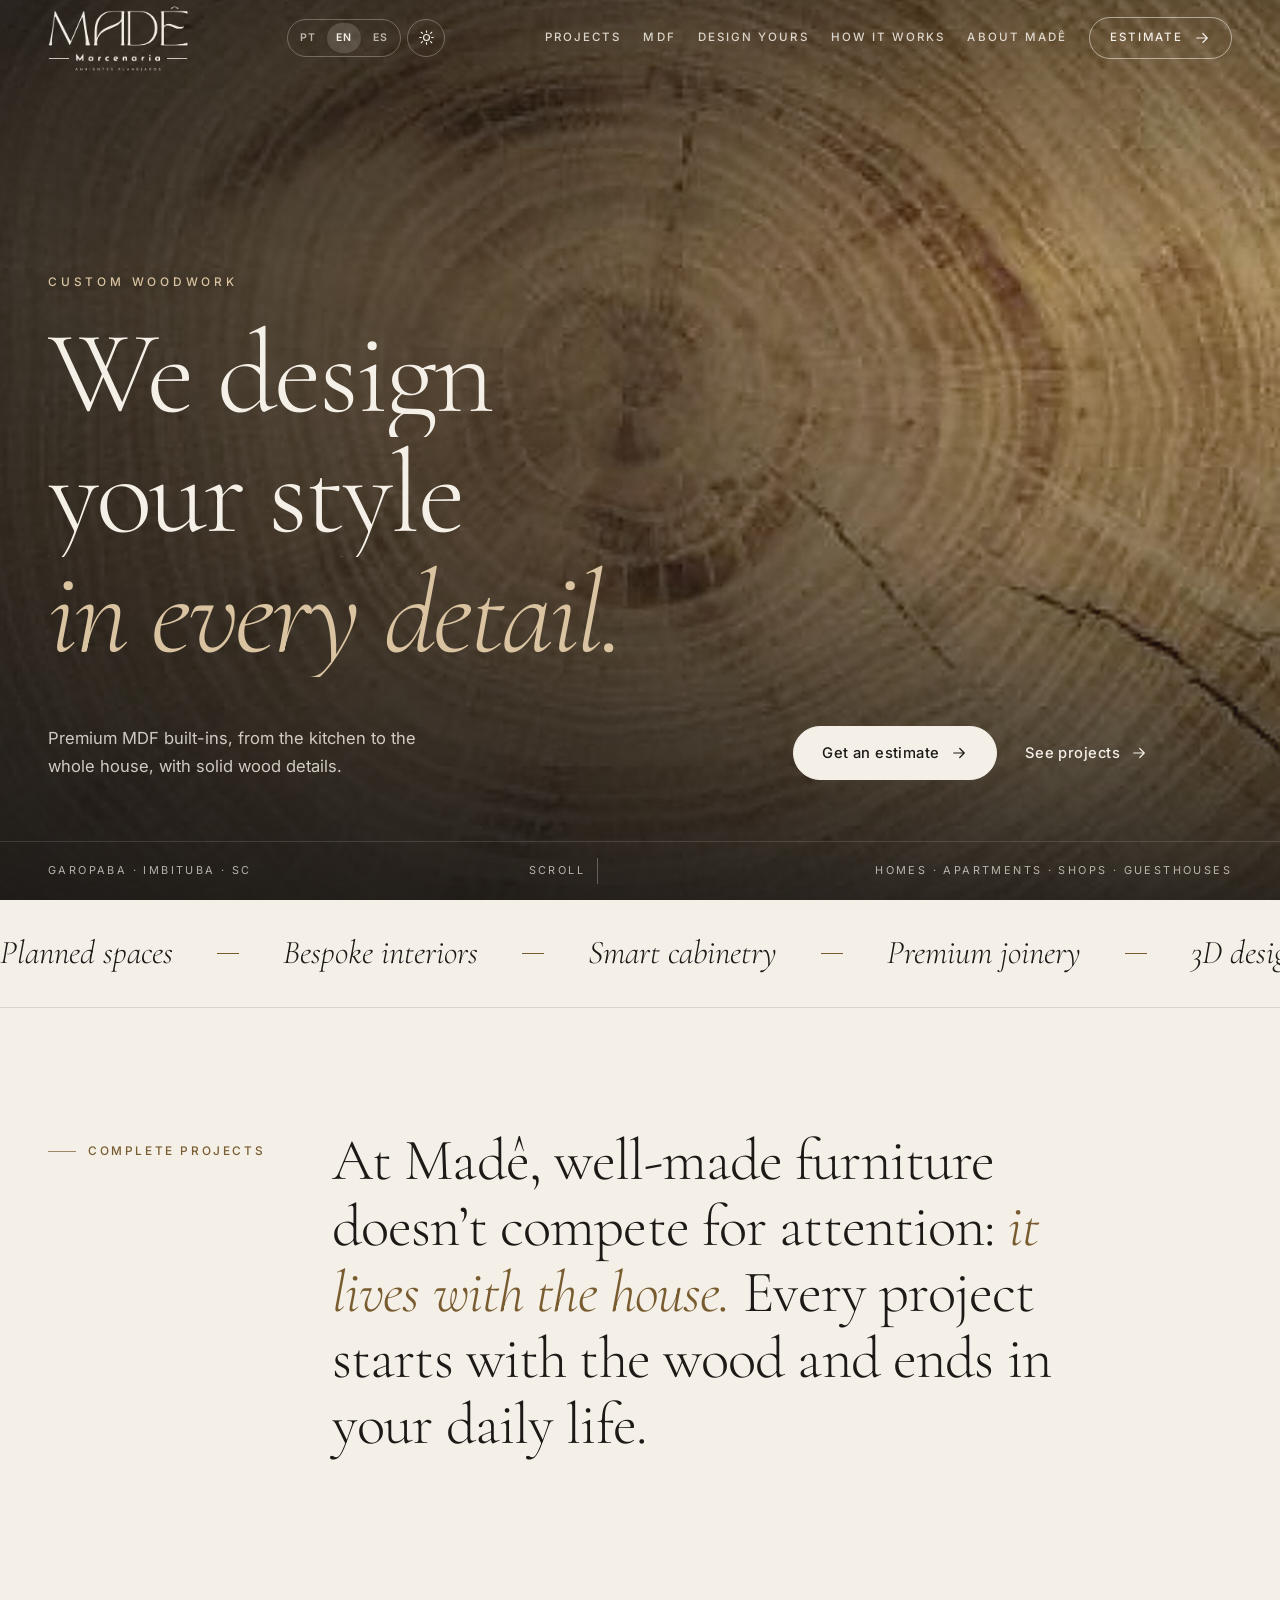
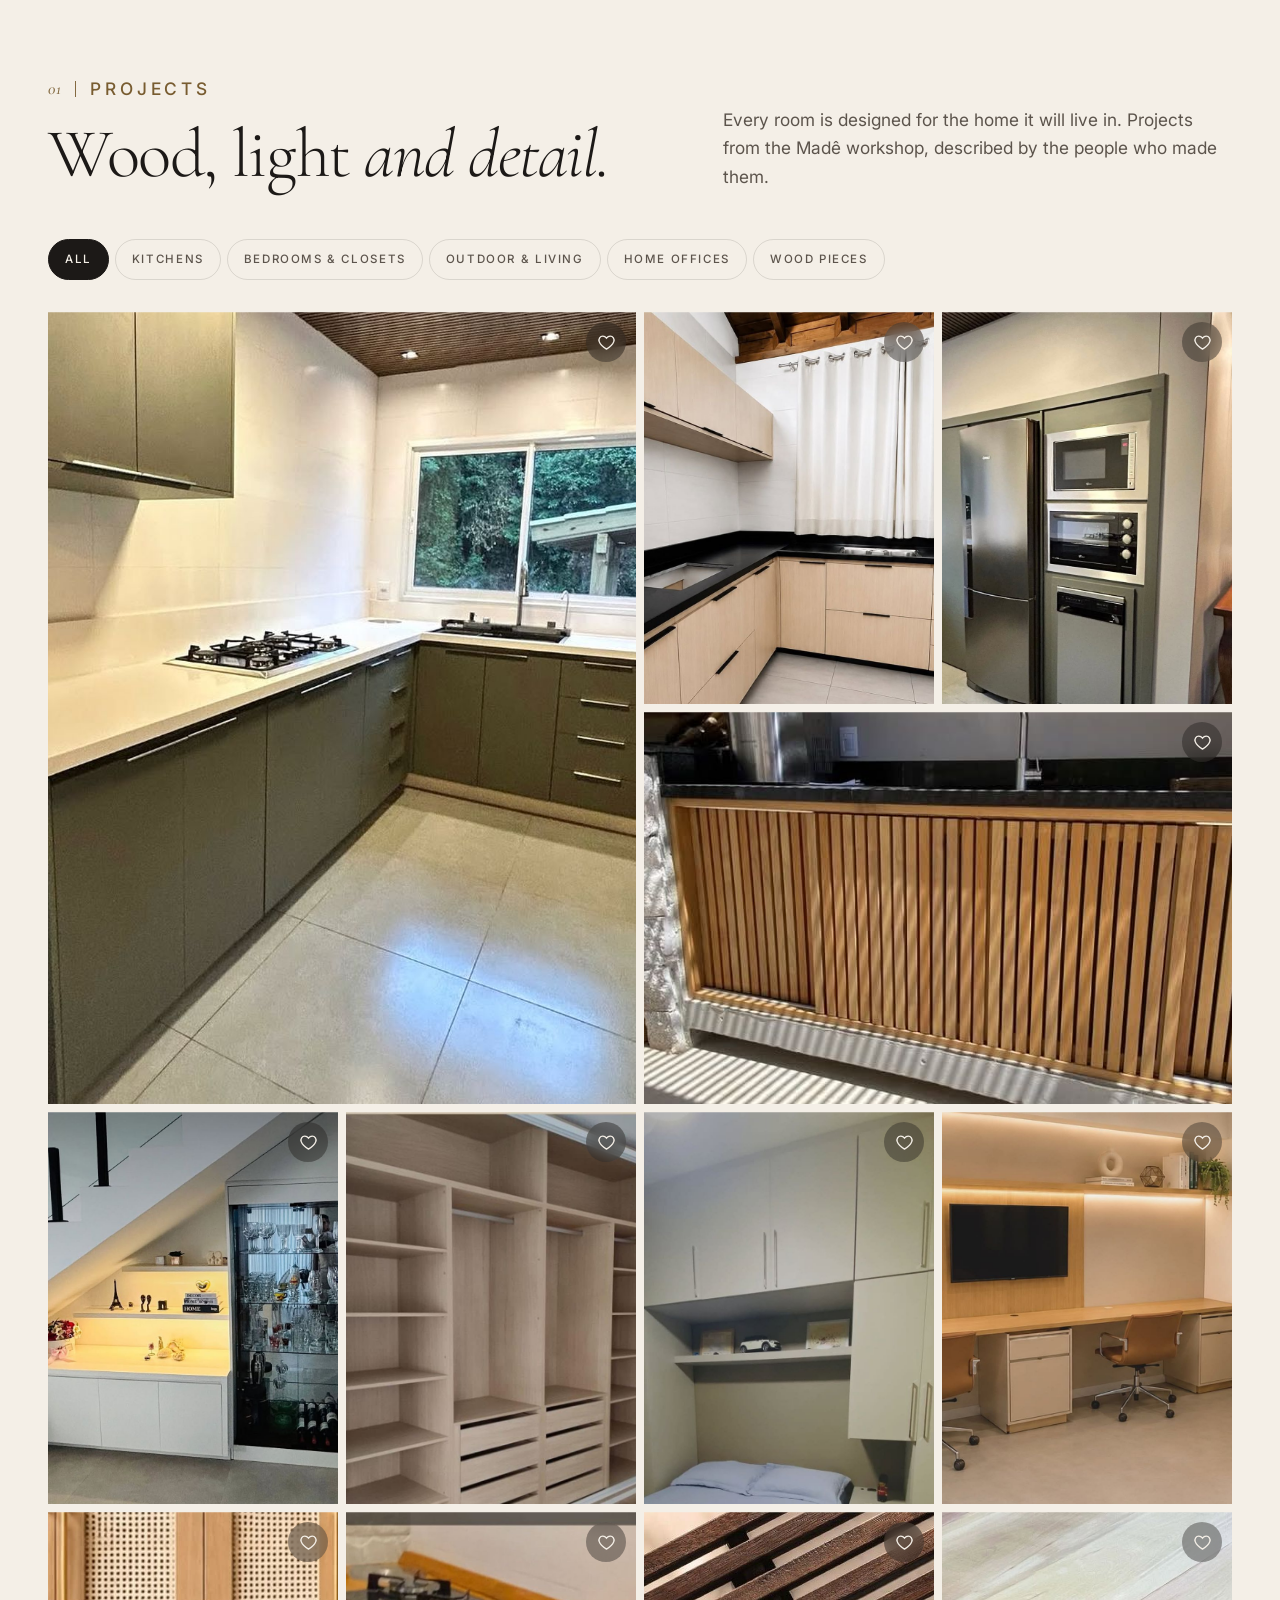
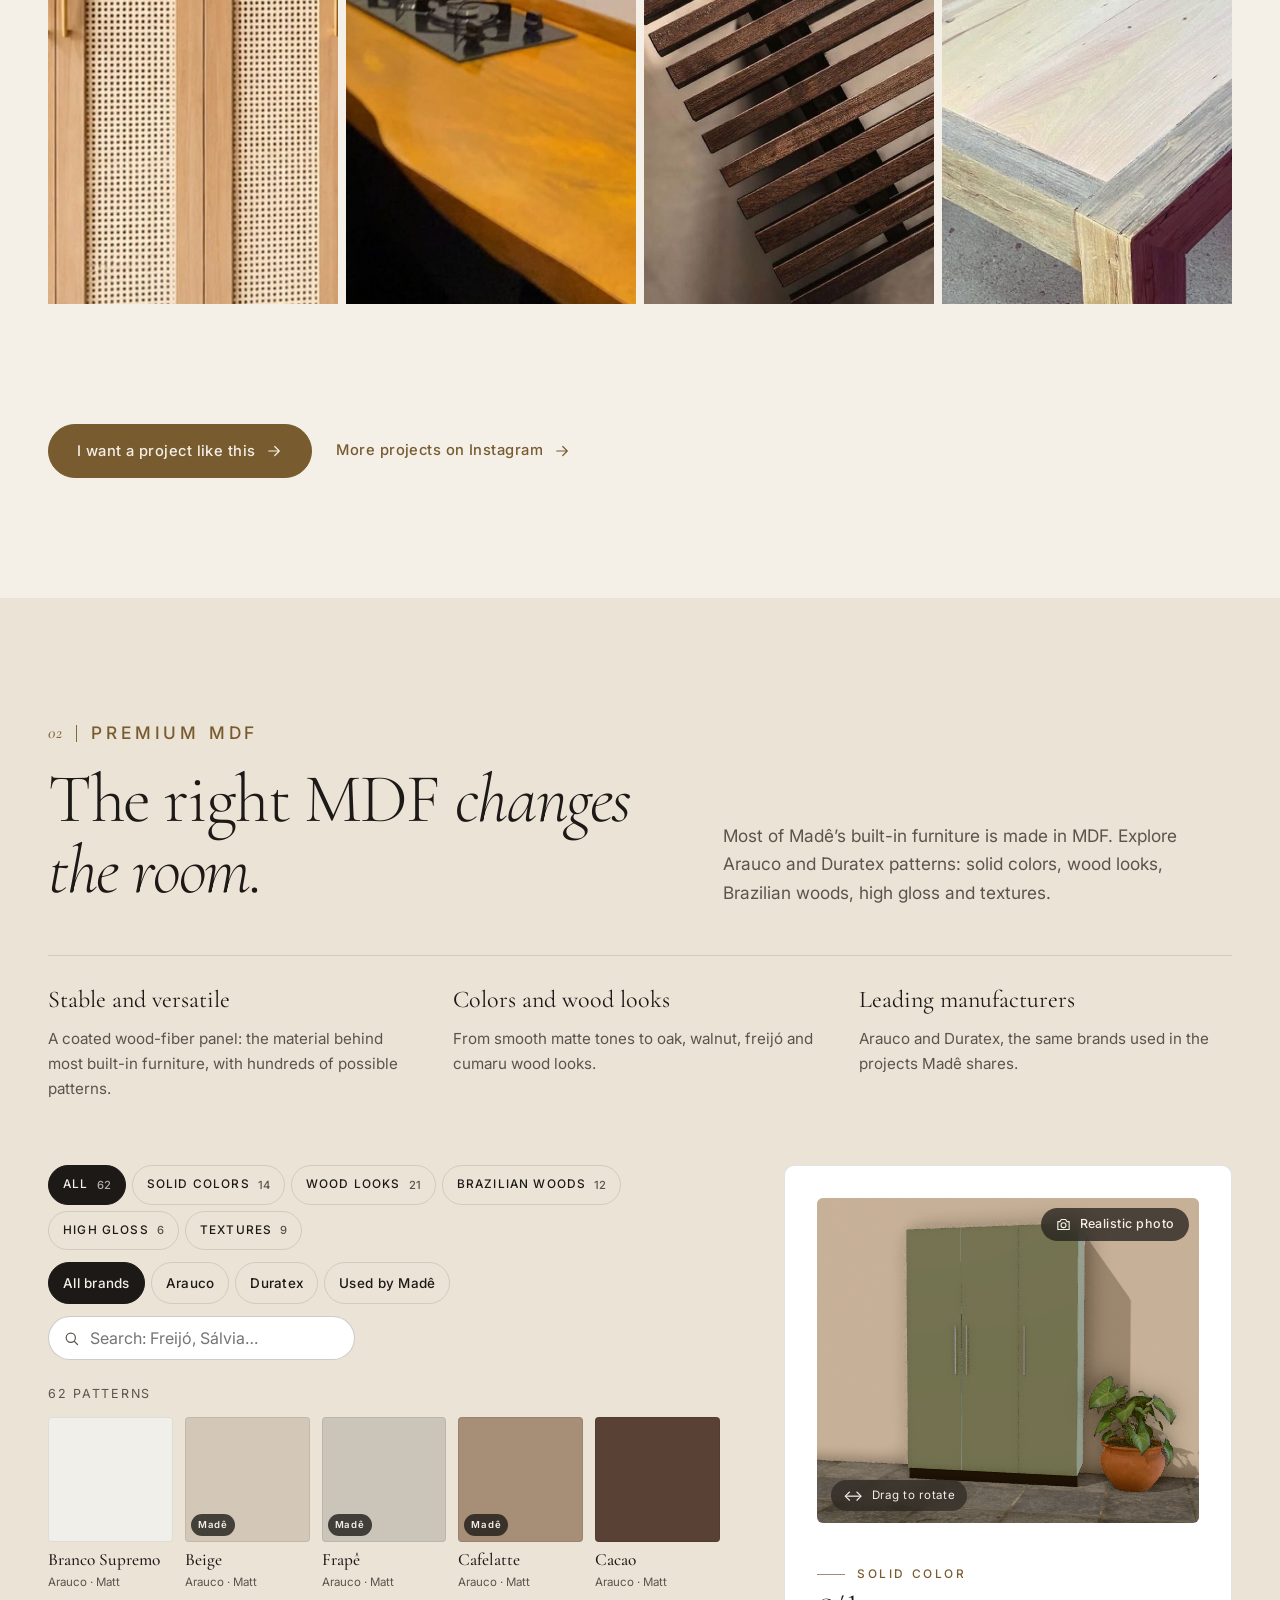
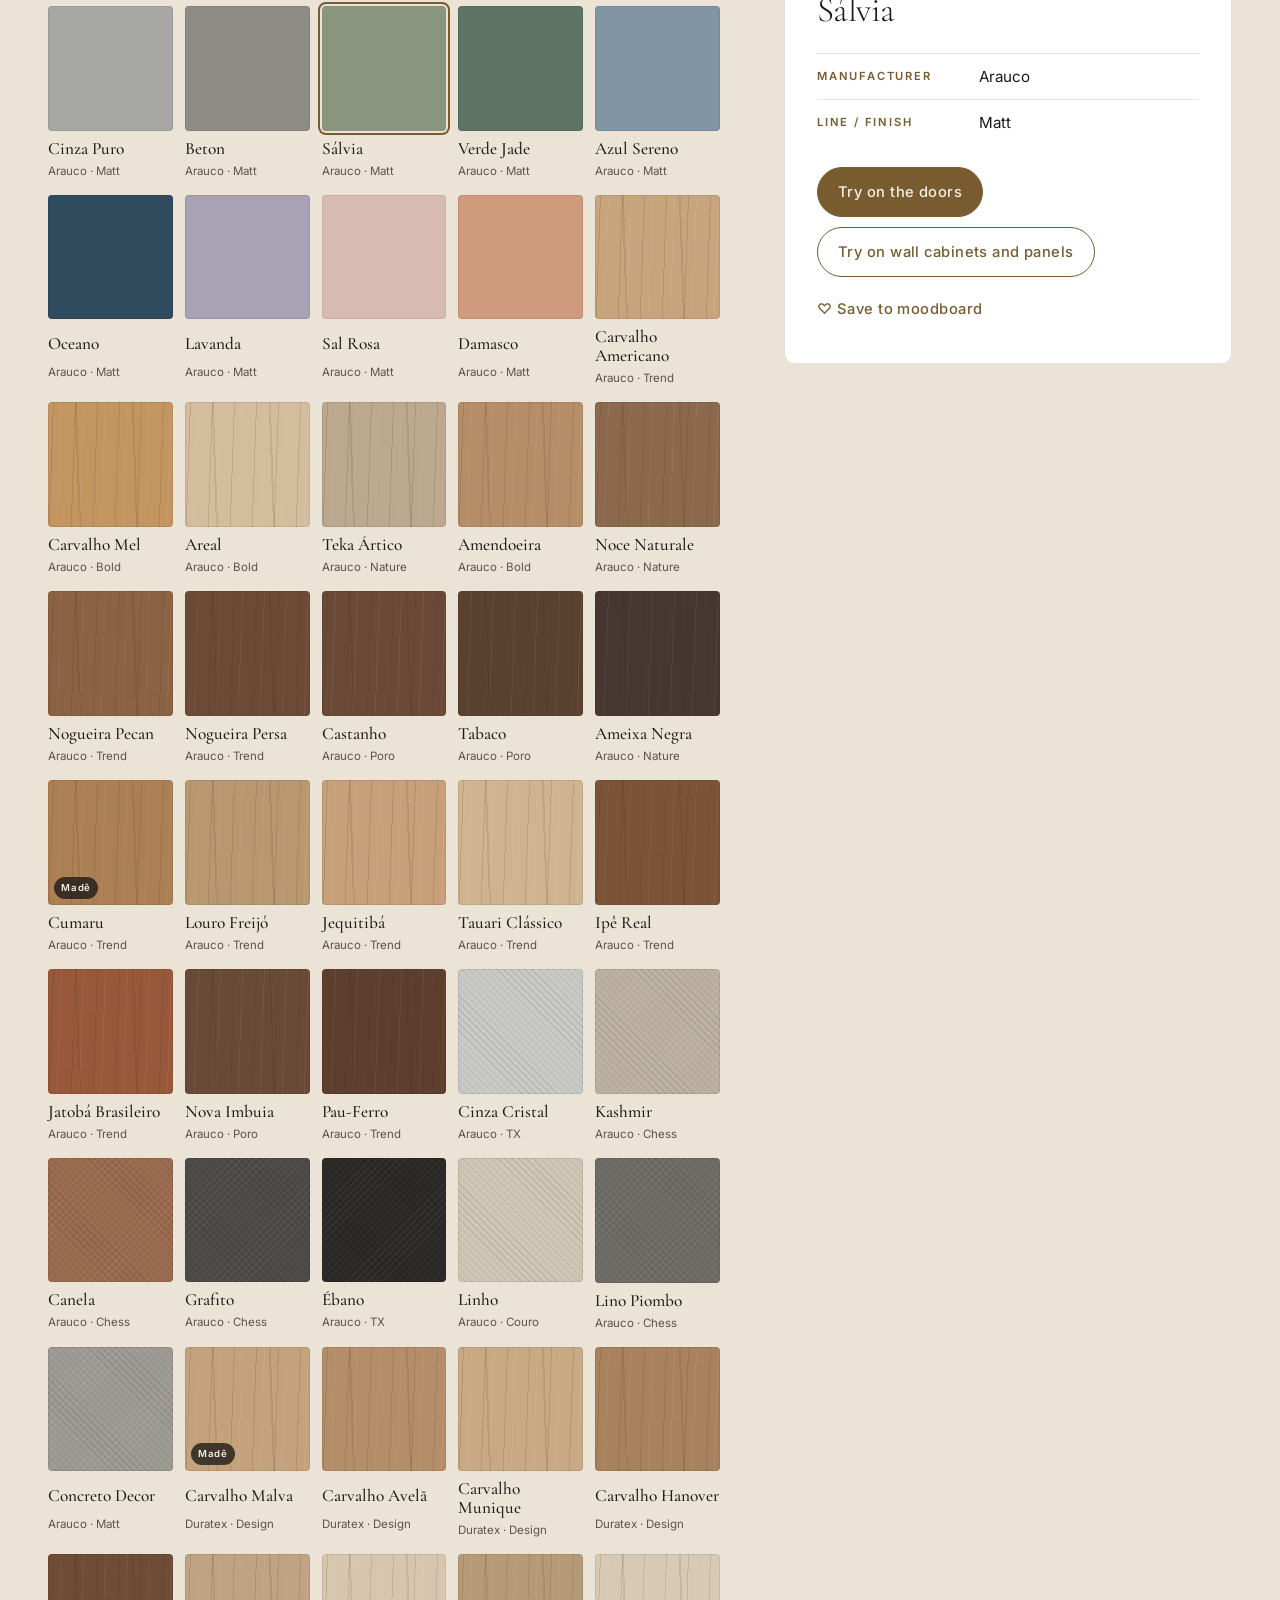
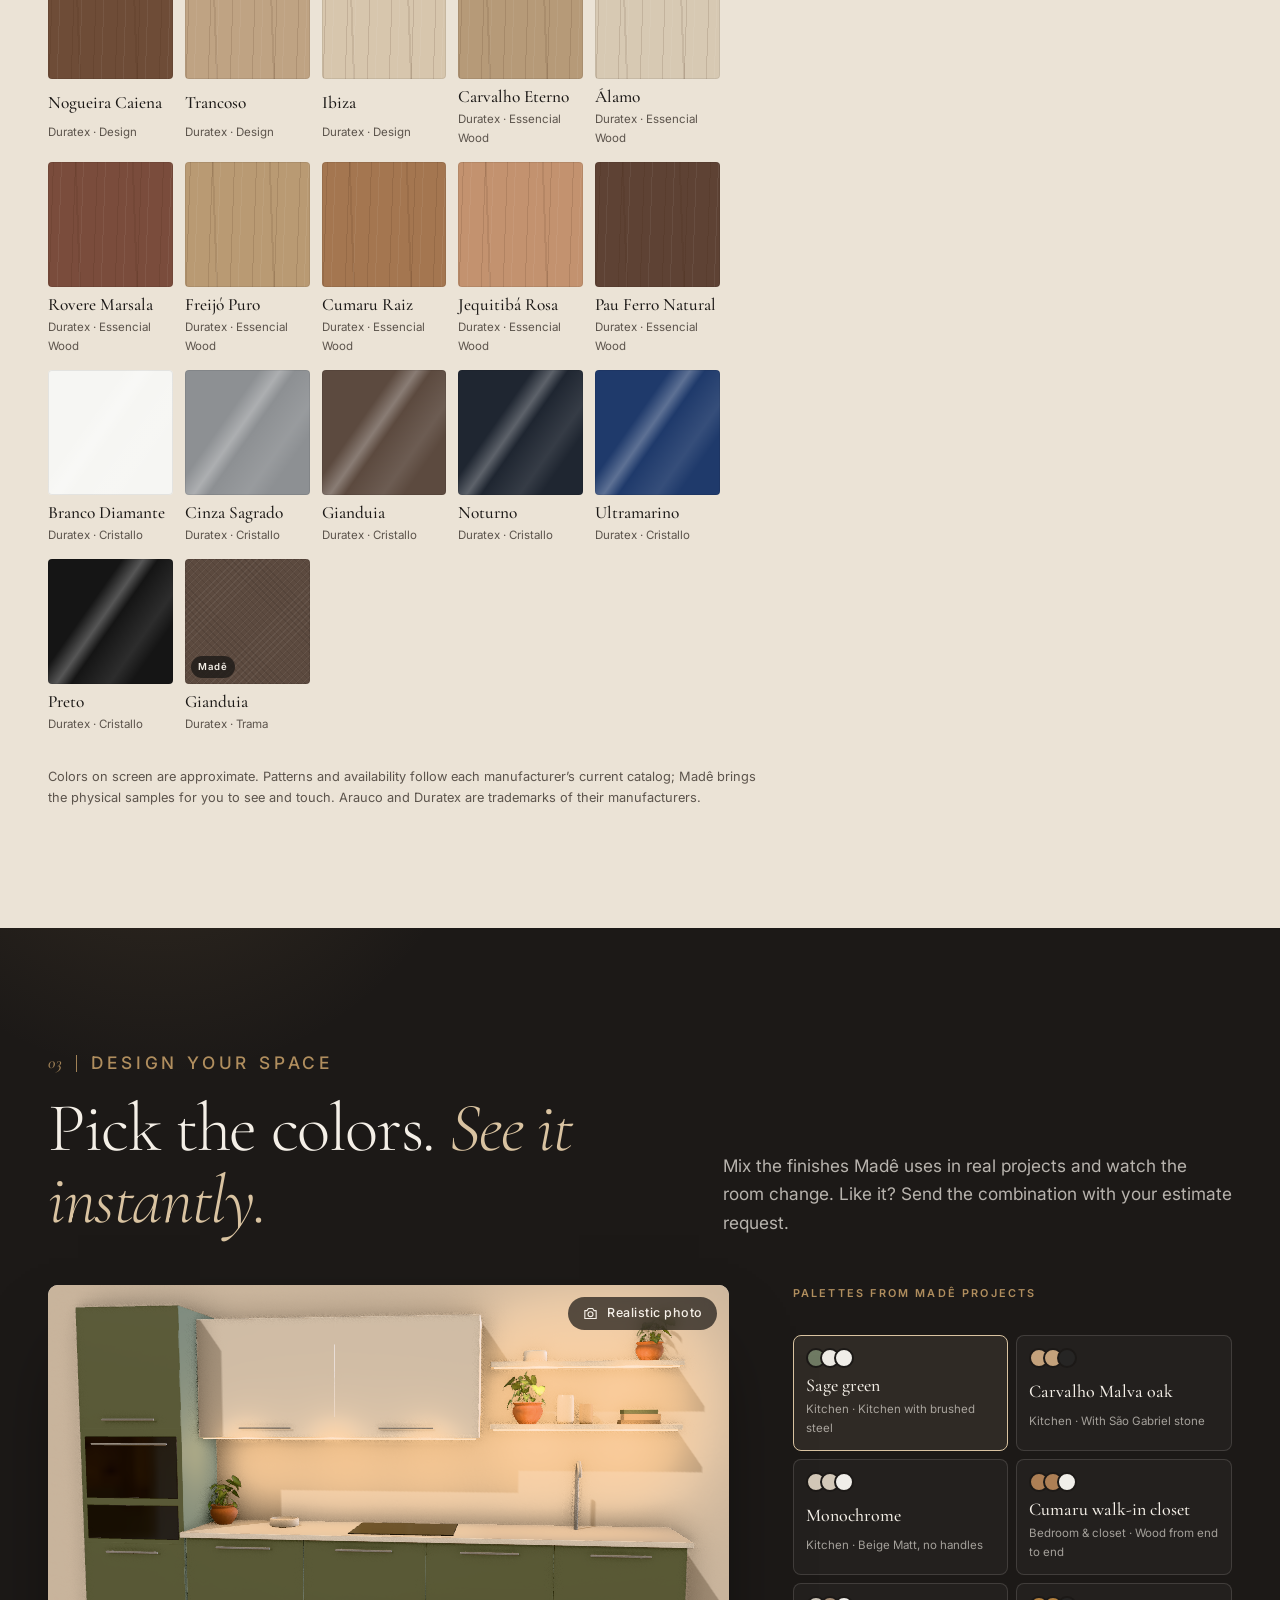
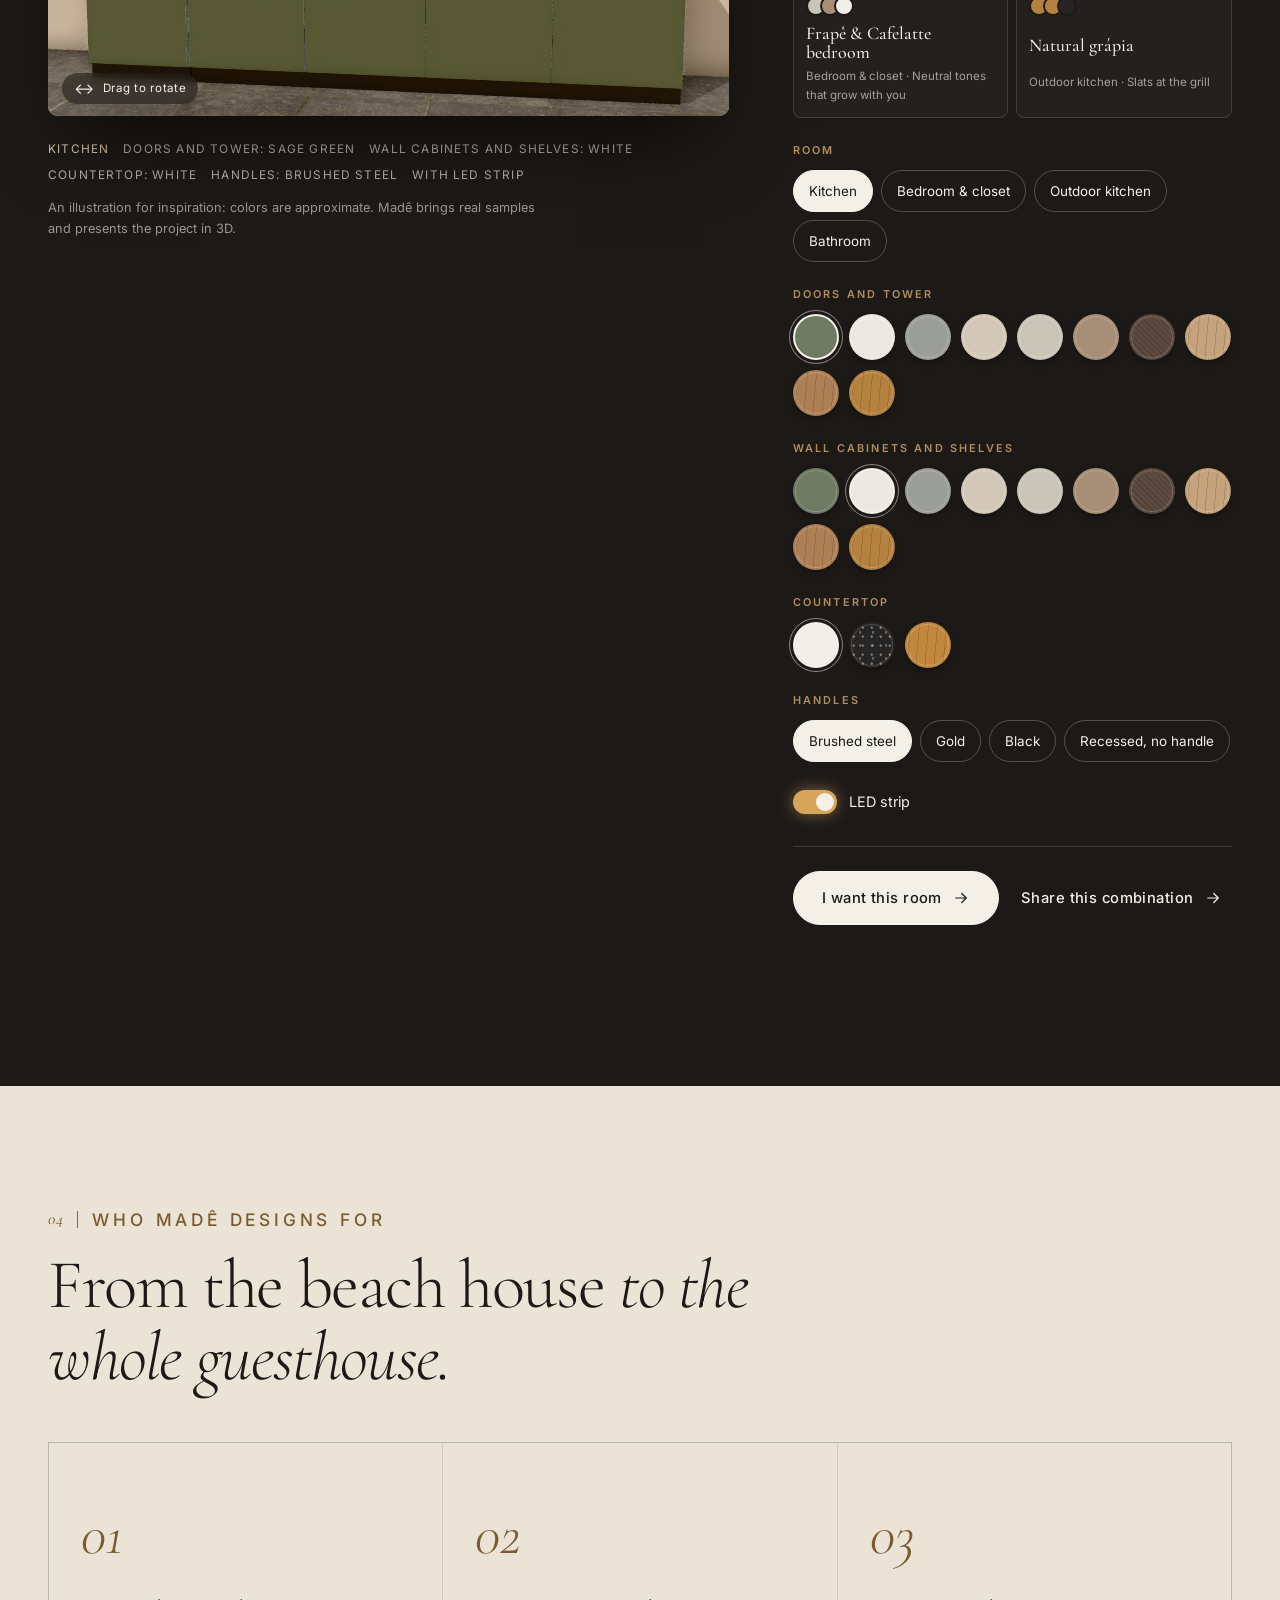
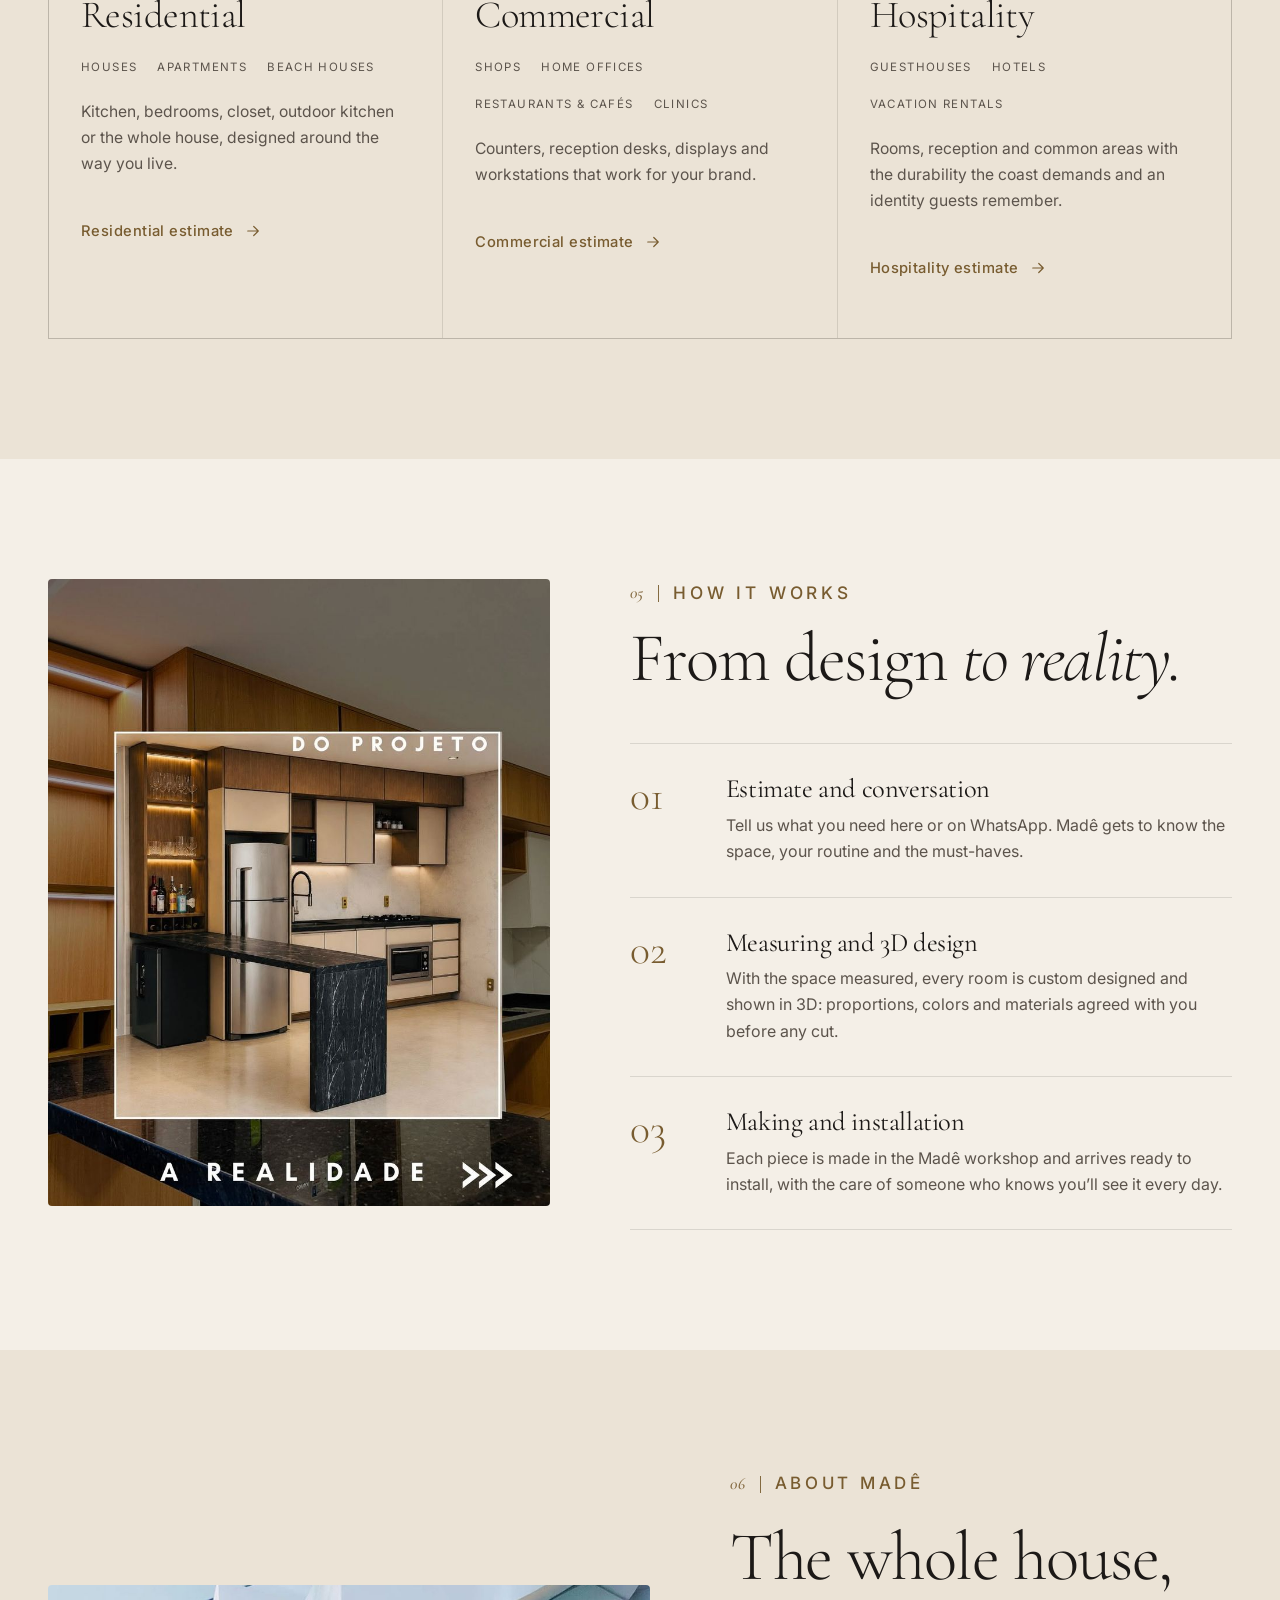
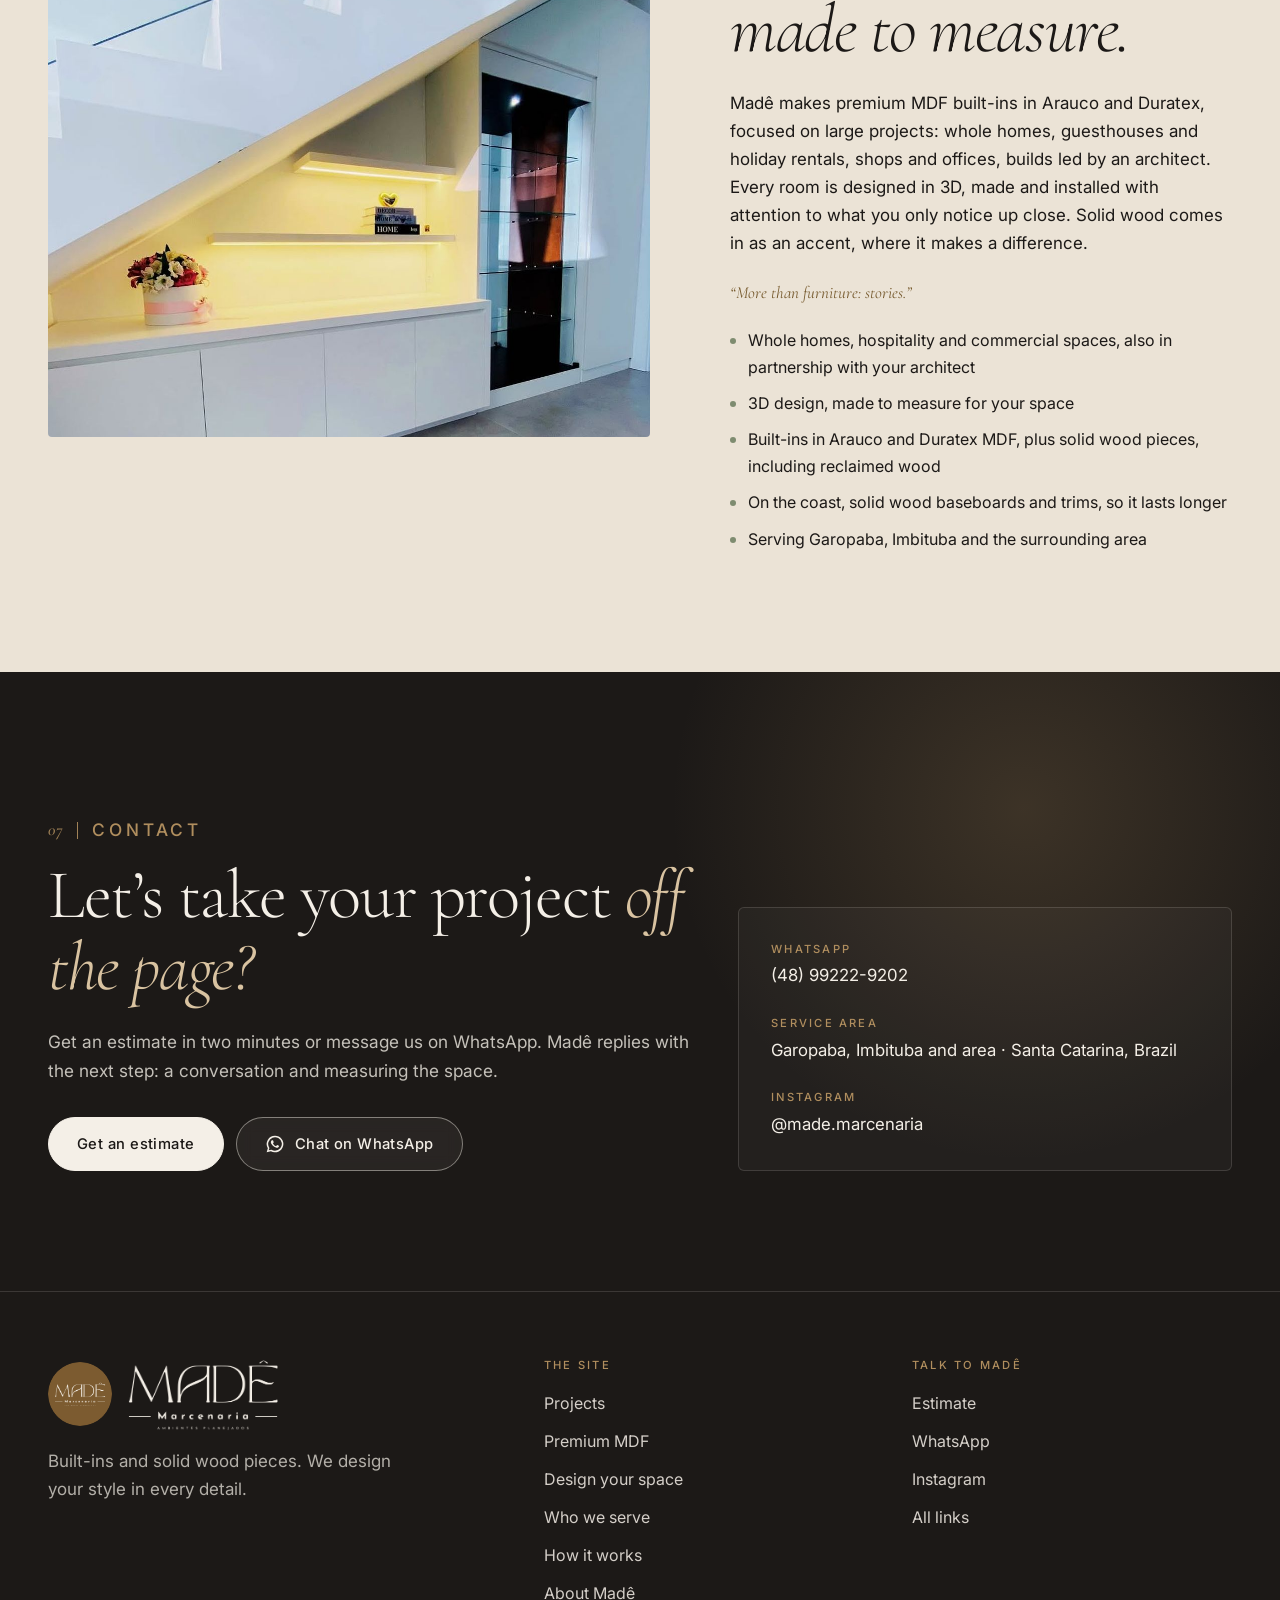
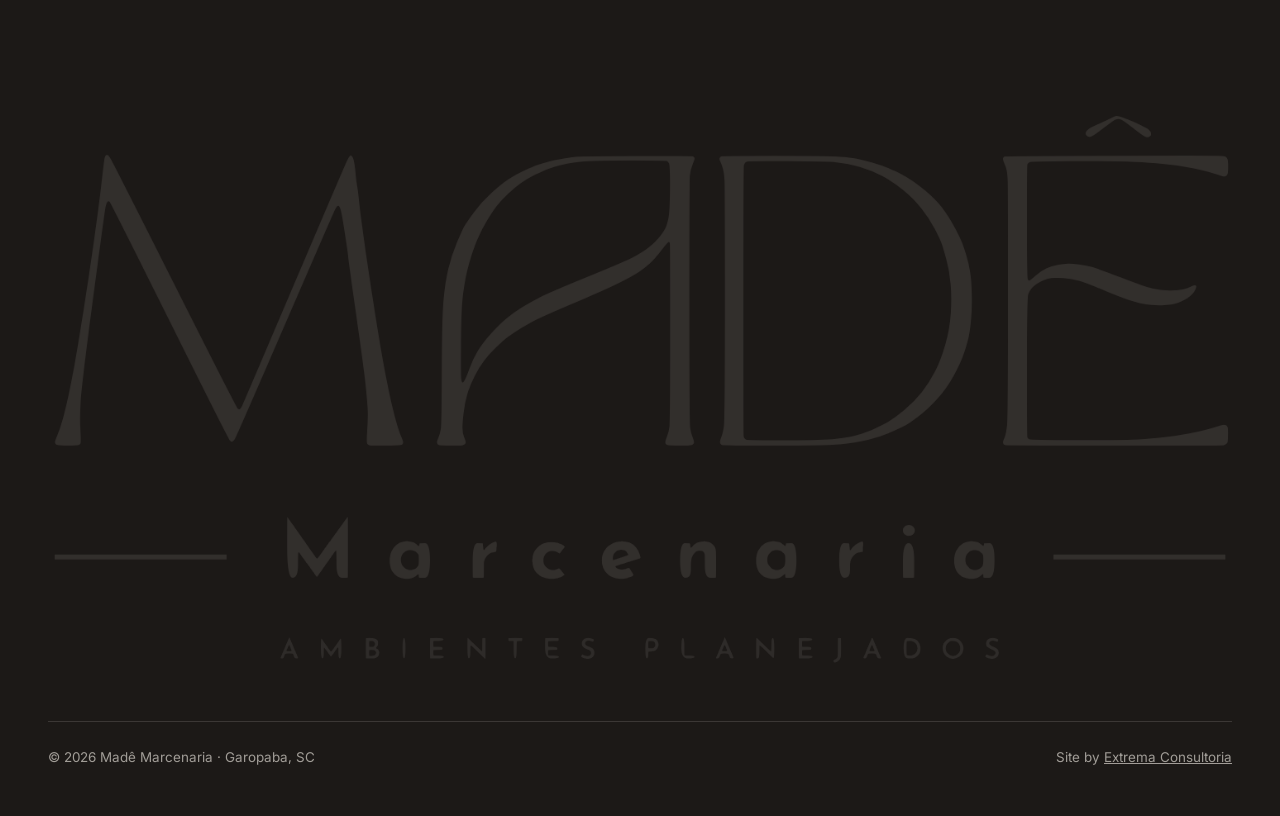
==== index.html @ 018f72f8 "Faixa do herói: conceitos premium no lugar dos nomes de madeira Co-Authored-By: Claude Opus 5.5 <nor" ====
<!doctype html>
<html lang="pt-BR">
<head>
<meta charset="utf-8">
<meta name="viewport" content="width=device-width, initial-scale=1">
<title>Madê Marcenaria — marcenaria sob medida em Garopaba e Imbituba</title>
<meta name="description" content="Marcenaria sob medida em Garopaba e Imbituba: móveis planejados em MDF Arauco e Duratex — cozinhas, quartos, closets e áreas gourmet para casas, apartamentos, comércios e pousadas — e peças em madeira maciça. Faça seu pré-orçamento.">
<!-- TODO: confirmar com a dona — domínio final (canonical, OG e JSON-LD usam mademarcenaria.com.br por enquanto). -->
<link rel="canonical" href="https://www.mademarcenaria.com.br/">
<meta property="og:type" content="website">
<meta property="og:site_name" content="Madê Marcenaria">
<meta property="og:locale" content="pt_BR">
<meta property="og:title" content="Madê Marcenaria — marcenaria sob medida em Garopaba e Imbituba">
<meta property="og:description" content="Ambientes planejados em MDF premium, da cozinha à casa inteira. Projetamos seu estilo em cada detalhe.">
<meta property="og:url" content="https://www.mademarcenaria.com.br/">
<meta property="og:image" content="https://www.mademarcenaria.com.br/assets/og-image-1200x630.jpg">
<meta name="twitter:card" content="summary_large_image">
<meta name="theme-color" content="#1C1917">
<link rel="icon" href="assets/favicon-32.png" sizes="32x32">
<link rel="apple-touch-icon" href="assets/favicon-180.png">
<link rel="preload" as="image" href="assets/fotos/capa-tronco.jpg" fetchpriority="high">
<link rel="preconnect" href="https://fonts.googleapis.com">
<link rel="preconnect" href="https://fonts.gstatic.com" crossorigin>
<link rel="stylesheet" href="https://fonts.googleapis.com/css2?family=Cormorant+Garamond:ital,wght@0,300;0,400;0,500;1,300;1,400&family=Inter:wght@400;500;600&display=swap">
<link rel="stylesheet" href="assets/styles.css">
<!-- 3D (assets/cena3d.js): Three.js hospedado no próprio site (assets/vendor/three, MIT).
     O mapa diz ao navegador onde "three" mora; nada é baixado até a pessoa chegar
     perto do MDF ou do "Monte seu ambiente". -->
<script type="importmap">{ "imports": {
  "three": "./assets/vendor/three/three.module.min.js",
  "three/addons/": "./assets/vendor/three/examples/jsm/",
  "three/examples/jsm/": "./assets/vendor/three/examples/jsm/",
  "three-mesh-bvh": "./assets/vendor/three-mesh-bvh/index.module.js",
  "three-gpu-pathtracer": "./assets/vendor/three-gpu-pathtracer/index.module.js"
} }</script>
<script>
  /* Tema antes de pintar a página (sem "piscar" claro → escuro).
     Escolha guardada no botão do topo; sem escolha, segue o sistema (CSS). */
  try { var t = localStorage.getItem('made:tema'); if (t === 'escuro' || t === 'claro') document.documentElement.setAttribute('data-tema', t); } catch (e) {}
  if (/\.github\.io$/.test(location.hostname)) { var mr = document.createElement('meta'); mr.name = 'robots'; mr.content = 'noindex, nofollow'; document.head.appendChild(mr); }
</script>


<!-- Ficha da casa para o Google. Só entra o que é confirmado (perfil e
     legendas do Instagram, 17/10/2026). Endereço e horário: quando a dona mandar. -->
<script type="application/ld+json">
{
  "@context": "https://schema.org",
  "@type": "HomeAndConstructionBusiness",
  "name": "Madê Marcenaria",
  "description": "Marcenaria de ambientes planejados em MDF premium para casas inteiras, apartamentos, hospedagem e comércio, também em parceria com arquitetos, com detalhes em madeira maciça. Garopaba, Imbituba e região (SC).",
  "url": "https://www.mademarcenaria.com.br/",
  "image": "https://www.mademarcenaria.com.br/assets/og-image-1200x630.jpg",
  "logo": "https://www.mademarcenaria.com.br/assets/logo.png",
  "telephone": "+55 48 99222-9202",
  "areaServed": [
    { "@type": "City", "name": "Garopaba" },
    { "@type": "City", "name": "Imbituba" }
  ],
  "address": { "@type": "PostalAddress", "addressRegion": "SC", "addressCountry": "BR" },
  "sameAs": ["https://www.instagram.com/made.marcenaria/"]
}
</script>
</head>

<!-- Dado da casa num lugar só. data-zap vazio desliga todo botão de WhatsApp. -->
<body id="inicio" data-zap="5548992229202" data-insta="made.marcenaria">

<header class="topo">
  <div class="container">
    <!-- Letreiro oficial da Madê: o MADÊ da arte vetorizado + "Marcenaria" (assets/logo-letreiro.png, scripts/logo-2026/). -->
    <a class="marca" href="#inicio" aria-label="Madê Marcenaria — início">
      <span class="marca__letreiro" aria-hidden="true"></span>
    </a>
    <div class="ferramentas">
      <div class="idiomas" role="group" aria-label="Idioma" data-sem-traducao>
        <button type="button" data-idioma="pt" aria-pressed="true" lang="pt-BR" title="Português">PT</button>
        <button type="button" data-idioma="en" aria-pressed="false" lang="en" title="English">EN</button>
        <button type="button" data-idioma="es" aria-pressed="false" lang="es" title="Español">ES</button>
      </div>
      <button class="tema-btn" type="button" data-tema-botao aria-label="Mudar para tema escuro">
        <svg class="sol" viewBox="0 0 24 24" fill="none" stroke="currentColor" stroke-width="1.6" stroke-linecap="round" aria-hidden="true"><circle cx="12" cy="12" r="4.2"/><path d="M12 2.5v2.2M12 19.3v2.2M4.6 4.6l1.6 1.6M17.8 17.8l1.6 1.6M2.5 12h2.2M19.3 12h2.2M4.6 19.4l1.6-1.6M17.8 6.2l1.6-1.6"/></svg>
        <svg class="lua" viewBox="0 0 24 24" fill="none" stroke="currentColor" stroke-width="1.6" stroke-linecap="round" stroke-linejoin="round" aria-hidden="true"><path d="M20 14.5A8 8 0 0 1 9.5 4a8 8 0 1 0 10.5 10.5z"/></svg>
      </button>
    </div>
    <button class="menu-btn" type="button" aria-expanded="false" aria-controls="menu" aria-label="Abrir menu"><span></span></button>
    <nav class="menu" id="menu" aria-label="Seções do site">
      <a href="#projetos">Projetos</a>
      <a href="#mdf">MDF</a>
      <a href="#monte">Monte o seu</a>
      <a href="#processo">Como funciona</a>
      <a href="#a-made">A Madê</a>
      <a class="menu__zap" href="falar/?de=topo">WhatsApp</a>
      <button class="btn btn--topo" type="button" data-orcamento>Pré-orçamento <svg class="seta" viewBox="0 0 24 24" fill="none" stroke="currentColor" stroke-width="1.6" stroke-linecap="round" stroke-linejoin="round" aria-hidden="true"><path d="M5 12h14M13 6l6 6-6 6"/></svg></button>
    </nav>
  </div>
</header>

<main>

  <!-- ===================== HERÓI ===================== -->
  <section class="heroi" aria-labelledby="titulo-heroi">
    <div id="inicio-sentinela" aria-hidden="true"></div>
    <div class="heroi__fundo">
      <!-- Corte de tronco com os anéis da madeira — a primeira foto de madeira do
           Instagram (post fixado /p/DFGRiScRxeQ/), escolha do Lucas em 17/10/2026. -->
      <img src="assets/fotos/capa-tronco.jpg" alt="" width="1800" height="1800" fetchpriority="high">
    </div>
    <div class="heroi__veu" aria-hidden="true"></div>
    <div class="heroi__luz" aria-hidden="true"></div>
    <div class="container">
      <div class="heroi__texto">
        <p class="sobrelinha entra entra--1">Marcenaria sob medida</p>
        <h1 id="titulo-heroi">
          <span class="linha"><span class="entra entra--2">Projetamos</span></span>
          <span class="linha"><span class="entra entra--3">seu estilo</span></span>
          <span class="linha"><em class="entra entra--4">em cada detalhe.</em></span>
        </h1>
        <div class="heroi__base entra entra--5">
          <p>Ambientes planejados em MDF premium, da cozinha à casa inteira, com detalhes em madeira maciça.</p>
          <div class="heroi__acoes">
            <button class="btn btn--creme" type="button" data-orcamento>Fazer pré-orçamento <svg class="seta" viewBox="0 0 24 24" fill="none" stroke="currentColor" stroke-width="1.6" stroke-linecap="round" stroke-linejoin="round" aria-hidden="true"><path d="M5 12h14M13 6l6 6-6 6"/></svg></button>
            <a class="link-seta link-seta--claro" href="#projetos">Ver projetos <svg class="seta" viewBox="0 0 24 24" fill="none" stroke="currentColor" stroke-width="1.6" stroke-linecap="round" stroke-linejoin="round" aria-hidden="true"><path d="M5 12h14M13 6l6 6-6 6"/></svg></a>
          </div>
        </div>
      </div>
    </div>
    <div class="heroi__rodape entra entra--6" aria-hidden="true">
      <div class="container">
        <span>Garopaba · Imbituba · SC</span>
        <span class="heroi__rolar">Role <i></i></span>
        <span>Casas · Apartamentos · Comércios · Pousadas</span>
      </div>
    </div>
    <div id="fim-do-heroi" aria-hidden="true"></div>
  </section>

  <!-- Faixa de conceitos (pedido do Lucas, 19/10/2026): português + termos em inglês para o ar premium.
       Os em inglês levam lang="en" e data-sem-traducao: ficam iguais nos três idiomas. -->
  <div class="faixa" aria-label="O que a Madê faz">
    <div class="faixa__trilho">
      <div class="faixa__grupo">
        <span>Ambientes planejados</span><i></i><span lang="en" data-sem-traducao>Bespoke interiors</span><i></i><span>Marcenaria inteligente</span><i></i><span lang="en" data-sem-traducao>Premium joinery</span><i></i><span>Projeto em 3D</span><i></i><span lang="en" data-sem-traducao>Tailor-made living</span><i></i><span>Acabamento premium</span><i></i><span lang="en" data-sem-traducao>Smart storage</span><i></i><span>Design sob medida</span><i></i><span lang="en" data-sem-traducao>Crafted to fit</span><i></i>
      </div>
      <div class="faixa__grupo" aria-hidden="true">
        <span>Ambientes planejados</span><i></i><span lang="en" data-sem-traducao>Bespoke interiors</span><i></i><span>Marcenaria inteligente</span><i></i><span lang="en" data-sem-traducao>Premium joinery</span><i></i><span>Projeto em 3D</span><i></i><span lang="en" data-sem-traducao>Tailor-made living</span><i></i><span>Acabamento premium</span><i></i><span lang="en" data-sem-traducao>Smart storage</span><i></i><span>Design sob medida</span><i></i><span lang="en" data-sem-traducao>Crafted to fit</span><i></i>
      </div>
    </div>
  </div>

  <!-- ===================== MANIFESTO ===================== -->
  <section class="manifesto" aria-label="A ideia da Madê">
    <div class="container">
      <p class="kicker">Projetos completos</p>
      <p class="manifesto__texto sobe">Para a Madê, um móvel bem feito não disputa atenção: <em>ele acompanha a casa.</em> Cada projeto começa na madeira e termina na sua rotina.</p>
    </div>
  </section>

  <!-- ===================== PROJETOS ===================== -->
  <section class="secao" id="projetos" aria-labelledby="titulo-projetos">
    <div class="container">
      <div class="secao__cabeca secao__cabeca--linha sobe">
        <div>
          <p class="kicker"><span class="kicker__num">01</span>Projetos</p>
          <h2 id="titulo-projetos" style="margin-top: 16px">Madeira, luz <em>e detalhe.</em></h2>
        </div>
        <p class="suave">Cada ambiente é desenhado para a casa onde vai morar. Projetos que saíram da oficina da Madê, com as palavras de quem fez.</p>
      </div>

      <div class="filtros sobe" role="group" aria-label="Filtrar por ambiente">
        <button class="filtro" type="button" data-filtro="todos" aria-pressed="true">Todos</button>
        <button class="filtro" type="button" data-filtro="cozinha" aria-pressed="false">Cozinhas</button>
        <button class="filtro" type="button" data-filtro="quarto" aria-pressed="false">Quartos e closets</button>
        <button class="filtro" type="button" data-filtro="gourmet" aria-pressed="false">Gourmet e salas</button>
        <button class="filtro" type="button" data-filtro="escritorio" aria-pressed="false">Escritórios</button>
        <button class="filtro" type="button" data-filtro="peca" aria-pressed="false">Peças em madeira</button>
      </div>

      <!-- Fotos dos posts do @made.marcenaria (baixadas em 17/10/2026, recortadas sem os
           textos das artes; brutos em marca/instagram-bruto/). Títulos das legendas da dona.
           TODO: confirmar com a dona — trocar pelos originais em alta quando ela mandar. -->
      <!-- 12 fotos: destaque (2x4) + largo (2x2) + 10 normais — conta fechada para a grade de 4 colunas não deixar buraco. -->
      <div class="mosaico">
        <div class="peca peca--destaque sobe sobe--img" data-ambiente="cozinha">
          <button class="projeto" type="button">
          <img src="assets/fotos/cozinha-salvia.jpg" alt="Cozinha planejada em verde-sálvia com bancada branca e janela" width="864" height="1080" loading="lazy">
          <figcaption><span class="kicker">Cozinha</span><b>Verde-sálvia</b><small>Branco, cinza e aço escovado</small></figcaption>
        </button>
        </div>
        <div class="peca sobe sobe--img sobe--2" data-ambiente="cozinha">
          <button class="projeto" type="button">
          <img src="assets/fotos/cozinha-carvalho.jpg" alt="Cozinha em Carvalho Malva com pedra preta escovada" width="864" height="1080" loading="lazy">
          <figcaption><span class="kicker">Cozinha</span><b>Carvalho Malva</b><small>Com pedra São Gabriel escovada</small></figcaption>
        </button>
        </div>
        <div class="peca sobe sobe--img sobe--3" data-ambiente="cozinha">
          <button class="projeto" type="button">
          <img src="assets/fotos/cozinha-paineis.jpg" alt="Torre de eletros em verde-sálvia com painéis cinza" width="864" height="1080" loading="lazy">
          <figcaption><span class="kicker">Cozinha</span><b>Torre de eletros</b><small>Painéis em tom cinza</small></figcaption>
        </button>
        </div>
        <div class="peca peca--largo sobe sobe--img" data-ambiente="gourmet">
          <button class="projeto" type="button">
          <img src="assets/fotos/gourmet-grapia.jpg" alt="Churrasqueira com portas ripadas em madeira grápia e parede de pedra" width="1080" height="430" loading="lazy">
          <figcaption><span class="kicker">Área gourmet</span><b>Portas ripadas em grápia</b><small>Pedra e madeira na churrasqueira</small></figcaption>
        </button>
        </div>
        <div class="peca sobe sobe--img sobe--2" data-ambiente="gourmet">
          <button class="projeto" type="button">
          <img src="assets/fotos/escada-adega.jpg" alt="Armário, adega e cristaleira embaixo da escada" width="864" height="1080" loading="lazy">
          <figcaption><span class="kicker">Sala</span><b>Embaixo da escada</b><small>Armário, adega e bar</small></figcaption>
        </button>
        </div>
        <div class="peca sobe sobe--img sobe--3" data-ambiente="quarto">
          <button class="projeto" type="button">
          <img src="assets/fotos/closet.jpg" alt="Closet planejado em MDF Cumaru" width="710" height="888" loading="lazy">
          <figcaption><span class="kicker">Closet</span><b>Ele e ela</b><small>Espaços iguais em 2,80 m</small></figcaption>
        </button>
        </div>
        <div class="peca sobe sobe--img" data-ambiente="quarto">
          <button class="projeto" type="button">
          <img src="assets/fotos/quarto-miguel.jpg" alt="Quarto infantil com guarda-roupa e cabeceira integrados" width="752" height="940" loading="lazy">
          <figcaption><span class="kicker">Quarto</span><b>Guarda-roupa com cabeceira</b><small>Tons neutros para crescer junto</small></figcaption>
        </button>
        </div>
        <div class="peca sobe sobe--img sobe--2" data-ambiente="escritorio">
          <button class="projeto" type="button">
          <img src="assets/fotos/escritorio.jpg" alt="Escritório planejado com bancada dupla e painel ripado" width="800" height="1000" loading="lazy">
          <figcaption><span class="kicker">Escritório</span><b>Para organizar o dia</b><small>Design, conforto e função</small></figcaption>
        </button>
        </div>
        <div class="peca sobe sobe--img" data-ambiente="gourmet">
          <button class="projeto" type="button">
          <img src="assets/fotos/palha.jpg" alt="Portas em madeira com palha natural e puxadores dourados" width="520" height="650" loading="lazy">
          <figcaption><span class="kicker">Sala</span><b>Madeira e palha</b><small>Beleza que respira</small></figcaption>
        </button>
        </div>
        <div class="peca sobe sobe--img sobe--2" data-ambiente="peca">
          <button class="projeto" type="button">
          <img src="assets/fotos/borda-organica.jpg" alt="Bancada em madeira maciça com borda orgânica e cooktop" width="690" height="863" loading="lazy">
          <figcaption><span class="kicker">Peça</span><b>Borda orgânica</b><small>Curvas da própria madeira</small></figcaption>
        </button>
        </div>
        <div class="peca sobe sobe--img sobe--3" data-ambiente="peca">
          <button class="projeto" type="button">
          <img src="assets/fotos/banco-ripado.jpg" alt="Banco ripado em madeira maciça" width="570" height="712" loading="lazy">
          <figcaption><span class="kicker">Peça</span><b>Banco ripado</b><small>Guarapari, acabamento Imbuia</small></figcaption>
        </button>
        </div>
        <div class="peca sobe sobe--img" data-ambiente="peca">
          <button class="projeto" type="button">
          <img src="assets/fotos/demolicao.jpg" alt="Mesa em madeira de demolição" width="680" height="850" loading="lazy">
          <figcaption><span class="kicker">Peça</span><b>Madeira de demolição</b><small>Ranhuras que contam história</small></figcaption>
        </button>
        </div>
      </div>

      <p class="dica-moodboard sobe"><svg viewBox="0 0 24 24" aria-hidden="true"><path d="M12 20.3s-7.6-4.6-9.2-9.4C1.6 7.3 3.9 4 7.3 4c2 0 3.6 1.1 4.7 2.6C13.1 5.1 14.7 4 16.7 4c3.4 0 5.7 3.3 4.5 6.9-1.6 4.8-9.2 9.4-9.2 9.4z"/></svg>Toque no coração das fotos que você gostar: elas vão junto no seu pré-orçamento.</p>
      <div class="galeria__acao sobe">
        <button class="btn btn--bronze" type="button" data-orcamento>Quero um projeto assim <svg class="seta" viewBox="0 0 24 24" fill="none" stroke="currentColor" stroke-width="1.6" stroke-linecap="round" stroke-linejoin="round" aria-hidden="true"><path d="M5 12h14M13 6l6 6-6 6"/></svg></button>
        <a class="link-seta" data-insta-link href="https://www.instagram.com/made.marcenaria/" target="_blank" rel="noopener">Mais projetos no Instagram <svg class="seta" viewBox="0 0 24 24" fill="none" stroke="currentColor" stroke-width="1.6" stroke-linecap="round" stroke-linejoin="round" aria-hidden="true"><path d="M5 12h14M13 6l6 6-6 6"/></svg></a>
      </div>
    </div>
  </section>

  <!-- ===================== MDF (assets/mdf-catalogo.js + assets/mdf.js) ===================== -->
  <section class="secao secao--alt mdf" id="mdf" aria-labelledby="titulo-mdf">
    <div class="container">
      <div class="secao__cabeca secao__cabeca--linha sobe">
        <div>
          <p class="kicker"><span class="kicker__num">02</span>MDF premium</p>
          <h2 id="titulo-mdf" style="margin-top: 16px">O MDF certo <em>muda o ambiente.</em></h2>
        </div>
        <p class="suave">A maior parte dos planejados da Madê é feita em MDF. Explore os padrões da Arauco e da Duratex: cores sólidas, amadeirados, madeiras brasileiras, alto brilho e texturas.</p>
      </div>

      <div class="mdf__porques sobe">
        <div><b>Estável e versátil</b><p>Chapa de fibra de madeira revestida: o material da maioria dos móveis planejados, com centenas de padrões possíveis.</p></div>
        <div><b>Cores e amadeirados</b><p>Dos tons lisos e foscos aos amadeirados de carvalho, nogueira, freijó e cumaru.</p></div>
        <div><b>Fabricantes de referência</b><p>Arauco e Duratex, as mesmas marcas dos projetos que a Madê publica.</p></div>
      </div>

      <div class="mdf__explorador sobe">
        <div class="mdf__lista">
          <div class="mdf__familias" role="group" aria-label="Família de padrão" data-sem-traducao></div>
          <div class="mdf__linha2">
            <div class="mdf__marcas" role="group" aria-label="Marca" data-sem-traducao></div>
            <label class="mdf__busca" data-sem-traducao><svg viewBox="0 0 24 24" fill="none" stroke="currentColor" stroke-width="1.7" stroke-linecap="round" aria-hidden="true"><circle cx="11" cy="11" r="6.5"/><path d="M16 16l4.5 4.5"/></svg><input type="search" maxlength="40" autocomplete="off"></label>
          </div>
          <p class="mdf__contagem" aria-live="polite" data-sem-traducao></p>
          <div class="mdf__grade" data-sem-traducao></div>
        </div>
        <aside class="mdf__detalhe" aria-live="polite" data-sem-traducao></aside>
      </div>
      <p class="mdf__nota">Cores aproximadas na tela. Padrões e disponibilidade seguem o catálogo vigente de cada fabricante; a Madê leva o mostruário físico para você ver e tocar. Arauco e Duratex são marcas dos seus fabricantes.</p>
    </div>
  </section>

  <!-- ===================== MONTE SEU AMBIENTE (assets/monte.js) ===================== -->
  <section class="secao secao--escura escuro monte" id="monte" aria-labelledby="titulo-monte">
    <div class="container">
      <div class="secao__cabeca secao__cabeca--linha sobe">
        <div>
          <p class="kicker"><span class="kicker__num">03</span>Monte seu ambiente</p>
          <h2 id="titulo-monte" style="margin-top: 16px">Escolha as cores. <em>Veja na hora.</em></h2>
        </div>
        <p class="suave">Combine os acabamentos que a Madê usa nos projetos e veja o ambiente mudar. Gostou? Mande a combinação junto com o pré-orçamento.</p>
      </div>
      <div class="monte__grade">
        <div class="monte__visual sobe">
          <div class="monte__palco" aria-live="polite" data-sem-traducao></div>
          <div class="monte__resumo" aria-hidden="true" data-sem-traducao></div>
          <p class="monte__nota">Ilustração para inspirar: as cores são aproximadas. A Madê leva as amostras reais e apresenta o projeto em 3D.</p>
        </div>
        <div class="monte__painel sobe sobe--2">
          <p class="monte__rotulo">Paletas de projetos da Madê</p>
          <div class="monte__prontas" data-sem-traducao></div>
          <div class="monte__controles" data-sem-traducao></div>
          <div class="monte__acoes">
            <button class="btn btn--creme" type="button" data-monte="enviar">Quero este ambiente <svg class="seta" viewBox="0 0 24 24" fill="none" stroke="currentColor" stroke-width="1.6" stroke-linecap="round" stroke-linejoin="round" aria-hidden="true"><path d="M5 12h14M13 6l6 6-6 6"/></svg></button>
            <button class="link-seta link-seta--claro" type="button" data-monte="compartilhar">Compartilhar combinação <svg class="seta" viewBox="0 0 24 24" fill="none" stroke="currentColor" stroke-width="1.6" stroke-linecap="round" stroke-linejoin="round" aria-hidden="true"><path d="M5 12h14M13 6l6 6-6 6"/></svg></button>
          </div>
          <p class="monte__aviso" role="status" data-sem-traducao></p>
        </div>
      </div>
    </div>
  </section>

  <!-- ===================== PARA QUEM ===================== -->
  <section class="secao secao--alt" id="para-quem" aria-labelledby="titulo-para-quem">
    <div class="container">
      <div class="secao__cabeca sobe">
        <p class="kicker"><span class="kicker__num">04</span>Para quem a Madê projeta</p>
        <h2 id="titulo-para-quem">Da casa de praia <em>à pousada inteira.</em></h2>
      </div>
      <!-- TODO: confirmar com a dona — se já atendeu comércio e hospedagem, e exemplos para citar. -->
      <div class="segmentos">
        <article class="segmento sobe">
          <span class="segmento__num">01</span>
          <h3>Residencial</h3>
          <ul><li>Casas</li><li>Apartamentos</li><li>Casas de praia</li></ul>
          <p>Cozinha, quartos, closet, área gourmet ou a casa inteira, desenhados para a rotina de quem mora.</p>
          <button class="link-seta" type="button" data-orcamento="Residencial">Pré-orçamento residencial <svg class="seta" viewBox="0 0 24 24" fill="none" stroke="currentColor" stroke-width="1.6" stroke-linecap="round" stroke-linejoin="round" aria-hidden="true"><path d="M5 12h14M13 6l6 6-6 6"/></svg></button>
        </article>
        <article class="segmento sobe sobe--2">
          <span class="segmento__num">02</span>
          <h3>Comercial</h3>
          <ul><li>Lojas</li><li>Escritórios</li><li>Restaurantes e cafés</li><li>Clínicas</li></ul>
          <p>Balcões, recepções, expositores e estações de trabalho que trabalham pela sua marca.</p>
          <button class="link-seta" type="button" data-orcamento="Comercial">Pré-orçamento comercial <svg class="seta" viewBox="0 0 24 24" fill="none" stroke="currentColor" stroke-width="1.6" stroke-linecap="round" stroke-linejoin="round" aria-hidden="true"><path d="M5 12h14M13 6l6 6-6 6"/></svg></button>
        </article>
        <article class="segmento sobe sobe--3">
          <span class="segmento__num">03</span>
          <h3>Hospedagem</h3>
          <ul><li>Pousadas</li><li>Hotéis</li><li>Aluguel por temporada</li></ul>
          <p>Quartos, recepção e áreas comuns com a resistência que o litoral pede e a identidade que o hóspede lembra.</p>
          <button class="link-seta" type="button" data-orcamento="Hospedagem">Pré-orçamento hospedagem <svg class="seta" viewBox="0 0 24 24" fill="none" stroke="currentColor" stroke-width="1.6" stroke-linecap="round" stroke-linejoin="round" aria-hidden="true"><path d="M5 12h14M13 6l6 6-6 6"/></svg></button>
        </article>
      </div>
    </div>
  </section>

  <!-- ===================== PROCESSO ===================== -->
  <section class="secao" id="processo" aria-labelledby="titulo-processo">
    <div class="container">
      <div class="processo">
        <figure class="processo__img sobe sobe--img">
          <!-- Arte da dona: projeto em 3D ao lado do resultado (post /p/Db-9QnqkbrV/). -->
          <img src="assets/fotos/processo-3d.jpg" alt="Comparação entre o projeto em 3D e a cozinha pronta" width="864" height="1080" loading="lazy">
        </figure>
        <div>
          <div class="secao__cabeca sobe">
            <p class="kicker"><span class="kicker__num">05</span>Como funciona</p>
            <h2 id="titulo-processo">Do projeto <em>à realidade.</em></h2>
          </div>
          <!-- TODO: confirmar com a dona — passos em termos gerais; ajustar prazos e etapas reais. -->
          <ol class="passos" aria-label="Etapas do projeto">
            <li class="passo sobe">
              <span class="passo__num" aria-hidden="true">01</span>
              <div><h3>Pré-orçamento e conversa</h3><p>Você conta o que precisa aqui no site ou no WhatsApp. A Madê entende o espaço, a rotina e o que não pode faltar.</p></div>
            </li>
            <li class="passo sobe sobe--2">
              <span class="passo__num" aria-hidden="true">02</span>
              <div><h3>Medição e projeto em 3D</h3><p>Com as medidas do espaço, cada ambiente é desenhado sob medida e apresentado em 3D: proporções, cores e materiais ajustados com você antes de qualquer corte.</p></div>
            </li>
            <li class="passo sobe sobe--3">
              <span class="passo__num" aria-hidden="true">03</span>
              <div><h3>Produção e montagem</h3><p>A peça nasce na oficina da Madê e chega pronta para a montagem, com o cuidado de quem sabe que você vai ver o resultado todos os dias.</p></div>
            </li>
          </ol>
        </div>
      </div>
    </div>
  </section>

  <!-- ===================== A MADÊ ===================== -->
  <section class="secao secao--alt" id="a-made" aria-labelledby="titulo-made">
    <div class="container">
      <div class="sobre">
        <figure class="sobe sobe--img">
          <!-- Escada com adega e cristaleira (post /p/DNfsCqkxh2S/). TODO: confirmar com a dona — foto da oficina ou de quem faz. -->
          <img src="assets/fotos/oficina.jpg" alt="Armário sob medida embaixo da escada, com adega e cristaleira" width="1200" height="900" loading="lazy">
        </figure>
        <div class="sobre__texto sobe sobe--2">
          <p class="kicker"><span class="kicker__num">06</span>A Madê</p>
          <h2 id="titulo-made">A casa inteira, <em>planejada.</em></h2>
          <!-- TODO: confirmar com a dona — história, quem assina, desde quando, onde fica a oficina. -->
          <p>A Madê faz ambientes planejados em MDF premium, Arauco e Duratex, com foco em projetos grandes: a casa inteira, pousadas e hospedagens, lojas e escritórios, obras com arquiteto. Cada ambiente é desenhado em 3D, produzido e montado com atenção ao que só se nota de perto. A madeira maciça entra como detalhe, onde faz diferença.</p>
          <p class="sobre__frase">“Mais do que móveis, histórias.”</p>
          <ul class="lista-simples">
            <li>Casas inteiras, hospedagem e comércio, também em parceria com o seu arquiteto</li>
            <li>Projeto em 3D, sob medida para o seu espaço</li>
            <li>Planejados em MDF Arauco e Duratex, e peças em madeira maciça, inclusive de demolição</li>
            <li>No litoral, rodapés e molduras em madeira maciça, para durar mais</li>
            <li>Atendimento em Garopaba, Imbituba e região</li>
          </ul>
        </div>
      </div>
    </div>
  </section>

  <!-- ===================== DEPOIMENTOS (oculto até haver autorização expressa) ===================== -->
  <!-- TODO: confirmar com a dona — depoimentos só com autorização expressa; remover o `hidden` e preencher. -->
  <section class="secao" id="depoimentos" aria-labelledby="titulo-depoimentos" hidden>
    <div class="container"><div class="secao__cabeca"><p class="kicker">Quem já tem um projeto da Madê</p><h2 id="titulo-depoimentos">Em casa, todo dia.</h2></div></div>
  </section>

  <!-- ===================== CHAMADA FINAL / CONTATO ===================== -->
  <section class="chamada escuro" id="contato" aria-labelledby="titulo-contato">
    <div class="container">
      <div class="sobe">
        <p class="kicker"><span class="kicker__num">07</span>Contato</p>
        <h2 id="titulo-contato" style="margin-top: 16px">Vamos tirar o seu projeto <em>do papel?</em></h2>
        <p>Faça o pré-orçamento em dois minutos ou chame direto no WhatsApp. A Madê responde com o próximo passo: uma conversa e a medição do espaço.</p>
        <div class="chamada__acoes">
          <button class="btn btn--creme" type="button" data-orcamento>Fazer pré-orçamento</button>
          <a class="btn btn--linha-clara" href="falar/?de=contato">
            <svg viewBox="0 0 24 24" fill="currentColor" aria-hidden="true"><path d="M12 2a10 10 0 0 0-8.6 15.1L2 22l5.1-1.3A10 10 0 1 0 12 2zm0 18.2a8.2 8.2 0 0 1-4.2-1.2l-.3-.2-3 .8.8-2.9-.2-.3A8.2 8.2 0 1 1 12 20.2zm4.5-6.1c-.2-.1-1.5-.7-1.7-.8-.2-.1-.4-.1-.6.1-.2.2-.6.8-.8 1-.1.2-.3.2-.5.1-.7-.3-1.4-.7-2-1.3-.5-.5-1-1.1-1.3-1.7-.1-.2 0-.4.1-.5l.4-.5.3-.4v-.5l-.7-1.8c-.2-.5-.4-.4-.6-.4h-.5c-.2 0-.5.1-.7.3-.6.6-.9 1.3-.9 2.1 0 .9.4 1.8 1 2.6 1.1 1.6 2.6 2.9 4.4 3.6.5.2.9.3 1.3.4.5.1 1 .1 1.5 0 .6-.2 1.1-.6 1.4-1.1.1-.3.2-.7.1-1l-.4-.2z"/></svg>
            Falar no WhatsApp
          </a>
        </div>
      </div>
      <dl class="ficha sobe sobe--2">
        <div><dt>WhatsApp</dt><dd><a data-tel href="tel:+5548992229202">(48) 99222-9202</a></dd></div>
        <div><dt>Atendimento</dt><dd>Garopaba, Imbituba e região · SC</dd><!-- TODO: confirmar com a dona — horário e endereço, se for público. --></div>
        <div><dt>Instagram</dt><dd><a data-insta-link href="https://www.instagram.com/made.marcenaria/" target="_blank" rel="noopener">@made.marcenaria</a></dd></div>
      </dl>
    </div>
  </section>

</main>

<!-- ===================== RODAPÉ ===================== -->
<footer class="rodape">
  <div class="container">
    <div class="rodape__grade">
      <div>
        <a class="rodape__marca" href="#inicio" aria-label="Madê Marcenaria — início">
          <img class="marca__disco" src="assets/logo.png" alt="" width="64" height="64">
          <span class="marca marca__letreiro" aria-hidden="true"></span>
        </a>
        <p class="rodape__frase">Ambientes planejados e peças em madeira maciça. Projetamos seu estilo em cada detalhe.</p>
      </div>
      <div>
        <h4>O site</h4>
        <ul>
          <li><a href="#projetos">Projetos</a></li>
          <li><a href="#mdf">MDF premium</a></li>
          <li><a href="#monte">Monte seu ambiente</a></li>
          <li><a href="#para-quem">Para quem</a></li>
          <li><a href="#processo">Como funciona</a></li>
          <li><a href="#a-made">A Madê</a></li>
        </ul>
      </div>
      <div>
        <h4>Falar com a Madê</h4>
        <ul>
          <li><button type="button" data-orcamento>Pré-orçamento</button></li>
          <li><a href="falar/?de=rodape">WhatsApp</a></li>
          <li><a data-insta-link href="https://www.instagram.com/made.marcenaria/" target="_blank" rel="noopener">Instagram</a></li>
          <li><a href="links/">Todos os links</a></li>
        </ul>
      </div>
    </div>
    <div class="rodape__gigante" aria-hidden="true"><span class="marca__letreiro"></span></div>
    <div class="rodape__base">
      <span>© <span data-ano>2026</span> Madê Marcenaria · Garopaba, SC</span>
      <span>Site por <a href="https://extremaconsultoria.com.br" target="_blank" rel="noopener">Extrema Consultoria</a></span>
    </div>
  </div>
</footer>

<!-- Barra de ação no celular -->
<div class="barra-fixa">
  <button class="btn btn--bronze" type="button" data-orcamento>Fazer pré-orçamento</button>
  <a class="btn btn--linha btn--icone" href="falar/?de=barra" aria-label="Falar no WhatsApp">
    <svg viewBox="0 0 24 24" fill="currentColor" aria-hidden="true"><path d="M12 2a10 10 0 0 0-8.6 15.1L2 22l5.1-1.3A10 10 0 1 0 12 2zm0 18.2a8.2 8.2 0 0 1-4.2-1.2l-.3-.2-3 .8.8-2.9-.2-.3A8.2 8.2 0 1 1 12 20.2zm4.5-6.1c-.2-.1-1.5-.7-1.7-.8-.2-.1-.4-.1-.6.1-.2.2-.6.8-.8 1-.1.2-.3.2-.5.1-.7-.3-1.4-.7-2-1.3-.5-.5-1-1.1-1.3-1.7-.1-.2 0-.4.1-.5l.4-.5.3-.4v-.5l-.7-1.8c-.2-.5-.4-.4-.6-.4h-.5c-.2 0-.5.1-.7.3-.6.6-.9 1.3-.9 2.1 0 .9.4 1.8 1 2.6 1.1 1.6 2.6 2.9 4.4 3.6.5.2.9.3 1.3.4.5.1 1 .1 1.5 0 .6-.2 1.1-.6 1.4-1.1.1-.3.2-.7.1-1l-.4-.2z"/></svg>
  </a>
</div>

<!-- Lançador do assistente (desktop) -->
<button class="lancador" type="button" data-orcamento aria-label="Abrir o assistente de pré-orçamento">
  <img src="assets/logo.png" alt="" width="40" height="40">
  Pré-orçamento
</button>

<!-- Lightbox -->
<div class="lightbox" id="lightbox" role="dialog" aria-modal="true" aria-label="Foto do projeto" aria-hidden="true">
  <button class="lightbox__btn lightbox__fechar" type="button" aria-label="Fechar"><svg viewBox="0 0 24 24" fill="none" stroke="currentColor" stroke-width="1.8" stroke-linecap="round" aria-hidden="true"><path d="M6 6l12 12M18 6 6 18"/></svg></button>
  <button class="lightbox__btn lightbox__ant" type="button" aria-label="Projeto anterior"><svg viewBox="0 0 24 24" fill="none" stroke="currentColor" stroke-width="1.8" stroke-linecap="round" stroke-linejoin="round" aria-hidden="true"><path d="M15 5l-7 7 7 7"/></svg></button>
  <figure><img alt="" width="1080" height="1350"><figcaption></figcaption></figure>
  <button class="lightbox__btn lightbox__prox" type="button" aria-label="Próximo projeto"><svg viewBox="0 0 24 24" fill="none" stroke="currentColor" stroke-width="1.8" stroke-linecap="round" stroke-linejoin="round" aria-hidden="true"><path d="M9 5l7 7-7 7"/></svg></button>
</div>

<script src="assets/i18n.js" defer></script>
<script src="assets/site.js" defer></script>
<script src="assets/orcamento.js" defer></script>
<script src="assets/mdf-catalogo.js" defer></script>
<script src="assets/monte.js" defer></script>
<script src="assets/favoritos.js" defer></script>
<script src="assets/mdf.js" defer></script>
<script type="module" src="assets/cena3d.js"></script>
<script src="assets/medir.js" defer></script>
</body>
</html>
---- assets/styles.css ----
/* ============================================================
   Madê Marcenaria — Garopaba, Imbituba e região
   Design system do site. Esta folha é a fonte da verdade visual.

   Norte: "ateliê de marcenaria — madeira, luz e silêncio", com um toque
   contemporâneo: tipografia grande, mosaico de projetos, faixa de
   materiais em movimento lento, vidro fosco nos elementos flutuantes.
   Fundo claro; o escuro é o herói e o rodapé, onde o letreiro creme
   aparece como no Instagram.
   ============================================================ */

:root {
  /* As cores saem do logo e das fotos da casa. O bronze foi amostrado do
     disco do logo (arte oficial, post fixado do Instagram, 17/10/2026). */
  --creme: #F4EFE7;
  --creme-2: #EBE3D6;
  --grafite: #1C1917;
  --grafite-2: #2A2521;
  --texto: #1C1917;
  --texto-suave: #5C544C;    /* ≈ 6:1 sobre creme */
  --bronze: #785C30;         /* ação, kicker (≈ 5,5:1 sobre creme) */
  --bronze-escuro: #5E4724;
  --bronze-claro: #B08E5E;   /* só SOBRE O GRAFITE */
  --madeira: #D9C3A1;
  --salvia: #7E8C70;         /* decorativo — nunca texto */
  --linha: rgb(28 25 23 / .12);
  --linha-escura: rgb(244 239 231 / .14);

  --s1: 8px; --s2: 16px; --s3: 24px; --s4: 32px; --s5: 48px; --s6: 64px; --s7: 80px; --s8: 120px;
  --radius-btn: 999px;
  --radius-card: 6px;
  --radius-img: 4px;
  --maxw: 1280px;
  --gutter: 22px;
  --topo-altura: 76px;

  --fonte-titulo: "Cormorant Garamond", Georgia, "Times New Roman", serif;
  --fonte-corpo: Inter, "Segoe UI", system-ui, -apple-system, sans-serif;

  --sombra: 0 24px 60px -30px rgb(28 25 23 / .45);
  --sombra-flutuante: 0 18px 50px -12px rgb(28 25 23 / .35);
  --dur: 240ms;
  --ease: cubic-bezier(.2, .7, .2, 1);

  /* Papéis (o tema escuro troca só estes). As faixas que já são escuras
     (herói, Monte seu ambiente, chamada, rodapé) usam --grafite/--creme
     direto e ficam iguais nos dois temas. */
  --fundo: var(--creme);
  --fundo-2: var(--creme-2);
  --superficie: #FFFFFF;
  --acento: var(--bronze);               /* bronze como TEXTO */
  --invertido-fundo: var(--grafite);
  --invertido-texto: var(--creme);
  --vidro: rgb(244 239 231 / .86);
  --campo-borda: rgb(28 25 23 / .22);
  --dica-texto: #3F4836;
  color-scheme: light;
}

/* Tema escuro: escolha da pessoa (botão no topo) ou do sistema. */
:root[data-tema="escuro"] {
  --fundo: #15120F; --fundo-2: #1E1A16; --superficie: #27221D;
  --texto: #EDE6DB; --texto-suave: #B3A897; --acento: #CDA977;
  --linha: rgb(244 239 231 / .12);
  --invertido-fundo: var(--creme); --invertido-texto: var(--grafite);
  --vidro: rgb(21 18 15 / .82); --campo-borda: rgb(244 239 231 / .22); --dica-texto: #CBD5BD;
  --sombra-flutuante: 0 18px 50px -12px rgb(0 0 0 / .6);
  color-scheme: dark;
}
@media (prefers-color-scheme: dark) {
  :root:not([data-tema="claro"]) {
    --fundo: #15120F; --fundo-2: #1E1A16; --superficie: #27221D;
    --texto: #EDE6DB; --texto-suave: #B3A897; --acento: #CDA977;
    --linha: rgb(244 239 231 / .12);
    --invertido-fundo: var(--creme); --invertido-texto: var(--grafite);
    --vidro: rgb(21 18 15 / .82); --campo-borda: rgb(244 239 231 / .22); --dica-texto: #CBD5BD;
    --sombra-flutuante: 0 18px 50px -12px rgb(0 0 0 / .6);
    color-scheme: dark;
  }
}

*, *::before, *::after { box-sizing: border-box; }
* { margin: 0; }

html { scroll-behavior: smooth; scroll-padding-top: var(--topo-altura); }

body {
  background: var(--fundo);
  transition: background-color 400ms var(--ease), color 400ms var(--ease);
  color: var(--texto);
  font-family: var(--fonte-corpo);
  font-size: 17px;
  line-height: 1.65;
  -webkit-font-smoothing: antialiased;
  overflow-x: hidden;
}

/* ------------------------------------------------------------
   Movimento: um bloco só, e ele desliga tudo — revelação, parallax,
   faixa de materiais, digitação do assistente e rolagem suave.
   ------------------------------------------------------------ */
@media (prefers-reduced-motion: reduce) {
  html { scroll-behavior: auto; }
  *, *::before, *::after {
    animation-duration: .01ms !important;
    animation-iteration-count: 1 !important;
    transition-duration: .01ms !important;
    scroll-behavior: auto !important;
  }
  .sobe { opacity: 1 !important; transform: none !important; clip-path: none !important; }
  .heroi__fundo { transform: none !important; }
  .faixa__trilho { animation: none !important; transform: none !important; }
  .entra { opacity: 1 !important; transform: none !important; animation: none !important; }
  .heroi__fundo img { animation: none !important; }
}

img { display: block; max-width: 100%; height: auto; }
a { color: inherit; }
button { font: inherit; color: inherit; }
:focus-visible { outline: 2px solid var(--acento); outline-offset: 3px; }
.heroi :focus-visible, .rodape :focus-visible, .escuro :focus-visible { outline-color: var(--bronze-claro); }

.container { width: 100%; max-width: var(--maxw); margin: 0 auto; padding: 0 var(--gutter); }
@media (min-width: 900px) { :root { --gutter: 48px; } }

.visualmente-oculto { position: absolute; width: 1px; height: 1px; overflow: hidden; clip: rect(0 0 0 0); white-space: nowrap; }

/* ------------------------------------------------------------
   Tipografia
   ------------------------------------------------------------ */
h1, h2, h3, .display { font-family: var(--fonte-titulo); font-weight: 400; line-height: 1.04; letter-spacing: -.015em; }
h1 { font-size: clamp(3.2rem, 9.2vw, 8.4rem); font-weight: 300; line-height: .96; letter-spacing: -.025em; }
h2 { font-size: clamp(2.4rem, 5.4vw, 4.6rem); font-weight: 300; letter-spacing: -.02em; }
h3 { font-size: 1.65rem; }
h2 em, h1 em { font-style: italic; }
p { max-width: 62ch; }

.kicker {
  display: inline-flex; align-items: center; gap: 12px;
  font-size: .74rem; font-weight: 500; letter-spacing: .22em; text-transform: uppercase;
  color: var(--acento);
}
.kicker::before { content: ""; width: 28px; height: 1px; background: currentColor; opacity: .7; }
.kicker:has(.kicker__num)::before { display: none; }
.kicker__num { font-family: var(--fonte-titulo); font-size: 1.05rem; letter-spacing: .04em; font-style: italic; text-transform: none; padding-right: 14px; margin-right: 2px; border-right: 1px solid currentColor; line-height: 1; opacity: .9; }
.escuro .kicker { color: var(--bronze-claro); }
.heroi .kicker { color: var(--madeira); text-shadow: 0 1px 12px rgb(28 25 23 / .6); }
.suave { color: var(--texto-suave); }

/* ------------------------------------------------------------
   Botões — a cor do texto vem da variante, nunca do contexto.
   ------------------------------------------------------------ */
.btn {
  display: inline-flex; align-items: center; justify-content: center; gap: 10px;
  min-height: 52px; padding: 14px 28px;
  border-radius: var(--radius-btn); border: 1px solid transparent;
  font-weight: 500; font-size: .92rem; letter-spacing: .03em; text-decoration: none;
  cursor: pointer; white-space: nowrap;
  transition: background-color var(--dur) var(--ease), border-color var(--dur) var(--ease), transform var(--dur) var(--ease), box-shadow var(--dur) var(--ease);
}
.btn:hover { transform: translateY(-1px); }
.btn:active { transform: scale(.985); }
.btn svg { width: 20px; height: 20px; flex: none; }
.seta { width: 18px !important; height: 18px !important; transition: transform var(--dur) var(--ease); }
.btn:hover .seta, .link-seta:hover .seta { transform: translateX(4px); }

/* Link com seta — ação secundária, mais leve que um segundo botão. */
.link-seta {
  display: inline-flex; align-items: center; gap: 10px; min-height: 44px;
  background: none; border: 0; padding: 0; cursor: pointer;
  font: 500 .92rem/1 var(--fonte-corpo); letter-spacing: .03em; color: var(--acento); text-decoration: none;
  background-image: linear-gradient(currentColor, currentColor); background-size: 0 1px; background-repeat: no-repeat; background-position: 0 calc(100% - 10px);
  transition: background-size var(--dur) var(--ease);
}
.link-seta:hover { background-size: calc(100% - 28px) 1px; }
.link-seta--claro { color: var(--creme); }
.btn[aria-disabled="true"] { opacity: .45; pointer-events: none; }

.btn--bronze { background: var(--bronze); color: var(--creme); border-color: var(--bronze); }
.btn--bronze:hover { background: var(--bronze-escuro); border-color: var(--bronze-escuro); box-shadow: 0 10px 24px -12px rgb(94 71 36 / .7); }

.btn--creme { background: var(--creme); color: var(--grafite); border-color: var(--creme); }
.btn--creme:hover { background: #fff; border-color: #fff; }

.btn--linha { background: transparent; color: var(--acento); border-color: var(--acento); }
.btn--linha:hover { background: rgb(120 92 48 / .08); }

.btn--linha-clara { background: rgb(244 239 231 / .06); color: var(--creme); border-color: rgb(244 239 231 / .45); -webkit-backdrop-filter: blur(8px); backdrop-filter: blur(8px); }
.btn--linha-clara:hover { border-color: var(--creme); background: rgb(244 239 231 / .14); }

.btn--zap { background: var(--bronze); color: var(--creme); border-color: var(--bronze); }
.btn--zap:hover { background: var(--bronze-escuro); border-color: var(--bronze-escuro); }

/* ------------------------------------------------------------
   Logo. O letreiro é a arte oficial da casa recortada do fundo
   (assets/logo-letreiro.png: o MADÊ da arte vetorizado + "Marcenaria", ver scripts/logo-2026/) e usado como
   MÁSCARA: a cor vem de currentColor — creme sobre o herói, bronze no
   topo claro. Nada é redesenhado.
   ------------------------------------------------------------ */
.marca { display: inline-flex; align-items: center; text-decoration: none; color: inherit; }
.marca__letreiro {
  display: block; width: 140px; aspect-ratio: 358 / 177;
  background: currentColor;
  -webkit-mask: url("logo-letreiro.png") center / contain no-repeat;
          mask: url("logo-letreiro.png") center / contain no-repeat;
}
.marca__disco { width: 64px; height: 64px; border-radius: 50%; }

/* ------------------------------------------------------------
   Topo
   ------------------------------------------------------------ */
.topo {
  position: fixed; inset: 0 0 auto 0; z-index: 50;
  height: var(--topo-altura); display: flex; align-items: center;
  color: var(--creme);
  transition: background-color var(--dur) var(--ease), color var(--dur) var(--ease), box-shadow var(--dur) var(--ease);
}
.topo .container { display: flex; align-items: center; justify-content: space-between; gap: var(--s3); }
.topo.fixo {
  background: var(--vidro);
  -webkit-backdrop-filter: blur(14px) saturate(1.2); backdrop-filter: blur(14px) saturate(1.2);
  color: var(--texto); box-shadow: 0 1px 0 var(--linha);
}
.topo.fixo .marca { color: var(--acento); }

.menu { display: flex; align-items: center; gap: var(--s4); }
.menu a { text-decoration: none; font-size: .72rem; font-weight: 500; letter-spacing: .18em; text-transform: uppercase; opacity: .85; }
.menu a:hover { opacity: 1; }
.menu .btn { min-height: 42px; padding: 10px 20px; font-size: .72rem; letter-spacing: .16em; text-transform: uppercase; opacity: 1; }
/* O CTA do topo tem variante própria por estado; a cor NÃO vem de .menu a. */
.topo:not(.fixo) .menu .btn--topo { background: transparent; color: var(--creme); border-color: rgb(244 239 231 / .55); }
.topo:not(.fixo) .menu .btn--topo:hover { background: var(--creme); color: var(--grafite); border-color: var(--creme); }
.topo.fixo .menu .btn--topo { background: var(--bronze); color: var(--creme); border-color: var(--bronze); }
.topo.fixo .menu .btn--topo:hover { background: var(--bronze-escuro); border-color: var(--bronze-escuro); }

.menu-btn { display: none; appearance: none; background: transparent; border: 0; cursor: pointer; width: 44px; height: 44px; padding: 0; align-items: center; justify-content: center; }
.menu-btn span { display: block; width: 24px; height: 1.5px; background: currentColor; position: relative; }
.menu-btn span::before, .menu-btn span::after { content: ""; position: absolute; left: 0; width: 24px; height: 1.5px; background: currentColor; }
.menu-btn span::before { top: -7px; } .menu-btn span::after { top: 7px; }

@media (max-width: 979px) {
  .menu-btn { display: inline-flex; }
  .marca__letreiro { width: 112px; }
  .menu {
    position: fixed; inset: var(--topo-altura) 0 auto 0;
    flex-direction: column; align-items: stretch; gap: 0;
    background: var(--fundo); color: var(--texto);
    padding: var(--s2) var(--gutter) var(--s4);
    box-shadow: 0 30px 40px -30px rgb(28 25 23 / .4);
    transform: translateY(-8px); opacity: 0; pointer-events: none;
    transition: opacity var(--dur) var(--ease), transform var(--dur) var(--ease);
  }
  .menu.aberto { opacity: 1; transform: none; pointer-events: auto; }
  .menu a:not(.btn) { padding: 14px 0; border-bottom: 1px solid var(--linha); font-size: 1.05rem; }
  .menu .btn { margin-top: var(--s2); }
  .topo:not(.fixo) .menu .btn--topo, .topo.fixo .menu .btn--topo { background: var(--bronze); color: var(--creme); border-color: var(--bronze); }
}

/* ------------------------------------------------------------
   Herói — foto real de projeto, tipo grande, CTA de pré-orçamento.
   ------------------------------------------------------------ */
.heroi {
  position: relative; min-height: 100svh; min-height: 100vh;
  display: grid; align-items: end;
  background: var(--grafite); color: var(--creme);
  overflow: hidden;
  padding: calc(var(--topo-altura) + var(--s6)) 0 var(--s7);
}
.heroi__fundo { position: absolute; inset: -10% 0 0 0; z-index: 0; will-change: transform; }
.heroi__fundo img { width: 100%; height: 100%; object-fit: cover; object-position: 50% 50%; }
/* Grão de filme por cima da foto do tronco: a original tem só 526 px, e o grão
   disfarça a ampliação e combina com a textura da madeira. */
.heroi__fundo::after {
  content: ""; position: absolute; inset: 0; opacity: .22; mix-blend-mode: overlay; pointer-events: none;
  background-image: url("data:image/svg+xml,%3Csvg xmlns='http://www.w3.org/2000/svg' width='180' height='180'%3E%3Cfilter id='g'%3E%3CfeTurbulence type='fractalNoise' baseFrequency='.9' numOctaves='2' stitchTiles='stitch'/%3E%3CfeColorMatrix values='0 0 0 0 .5 0 0 0 0 .5 0 0 0 0 .5 0 0 0 .9 0'/%3E%3C/filter%3E%3Crect width='100%25' height='100%25' filter='url(%23g)'/%3E%3C/svg%3E");
}
.heroi__veu {
  position: absolute; inset: 0; z-index: 1;
  background:
    linear-gradient(180deg, rgb(28 25 23 / .5) 0%, rgb(28 25 23 / .12) 30%, rgb(28 25 23 / .3) 60%, rgb(28 25 23 / .9) 100%),
    linear-gradient(90deg, rgb(28 25 23 / .82) 0%, rgb(28 25 23 / .5) 45%, rgb(28 25 23 / .15) 80%);
}
.heroi .container { position: relative; z-index: 2; }
.heroi { padding-bottom: calc(var(--s7) + 40px); }
.heroi__texto { max-width: 1100px; }
.sobrelinha { font-size: .74rem; font-weight: 500; letter-spacing: .32em; text-transform: uppercase; color: var(--madeira); text-shadow: 0 1px 12px rgb(28 25 23 / .6); }
.heroi h1 { margin-top: var(--s3); }
.heroi h1 .linha { display: block; overflow: hidden; padding-bottom: .06em; }
.heroi h1 .linha > * { display: inline-block; }
.heroi h1 em { color: var(--madeira); font-weight: 300; }
.heroi__base { display: grid; gap: var(--s4); margin-top: var(--s5); align-items: end; }
@media (min-width: 900px) { .heroi__base { grid-template-columns: minmax(0, 38ch) auto; justify-content: space-between; gap: var(--s6); } }
.heroi__base p { font-size: 1.04rem; color: rgb(244 239 231 / .82); max-width: 38ch; }
.heroi__acoes { display: flex; flex-wrap: wrap; align-items: center; gap: 28px; }

/* Entrada ao carregar: as linhas do título sobem de dentro da própria linha. */
.entra { opacity: 0; transform: translateY(40%); animation: entra 1.1s var(--ease) forwards; }
.heroi h1 .entra { transform: translateY(105%); }
.entra--1 { animation-delay: .15s; } .entra--2 { animation-delay: .3s; } .entra--3 { animation-delay: .42s; }
.entra--4 { animation-delay: .54s; } .entra--5 { animation-delay: .8s; } .entra--6 { animation-delay: 1.05s; }
@keyframes entra { to { opacity: 1; transform: none; } }

/* Zoom bem lento no tronco — quase imperceptível, dá vida à capa. */
.heroi__fundo img { animation: respira 28s ease-in-out infinite alternate; transform-origin: 60% 50%; }
@keyframes respira { from { transform: scale(1); } to { transform: scale(1.08); } }

.heroi__rodape { position: absolute; left: 0; right: 0; bottom: 0; z-index: 2; border-top: 1px solid rgb(244 239 231 / .14); }
.heroi__rodape .container { display: flex; justify-content: space-between; align-items: center; gap: var(--s3); min-height: 58px; font-size: .68rem; letter-spacing: .22em; text-transform: uppercase; color: rgb(244 239 231 / .7); }
.heroi__rolar { display: inline-flex; align-items: center; gap: 12px; }
.heroi__rolar i { position: relative; width: 1px; height: 26px; background: rgb(244 239 231 / .3); overflow: hidden; }
.heroi__rolar i::after { content: ""; position: absolute; left: 0; top: -50%; width: 1px; height: 50%; background: var(--creme); animation: rolar2 2s var(--ease) infinite; }
@keyframes rolar2 { to { top: 100%; } }
@media (max-width: 899px) { .heroi__rodape .container > span:first-child, .heroi__rodape .container > span:last-child { display: none; } .heroi__rodape .container { justify-content: center; } }

/* Cartão de vidro com o convite ao pré-orçamento (desktop). */
.heroi__cartao {
  display: none; width: 320px; padding: var(--s3);
  background: rgb(28 25 23 / .38); border: 1px solid rgb(244 239 231 / .18); border-radius: 14px;
  -webkit-backdrop-filter: blur(16px); backdrop-filter: blur(16px);
}
@media (min-width: 1100px) { .heroi__cartao { display: grid; gap: 12px; } }
.heroi__cartao b { font-family: var(--fonte-titulo); font-weight: 400; font-size: 1.6rem; line-height: 1.1; }
.heroi__cartao p { margin: 0; font-size: .92rem; }
.heroi__cartao ul { list-style: none; padding: 0; display: flex; flex-wrap: wrap; gap: 6px; }
.heroi__cartao li { font-size: .74rem; letter-spacing: .06em; padding: 5px 10px; border-radius: 999px; border: 1px solid rgb(244 239 231 / .25); color: rgb(244 239 231 / .85); }

.rolar { position: absolute; left: 50%; bottom: 22px; z-index: 2; width: 1px; height: 46px; background: linear-gradient(rgb(244 239 231 / 0), rgb(244 239 231 / .7)); }
.rolar::after { content: ""; position: absolute; left: -2px; top: 0; width: 5px; height: 5px; border-radius: 50%; background: var(--creme); animation: rolar 2.2s var(--ease) infinite; }
@keyframes rolar { 0% { transform: translateY(0); opacity: 0; } 30% { opacity: 1; } 100% { transform: translateY(42px); opacity: 0; } }
#fim-do-heroi { position: absolute; left: 0; right: 0; bottom: 0; height: 1px; }
#inicio-sentinela { position: absolute; left: 0; right: 0; top: 0; height: calc(var(--topo-altura) + 24px); z-index: 0; pointer-events: none; }

/* ------------------------------------------------------------
   Faixa de materiais — os nomes vêm das legendas da dona.
   ------------------------------------------------------------ */
.faixa { background: var(--fundo); color: var(--texto); border-bottom: 1px solid var(--linha); overflow: hidden; padding: 26px 0; }
.faixa__trilho { display: flex; width: max-content; animation: faixa 70s linear infinite; }
.faixa__grupo { display: flex; align-items: center; gap: 44px; padding-right: 44px; }
.faixa__grupo span { font-family: var(--fonte-titulo); font-size: clamp(1.4rem, 2.6vw, 2.1rem); font-weight: 300; font-style: italic; white-space: nowrap; color: var(--texto); }
.faixa__grupo i { width: 22px; height: 1px; background: var(--bronze); flex: none; }
@keyframes faixa { to { transform: translateX(-50%); } }

/* ------------------------------------------------------------
   Manifesto — uma frase grande, muito respiro
   ------------------------------------------------------------ */
.manifesto { padding: var(--s8) 0 calc(var(--s8) - 24px); }
.manifesto .container { display: grid; gap: var(--s4); }
@media (min-width: 900px) { .manifesto .container { grid-template-columns: 220px 1fr; gap: var(--s6); align-items: start; } .manifesto .kicker { padding-top: 14px; } }
.manifesto__texto { max-width: 22ch; font-family: var(--fonte-titulo); font-weight: 300; font-size: clamp(2rem, 4.6vw, 3.9rem); line-height: 1.12; letter-spacing: -.015em; }
@media (min-width: 900px) { .manifesto__texto { max-width: 26ch; } }
.manifesto__texto em { color: var(--acento); }

/* ------------------------------------------------------------
   Barra de ação no celular
   ------------------------------------------------------------ */
.barra-fixa {
  position: fixed; left: 0; right: 0; bottom: 0; z-index: 40;
  display: none; gap: 10px; padding: 10px var(--gutter) calc(10px + env(safe-area-inset-bottom));
  background: var(--vidro); -webkit-backdrop-filter: blur(12px); backdrop-filter: blur(12px);
  border-top: 1px solid var(--linha);
  transform: translateY(100%); transition: transform var(--dur) var(--ease);
}
.barra-fixa.visivel { transform: none; }
.barra-fixa .btn { flex: 1; padding-left: 14px; padding-right: 14px; }
.barra-fixa .btn--icone { flex: none; width: 52px; padding: 0; }
@media (max-width: 899px) { .barra-fixa { display: flex; } }

/* ------------------------------------------------------------
   Seções
   ------------------------------------------------------------ */
.secao { padding: var(--s8) 0; }
.secao--alt { background: var(--fundo-2); }
.secao__cabeca { display: grid; gap: var(--s2); margin-bottom: var(--s5); max-width: 760px; }
.secao__cabeca p { font-size: 1.08rem; }
.secao__cabeca--linha { max-width: none; grid-template-columns: 1fr; align-items: end; }
@media (min-width: 900px) { .secao__cabeca--linha { grid-template-columns: 1.2fr 1fr; gap: var(--s6); } }

/* Revelação na rolagem — uma vez (site.js). Imagens entram com cortina. */
.sobe { opacity: 0; transform: translateY(22px); transition: opacity 700ms var(--ease), transform 700ms var(--ease), clip-path 900ms var(--ease); }
.sobe.visivel { opacity: 1; transform: none; }
.sobe--img { clip-path: inset(12% 0 0 0); }
.sobe--img.visivel { clip-path: inset(0 0 0 0); }
.sobe--2 { transition-delay: 90ms; } .sobe--3 { transition-delay: 180ms; } .sobe--4 { transition-delay: 270ms; }

/* ------------------------------------------------------------
   Projetos — mosaico (bento) por ambiente
   ------------------------------------------------------------ */
.filtros { display: flex; flex-wrap: wrap; gap: 8px; margin-bottom: var(--s4); }
.filtro {
  appearance: none; background: transparent; border: 1px solid var(--linha); border-radius: var(--radius-btn);
  padding: 9px 16px; font-size: .88rem; font-weight: 500; cursor: pointer; color: var(--texto-suave);
  transition: background-color var(--dur) var(--ease), color var(--dur) var(--ease), border-color var(--dur) var(--ease);
}
.filtro:hover { border-color: var(--acento); color: var(--acento); }
.filtro[aria-pressed="true"] { background: var(--invertido-fundo); color: var(--invertido-texto); border-color: var(--invertido-fundo); }
.filtros { gap: 6px; }
.filtro { font-size: .72rem; letter-spacing: .14em; text-transform: uppercase; padding: 10px 16px; }

.mosaico {
  display: grid; gap: 8px;
  grid-template-columns: repeat(4, 1fr);
  grid-auto-rows: clamp(150px, 15vw, 230px);
  grid-auto-flow: dense;
}
@media (max-width: 899px) { .mosaico { grid-template-columns: repeat(2, 1fr); grid-auto-rows: clamp(140px, 34vw, 220px); gap: 10px; } }

.peca { position: relative; grid-row: span 2; }
.peca[hidden] { display: none; }
.projeto {
  position: absolute; inset: 0; display: block; width: 100%; height: 100%;
  border: 0; padding: 0; margin: 0; background: var(--fundo-2); cursor: zoom-in;
  border-radius: 0; overflow: hidden; text-align: left; color: var(--creme);
}
@media (hover: hover) {
  .projeto figcaption { opacity: 0; transform: translateY(10px); transition: opacity var(--dur) var(--ease), transform 400ms var(--ease); }
  .projeto:hover figcaption, .projeto:focus-visible figcaption { opacity: 1; transform: none; }
  .projeto::after { content: "+"; position: absolute; top: 14px; left: 14px; width: 34px; height: 34px; border-radius: 50%; display: grid; place-items: center; font: 300 1.3rem/1 var(--fonte-corpo); color: var(--creme); background: rgb(28 25 23 / .35); -webkit-backdrop-filter: blur(6px); backdrop-filter: blur(6px); opacity: 0; transition: opacity var(--dur) var(--ease); }
  .projeto:hover::after { opacity: 1; }
  .projeto:hover img { filter: saturate(1.05) brightness(.92); }
}
/* Alturas sempre pares: com uma peça de 3 linhas a grade deixava buracos no fim. */
.peca--destaque { grid-column: span 2; grid-row: span 4; }
.peca--largo { grid-column: span 2; grid-row: span 2; }
@media (max-width: 899px) { .peca--destaque { grid-row: span 2; } }
.projeto img { width: 100%; height: 100%; object-fit: cover; transition: transform 900ms var(--ease), filter 600ms var(--ease); }
.projeto:hover img, .projeto:focus-visible img { transform: scale(1.045); }
.projeto figcaption {
  position: absolute; inset: auto 0 0 0; display: grid; gap: 2px;
  padding: 44px 16px 14px;
  background: linear-gradient(180deg, transparent, rgb(28 25 23 / .82));
}
.projeto .kicker { font-size: .64rem; color: var(--madeira); }
.projeto .kicker::before { width: 16px; }
.projeto b { font-family: var(--fonte-titulo); font-weight: 500; font-size: 1.3rem; line-height: 1.12; color: var(--creme); }
.projeto small { color: rgb(244 239 231 / .82); font-size: .82rem; }
@media (max-width: 559px) { .projeto b { font-size: 1.08rem; } .projeto small { display: none; } .projeto figcaption { padding: 34px 10px 10px; } }

.galeria__acao { display: flex; flex-wrap: wrap; align-items: center; gap: var(--s3); margin-top: var(--s5); }

/* Lightbox */
.lightbox { position: fixed; inset: 0; z-index: 100; display: none; align-items: center; justify-content: center; background: rgb(28 25 23 / .95); color: var(--creme); padding: var(--s3); }
.lightbox.aberto { display: flex; }
.lightbox img { max-width: min(92vw, 1100px); max-height: 82vh; width: auto; height: auto; object-fit: contain; border-radius: var(--radius-img); }
.lightbox figure { display: grid; gap: 12px; justify-items: center; }
.lightbox figcaption { font-size: .95rem; color: rgb(244 239 231 / .8); text-align: center; }
.lightbox__btn { position: absolute; appearance: none; background: rgb(244 239 231 / .08); border: 1px solid rgb(244 239 231 / .25); color: var(--creme); width: 48px; height: 48px; border-radius: 50%; cursor: pointer; display: inline-flex; align-items: center; justify-content: center; transition: background-color var(--dur) var(--ease); }
.lightbox__btn:hover { background: rgb(244 239 231 / .18); }
.lightbox__btn svg { width: 20px; height: 20px; }
.lightbox__fechar { top: var(--s3); right: var(--s3); }
.lightbox__ant { left: var(--s3); top: 50%; transform: translateY(-50%); }
.lightbox__prox { right: var(--s3); top: 50%; transform: translateY(-50%); }
@media (max-width: 599px) { .lightbox__ant, .lightbox__prox { top: auto; bottom: var(--s3); transform: none; } }

/* ------------------------------------------------------------
   Para quem — residencial, comercial, hospedagem
   ------------------------------------------------------------ */
.segmentos { display: grid; grid-template-columns: repeat(3, 1fr); gap: 1px; background: var(--linha); border: 1px solid var(--linha); overflow: hidden; }
@media (max-width: 899px) { .segmentos { grid-template-columns: 1fr; } }
.segmento { background: var(--fundo-2); padding: var(--s6) var(--s4) var(--s5); display: grid; gap: var(--s2); align-content: start; transition: background-color 400ms var(--ease); }
.segmento:hover { background: var(--fundo); }
.segmento__num { font-family: var(--fonte-titulo); font-size: 3.6rem; font-weight: 300; font-style: italic; line-height: 1; color: var(--acento); }
.segmento h3 { font-size: 2.4rem; font-weight: 300; margin-top: var(--s2); }
.segmento ul { list-style: none; padding: 0; display: flex; flex-wrap: wrap; gap: 6px; }
.segmento li { font-size: .72rem; letter-spacing: .12em; text-transform: uppercase; padding: 6px 0; margin-right: 14px; color: var(--texto-suave); }
.segmento p { color: var(--texto-suave); font-size: .98rem; }
.segmento .link-seta { justify-self: start; margin-top: var(--s2); }

/* ------------------------------------------------------------
   Processo — imagem fixa ao lado, passos rolando
   ------------------------------------------------------------ */
.processo { display: grid; grid-template-columns: 1fr; gap: var(--s5); }
@media (min-width: 900px) { .processo { grid-template-columns: 5fr 6fr; gap: var(--s7); align-items: start; } }
.processo__img { border-radius: var(--radius-img); overflow: hidden; background: var(--fundo); }
@media (min-width: 900px) { .processo__img { position: sticky; top: calc(var(--topo-altura) + 32px); } }
.processo__img img { width: 100%; height: auto; }
.passos { display: grid; gap: 0; list-style: none; padding: 0; }
.passo { padding: var(--s4) 0; border-top: 1px solid var(--linha); display: grid; grid-template-columns: 72px 1fr; gap: var(--s3); }
.passo:last-child { border-bottom: 1px solid var(--linha); }
.passo__num { font-family: var(--fonte-titulo); font-size: 2.6rem; font-weight: 300; line-height: 1; color: var(--acento); }
.passo p { margin-top: 8px; color: var(--texto-suave); font-size: 1rem; }

/* ------------------------------------------------------------
   A Madê
   ------------------------------------------------------------ */
.sobre { display: grid; grid-template-columns: 6fr 5fr; gap: var(--s7); align-items: center; }
@media (max-width: 899px) { .sobre { grid-template-columns: 1fr; gap: var(--s4); } }
.sobre figure { border-radius: var(--radius-img); overflow: hidden; aspect-ratio: 4 / 3; background: var(--fundo-2); }
.sobre figure img { width: 100%; height: 100%; object-fit: cover; }
.sobre__texto { display: grid; gap: var(--s3); }
.sobre__texto p { font-size: 1.06rem; }
.sobre__frase { font-family: var(--fonte-titulo); font-style: italic; font-size: 1.7rem; line-height: 1.25; color: var(--acento); max-width: 26ch; }
.lista-simples { display: grid; gap: 10px; padding: 0; list-style: none; font-size: 1rem; }
.lista-simples li { display: flex; gap: 12px; align-items: baseline; }
.lista-simples li::before { content: ""; flex: none; width: 6px; height: 6px; border-radius: 50%; background: var(--salvia); transform: translateY(-2px); }

/* ------------------------------------------------------------
   Chamada final (escura)
   ------------------------------------------------------------ */
.chamada { background: var(--grafite); color: var(--creme); padding: var(--s8) 0; position: relative; overflow: hidden; }
.chamada::before { content: ""; position: absolute; right: -10%; top: -40%; width: 60vw; height: 60vw; border-radius: 50%; background: radial-gradient(circle, rgb(176 142 94 / .22), transparent 65%); pointer-events: none; }
.chamada .container { position: relative; display: grid; gap: var(--s5); }
@media (min-width: 900px) { .chamada .container { grid-template-columns: 1.3fr 1fr; align-items: end; } }
.chamada h2 em { color: var(--madeira); }
.chamada p { color: rgb(244 239 231 / .78); margin-top: var(--s3); font-size: 1.08rem; }
.chamada__acoes { display: flex; flex-wrap: wrap; gap: 12px; margin-top: var(--s4); }
.ficha { display: grid; gap: var(--s3); padding: var(--s4); border: 1px solid var(--linha-escura); border-radius: var(--radius-card); background: rgb(244 239 231 / .03); }
.ficha dt { font-size: .7rem; letter-spacing: .2em; text-transform: uppercase; color: var(--bronze-claro); font-weight: 500; }
.ficha dd { margin-top: 4px; font-size: 1.05rem; }
.ficha a { text-decoration: none; }
.ficha a:hover { text-decoration: underline; }

/* ------------------------------------------------------------
   Rodapé
   ------------------------------------------------------------ */
.rodape { background: var(--grafite); color: var(--creme); padding: var(--s6) 0 var(--s5); border-top: 1px solid var(--linha-escura); }
.rodape__grade { display: grid; grid-template-columns: 1.4fr 1fr 1fr; gap: var(--s5); align-items: start; }
@media (max-width: 899px) { .rodape__grade { grid-template-columns: 1fr; gap: var(--s4); } }
.rodape__marca { display: flex; align-items: center; gap: 16px; }
.rodape__marca .marca__letreiro { width: 150px; color: var(--creme); }
.rodape__frase { margin-top: var(--s2); color: rgb(244 239 231 / .7); max-width: 32ch; }
.rodape h4 { font-size: .7rem; letter-spacing: .2em; text-transform: uppercase; color: var(--bronze-claro); font-weight: 500; margin-bottom: 14px; }
.rodape ul { list-style: none; padding: 0; display: grid; gap: 10px; }
.rodape ul a, .rodape ul button { text-decoration: none; color: rgb(244 239 231 / .85); background: none; border: 0; padding: 0; cursor: pointer; font-size: 1rem; }
.rodape ul a:hover, .rodape ul button:hover { color: var(--creme); text-decoration: underline; }
/* Marca d'água: a arte só tem 500 px; em tamanho de tela inteira ela fica discreta de propósito. */
.rodape__gigante { margin-top: var(--s7); color: var(--creme); opacity: .1; }
.rodape__gigante .marca__letreiro { width: 100%; }
.rodape__base { margin-top: var(--s5); padding-top: var(--s3); border-top: 1px solid var(--linha-escura); display: flex; flex-wrap: wrap; justify-content: space-between; gap: 12px; font-size: .84rem; color: rgb(244 239 231 / .62); }
.rodape__base a { color: inherit; }

/* ------------------------------------------------------------
   Páginas de passagem (404)
   ------------------------------------------------------------ */
.pagina-curta { min-height: 100svh; min-height: 100vh; display: grid; place-items: center; text-align: center; padding: var(--s6) var(--gutter); }
.pagina-curta .marca { color: var(--acento); }
.pagina-curta .marca__letreiro { width: 170px; margin: 0 auto; }
.pagina-curta h1 { font-size: clamp(2.4rem, 6vw, 4rem); margin-top: var(--s4); }
.pagina-curta p { margin: var(--s2) auto 0; }
.pagina-curta .btn { margin-top: var(--s4); }

/* ============================================================
   Assistente de pré-orçamento (assets/orcamento.js)
   Conversa guiada: botões de opção + campo de texto que entende
   palavras ("apto", "pousada"). Nada é salvo no site; o resumo vai
   pronto para o WhatsApp.
   ============================================================ */
.lancador {
  position: fixed; right: 24px; bottom: 24px; z-index: 45;
  display: none; align-items: center; gap: 12px;
  padding: 10px 20px 10px 10px; border-radius: 999px; border: 0; cursor: pointer;
  background: var(--grafite); color: var(--creme); box-shadow: var(--sombra-flutuante);
  font-weight: 500; font-size: .95rem;
  transform: translateY(16px); opacity: 0; transition: transform var(--dur) var(--ease), opacity var(--dur) var(--ease);
}
.lancador img { width: 40px; height: 40px; border-radius: 50%; }
.lancador.visivel { transform: none; opacity: 1; }
@media (min-width: 900px) { .lancador { display: inline-flex; } }
.lancador:hover { background: #2E2925; }

.orc-fundo { position: fixed; inset: 0; z-index: 90; background: rgb(28 25 23 / .45); opacity: 0; pointer-events: none; transition: opacity var(--dur) var(--ease); }
.orc-fundo.aberto { opacity: 1; pointer-events: auto; }

.orc {
  position: fixed; z-index: 95; right: 24px; bottom: 24px;
  width: min(420px, calc(100vw - 32px)); height: min(680px, calc(100vh - 48px));
  display: flex; flex-direction: column;
  background: var(--fundo); color: var(--texto); border-radius: 18px; overflow: hidden;
  box-shadow: 0 30px 80px -20px rgb(28 25 23 / .55);
  transform: translateY(24px) scale(.98); opacity: 0; pointer-events: none;
  transition: transform var(--dur) var(--ease), opacity var(--dur) var(--ease);
}
.orc.aberto { transform: none; opacity: 1; pointer-events: auto; }
@media (max-width: 599px) { .orc { inset: 0; width: 100%; height: 100%; border-radius: 0; } }

.orc__topo { display: flex; align-items: center; gap: 12px; padding: 14px 14px 14px 16px; background: var(--grafite); color: var(--creme); }
.orc__topo img { width: 40px; height: 40px; border-radius: 50%; }
.orc__topo div { flex: 1; min-width: 0; }
.orc__topo b { display: block; font-family: var(--fonte-titulo); font-weight: 500; font-size: 1.25rem; line-height: 1.1; }
.orc__topo small { display: block; font-size: .78rem; color: rgb(244 239 231 / .7); }
.orc__fechar, .orc__voltar { appearance: none; background: transparent; border: 1px solid rgb(244 239 231 / .2); color: var(--creme); width: 38px; height: 38px; border-radius: 50%; cursor: pointer; display: inline-flex; align-items: center; justify-content: center; flex: none; }
.orc__fechar:hover, .orc__voltar:hover { background: rgb(244 239 231 / .1); }
.orc__fechar svg, .orc__voltar svg { width: 18px; height: 18px; }
.orc__voltar[hidden] { display: none; }

.orc__progresso { height: 3px; background: var(--linha); }
.orc__progresso span { display: block; height: 100%; width: 0; background: var(--bronze); transition: width 400ms var(--ease); }

.orc__log { flex: 1; overflow-y: auto; padding: 18px 16px 8px; display: flex; flex-direction: column; gap: 10px; scroll-behavior: smooth; }
.msg { max-width: 86%; padding: 11px 14px; border-radius: 16px; font-size: .95rem; line-height: 1.5; animation: msg 260ms var(--ease) both; white-space: pre-line; }
@keyframes msg { from { opacity: 0; transform: translateY(6px); } }
.msg--bot { align-self: flex-start; background: var(--superficie); border: 1px solid var(--linha); border-bottom-left-radius: 4px; }
.msg--eu { align-self: flex-end; background: var(--bronze); color: var(--creme); border-bottom-right-radius: 4px; }
.msg--dica { align-self: flex-start; background: rgb(126 140 112 / .14); border: 1px solid rgb(126 140 112 / .3); font-size: .88rem; color: var(--dica-texto); }
.msg--dica::before { content: var(--rotulo-dica, "Dica · "); font-weight: 600; }
.digitando { align-self: flex-start; display: inline-flex; gap: 4px; padding: 14px 16px; background: var(--superficie); border: 1px solid var(--linha); border-radius: 16px; border-bottom-left-radius: 4px; }
.digitando i { width: 6px; height: 6px; border-radius: 50%; background: var(--texto-suave); animation: pisca 1s infinite; }
.digitando i:nth-child(2) { animation-delay: .15s; } .digitando i:nth-child(3) { animation-delay: .3s; }
@keyframes pisca { 0%, 100% { opacity: .25; } 50% { opacity: 1; } }

.orc__resumo { align-self: stretch; background: var(--superficie); border: 1px solid var(--linha); border-radius: 14px; padding: 14px 16px; display: grid; gap: 2px; animation: msg 260ms var(--ease) both; }
.orc__resumo h4 { font-family: var(--fonte-titulo); font-size: 1.35rem; font-weight: 500; margin-bottom: 6px; }
.orc__resumo dl { display: grid; gap: 0; }
.orc__resumo .linha-r { display: grid; grid-template-columns: 1fr auto; gap: 8px; align-items: start; padding: 8px 0; border-top: 1px solid var(--linha); }
.orc__resumo dt { font-size: .68rem; letter-spacing: .16em; text-transform: uppercase; color: var(--acento); font-weight: 600; }
.orc__resumo dd { font-size: .92rem; margin-top: 2px; }
.orc__resumo .corrigir { appearance: none; background: none; border: 0; padding: 4px 0; font-size: .8rem; color: var(--acento); text-decoration: underline; cursor: pointer; }

.orc__rodape { padding: 10px 14px 14px; border-top: 1px solid var(--linha); background: var(--fundo); display: grid; gap: 10px; }
.orc__opcoes { display: flex; flex-wrap: wrap; gap: 8px; max-height: 40vh; overflow-y: auto; }
.opcao {
  appearance: none; cursor: pointer; text-align: left;
  border: 1.5px solid var(--acento); background: transparent; color: var(--acento);
  border-radius: 999px; padding: 9px 15px; font-size: .9rem; font-weight: 500; line-height: 1.2;
  transition: background-color var(--dur) var(--ease), color var(--dur) var(--ease);
}
@media (hover: hover) { .opcao:hover { background: rgb(120 92 48 / .08); } }
.opcao[aria-pressed="true"] { background: var(--bronze); color: var(--creme); }
.opcao--secundaria { border-color: var(--linha); color: var(--texto-suave); }
.opcao--secundaria:hover { border-color: var(--texto-suave); background: transparent; }
.orc__form { display: flex; gap: 8px; }
.orc__form[hidden], .orc__opcoes:empty { display: none; }
.orc__form input {
  flex: 1; min-width: 0; min-height: 46px; padding: 10px 14px; border-radius: 999px;
  border: 1px solid var(--campo-borda); background: var(--superficie); color: var(--texto); font: inherit; font-size: 16px;
}
.orc__form input:focus { outline: 2px solid var(--acento); outline-offset: 1px; border-color: transparent; }
.orc__form button { appearance: none; border: 0; cursor: pointer; width: 46px; height: 46px; border-radius: 50%; background: var(--bronze); color: var(--creme); display: inline-flex; align-items: center; justify-content: center; flex: none; }
.orc__form button svg { width: 18px; height: 18px; }
.orc__acoes { display: grid; gap: 8px; }
.orc__acoes .btn { width: 100%; }
.orc__aviso { font-size: .74rem; color: var(--texto-suave); text-align: center; }

/* ============================================================
   Topo: idioma e tema
   ============================================================ */
.ferramentas { display: inline-flex; align-items: center; gap: 6px; }
.idiomas { display: inline-flex; gap: 2px; padding: 3px; border-radius: 999px; border: 1px solid color-mix(in srgb, currentColor 30%, transparent); }
.idiomas button { appearance: none; border: 0; background: transparent; cursor: pointer; min-width: 34px; height: 30px; border-radius: 999px; font-size: .66rem; font-weight: 600; letter-spacing: .12em; opacity: .7; }
.idiomas button:hover { opacity: 1; }
.idiomas button[aria-pressed="true"] { opacity: 1; background: color-mix(in srgb, currentColor 16%, transparent); }
.tema-btn { appearance: none; border: 1px solid color-mix(in srgb, currentColor 30%, transparent); background: transparent; cursor: pointer; width: 38px; height: 38px; border-radius: 50%; display: inline-grid; place-items: center; }
.tema-btn:hover { background: color-mix(in srgb, currentColor 10%, transparent); }
.tema-btn svg { width: 17px; height: 17px; }
.tema-btn .lua { display: none; }
:root[data-tema="escuro"] .tema-btn .sol { display: none; }
:root[data-tema="escuro"] .tema-btn .lua { display: block; }
@media (max-width: 979px) { .ferramentas { margin-left: auto; margin-right: 8px; } .idiomas button { min-width: 30px; } }
@media (max-width: 420px) { .idiomas button { min-width: 27px; font-size: .62rem; } .tema-btn { width: 34px; height: 34px; } }

/* ============================================================
   Luz que segue o mouse na capa (site.js)
   ============================================================ */
.heroi__luz { position: absolute; inset: 0; z-index: 1; pointer-events: none; opacity: 0; transition: opacity 600ms var(--ease);
  background: radial-gradient(520px circle at var(--x, 60%) var(--y, 40%), rgb(255 214 150 / .2), transparent 60%); mix-blend-mode: soft-light; }
.heroi__luz.ativa { opacity: 1; }

/* ============================================================
   Moodboard (favoritos.js)
   ============================================================ */
.curtir {
  position: absolute; top: 10px; right: 10px; z-index: 3;
  width: 40px; height: 40px; border-radius: 50%; border: 0; cursor: pointer;
  display: grid; place-items: center;
  background: rgb(28 25 23 / .38); color: var(--creme);
  -webkit-backdrop-filter: blur(8px); backdrop-filter: blur(8px);
  transition: transform var(--dur) var(--ease), background-color var(--dur) var(--ease);
}
.curtir svg { width: 19px; height: 19px; fill: none; stroke: currentColor; stroke-width: 1.7; transition: fill var(--dur) var(--ease); }
.curtir:hover { transform: scale(1.08); background: rgb(28 25 23 / .55); }
.curtir[aria-pressed="true"] { background: var(--creme); color: #B2443A; }
.curtir[aria-pressed="true"] svg { fill: currentColor; stroke: currentColor; animation: bate 420ms var(--ease); }
@keyframes bate { 30% { transform: scale(1.3); } 60% { transform: scale(.92); } }

.dica-moodboard { display: flex; align-items: center; gap: 10px; margin-top: var(--s3); font-size: .9rem; color: var(--texto-suave); }
.dica-moodboard svg { width: 18px; height: 18px; flex: none; fill: none; stroke: #B2443A; stroke-width: 1.8; }

.moodboard {
  position: fixed; left: 24px; bottom: 24px; z-index: 44;
  display: inline-flex; align-items: center; gap: 10px;
  padding: 12px 18px; border-radius: 999px; border: 0; cursor: pointer;
  background: var(--superficie); color: var(--texto); box-shadow: var(--sombra-flutuante);
  font-size: .86rem; font-weight: 500;
  transform: translateY(20px); opacity: 0; pointer-events: none; transition: transform var(--dur) var(--ease), opacity var(--dur) var(--ease);
}
.moodboard svg { width: 18px; height: 18px; fill: #B2443A; }
.moodboard.visivel { transform: none; opacity: 1; pointer-events: auto; }
.moodboard.pulsa { animation: pulsa 500ms var(--ease); }
@keyframes pulsa { 40% { scale: 1.06; } }
@media (max-width: 899px) { .moodboard { left: 50%; bottom: calc(84px + env(safe-area-inset-bottom)); transform: translate(-50%, 20px); } .moodboard.visivel { transform: translate(-50%, 0); } }

/* ============================================================
   Monte seu ambiente (monte.js) — faixa escura nos dois temas
   ============================================================ */
.monte { background: var(--grafite); color: var(--creme); position: relative; overflow: hidden; }
.monte::before { content: ""; position: absolute; left: -15%; top: -30%; width: 55vw; height: 55vw; border-radius: 50%; background: radial-gradient(circle, rgb(176 142 94 / .16), transparent 65%); pointer-events: none; }
.monte .container { position: relative; }
.monte .suave { color: rgb(244 239 231 / .72); }
.monte h2 em { color: var(--madeira); }
.monte .kicker { color: var(--bronze-claro); }
.monte__grade { display: grid; gap: var(--s5); grid-template-columns: 1fr; align-items: start; }
@media (min-width: 1000px) { .monte__grade { grid-template-columns: 1.55fr 1fr; gap: var(--s6); } .monte__visual { position: sticky; top: calc(var(--topo-altura) + 24px); } }
.monte__palco { position: relative; aspect-ratio: 1200 / 760; border-radius: 10px; overflow: hidden; background: #E9E2D7; box-shadow: 0 40px 80px -30px rgb(0 0 0 / .7); }
.monte__palco svg { display: block; width: 100%; height: 100%; }
.monte__palco.troca svg { animation: troca 420ms var(--ease); }
@keyframes troca { from { filter: brightness(1.12) saturate(.85); opacity: .75; } }
.monte__resumo { display: flex; flex-wrap: wrap; gap: 6px 14px; margin-top: var(--s3); font-size: .74rem; letter-spacing: .1em; text-transform: uppercase; color: rgb(244 239 231 / .7); }
.monte__resumo-amb { color: var(--madeira); }
.monte__nota { margin-top: 12px; font-size: .8rem; color: rgb(244 239 231 / .58); }
.monte__painel { display: grid; gap: var(--s3); }
.monte__rotulo { font-size: .68rem; font-weight: 600; letter-spacing: .2em; text-transform: uppercase; color: var(--bronze-claro); margin-bottom: 10px; }
.monte__controles { display: grid; gap: var(--s3); }
.monte__opcoes { display: flex; flex-wrap: wrap; gap: 8px; }
.monte__opcoes--amostras { gap: 10px; }
.monte__pilula { appearance: none; cursor: pointer; border: 1px solid rgb(244 239 231 / .25); background: transparent; color: var(--creme); border-radius: 999px; padding: 9px 15px; font-size: .84rem; transition: background-color var(--dur) var(--ease), border-color var(--dur) var(--ease); }
.monte__pilula:hover { border-color: rgb(244 239 231 / .6); }
.monte__pilula[aria-checked="true"] { background: var(--creme); color: var(--grafite); border-color: var(--creme); }

.amostra { appearance: none; cursor: pointer; position: relative; width: 46px; height: 46px; border-radius: 50%; border: 2px solid transparent; padding: 0; background: var(--cor);
  box-shadow: inset 0 0 0 1px rgb(255 255 255 / .18), 0 4px 10px -4px rgb(0 0 0 / .6); transition: transform var(--dur) var(--ease); }
.amostra--madeira { background-image: repeating-linear-gradient(95deg, rgb(0 0 0 / 0) 0 3px, rgb(60 30 10 / .18) 3px 4px, rgb(0 0 0 / 0) 4px 9px), linear-gradient(var(--cor), var(--cor)); }
.amostra--pedra { background-image: radial-gradient(circle at 30% 40%, rgb(255 255 255 / .35) 0 1px, transparent 1.5px), radial-gradient(circle at 70% 65%, rgb(255 255 255 / .3) 0 1px, transparent 1.5px), linear-gradient(var(--cor), var(--cor)); background-size: 9px 9px, 13px 13px, auto; }
.amostra--trama { background-image: repeating-linear-gradient(45deg, rgb(0 0 0 / .14) 0 1px, transparent 1px 4px), linear-gradient(var(--cor), var(--cor)); }
.amostra:hover { transform: scale(1.08); }
.amostra[aria-checked="true"] { border-color: var(--creme); box-shadow: 0 0 0 3px var(--grafite), 0 0 0 4px rgb(244 239 231 / .5); }
.amostra__nome { position: absolute; left: 50%; top: calc(100% + 8px); transform: translateX(-50%); white-space: nowrap; font-size: .68rem; color: var(--creme); background: rgb(0 0 0 / .75); padding: 4px 8px; border-radius: 6px; opacity: 0; pointer-events: none; transition: opacity var(--dur) var(--ease); z-index: 2; }
.amostra:hover .amostra__nome, .amostra:focus-visible .amostra__nome { opacity: 1; }

.monte__prontas { display: grid; grid-template-columns: repeat(2, 1fr); gap: 8px; margin-top: -2px; }
.pronta { appearance: none; cursor: pointer; text-align: left; display: grid; gap: 4px; padding: 12px; border-radius: 8px; border: 1px solid rgb(244 239 231 / .14); background: rgb(244 239 231 / .03); color: var(--creme); transition: border-color var(--dur) var(--ease), background-color var(--dur) var(--ease); }
.pronta:hover { border-color: rgb(244 239 231 / .4); }
.pronta[aria-pressed="true"] { border-color: var(--madeira); background: rgb(217 195 161 / .1); }
.pronta__cores { display: flex; margin-bottom: 4px; }
.pronta__cores i { width: 20px; height: 20px; border-radius: 50%; border: 2px solid var(--grafite); margin-right: -6px; }
.pronta b { font-family: var(--fonte-titulo); font-weight: 500; font-size: 1.12rem; line-height: 1.1; }
.pronta small { font-size: .72rem; color: rgb(244 239 231 / .62); }

.interruptor { appearance: none; cursor: pointer; display: inline-flex; align-items: center; gap: 12px; background: none; border: 0; color: var(--creme); padding: 4px 0; font-size: .9rem; }
.interruptor__trilho { width: 44px; height: 24px; border-radius: 999px; background: rgb(244 239 231 / .2); position: relative; transition: background-color var(--dur) var(--ease); }
.interruptor__trilho span { position: absolute; top: 3px; left: 3px; width: 18px; height: 18px; border-radius: 50%; background: var(--creme); transition: transform var(--dur) var(--ease); }
.interruptor[aria-checked="true"] .interruptor__trilho { background: #D8A65A; box-shadow: 0 0 16px rgb(255 200 120 / .45); }
.interruptor[aria-checked="true"] .interruptor__trilho span { transform: translateX(20px); }

.monte__acoes { display: flex; flex-wrap: wrap; align-items: center; gap: 22px; padding-top: var(--s3); border-top: 1px solid var(--linha-escura); }
.monte__aviso { min-height: 1.2em; font-size: .84rem; color: var(--madeira); opacity: 0; transition: opacity var(--dur) var(--ease); }
.monte__aviso.visivel { opacity: 1; }

/* Menu sem quebra de linha: com idioma e tema no topo, o link de WhatsApp
   do menu sai em telas médias (o WhatsApp segue no rodapé, no contato e no assistente). */
.menu a { white-space: nowrap; }
@media (min-width: 980px) and (max-width: 1440px) { .menu { gap: 22px; } .menu .menu__zap { display: none; } }
@media (min-width: 980px) and (max-width: 1180px) { .menu { gap: 16px; } .menu a { letter-spacing: .12em; } .idiomas button { min-width: 28px; } }

/* ============================================================
   MDF premium (mdf.js) — explorador do catálogo
   ============================================================ */
.mdf__porques { display: grid; grid-template-columns: repeat(3, 1fr); gap: var(--s4); margin-bottom: var(--s6); padding-top: var(--s3); border-top: 1px solid var(--linha); }
@media (max-width: 899px) { .mdf__porques { grid-template-columns: 1fr; gap: var(--s3); } }
.mdf__porques b { font-family: var(--fonte-titulo); font-weight: 400; font-size: 1.5rem; }
.mdf__porques p { margin-top: 6px; font-size: .95rem; color: var(--texto-suave); }

.mdf__explorador { display: grid; grid-template-columns: 1fr; gap: var(--s5); align-items: start; }
@media (min-width: 1000px) { .mdf__explorador { grid-template-columns: 1.5fr 1fr; gap: var(--s6); } .mdf__detalhe { position: sticky; top: calc(var(--topo-altura) + 24px); } }

.mdf__familias, .mdf__marcas { display: flex; flex-wrap: wrap; gap: 6px; }
.mdf__linha2 { display: flex; flex-wrap: wrap; align-items: center; justify-content: space-between; gap: 12px; margin-top: 12px; }
.mdf__chip {
  appearance: none; cursor: pointer; display: inline-flex; align-items: center; gap: 8px;
  border: 1px solid var(--linha); background: transparent; color: var(--texto); border-radius: 999px;
  padding: 9px 14px; font-size: .74rem; font-weight: 500; letter-spacing: .1em; text-transform: uppercase;
  transition: background-color var(--dur) var(--ease), border-color var(--dur) var(--ease), color var(--dur) var(--ease);
}
.mdf__chip small { font-size: .7rem; letter-spacing: 0; color: var(--texto-suave); }
.mdf__chip:hover { border-color: var(--acento); }
.mdf__chip[aria-pressed="true"] { background: var(--invertido-fundo); color: var(--invertido-texto); border-color: var(--invertido-fundo); }
.mdf__chip[aria-pressed="true"] small { color: inherit; opacity: .7; }
.mdf__chip--leve { text-transform: none; letter-spacing: .02em; font-size: .84rem; }
.mdf__busca { display: inline-flex; align-items: center; gap: 8px; min-width: min(100%, 280px); padding: 0 14px; border: 1px solid var(--campo-borda); border-radius: 999px; background: var(--superficie); color: var(--texto-suave); }
.mdf__busca svg { width: 17px; height: 17px; flex: none; }
.mdf__busca input { flex: 1; min-width: 0; min-height: 42px; border: 0; background: transparent; color: var(--texto); font: inherit; font-size: 16px; outline: none; }
.mdf__busca:focus-within { outline: 2px solid var(--acento); outline-offset: 2px; }
.mdf__contagem { margin: var(--s3) 0 12px; font-size: .78rem; letter-spacing: .14em; text-transform: uppercase; color: var(--texto-suave); }

.mdf__grade { display: grid; grid-template-columns: repeat(auto-fill, minmax(118px, 1fr)); gap: 14px 12px; }
@media (max-width: 559px) { .mdf__grade { grid-template-columns: repeat(3, 1fr); gap: 12px 8px; } }
.mdf__item { appearance: none; cursor: pointer; text-align: left; background: none; border: 0; padding: 0; color: var(--texto); display: grid; gap: 4px; }
.mdf__item .amostra-mdf { display: block; position: relative; aspect-ratio: 1; border-radius: 4px; box-shadow: inset 0 0 0 1px rgb(0 0 0 / .08); transition: transform var(--dur) var(--ease), box-shadow var(--dur) var(--ease); }
.mdf__item:hover .amostra-mdf { transform: translateY(-2px); box-shadow: 0 10px 20px -12px rgb(0 0 0 / .45); }
.mdf__item[aria-pressed="true"] .amostra-mdf { box-shadow: 0 0 0 2px var(--fundo-2), 0 0 0 4px var(--acento); }
.mdf__item b { font-family: var(--fonte-titulo); font-weight: 500; font-size: 1.08rem; line-height: 1.1; margin-top: 4px; }
.mdf__item small { font-size: .72rem; color: var(--texto-suave); }
.mdf__selo { position: absolute; left: 6px; bottom: 6px; font-style: normal; font-size: .6rem; font-weight: 600; letter-spacing: .08em; padding: 3px 7px; border-radius: 999px; background: rgb(28 25 23 / .78); color: var(--creme); }
.mdf__vazio { grid-column: 1 / -1; color: var(--texto-suave); padding: var(--s4) 0; }

/* Superfície das amostras por família (mesma linguagem do configurador) */
.amostra-mdf { background-color: var(--cor); }
.amostra-mdf--madeira, .amostra-mdf--brasileira {
  background-image:
    repeating-linear-gradient(92deg, rgb(0 0 0 / 0) 0 5px, rgb(60 30 10 / .13) 5px 6px, rgb(0 0 0 / 0) 6px 13px, rgb(255 255 255 / .06) 13px 14px, rgb(0 0 0 / 0) 14px 22px),
    repeating-linear-gradient(88deg, rgb(0 0 0 / 0) 0 31px, rgb(60 30 10 / .1) 31px 33px, rgb(0 0 0 / 0) 33px 57px);
}
.amostra-mdf--textura { background-image: repeating-linear-gradient(45deg, rgb(0 0 0 / .09) 0 1px, transparent 1px 5px), repeating-linear-gradient(-45deg, rgb(255 255 255 / .06) 0 1px, transparent 1px 5px); }
.amostra-mdf--brilho { background-image: linear-gradient(125deg, rgb(255 255 255 / 0) 35%, rgb(255 255 255 / .28) 45%, rgb(255 255 255 / 0) 52%, rgb(255 255 255 / .1) 70%, rgb(255 255 255 / 0) 80%); }
.amostra--brilho { background-image: linear-gradient(125deg, rgb(255 255 255 / 0) 35%, rgb(255 255 255 / .35) 48%, rgb(255 255 255 / 0) 58%), linear-gradient(var(--cor), var(--cor)); }

/* Detalhe: duas portas com o padrão */
.mdf__detalhe { display: grid; gap: var(--s4); padding: var(--s4); background: var(--superficie); border: 1px solid var(--linha); border-radius: 10px; }
.mdf__previa { display: grid; grid-template-columns: 1fr 1fr; gap: 3px; aspect-ratio: 4 / 3.4; padding: 18px; border-radius: 6px; background: linear-gradient(180deg, #EFEAE2, #E2D9CC); }
.mdf__porta { position: relative; border-radius: 2px; box-shadow: inset 0 0 0 1px rgb(0 0 0 / .12), 0 18px 30px -18px rgb(0 0 0 / .5); }
.mdf__porta i { position: absolute; top: 50%; width: 6px; height: 34%; transform: translateY(-50%); border-radius: 3px; background: linear-gradient(90deg, #E2E3E4, #9A9C9E); }
.mdf__porta:first-child i { right: 12px; }
.mdf__porta:last-child i { left: 12px; }
.mdf__info h3 { font-size: 2.2rem; font-weight: 300; margin-top: 8px; }
.mdf__info dl { display: grid; gap: 10px; margin-top: var(--s3); }
.mdf__info dl div { display: grid; grid-template-columns: 150px 1fr; gap: 12px; padding-top: 10px; border-top: 1px solid var(--linha); }
.mdf__info dt { font-size: .7rem; letter-spacing: .16em; text-transform: uppercase; color: var(--acento); font-weight: 600; padding-top: 3px; }
.mdf__info dd { font-size: .95rem; }
.mdf__acoes { display: flex; flex-wrap: wrap; align-items: center; gap: 10px 14px; margin-top: var(--s4); }
.mdf__acoes .btn { min-height: 46px; padding: 12px 20px; }
.mdf__curtir[aria-pressed="true"] { color: #B2443A; }
.mdf__nota { margin-top: var(--s4); font-size: .8rem; color: var(--texto-suave); max-width: 90ch; }

.orc__numero { font-size: .72rem; letter-spacing: .14em; text-transform: uppercase; color: var(--texto-suave); margin: -4px 0 8px; font-variant-numeric: tabular-nums; }

/* ============================================================
   3D (cena3d.js): canvas no lugar da ilustração; o SVG fica de reserva
   (sem WebGL) e para leitor de tela (o aria-label descreve a cena).
   ============================================================ */
.tem-3d { position: relative; cursor: grab; touch-action: pan-y; }
.tem-3d:active { cursor: grabbing; }
.tem-3d > svg { position: absolute; inset: 0; opacity: 0; pointer-events: none; }
.palco3d { display: block; width: 100% !important; height: 100% !important; }
/* Sem a grade de duas colunas das portas em CSS: o canvas ocupa a prévia inteira. */
.mdf__previa.tem-3d { display: block; padding: 0; background: #E9E2D7; overflow: hidden; }
.tem-3d > .palco3d { position: absolute; inset: 0; }
.giro-dica {
  position: absolute; left: 14px; bottom: 12px; z-index: 2; pointer-events: none;
  display: inline-flex; align-items: center; gap: 8px; padding: 6px 12px; border-radius: 999px;
  background: rgb(28 25 23 / .55); color: #F4EFE7; font-size: .72rem; letter-spacing: .06em;
  -webkit-backdrop-filter: blur(6px); backdrop-filter: blur(6px); transition: opacity 500ms var(--ease);
}
.giro-dica::before { content: "↔"; font-size: .95rem; line-height: 1; }
.girou .giro-dica { opacity: 0; }

/* ---------- Foto realista (traçado de raios, cena3d.js) ---------- */
.foto3d__botao {
  position: absolute; right: 12px; top: 12px; z-index: 3;
  display: inline-flex; align-items: center; gap: 8px; padding: 8px 14px; border: 0; border-radius: 999px; cursor: pointer;
  background: rgb(28 25 23 / .72); color: #F4EFE7; font: 500 .78rem/1 var(--fonte-corpo); letter-spacing: .04em;
  -webkit-backdrop-filter: blur(8px); backdrop-filter: blur(8px); transition: background-color var(--dur) var(--ease);
}
.foto3d__botao:hover { background: rgb(28 25 23 / .88); }
.foto3d__botao svg { width: 17px; height: 17px; }
.fotografando .foto3d__botao, .fotografando .giro-dica { opacity: 0; pointer-events: none; }
.foto3d__painel {
  position: absolute; left: 12px; right: 12px; bottom: 12px; z-index: 3;
  display: grid; gap: 10px; padding: 12px 14px; border-radius: 10px;
  background: rgb(28 25 23 / .78); color: #F4EFE7; -webkit-backdrop-filter: blur(10px); backdrop-filter: blur(10px);
}
.foto3d__painel[hidden] { display: none; }
.foto3d__texto { margin: 0; font-size: .84rem; }
.foto3d__barra { height: 3px; border-radius: 2px; background: rgb(244 239 231 / .2); overflow: hidden; }
.foto3d__barra span { display: block; height: 100%; width: 0; background: #D9C3A1; transition: width 200ms linear; }
.foto3d__acoes { display: flex; flex-wrap: wrap; gap: 8px; }
.foto3d__acao { appearance: none; cursor: pointer; border: 1px solid rgb(244 239 231 / .4); background: transparent; color: #F4EFE7; border-radius: 999px; padding: 8px 14px; font: 500 .8rem/1 var(--fonte-corpo); }
.foto3d__acao--principal { background: #F4EFE7; color: #1C1917; border-color: #F4EFE7; }
.mdf__previa .foto3d__botao { top: 10px; right: 10px; }
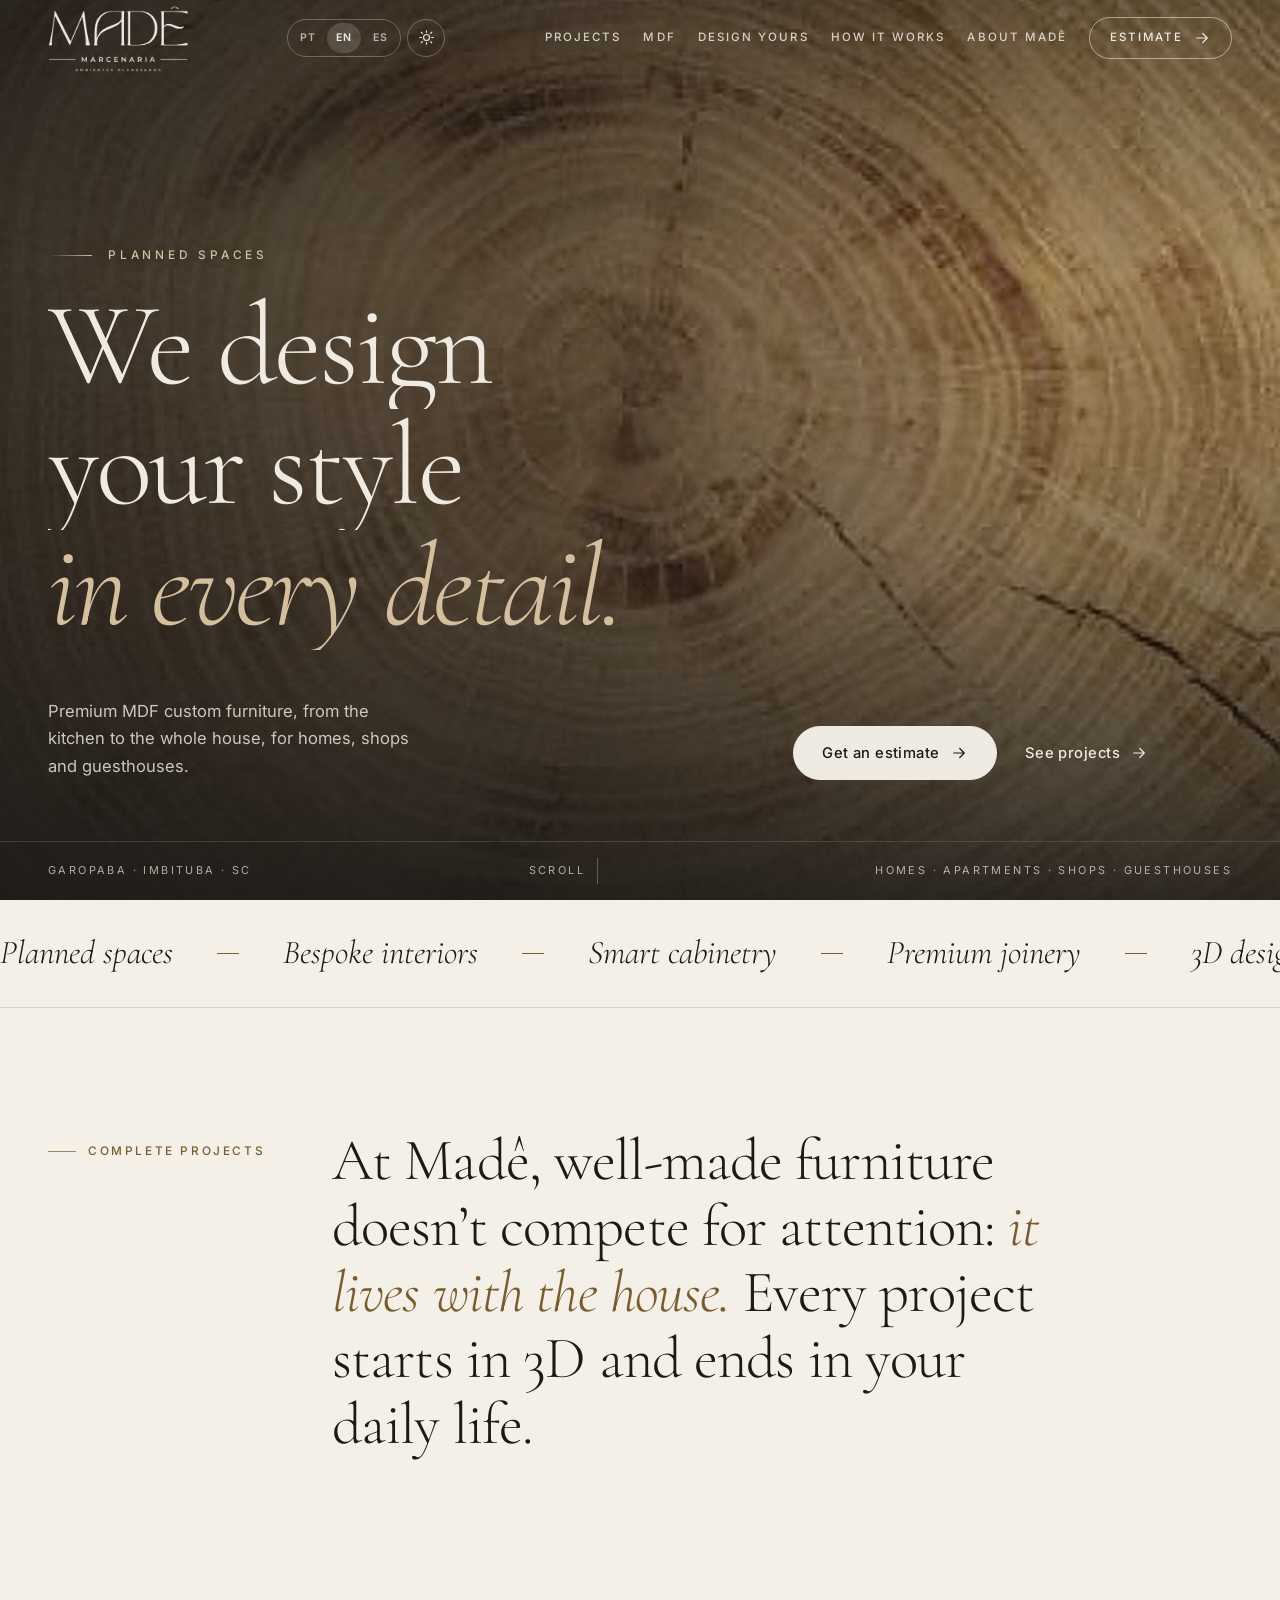
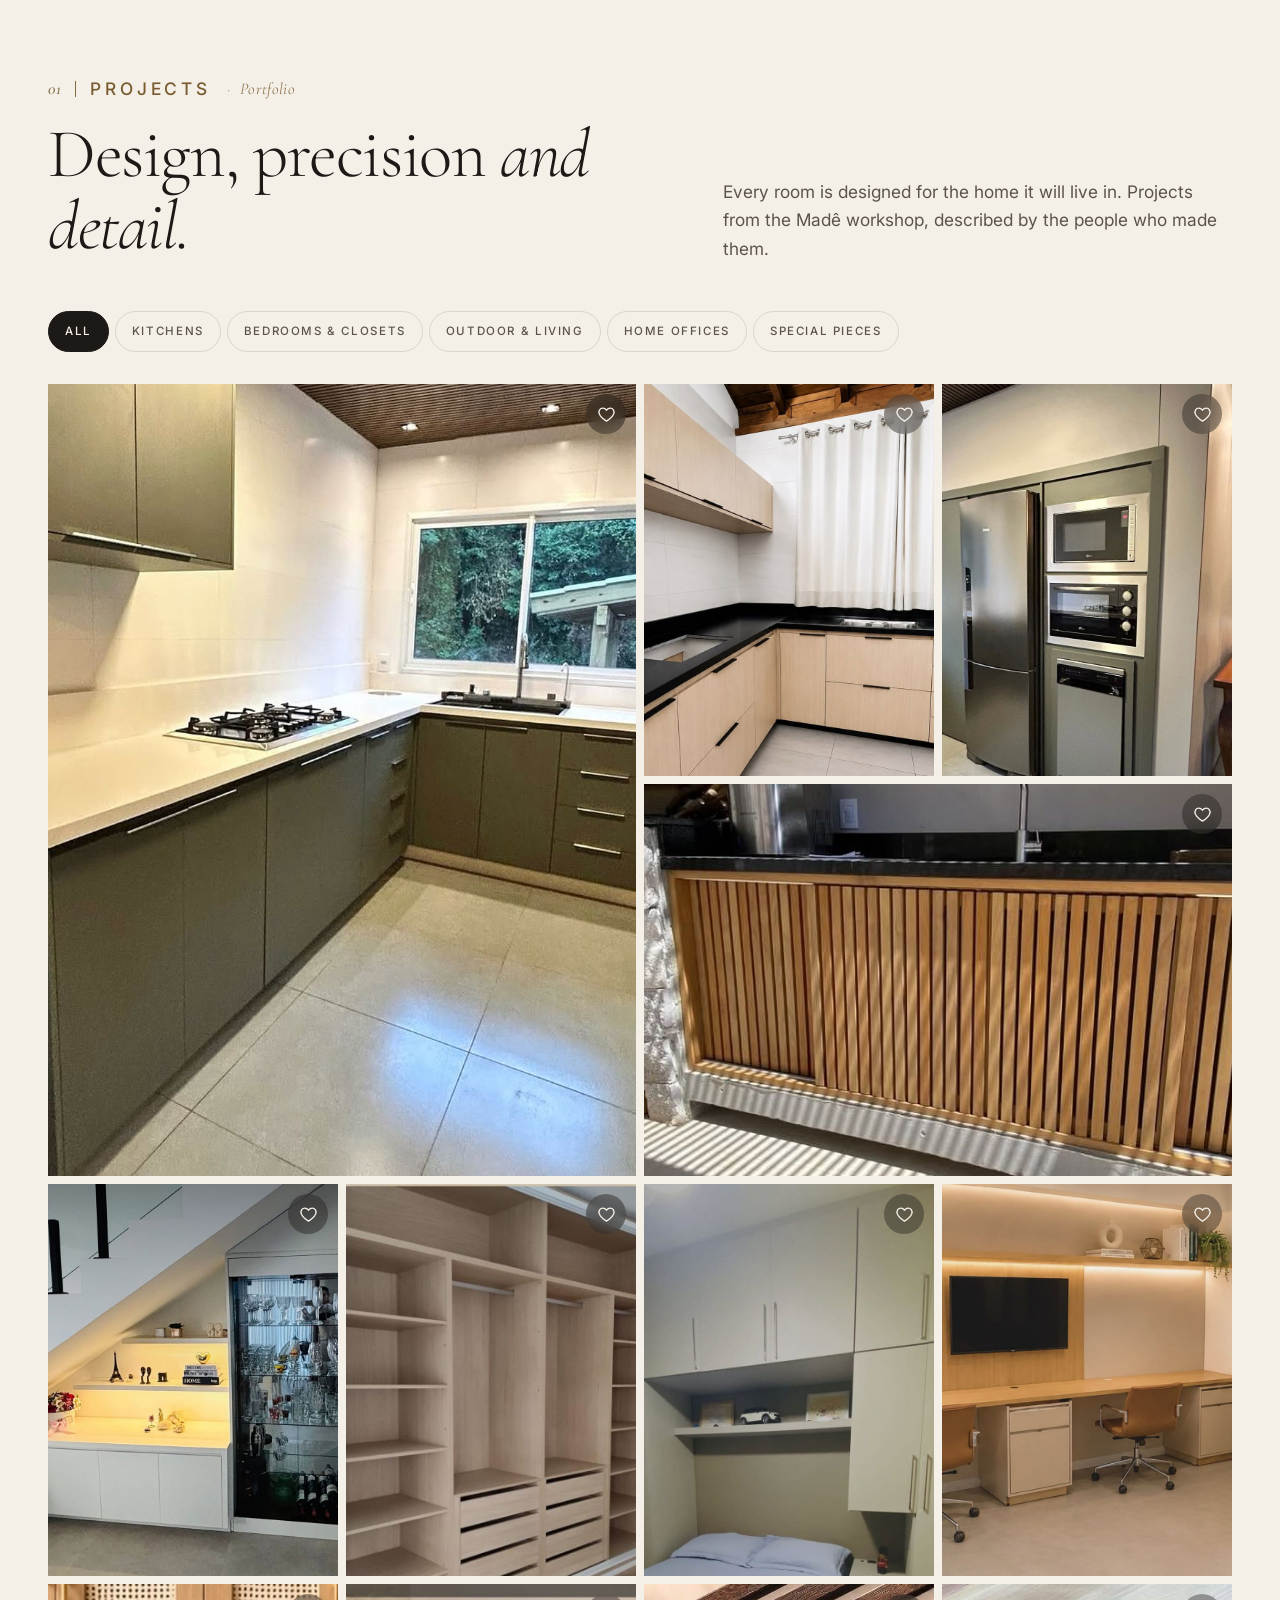
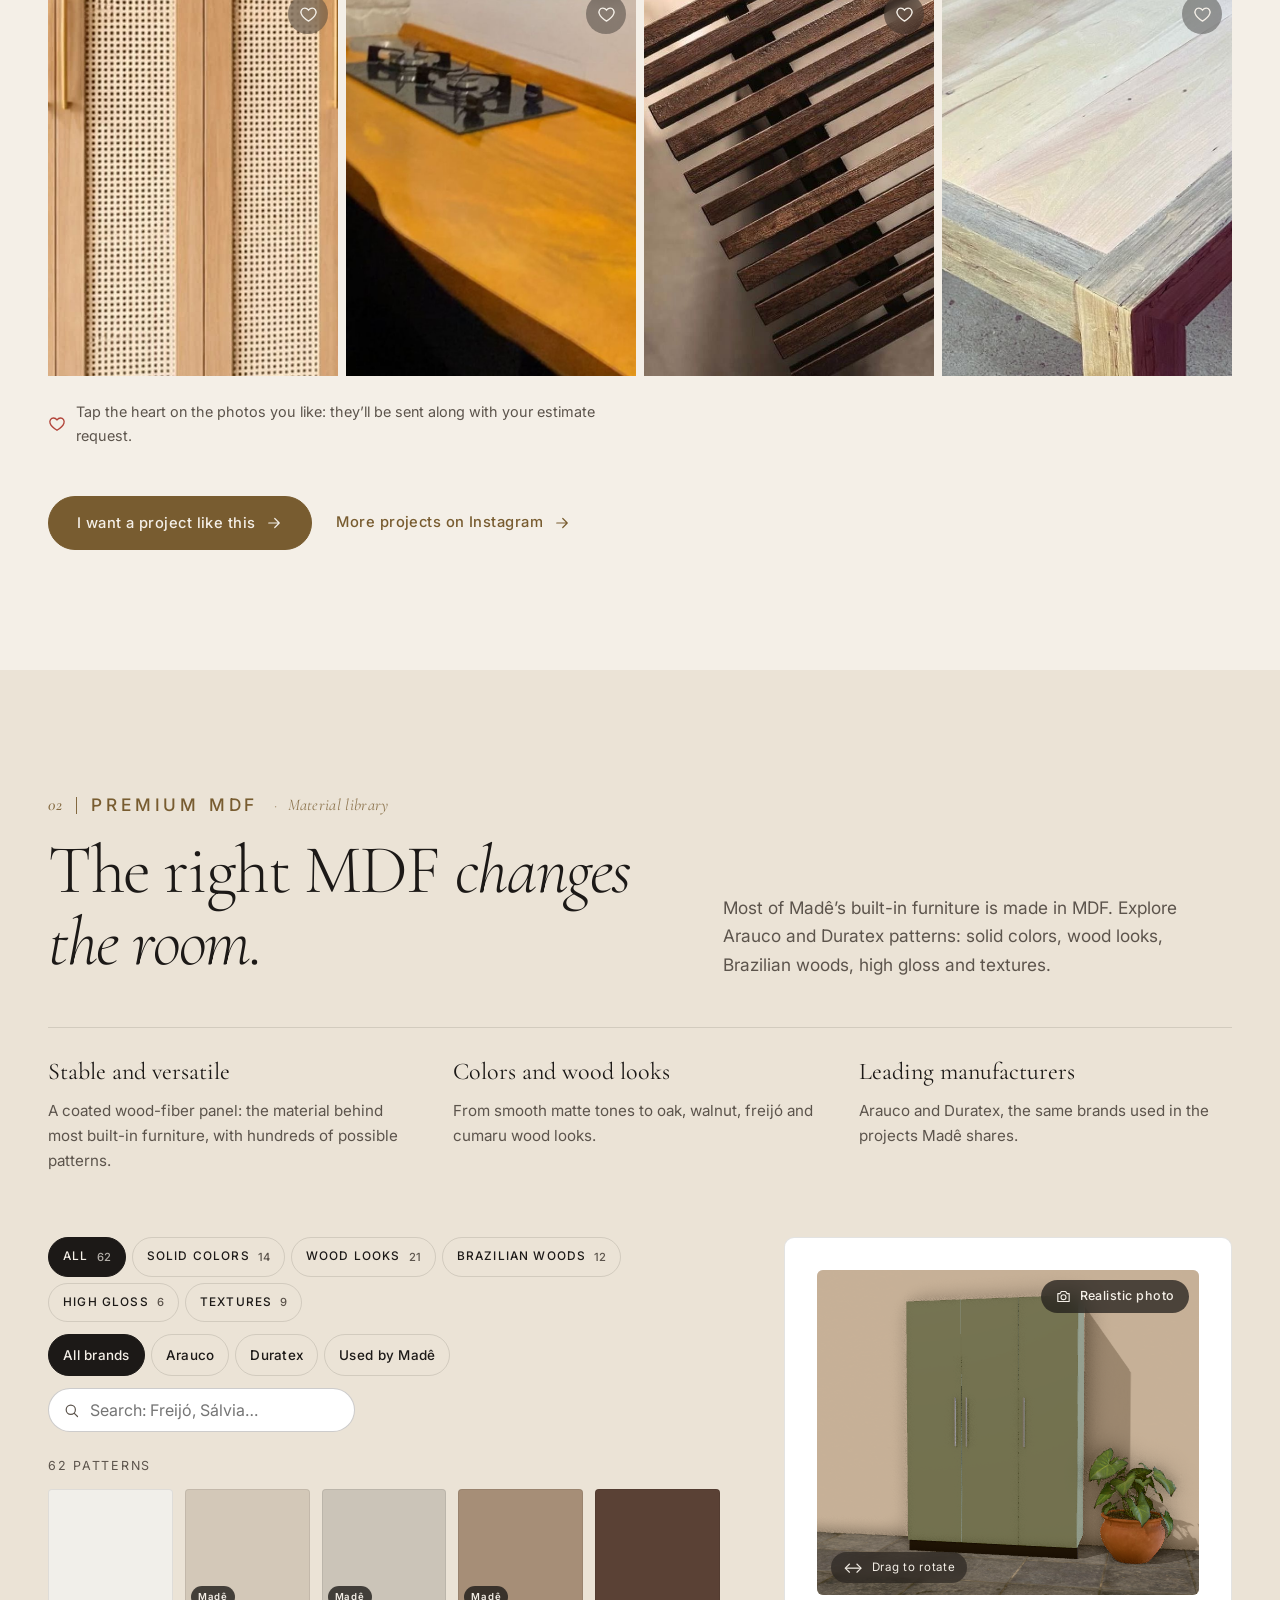
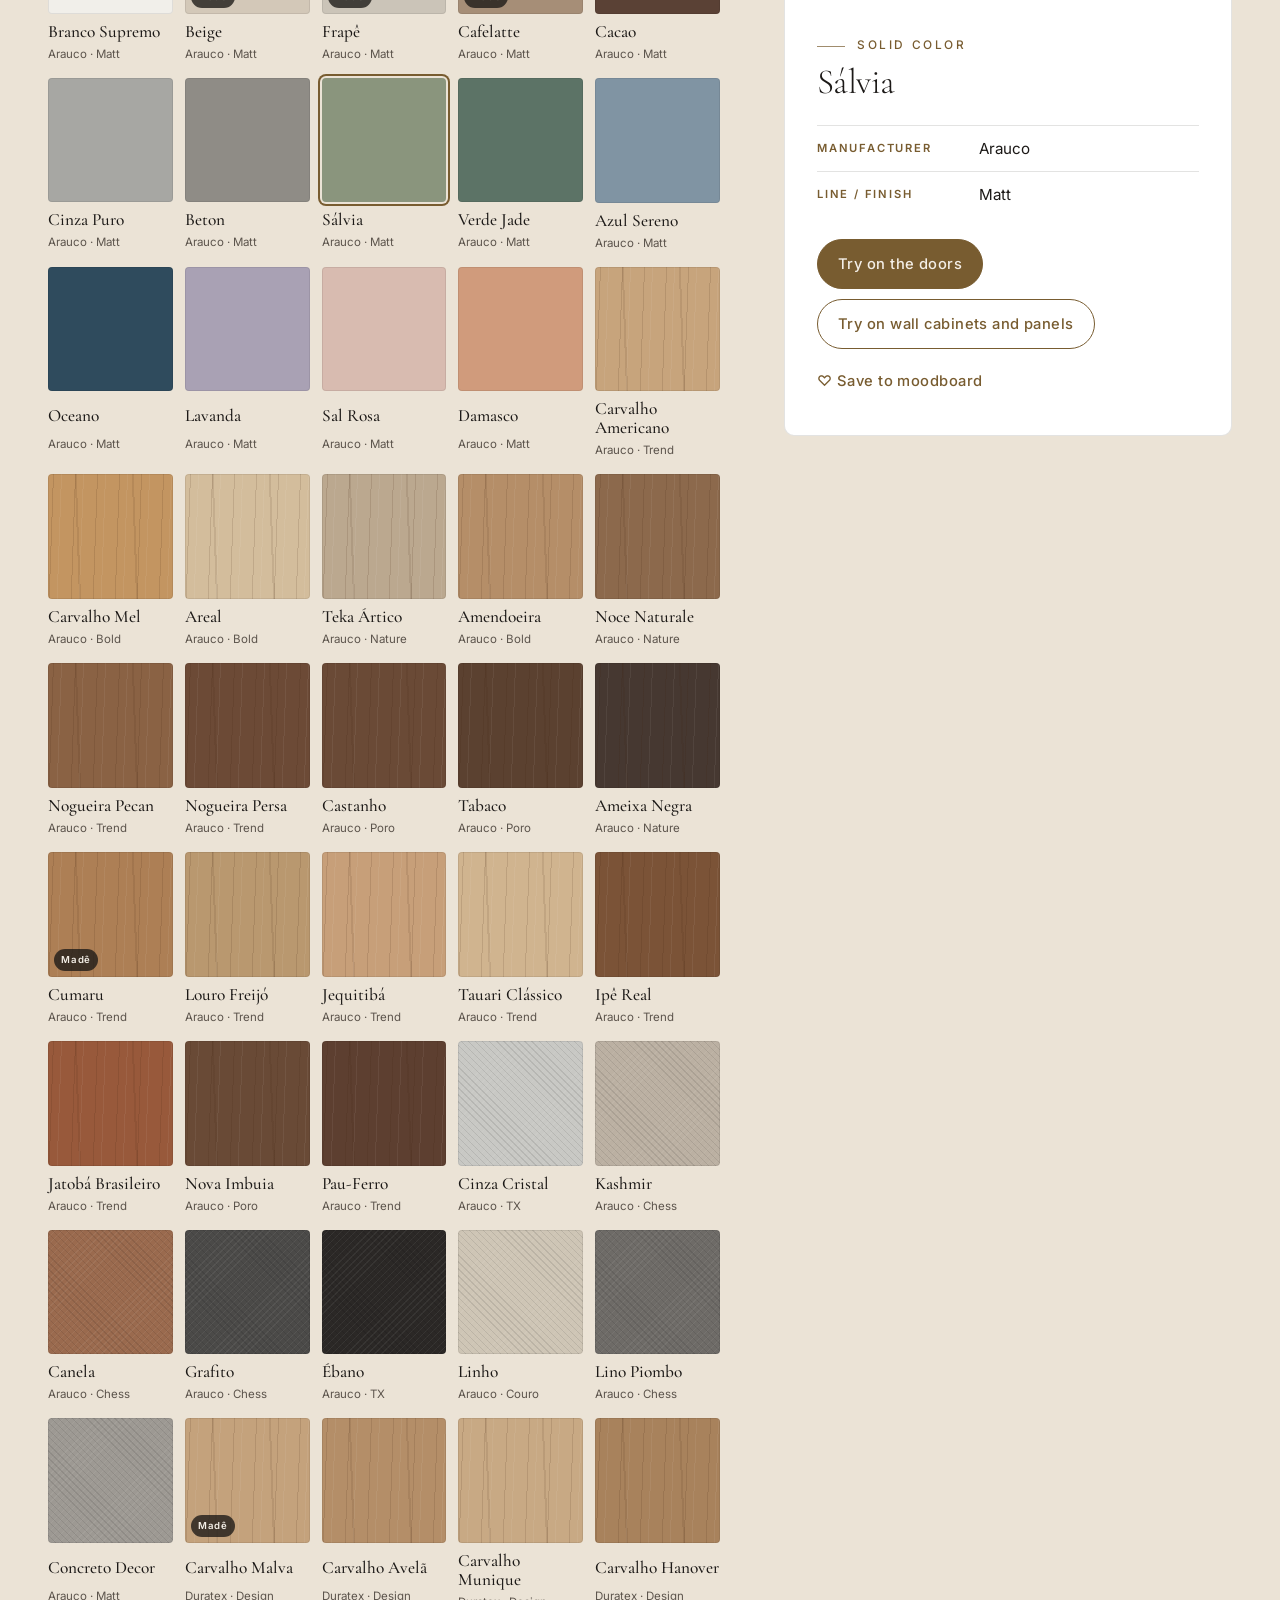
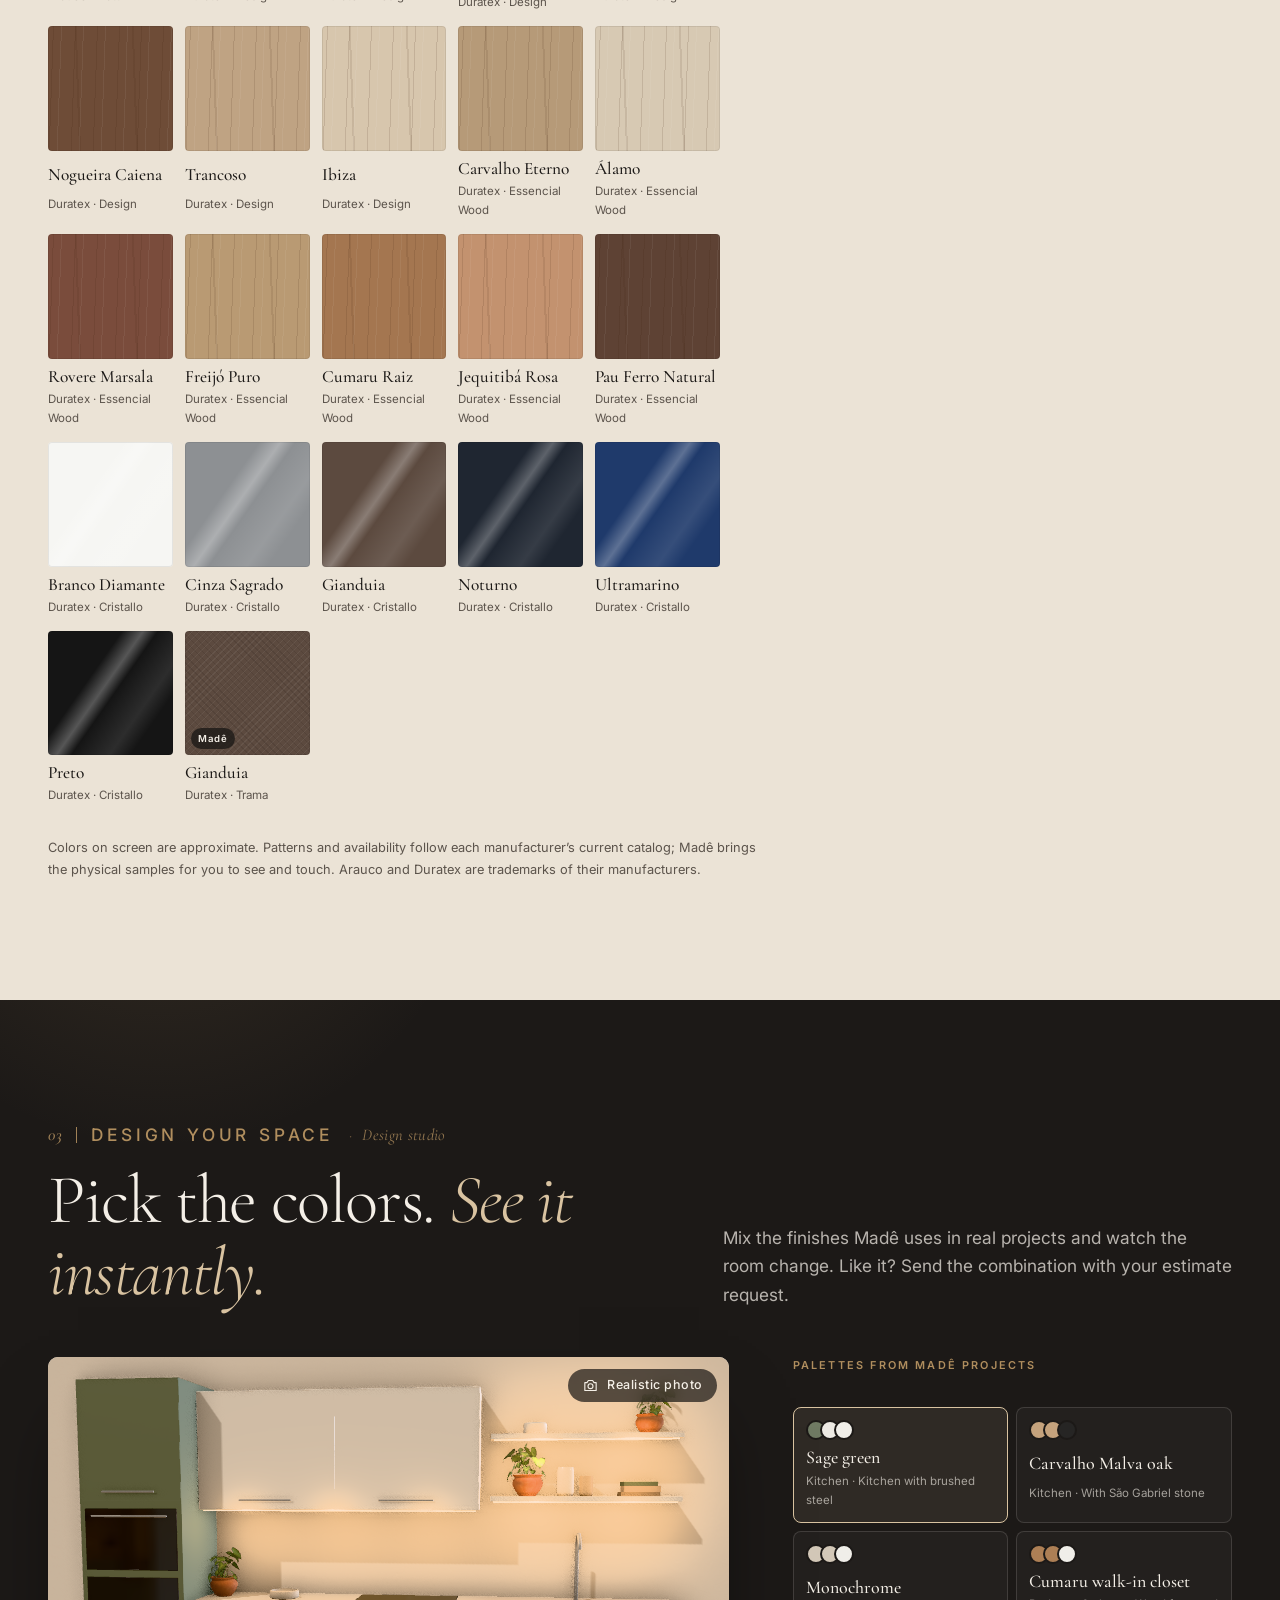
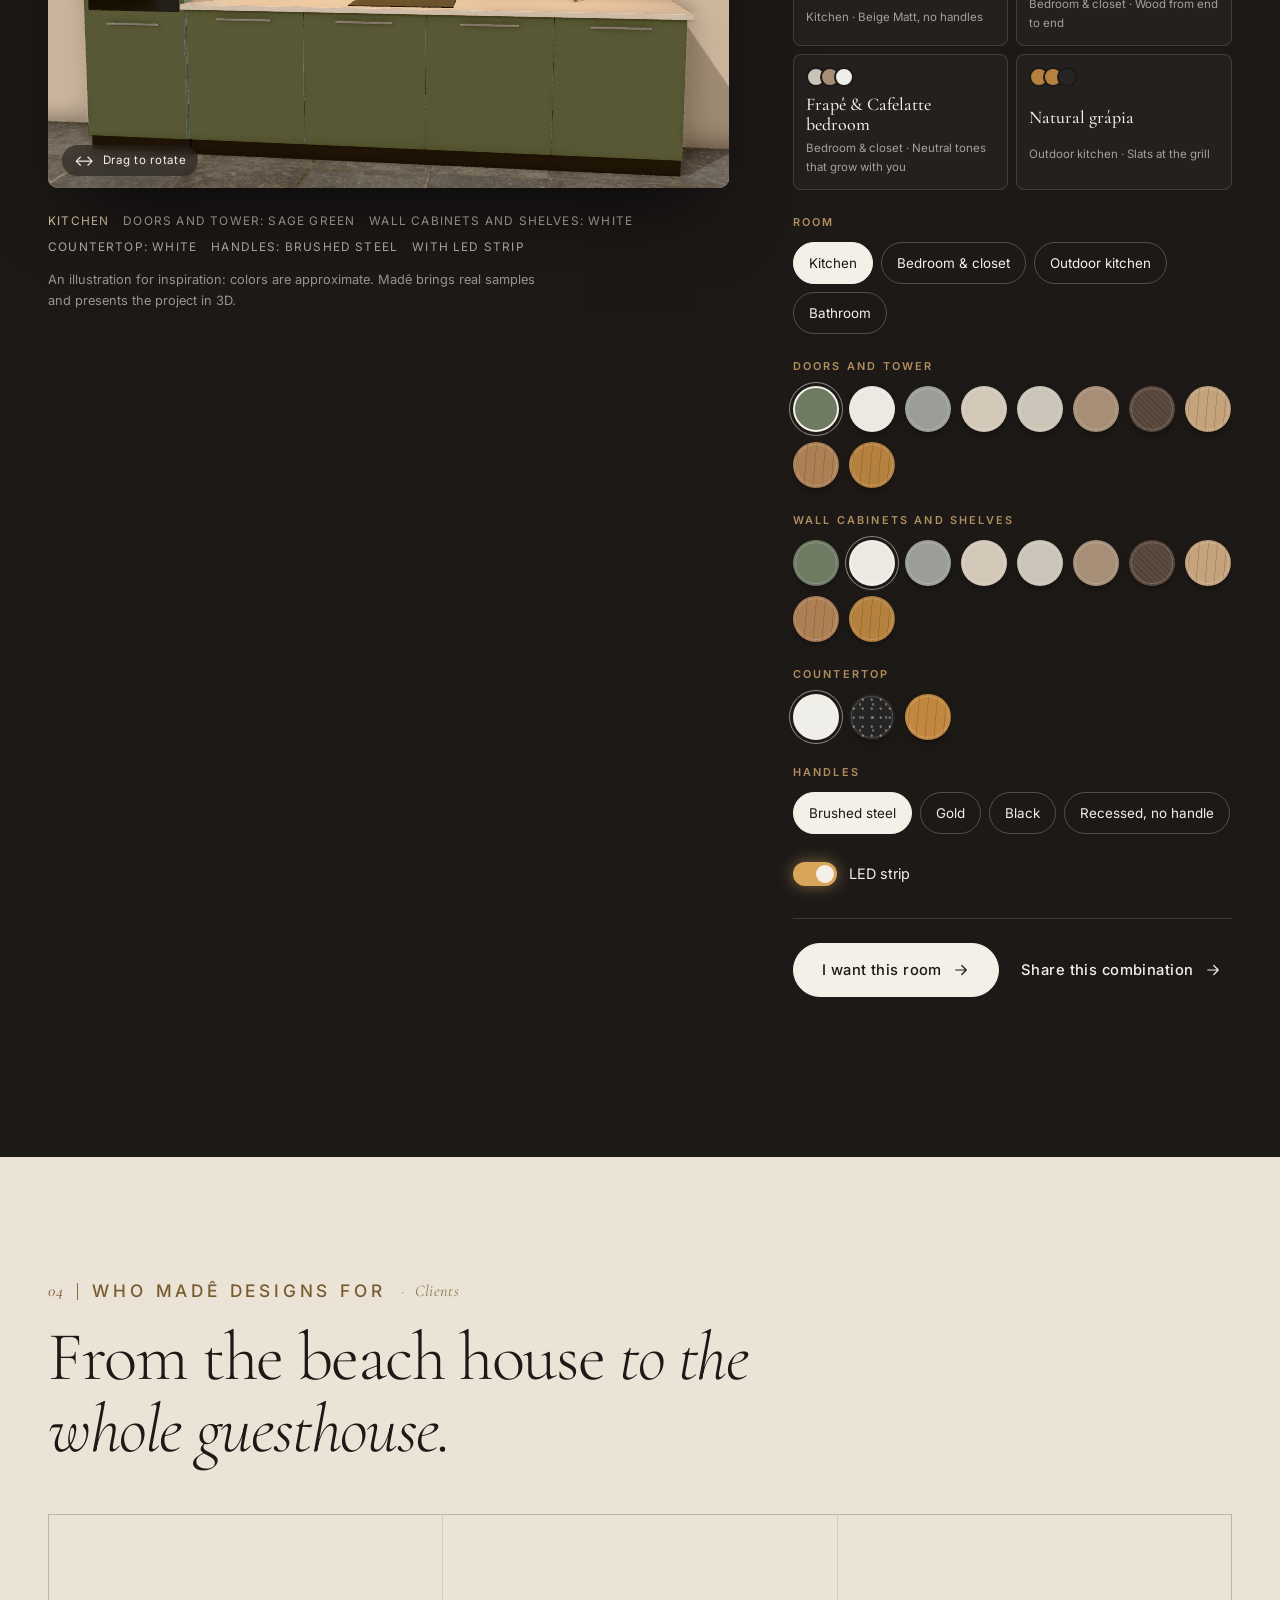
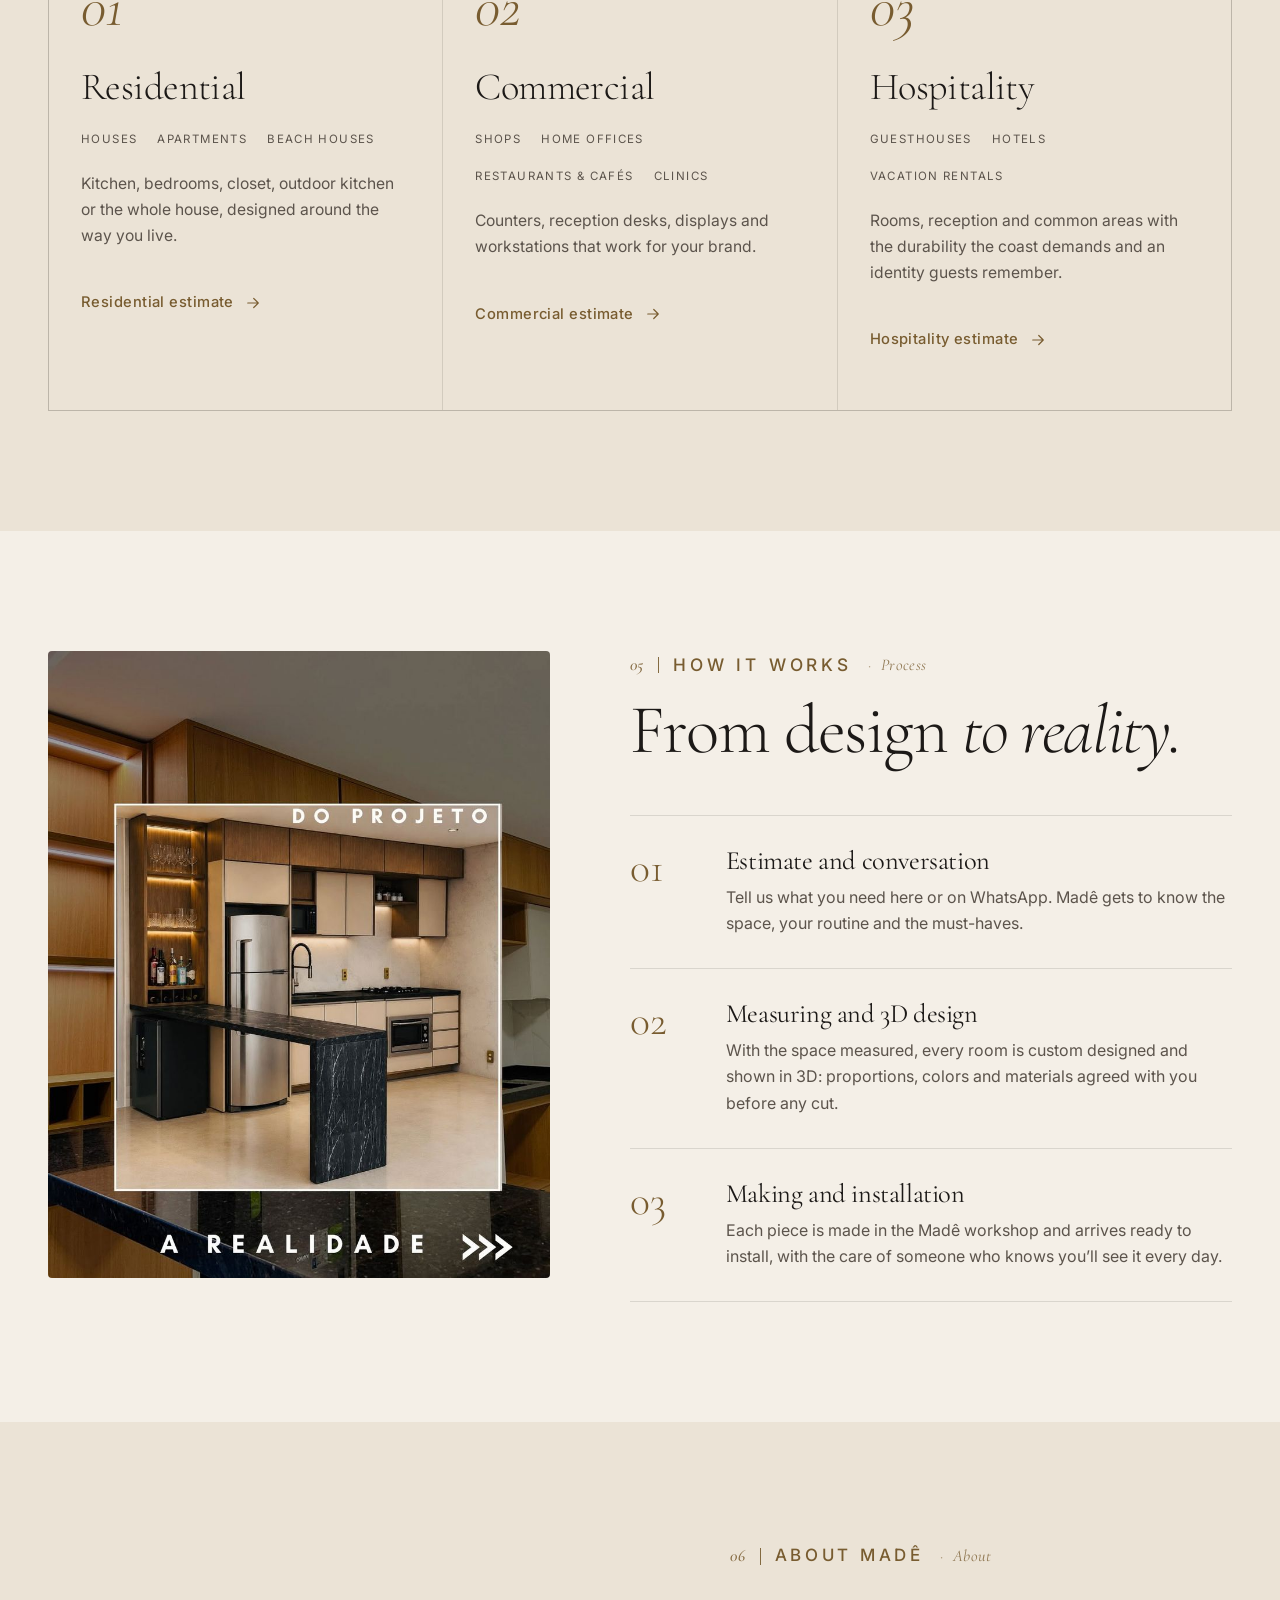
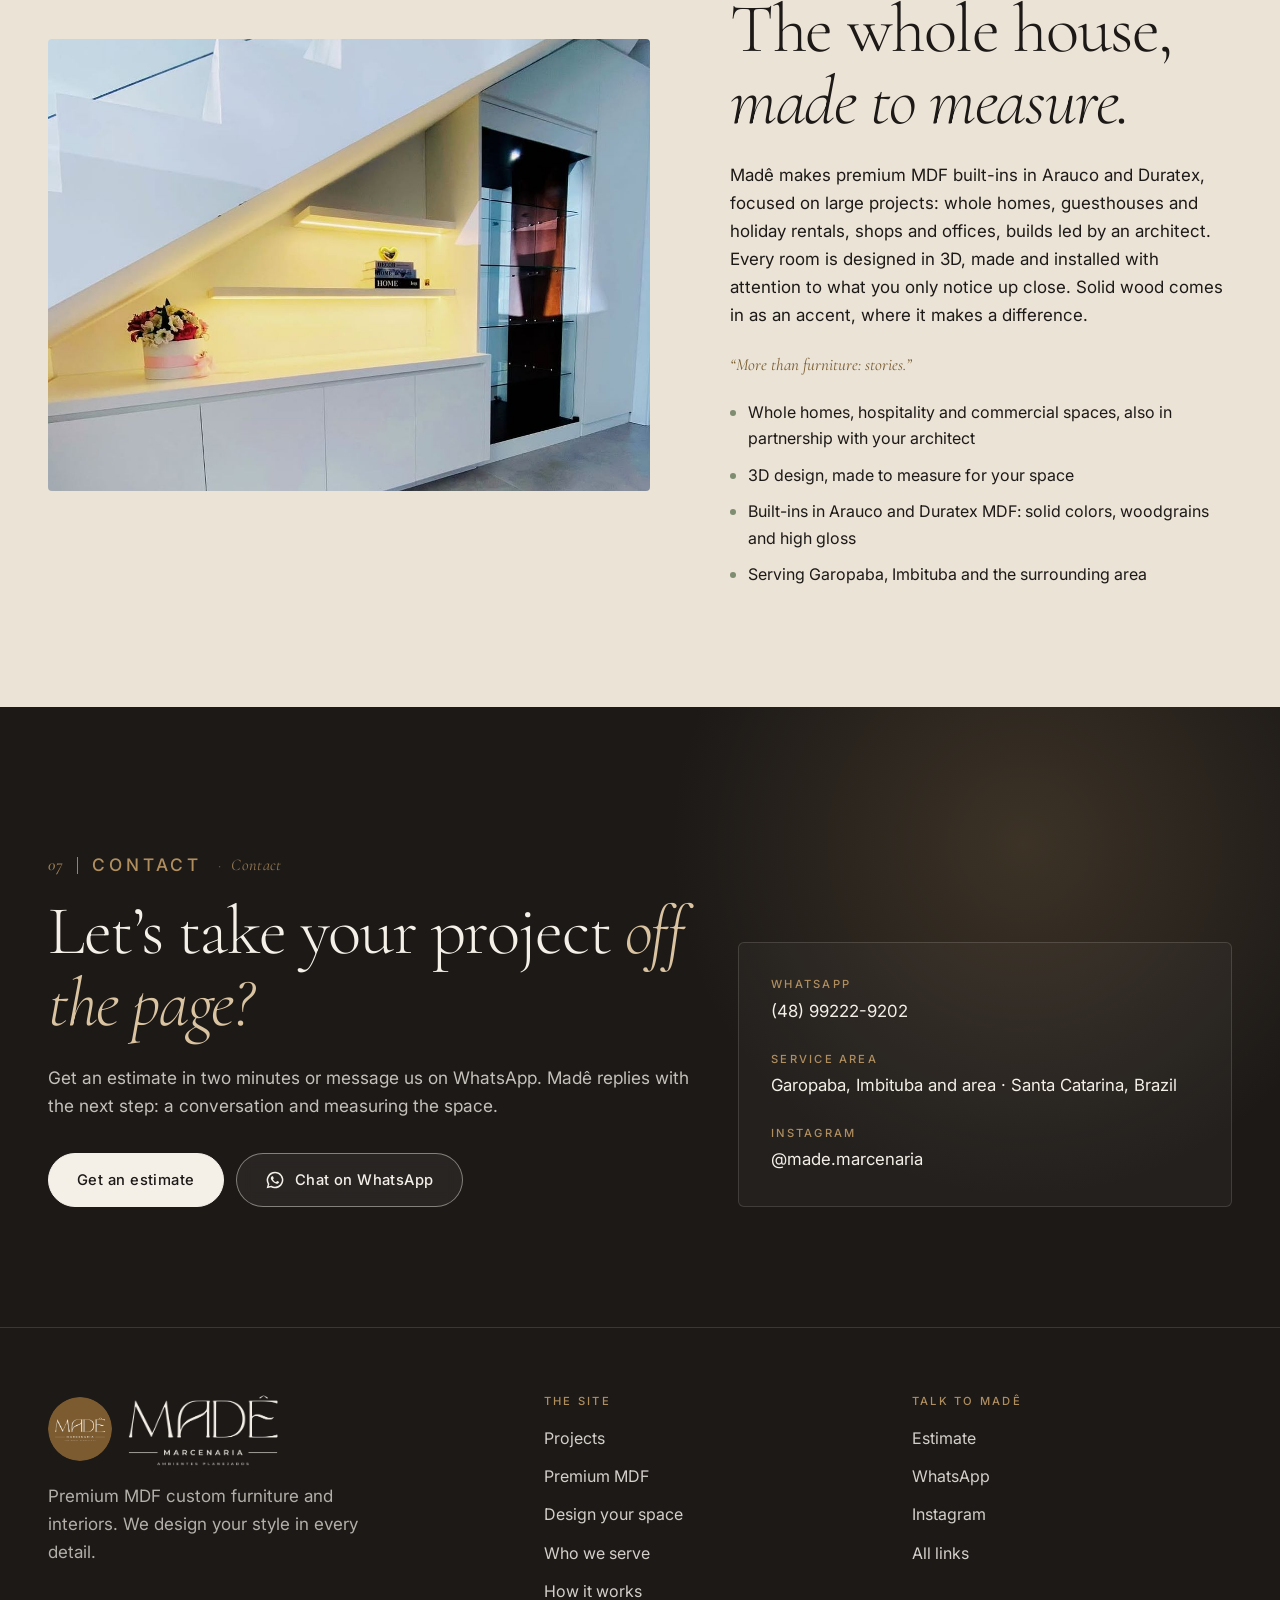
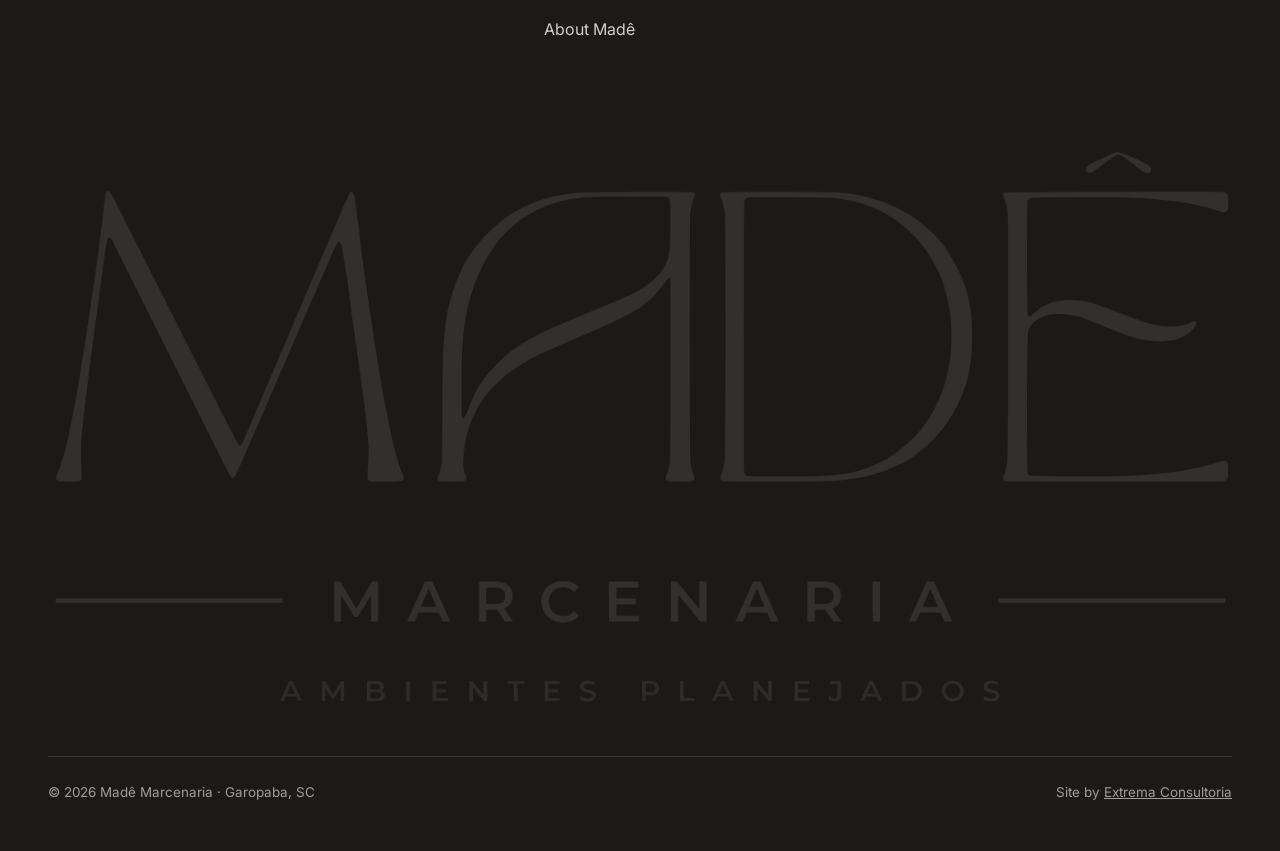
==== commit 77a9548c: "Assinatura do logo em Montserrat, textos de móveis planejados e acabamento premium Co-Authored-By: C" ====
--- a/index.html
+++ b/index.html
@@ -3,14 +3,14 @@
 <head>
 <meta charset="utf-8">
 <meta name="viewport" content="width=device-width, initial-scale=1">
-<title>Madê Marcenaria — marcenaria sob medida em Garopaba e Imbituba</title>
-<meta name="description" content="Marcenaria sob medida em Garopaba e Imbituba: móveis planejados em MDF Arauco e Duratex — cozinhas, quartos, closets e áreas gourmet para casas, apartamentos, comércios e pousadas — e peças em madeira maciça. Faça seu pré-orçamento.">
+<title>Madê Marcenaria — ambientes planejados em Garopaba e Imbituba</title>
+<meta name="description" content="Ambientes e móveis planejados em MDF premium, Arauco e Duratex, em Garopaba e Imbituba: cozinhas, quartos, closets e áreas gourmet para casas, apartamentos, comércios e pousadas. Faça seu pré-orçamento.">
 <!-- TODO: confirmar com a dona — domínio final (canonical, OG e JSON-LD usam mademarcenaria.com.br por enquanto). -->
 <link rel="canonical" href="https://www.mademarcenaria.com.br/">
 <meta property="og:type" content="website">
 <meta property="og:site_name" content="Madê Marcenaria">
 <meta property="og:locale" content="pt_BR">
-<meta property="og:title" content="Madê Marcenaria — marcenaria sob medida em Garopaba e Imbituba">
+<meta property="og:title" content="Madê Marcenaria — ambientes planejados em Garopaba e Imbituba">
 <meta property="og:description" content="Ambientes planejados em MDF premium, da cozinha à casa inteira. Projetamos seu estilo em cada detalhe.">
 <meta property="og:url" content="https://www.mademarcenaria.com.br/">
 <meta property="og:image" content="https://www.mademarcenaria.com.br/assets/og-image-1200x630.jpg">
@@ -48,7 +48,7 @@
   "@context": "https://schema.org",
   "@type": "HomeAndConstructionBusiness",
   "name": "Madê Marcenaria",
-  "description": "Marcenaria de ambientes planejados em MDF premium para casas inteiras, apartamentos, hospedagem e comércio, também em parceria com arquitetos, com detalhes em madeira maciça. Garopaba, Imbituba e região (SC).",
+  "description": "Marcenaria de ambientes planejados em MDF premium para casas inteiras, apartamentos, hospedagem e comércio, também em parceria com arquitetos. Garopaba, Imbituba e região (SC).",
   "url": "https://www.mademarcenaria.com.br/",
   "image": "https://www.mademarcenaria.com.br/assets/og-image-1200x630.jpg",
   "logo": "https://www.mademarcenaria.com.br/assets/logo.png",
@@ -110,14 +110,14 @@
     <div class="heroi__luz" aria-hidden="true"></div>
     <div class="container">
       <div class="heroi__texto">
-        <p class="sobrelinha entra entra--1">Marcenaria sob medida</p>
+        <p class="sobrelinha entra entra--1">Ambientes planejados</p>
         <h1 id="titulo-heroi">
           <span class="linha"><span class="entra entra--2">Projetamos</span></span>
           <span class="linha"><span class="entra entra--3">seu estilo</span></span>
           <span class="linha"><em class="entra entra--4">em cada detalhe.</em></span>
         </h1>
         <div class="heroi__base entra entra--5">
-          <p>Ambientes planejados em MDF premium, da cozinha à casa inteira, com detalhes em madeira maciça.</p>
+          <p>Móveis planejados em MDF premium, da cozinha à casa inteira, para residências, comércios e pousadas.</p>
           <div class="heroi__acoes">
             <button class="btn btn--creme" type="button" data-orcamento>Fazer pré-orçamento <svg class="seta" viewBox="0 0 24 24" fill="none" stroke="currentColor" stroke-width="1.6" stroke-linecap="round" stroke-linejoin="round" aria-hidden="true"><path d="M5 12h14M13 6l6 6-6 6"/></svg></button>
             <a class="link-seta link-seta--claro" href="#projetos">Ver projetos <svg class="seta" viewBox="0 0 24 24" fill="none" stroke="currentColor" stroke-width="1.6" stroke-linecap="round" stroke-linejoin="round" aria-hidden="true"><path d="M5 12h14M13 6l6 6-6 6"/></svg></a>
@@ -152,7 +152,7 @@
   <section class="manifesto" aria-label="A ideia da Madê">
     <div class="container">
       <p class="kicker">Projetos completos</p>
-      <p class="manifesto__texto sobe">Para a Madê, um móvel bem feito não disputa atenção: <em>ele acompanha a casa.</em> Cada projeto começa na madeira e termina na sua rotina.</p>
+      <p class="manifesto__texto sobe">Para a Madê, um móvel bem feito não disputa atenção: <em>ele acompanha a casa.</em> Cada projeto começa no 3D e termina na sua rotina.</p>
     </div>
   </section>
 
@@ -161,8 +161,8 @@
     <div class="container">
       <div class="secao__cabeca secao__cabeca--linha sobe">
         <div>
-          <p class="kicker"><span class="kicker__num">01</span>Projetos</p>
-          <h2 id="titulo-projetos" style="margin-top: 16px">Madeira, luz <em>e detalhe.</em></h2>
+          <p class="kicker"><span class="kicker__num">01</span>Projetos<span class="kicker__en" lang="en" data-sem-traducao>Portfolio</span></p>
+          <h2 id="titulo-projetos" style="margin-top: 16px">Projeto, precisão <em>e detalhe.</em></h2>
         </div>
         <p class="suave">Cada ambiente é desenhado para a casa onde vai morar. Projetos que saíram da oficina da Madê, com as palavras de quem fez.</p>
       </div>
@@ -173,7 +173,7 @@
         <button class="filtro" type="button" data-filtro="quarto" aria-pressed="false">Quartos e closets</button>
         <button class="filtro" type="button" data-filtro="gourmet" aria-pressed="false">Gourmet e salas</button>
         <button class="filtro" type="button" data-filtro="escritorio" aria-pressed="false">Escritórios</button>
-        <button class="filtro" type="button" data-filtro="peca" aria-pressed="false">Peças em madeira</button>
+        <button class="filtro" type="button" data-filtro="peca" aria-pressed="false">Peças especiais</button>
       </div>
 
       <!-- Fotos dos posts do @made.marcenaria (baixadas em 17/10/2026, recortadas sem os
@@ -268,7 +268,7 @@
     <div class="container">
       <div class="secao__cabeca secao__cabeca--linha sobe">
         <div>
-          <p class="kicker"><span class="kicker__num">02</span>MDF premium</p>
+          <p class="kicker"><span class="kicker__num">02</span>MDF premium<span class="kicker__en" lang="en" data-sem-traducao>Material library</span></p>
           <h2 id="titulo-mdf" style="margin-top: 16px">O MDF certo <em>muda o ambiente.</em></h2>
         </div>
         <p class="suave">A maior parte dos planejados da Madê é feita em MDF. Explore os padrões da Arauco e da Duratex: cores sólidas, amadeirados, madeiras brasileiras, alto brilho e texturas.</p>
@@ -301,7 +301,7 @@
     <div class="container">
       <div class="secao__cabeca secao__cabeca--linha sobe">
         <div>
-          <p class="kicker"><span class="kicker__num">03</span>Monte seu ambiente</p>
+          <p class="kicker"><span class="kicker__num">03</span>Monte seu ambiente<span class="kicker__en" lang="en" data-sem-traducao>Design studio</span></p>
           <h2 id="titulo-monte" style="margin-top: 16px">Escolha as cores. <em>Veja na hora.</em></h2>
         </div>
         <p class="suave">Combine os acabamentos que a Madê usa nos projetos e veja o ambiente mudar. Gostou? Mande a combinação junto com o pré-orçamento.</p>
@@ -330,7 +330,7 @@
   <section class="secao secao--alt" id="para-quem" aria-labelledby="titulo-para-quem">
     <div class="container">
       <div class="secao__cabeca sobe">
-        <p class="kicker"><span class="kicker__num">04</span>Para quem a Madê projeta</p>
+        <p class="kicker"><span class="kicker__num">04</span>Para quem a Madê projeta<span class="kicker__en" lang="en" data-sem-traducao>Clients</span></p>
         <h2 id="titulo-para-quem">Da casa de praia <em>à pousada inteira.</em></h2>
       </div>
       <!-- TODO: confirmar com a dona — se já atendeu comércio e hospedagem, e exemplos para citar. -->
@@ -370,7 +370,7 @@
         </figure>
         <div>
           <div class="secao__cabeca sobe">
-            <p class="kicker"><span class="kicker__num">05</span>Como funciona</p>
+            <p class="kicker"><span class="kicker__num">05</span>Como funciona<span class="kicker__en" lang="en" data-sem-traducao>Process</span></p>
             <h2 id="titulo-processo">Do projeto <em>à realidade.</em></h2>
           </div>
           <!-- TODO: confirmar com a dona — passos em termos gerais; ajustar prazos e etapas reais. -->
@@ -402,7 +402,7 @@
           <img src="assets/fotos/oficina.jpg" alt="Armário sob medida embaixo da escada, com adega e cristaleira" width="1200" height="900" loading="lazy">
         </figure>
         <div class="sobre__texto sobe sobe--2">
-          <p class="kicker"><span class="kicker__num">06</span>A Madê</p>
+          <p class="kicker"><span class="kicker__num">06</span>A Madê<span class="kicker__en" lang="en" data-sem-traducao>About</span></p>
           <h2 id="titulo-made">A casa inteira, <em>planejada.</em></h2>
           <!-- TODO: confirmar com a dona — história, quem assina, desde quando, onde fica a oficina. -->
           <p>A Madê faz ambientes planejados em MDF premium, Arauco e Duratex, com foco em projetos grandes: a casa inteira, pousadas e hospedagens, lojas e escritórios, obras com arquiteto. Cada ambiente é desenhado em 3D, produzido e montado com atenção ao que só se nota de perto. A madeira maciça entra como detalhe, onde faz diferença.</p>
@@ -410,8 +410,7 @@
           <ul class="lista-simples">
             <li>Casas inteiras, hospedagem e comércio, também em parceria com o seu arquiteto</li>
             <li>Projeto em 3D, sob medida para o seu espaço</li>
-            <li>Planejados em MDF Arauco e Duratex, e peças em madeira maciça, inclusive de demolição</li>
-            <li>No litoral, rodapés e molduras em madeira maciça, para durar mais</li>
+            <li>Planejados em MDF Arauco e Duratex: cores sólidas, amadeirados e alto brilho</li>
             <li>Atendimento em Garopaba, Imbituba e região</li>
           </ul>
         </div>
@@ -429,7 +428,7 @@
   <section class="chamada escuro" id="contato" aria-labelledby="titulo-contato">
     <div class="container">
       <div class="sobe">
-        <p class="kicker"><span class="kicker__num">07</span>Contato</p>
+        <p class="kicker"><span class="kicker__num">07</span>Contato<span class="kicker__en" lang="en" data-sem-traducao>Contact</span></p>
         <h2 id="titulo-contato" style="margin-top: 16px">Vamos tirar o seu projeto <em>do papel?</em></h2>
         <p>Faça o pré-orçamento em dois minutos ou chame direto no WhatsApp. A Madê responde com o próximo passo: uma conversa e a medição do espaço.</p>
         <div class="chamada__acoes">
@@ -459,7 +458,7 @@
           <img class="marca__disco" src="assets/logo.png" alt="" width="64" height="64">
           <span class="marca marca__letreiro" aria-hidden="true"></span>
         </a>
-        <p class="rodape__frase">Ambientes planejados e peças em madeira maciça. Projetamos seu estilo em cada detalhe.</p>
+        <p class="rodape__frase">Móveis e ambientes planejados em MDF premium. Projetamos seu estilo em cada detalhe.</p>
       </div>
       <div>
         <h4>O site</h4>
@@ -500,7 +499,7 @@
 
 <!-- Lançador do assistente (desktop) -->
 <button class="lancador" type="button" data-orcamento aria-label="Abrir o assistente de pré-orçamento">
-  <img src="assets/logo.png" alt="" width="40" height="40">
+  <span class="lancador__icone" aria-hidden="true"><svg viewBox="0 0 24 24" width="18" height="18" fill="none" stroke="currentColor" stroke-width="1.6" stroke-linecap="round" stroke-linejoin="round"><path d="M4 5h16v11H9l-5 4z"/><path d="M8 9.5h8M8 12.5h5"/></svg></span>
   Pré-orçamento
 </button>
 
--- a/assets/styles.css
+++ b/assets/styles.css
@@ -864,3 +864,24 @@
 .foto3d__acao { appearance: none; cursor: pointer; border: 1px solid rgb(244 239 231 / .4); background: transparent; color: #F4EFE7; border-radius: 999px; padding: 8px 14px; font: 500 .8rem/1 var(--fonte-corpo); }
 .foto3d__acao--principal { background: #F4EFE7; color: #1C1917; border-color: #F4EFE7; }
 .mdf__previa .foto3d__botao { top: 10px; right: 10px; }
+
+/* ------------------------------------------------------------
+   Acabamento premium (19/10/2026)
+   ------------------------------------------------------------ */
+/* Rótulo em inglês ao lado do kicker numerado: mesmo idioma nos três (data-sem-traducao) */
+.kicker__en {
+  font-family: var(--fonte-titulo); font-style: italic; font-weight: 400; font-size: 1.02rem;
+  letter-spacing: .02em; text-transform: none; opacity: .8; margin-left: 4px;
+}
+.kicker__en::before { content: "·"; margin-right: 10px; font-style: normal; opacity: .7; }
+@media (max-width: 560px) { .kicker__en { display: none; } }
+/* Herói: filete dourado antes da sobrelinha */
+.sobrelinha { display: inline-flex; align-items: center; gap: 16px; }
+.sobrelinha::before { content: ""; width: 44px; height: 1px; background: linear-gradient(90deg, transparent, var(--madeira)); }
+/* Lançador: ícone em disco bronze no lugar do logo miniatura */
+.lancador__icone { width: 40px; height: 40px; border-radius: 50%; display: grid; place-items: center; background: var(--bronze); color: var(--creme); flex: none; }
+/* Grão de papel muito leve sobre a página inteira: tira o "chapado" digital dos fundos claros */
+body::after {
+  content: ""; position: fixed; inset: 0; z-index: 999; pointer-events: none; opacity: .045; mix-blend-mode: multiply;
+  background-image: url("data:image/svg+xml,%3Csvg xmlns='http://www.w3.org/2000/svg' width='160' height='160'%3E%3Cfilter id='g'%3E%3CfeTurbulence type='fractalNoise' baseFrequency='.9' numOctaves='2' stitchTiles='stitch'/%3E%3CfeColorMatrix values='0 0 0 0 0 0 0 0 0 0 0 0 0 0 0 0 0 0 .9 0'/%3E%3C/filter%3E%3Crect width='160' height='160' filter='url(%23g)'/%3E%3C/svg%3E");
+}
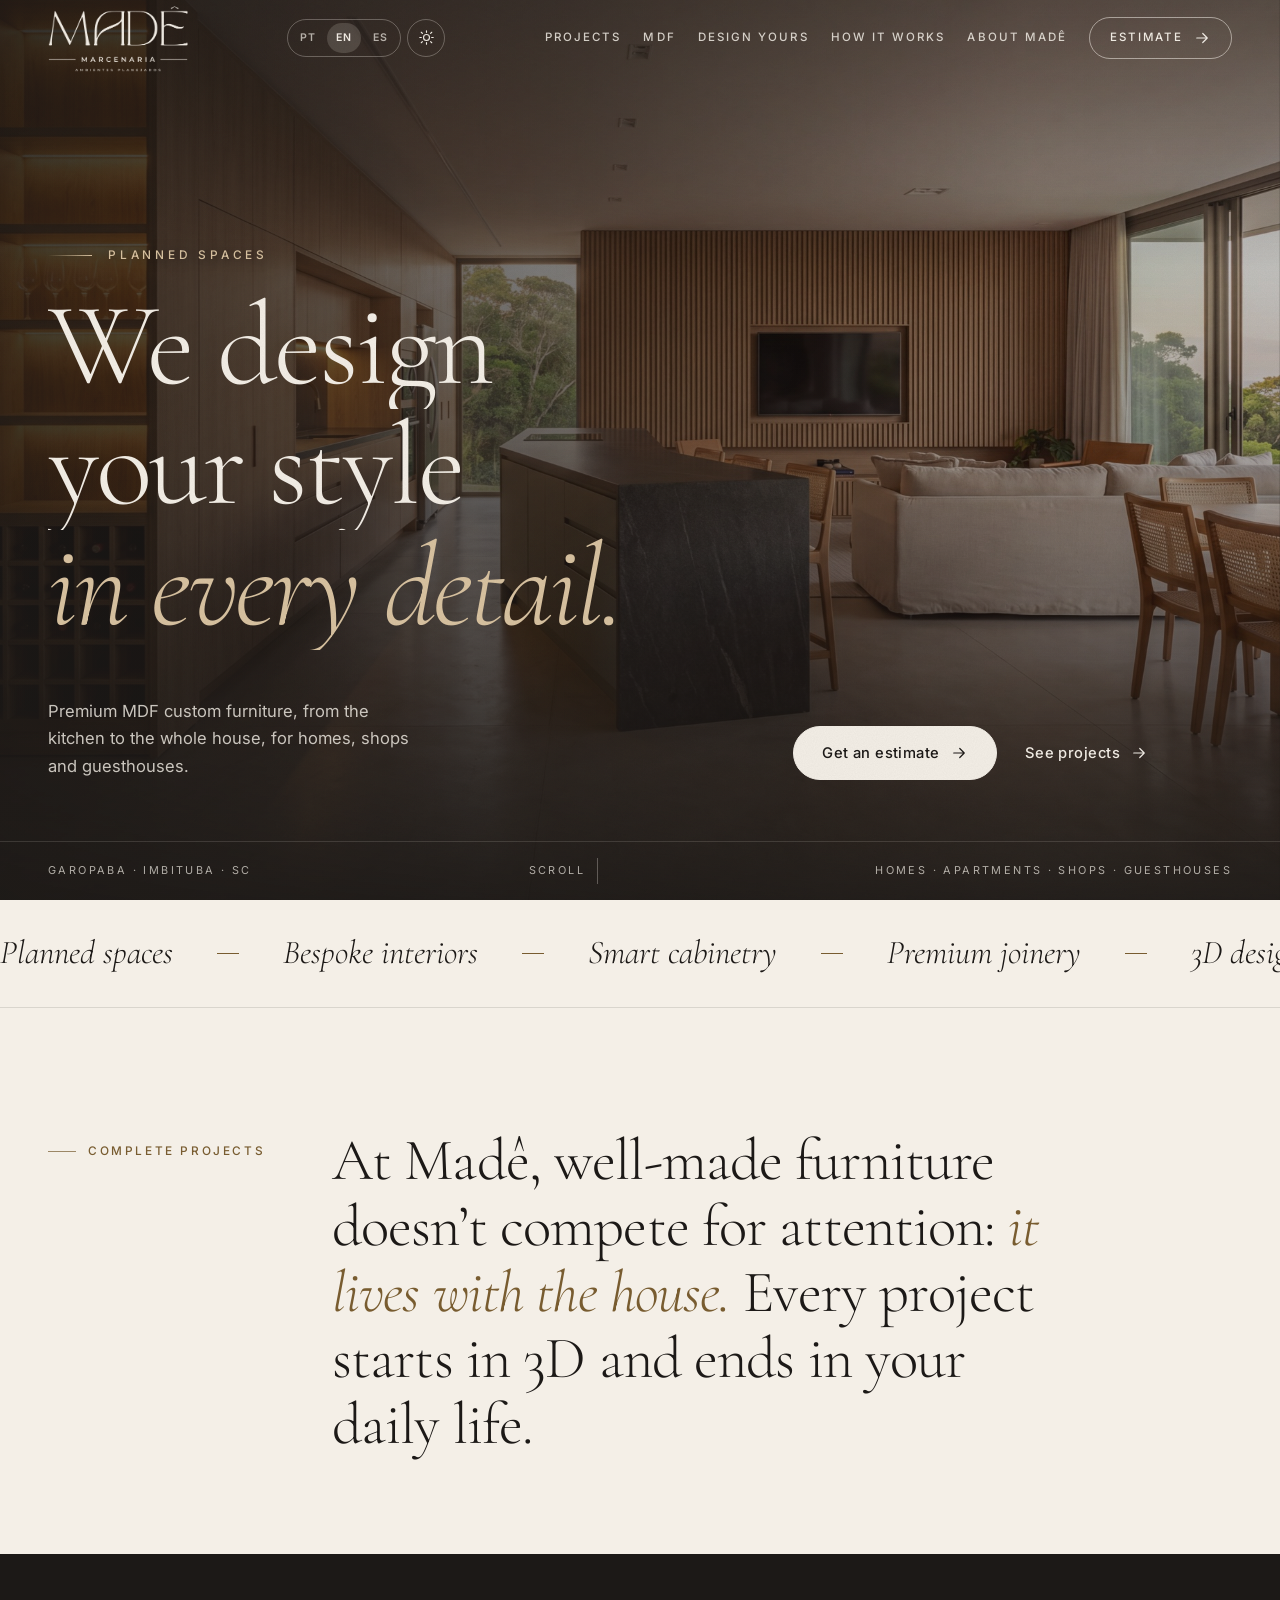
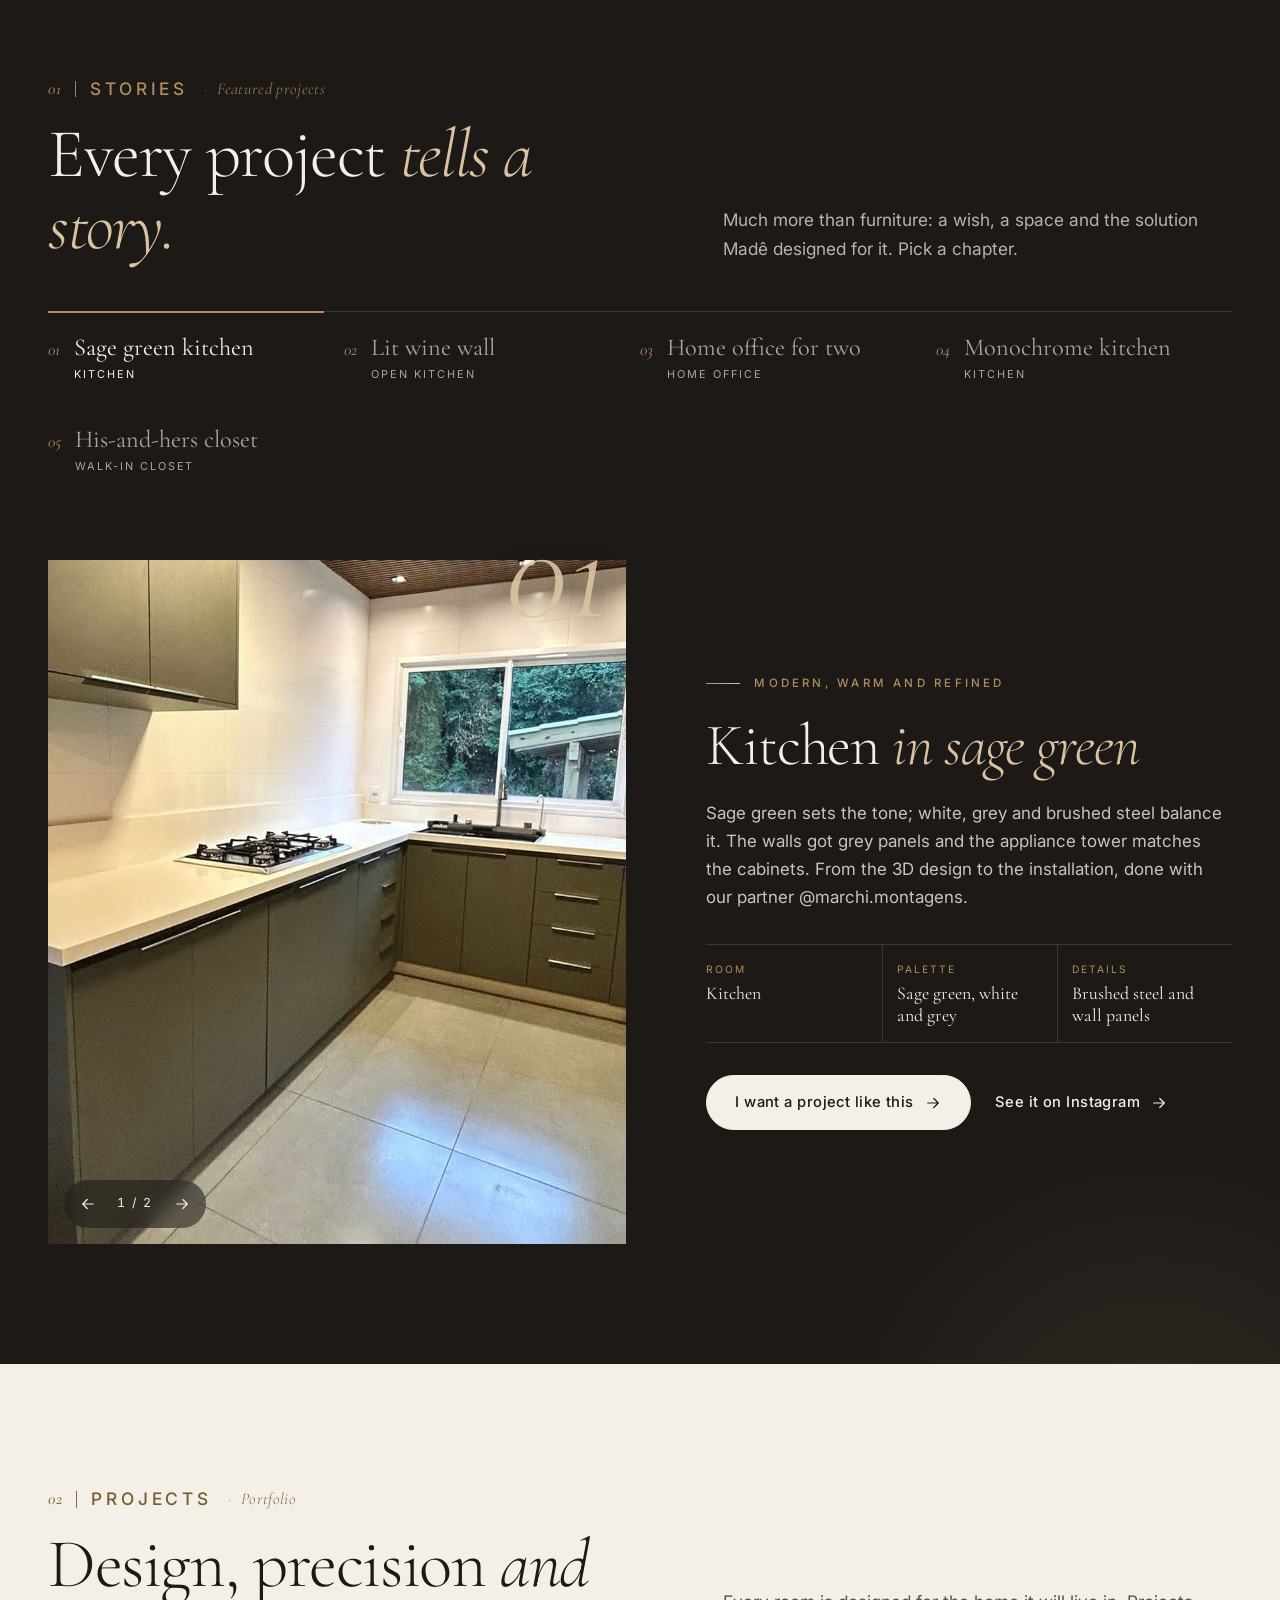
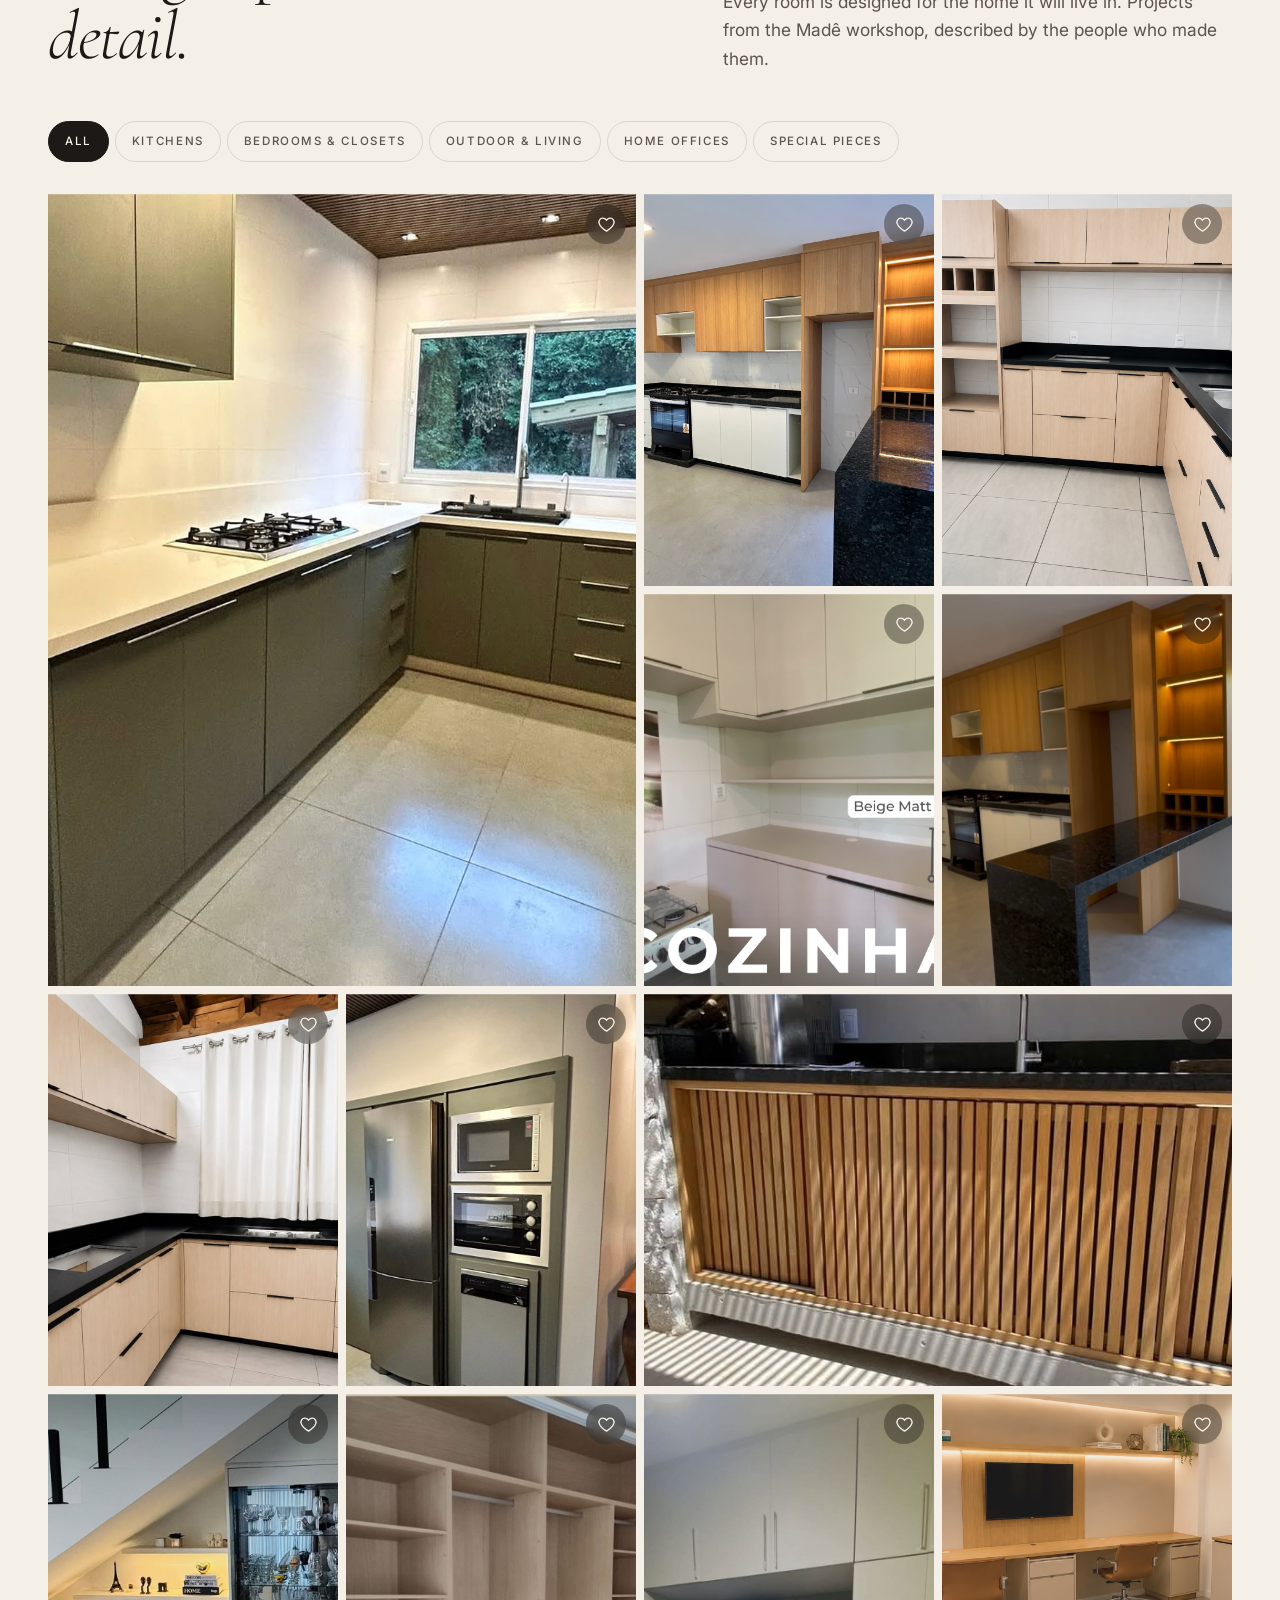
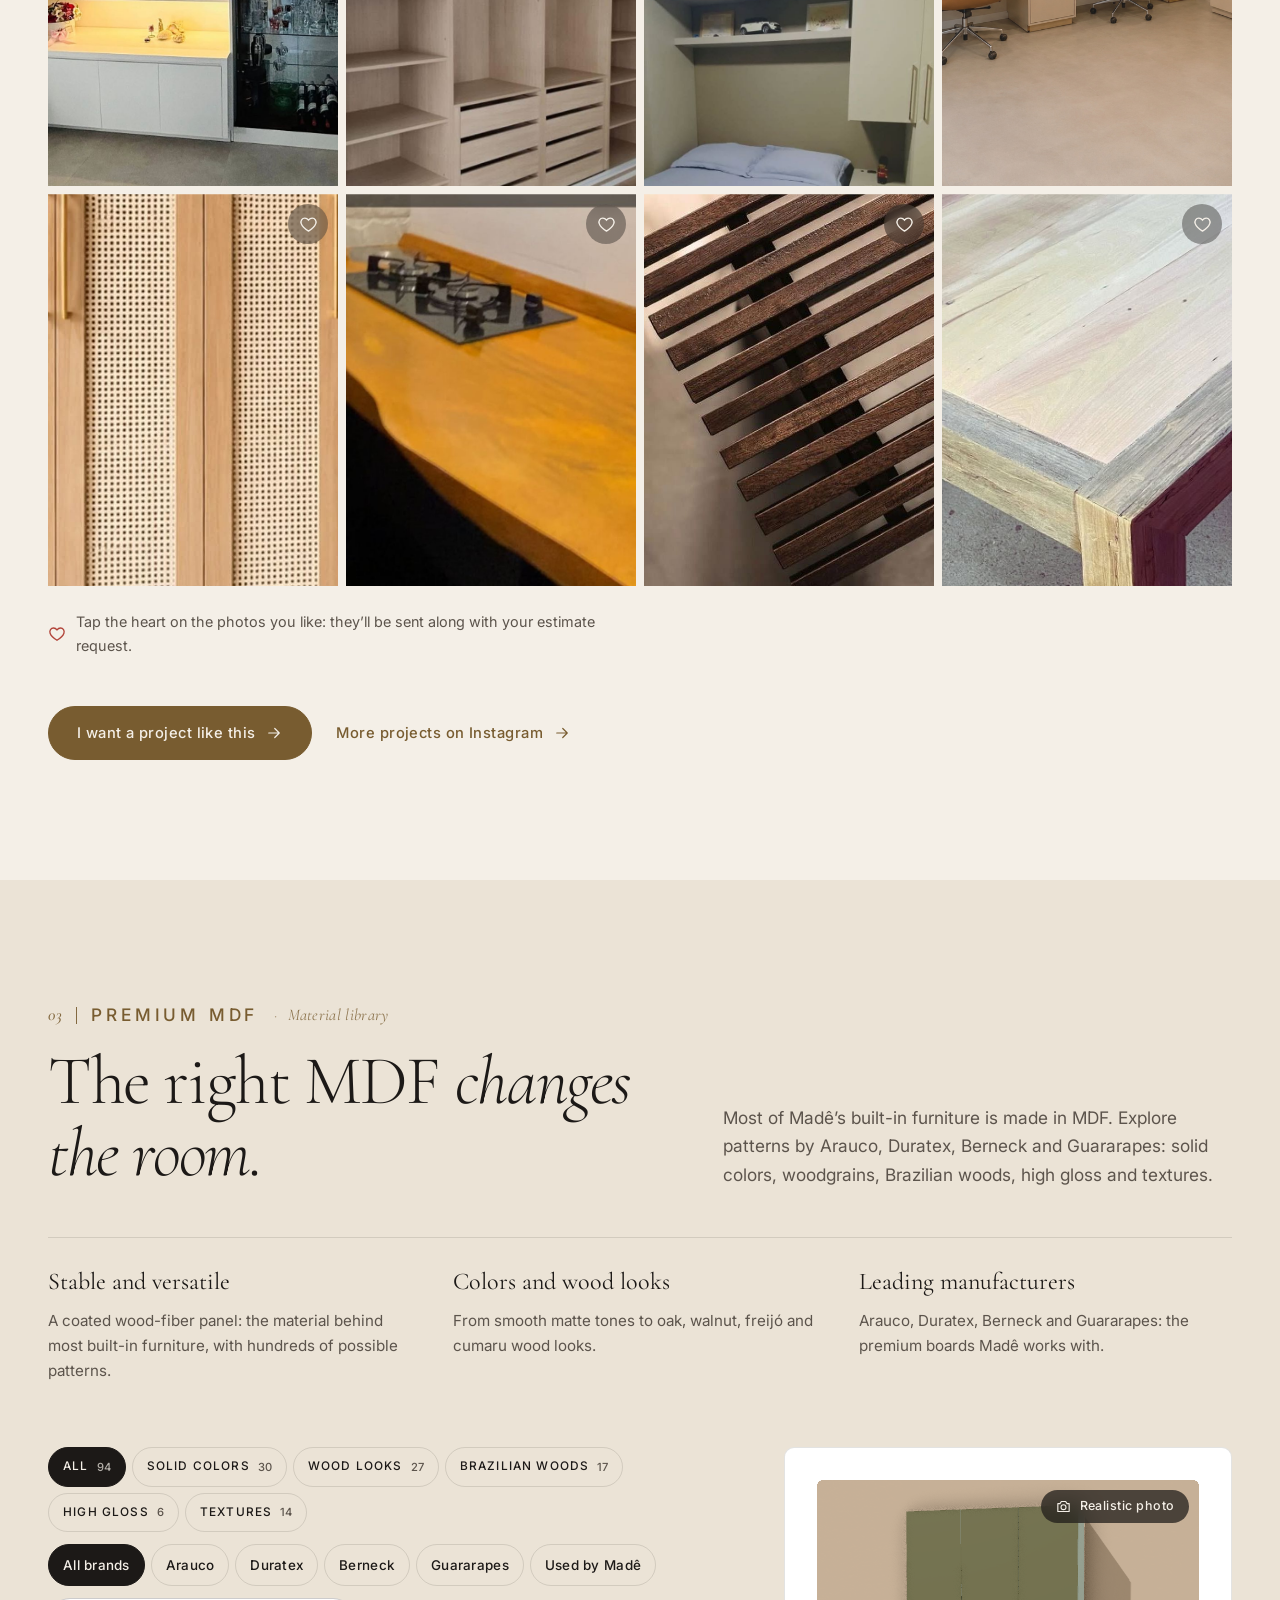
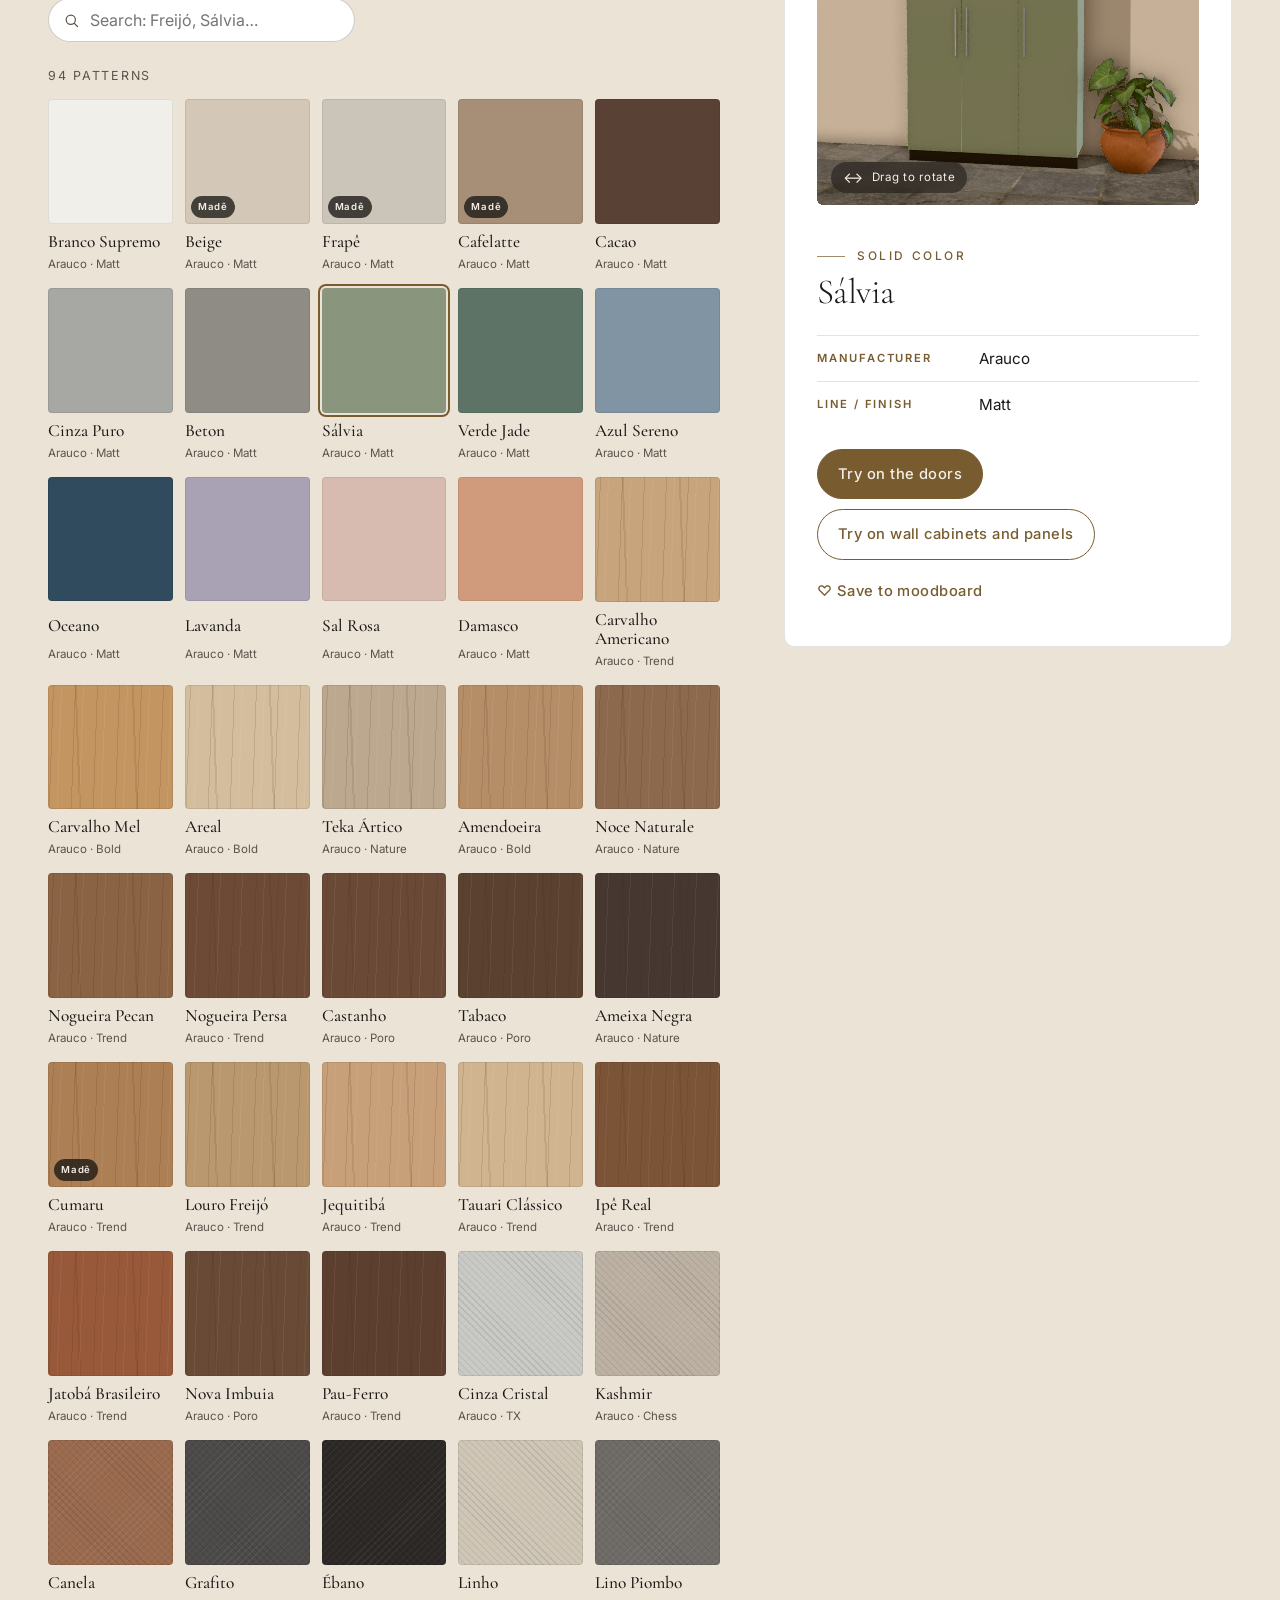
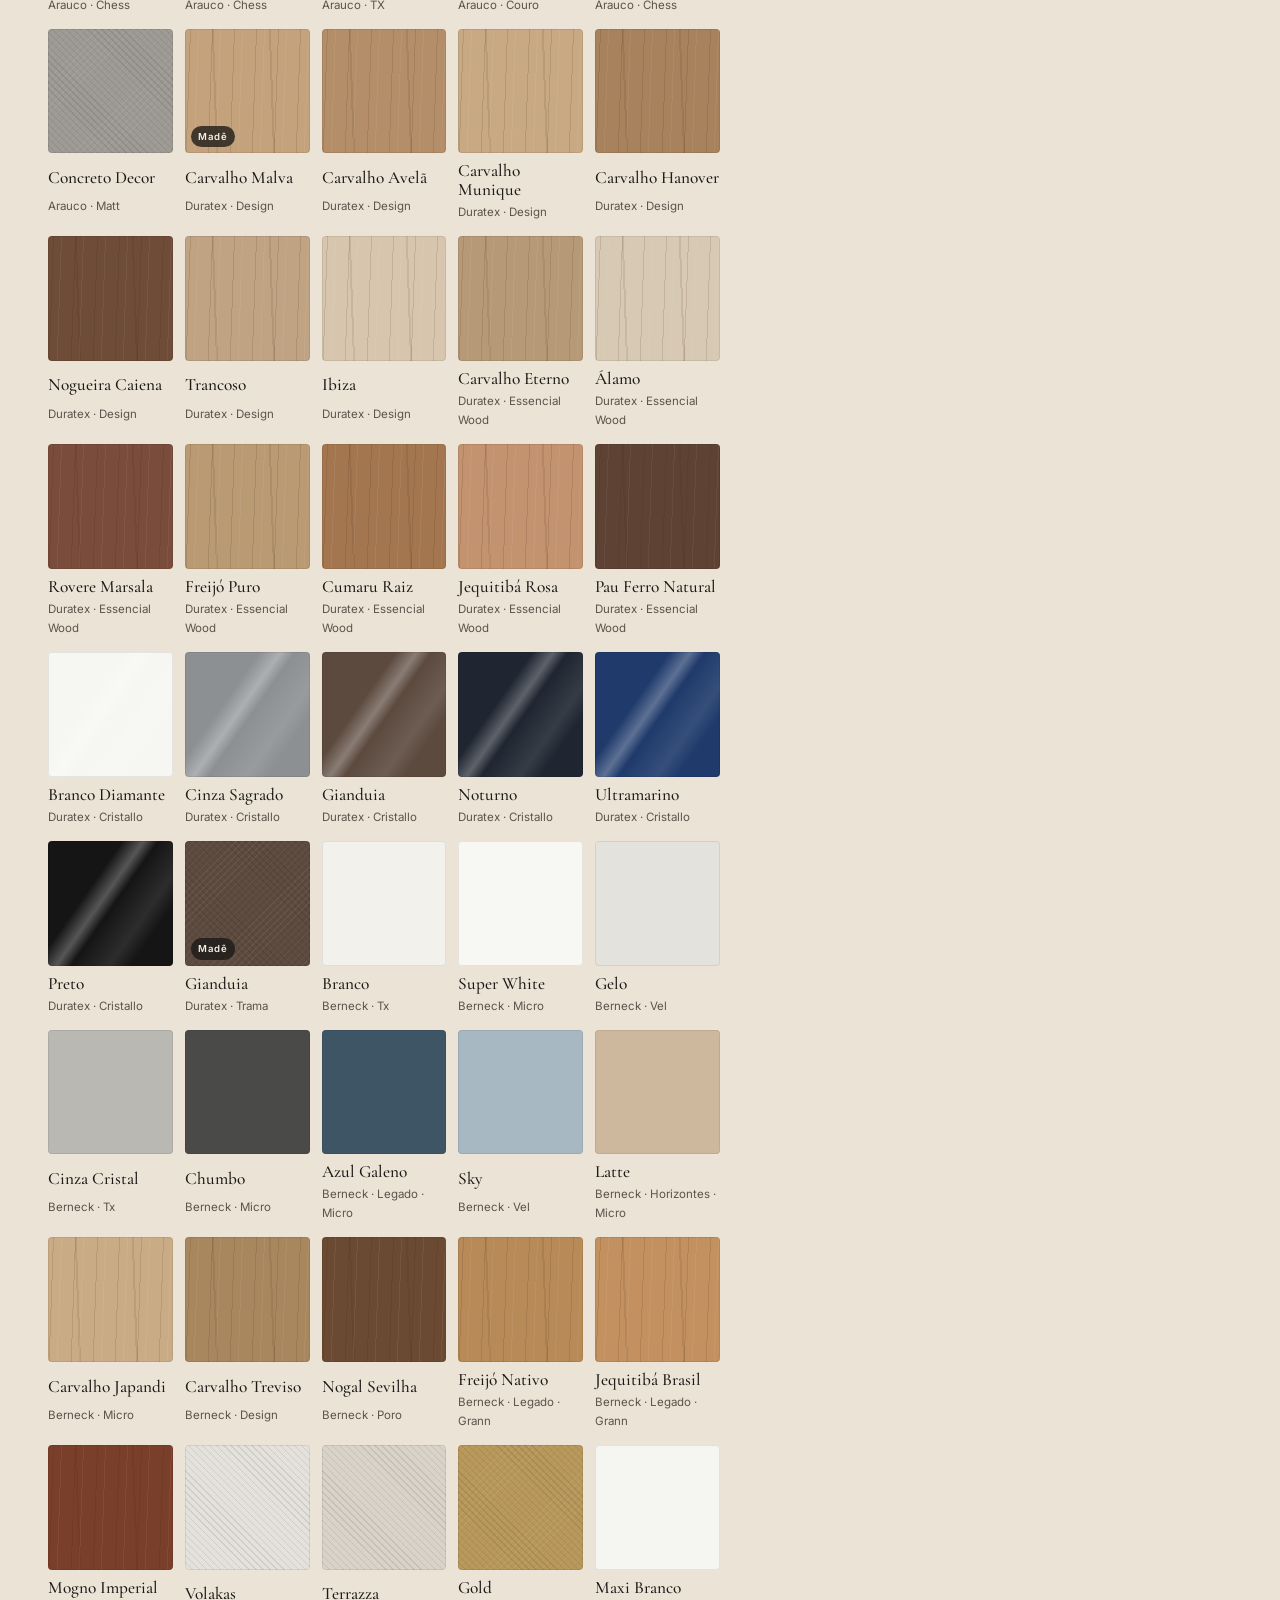
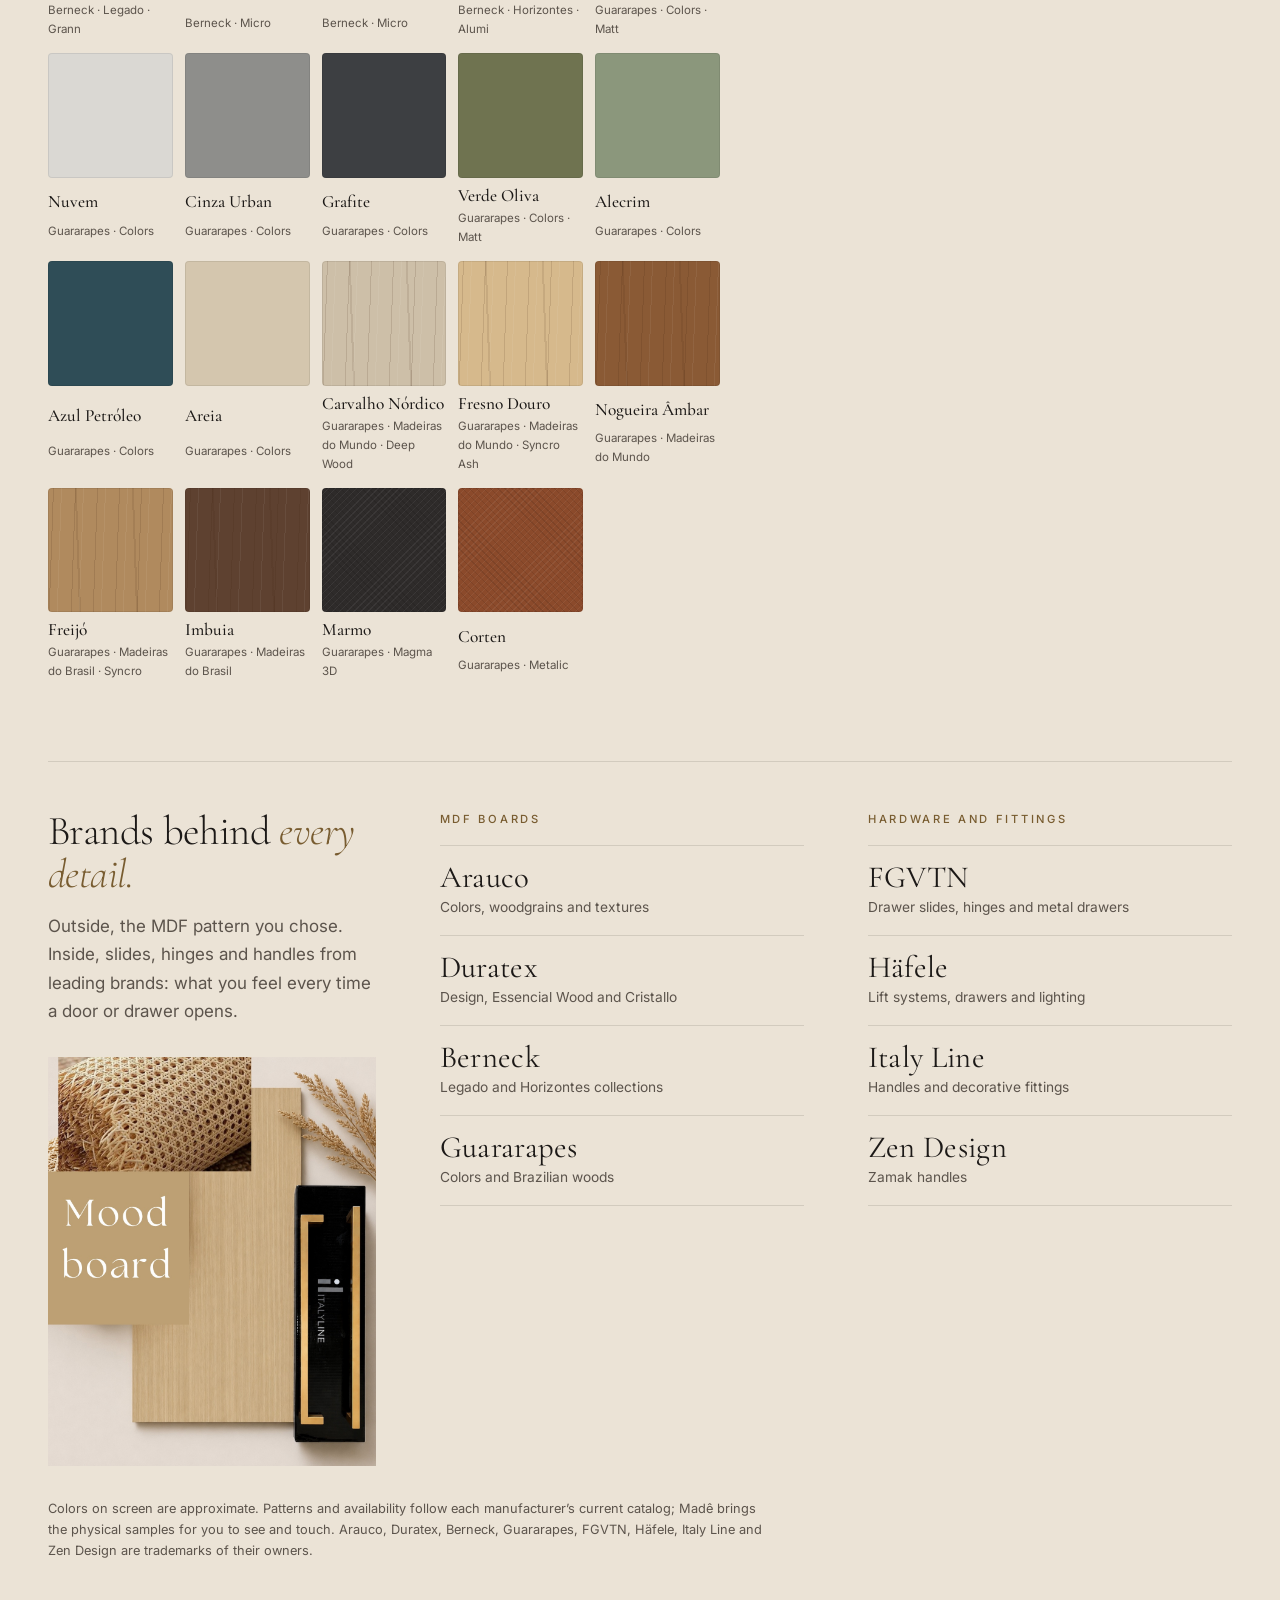
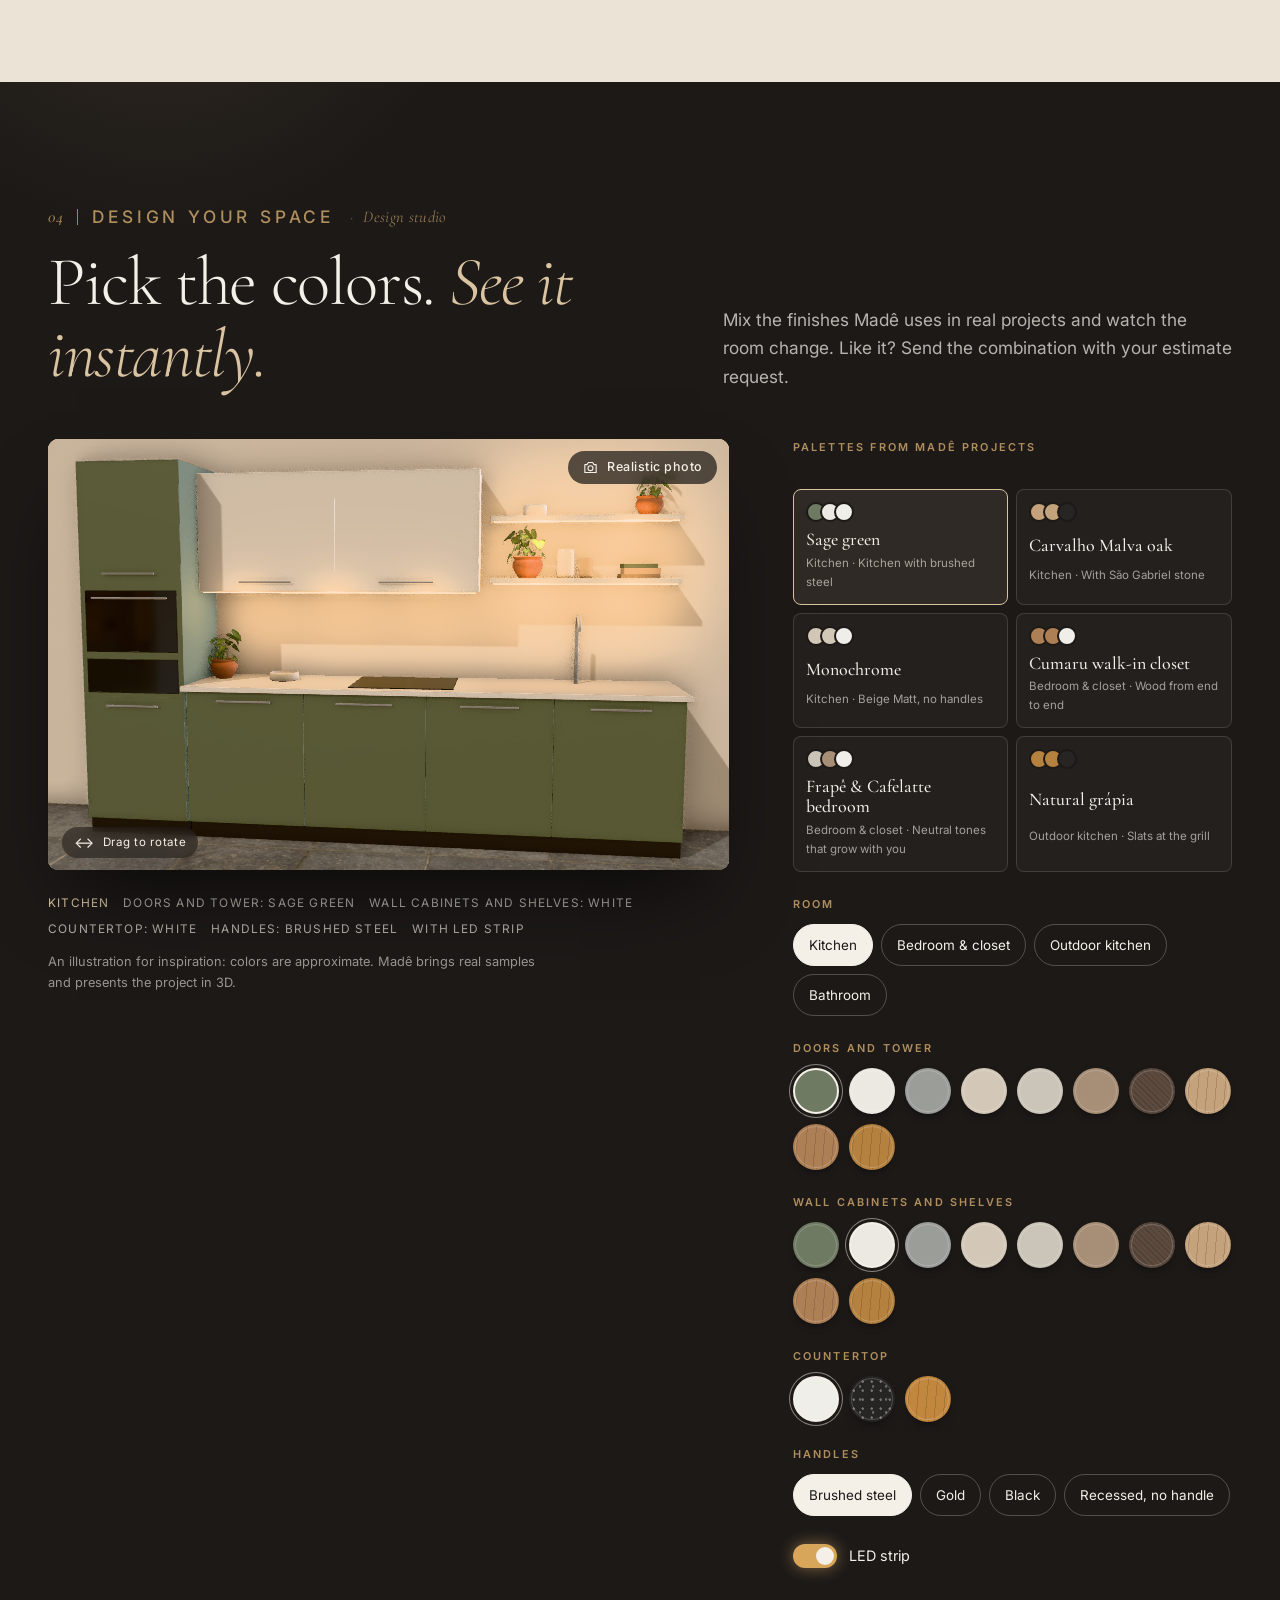
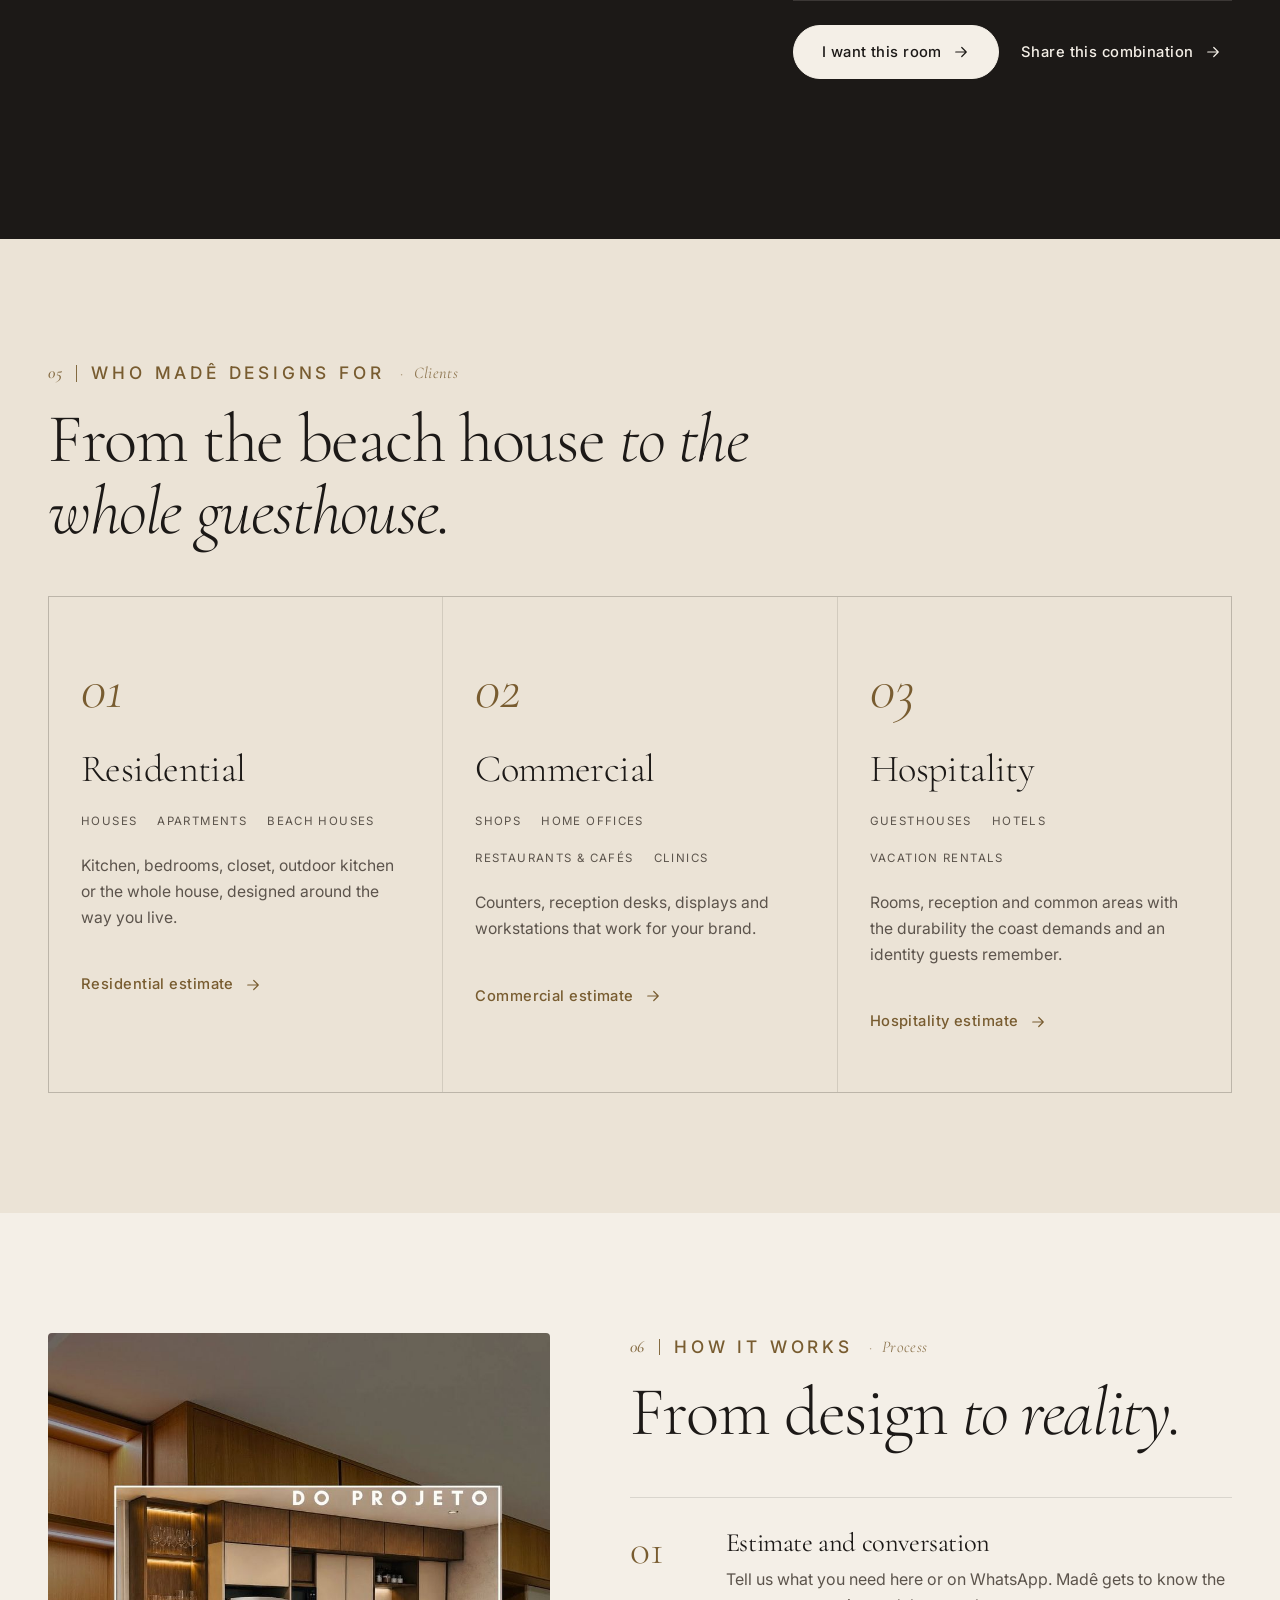
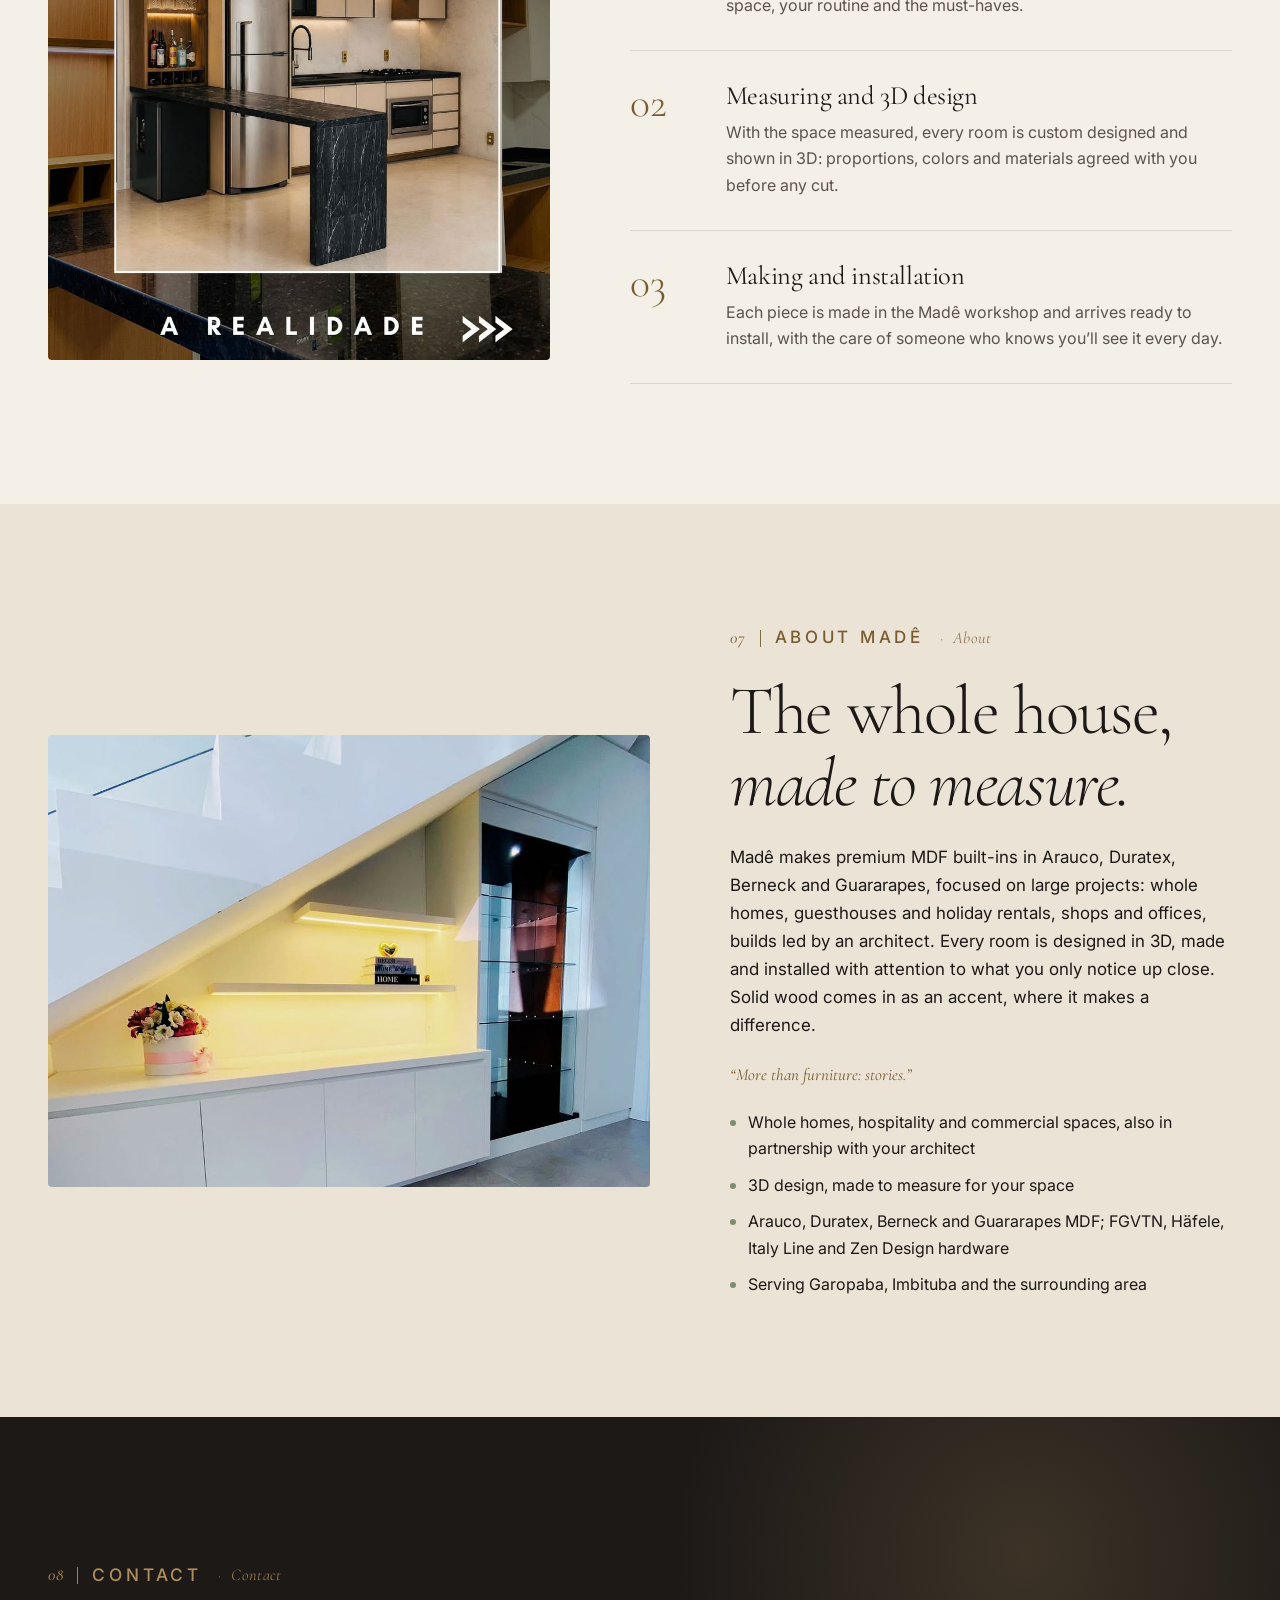
==== commit 4c700dde: "Histórias dos projetos, marcas de MDF e ferragens, fotos em alta e capa nova - Seção "01 Histórias":" ====
--- a/index.html
+++ b/index.html
@@ -4,7 +4,7 @@
 <meta charset="utf-8">
 <meta name="viewport" content="width=device-width, initial-scale=1">
 <title>Madê Marcenaria — ambientes planejados em Garopaba e Imbituba</title>
-<meta name="description" content="Ambientes e móveis planejados em MDF premium, Arauco e Duratex, em Garopaba e Imbituba: cozinhas, quartos, closets e áreas gourmet para casas, apartamentos, comércios e pousadas. Faça seu pré-orçamento.">
+<meta name="description" content="Ambientes e móveis planejados em MDF premium Arauco, Duratex, Berneck e Guararapes, com ferragens Häfele e FGVTN, em Garopaba e Imbituba: cozinhas, quartos, closets e áreas gourmet para casas, apartamentos, comércios e pousadas. Faça seu pré-orçamento.">
 <!-- TODO: confirmar com a dona — domínio final (canonical, OG e JSON-LD usam mademarcenaria.com.br por enquanto). -->
 <link rel="canonical" href="https://www.mademarcenaria.com.br/">
 <meta property="og:type" content="website">
@@ -18,7 +18,7 @@
 <meta name="theme-color" content="#1C1917">
 <link rel="icon" href="assets/favicon-32.png" sizes="32x32">
 <link rel="apple-touch-icon" href="assets/favicon-180.png">
-<link rel="preload" as="image" href="assets/fotos/capa-tronco.jpg" fetchpriority="high">
+<link rel="preload" as="image" href="assets/fotos/capa-ambiente.jpg" fetchpriority="high">
 <link rel="preconnect" href="https://fonts.googleapis.com">
 <link rel="preconnect" href="https://fonts.gstatic.com" crossorigin>
 <link rel="stylesheet" href="https://fonts.googleapis.com/css2?family=Cormorant+Garamond:ital,wght@0,300;0,400;0,500;1,300;1,400&family=Inter:wght@400;500;600&display=swap">
@@ -85,7 +85,7 @@
     </div>
     <button class="menu-btn" type="button" aria-expanded="false" aria-controls="menu" aria-label="Abrir menu"><span></span></button>
     <nav class="menu" id="menu" aria-label="Seções do site">
-      <a href="#projetos">Projetos</a>
+      <a href="#historias">Projetos</a>
       <a href="#mdf">MDF</a>
       <a href="#monte">Monte o seu</a>
       <a href="#processo">Como funciona</a>
@@ -102,9 +102,11 @@
   <section class="heroi" aria-labelledby="titulo-heroi">
     <div id="inicio-sentinela" aria-hidden="true"></div>
     <div class="heroi__fundo">
-      <!-- Corte de tronco com os anéis da madeira — a primeira foto de madeira do
-           Instagram (post fixado /p/DFGRiScRxeQ/), escolha do Lucas em 17/10/2026. -->
-      <img src="assets/fotos/capa-tronco.jpg" alt="" width="1800" height="1800" fetchpriority="high">
+      <!-- Capa nova (pedido do Lucas, 21/10/2026): dois grandes ambientes planejados GERADOS POR IA
+           (originais 5504 px em marca/capa-ia-2026-10-21/). Não são obras entregues pela Madê
+           (o Lucas tirou o selo "Imagem ilustrativa": é o tipo de projeto que ela faz) — nunca usar no portfólio. A capa antiga (corte do tronco) continua em capa-tronco.jpg. -->
+      <img src="assets/fotos/capa-ambiente.jpg" alt="" width="2560" height="1429" fetchpriority="high">
+      <img class="heroi__alt" src="assets/fotos/capa-ambiente-2.jpg" alt="" width="2560" height="1429" decoding="async" fetchpriority="low">
     </div>
     <div class="heroi__veu" aria-hidden="true"></div>
     <div class="heroi__luz" aria-hidden="true"></div>
@@ -120,7 +122,7 @@
           <p>Móveis planejados em MDF premium, da cozinha à casa inteira, para residências, comércios e pousadas.</p>
           <div class="heroi__acoes">
             <button class="btn btn--creme" type="button" data-orcamento>Fazer pré-orçamento <svg class="seta" viewBox="0 0 24 24" fill="none" stroke="currentColor" stroke-width="1.6" stroke-linecap="round" stroke-linejoin="round" aria-hidden="true"><path d="M5 12h14M13 6l6 6-6 6"/></svg></button>
-            <a class="link-seta link-seta--claro" href="#projetos">Ver projetos <svg class="seta" viewBox="0 0 24 24" fill="none" stroke="currentColor" stroke-width="1.6" stroke-linecap="round" stroke-linejoin="round" aria-hidden="true"><path d="M5 12h14M13 6l6 6-6 6"/></svg></a>
+            <a class="link-seta link-seta--claro" href="#historias">Ver projetos <svg class="seta" viewBox="0 0 24 24" fill="none" stroke="currentColor" stroke-width="1.6" stroke-linecap="round" stroke-linejoin="round" aria-hidden="true"><path d="M5 12h14M13 6l6 6-6 6"/></svg></a>
           </div>
         </div>
       </div>
@@ -156,12 +158,164 @@
     </div>
   </section>
 
+  <!-- ===================== HISTÓRIAS (projetos em destaque) =====================
+       Pedido do Lucas (21/10/2026), com a Thonet Interiores e a Mobliares como referência:
+       cada projeto em destaque conta a sua história. Abas em site.js; sem JS, tudo aparece em sequência.
+       TODO: confirmar com a dona — fotos originais em alta e se quer outros projetos aqui. -->
+  <section class="historias escuro" id="historias" aria-labelledby="titulo-historias">
+    <div class="container">
+      <div class="secao__cabeca secao__cabeca--linha sobe">
+        <div>
+          <p class="kicker"><span class="kicker__num">01</span>Histórias<span class="kicker__en" lang="en" data-sem-traducao>Featured projects</span></p>
+          <h2 id="titulo-historias" style="margin-top: 16px">Cada projeto <em>conta uma história.</em></h2>
+        </div>
+        <p class="suave">Muito mais que móveis: um pedido, um espaço e a solução que a Madê desenhou para ele. Escolha um capítulo.</p>
+      </div>
+
+      <div class="historias__abas sobe" role="tablist" aria-label="Projetos em destaque">
+        <button class="historias__aba" type="button" role="tab" id="aba-salvia" aria-controls="historia-salvia" aria-selected="true"><span class="historias__num">01</span><span class="historias__nome">Cozinha verde-sálvia</span><small>Cozinha</small></button>
+        <button class="historias__aba" type="button" role="tab" id="aba-adega" aria-controls="historia-adega" aria-selected="false" tabindex="-1"><span class="historias__num">02</span><span class="historias__nome">Adega iluminada</span><small>Cozinha integrada</small></button>
+        <button class="historias__aba" type="button" role="tab" id="aba-escritorio" aria-controls="historia-escritorio" aria-selected="false" tabindex="-1"><span class="historias__num">03</span><span class="historias__nome">Escritório para dois</span><small>Escritório</small></button>
+        <button class="historias__aba" type="button" role="tab" id="aba-mono" aria-controls="historia-mono" aria-selected="false" tabindex="-1"><span class="historias__num">04</span><span class="historias__nome">Cozinha monocromática</span><small>Cozinha</small></button>
+        <button class="historias__aba" type="button" role="tab" id="aba-closet" aria-controls="historia-closet" aria-selected="false" tabindex="-1"><span class="historias__num">05</span><span class="historias__nome">Closet ele e ela</span><small>Closet</small></button>
+      </div>
+
+      <!-- Post /p/DcrjEx3xTH5/ — texto só com o que a dona escreveu na legenda. -->
+      <article class="historia" id="historia-salvia" role="tabpanel" aria-labelledby="aba-salvia">
+        <div class="historia__fotos">
+          <figure>
+              <img src="assets/fotos/cozinha-salvia.jpg" alt="Cozinha planejada em verde-sálvia com bancada branca e janela" width="864" height="1080" loading="lazy">
+              <img src="assets/fotos/cozinha-paineis.jpg" alt="Torre de eletros em verde-sálvia com painéis cinza nas paredes" width="864" height="1080" loading="lazy" hidden>
+          </figure>
+            <div class="historia__nav" data-sem-traducao>
+              <button type="button" class="historia__seta" data-passo="-1" aria-label="Foto anterior"><svg viewBox="0 0 24 24" fill="none" stroke="currentColor" stroke-width="1.6" stroke-linecap="round" stroke-linejoin="round" aria-hidden="true"><path d="M19 12H5M11 6l-6 6 6 6"/></svg></button>
+              <span class="historia__conta" aria-live="polite">1 / 2</span>
+              <button type="button" class="historia__seta" data-passo="1" aria-label="Próxima foto"><svg viewBox="0 0 24 24" fill="none" stroke="currentColor" stroke-width="1.6" stroke-linecap="round" stroke-linejoin="round" aria-hidden="true"><path d="M5 12h14M13 6l6 6-6 6"/></svg></button>
+            </div>
+          <span class="historia__marca" aria-hidden="true">01</span>
+        </div>
+        <div class="historia__texto">
+          <p class="historia__olho">Moderna, acolhedora e sofisticada</p>
+          <h3>Cozinha <em>verde-sálvia</em></h3>
+          <p>O verde-sálvia dá o tom; o branco, o cinza e o aço escovado equilibram. As paredes ganharam painéis em cinza e a torre de eletros veio na mesma cor dos armários. Do projeto em 3D à montagem, feita em parceria com a @marchi.montagens.</p>
+          <dl class="historia__ficha">
+              <div><dt>Ambiente</dt><dd>Cozinha</dd></div>
+              <div><dt>Paleta</dt><dd>Verde-sálvia, branco e cinza</dd></div>
+              <div><dt>Detalhes</dt><dd>Aço escovado e painéis nas paredes</dd></div>
+          </dl>
+          <div class="historia__acoes">
+            <button class="btn btn--creme" type="button" data-orcamento>Quero um projeto assim <svg class="seta" viewBox="0 0 24 24" fill="none" stroke="currentColor" stroke-width="1.6" stroke-linecap="round" stroke-linejoin="round" aria-hidden="true"><path d="M5 12h14M13 6l6 6-6 6"/></svg></button>
+            <a class="link-seta link-seta--claro" href="https://www.instagram.com/made.marcenaria/p/DcrjEx3xTH5/" target="_blank" rel="noopener">Ver no Instagram <svg class="seta" viewBox="0 0 24 24" fill="none" stroke="currentColor" stroke-width="1.6" stroke-linecap="round" stroke-linejoin="round" aria-hidden="true"><path d="M5 12h14M13 6l6 6-6 6"/></svg></a>
+          </div>
+        </div>
+      </article>
+      <!-- Fotos em alta enviadas em 21/10/2026. TODO: confirmar com a dona — padrão do MDF, pedra e post de origem; o texto descreve só o que a foto mostra. -->
+      <article class="historia" id="historia-adega" role="tabpanel" aria-labelledby="aba-adega">
+        <div class="historia__fotos">
+          <figure>
+              <img src="assets/fotos/cozinha-adega.jpg" alt="Cozinha amadeirada com torre de nichos iluminados, adega e bancada em pedra escura" width="1080" height="1350" loading="lazy">
+              <img src="assets/fotos/cozinha-adega-balcao.jpg" alt="Bancada em pedra escura com queda até o piso diante da torre iluminada" width="1080" height="1350" loading="lazy" hidden>
+          </figure>
+            <div class="historia__nav" data-sem-traducao>
+              <button type="button" class="historia__seta" data-passo="-1" aria-label="Foto anterior"><svg viewBox="0 0 24 24" fill="none" stroke="currentColor" stroke-width="1.6" stroke-linecap="round" stroke-linejoin="round" aria-hidden="true"><path d="M19 12H5M11 6l-6 6 6 6"/></svg></button>
+              <span class="historia__conta" aria-live="polite">1 / 2</span>
+              <button type="button" class="historia__seta" data-passo="1" aria-label="Próxima foto"><svg viewBox="0 0 24 24" fill="none" stroke="currentColor" stroke-width="1.6" stroke-linecap="round" stroke-linejoin="round" aria-hidden="true"><path d="M5 12h14M13 6l6 6-6 6"/></svg></button>
+            </div>
+          <span class="historia__marca" aria-hidden="true">02</span>
+        </div>
+        <div class="historia__texto">
+          <p class="historia__olho">Luz no lugar certo</p>
+          <h3>Adega <em>iluminada</em></h3>
+          <p>Aéreos amadeirados até o teto, uma torre com nichos iluminados por LED e adega para as garrafas, e uma bancada em pedra escura que desce até o piso e separa a cozinha da sala.</p>
+          <dl class="historia__ficha">
+              <div><dt>Ambiente</dt><dd>Cozinha integrada</dd></div>
+              <div><dt>Destaque</dt><dd>Nichos com LED e adega</dd></div>
+              <div><dt>Bancada</dt><dd>Pedra escura com queda até o piso</dd></div>
+          </dl>
+          <div class="historia__acoes">
+            <button class="btn btn--creme" type="button" data-orcamento>Quero um projeto assim <svg class="seta" viewBox="0 0 24 24" fill="none" stroke="currentColor" stroke-width="1.6" stroke-linecap="round" stroke-linejoin="round" aria-hidden="true"><path d="M5 12h14M13 6l6 6-6 6"/></svg></button>
+            <a class="link-seta link-seta--claro" data-insta-link href="https://www.instagram.com/made.marcenaria/" target="_blank" rel="noopener">Mais no Instagram <svg class="seta" viewBox="0 0 24 24" fill="none" stroke="currentColor" stroke-width="1.6" stroke-linecap="round" stroke-linejoin="round" aria-hidden="true"><path d="M5 12h14M13 6l6 6-6 6"/></svg></a>
+          </div>
+        </div>
+      </article>
+      <!-- Foto em alta enviada em 21/10/2026; frases da legenda do post /p/DavF5AHRYTO/. TODO: confirmar com a dona — materiais. -->
+      <article class="historia" id="historia-escritorio" role="tabpanel" aria-labelledby="aba-escritorio">
+        <div class="historia__fotos">
+          <figure>
+              <img src="assets/fotos/escritorio.jpg" alt="Escritório planejado com bancada dupla, painel amadeirado e prateleira iluminada" width="1080" height="1350" loading="lazy">
+          </figure>
+          <span class="historia__marca" aria-hidden="true">03</span>
+        </div>
+        <div class="historia__texto">
+          <p class="historia__olho">Design, conforto e funcionalidade</p>
+          <h3>Escritório <em>para dois</em></h3>
+          <p>Uma bancada contínua para duas pessoas trabalharem lado a lado, gaveteiros sob medida, painel amadeirado para a TV e uma prateleira com luz embutida de ponta a ponta. Um espaço projetado para organizar, com cada detalhe pensado para o dia a dia.</p>
+          <dl class="historia__ficha">
+              <div><dt>Ambiente</dt><dd>Escritório</dd></div>
+              <div><dt>Programa</dt><dd>Bancada dupla e gaveteiros</dd></div>
+              <div><dt>Luz</dt><dd>Prateleira com LED embutido</dd></div>
+          </dl>
+          <div class="historia__acoes">
+            <button class="btn btn--creme" type="button" data-orcamento>Quero um projeto assim <svg class="seta" viewBox="0 0 24 24" fill="none" stroke="currentColor" stroke-width="1.6" stroke-linecap="round" stroke-linejoin="round" aria-hidden="true"><path d="M5 12h14M13 6l6 6-6 6"/></svg></button>
+            <a class="link-seta link-seta--claro" data-insta-link href="https://www.instagram.com/made.marcenaria/" target="_blank" rel="noopener">Mais no Instagram <svg class="seta" viewBox="0 0 24 24" fill="none" stroke="currentColor" stroke-width="1.6" stroke-linecap="round" stroke-linejoin="round" aria-hidden="true"><path d="M5 12h14M13 6l6 6-6 6"/></svg></a>
+          </div>
+        </div>
+      </article>
+      <!-- Post /p/DS5dfY-kf-9/ (foto em alta enviada em 21/10/2026, recortada sem o letreiro da arte). -->
+      <article class="historia" id="historia-mono" role="tabpanel" aria-labelledby="aba-mono">
+        <div class="historia__fotos">
+          <figure>
+              <img src="assets/fotos/cozinha-monocromatica.jpg" alt="Cozinha pequena toda em MDF Beige Matt da Arauco, com nicho aberto sob os aéreos" width="1600" height="1168" loading="lazy">
+          </figure>
+          <span class="historia__marca" aria-hidden="true">04</span>
+        </div>
+        <div class="historia__texto">
+          <p class="historia__olho">Poucos metros, uma cor só</p>
+          <h3>Cozinha <em>monocromática</em></h3>
+          <p>Armários, bancada e prateleiras no mesmo Beige Matt, da Arauco. Com uma paleta única, o olhar não encontra divisões e a cozinha pequena parece maior.</p>
+          <dl class="historia__ficha">
+              <div><dt>Ambiente</dt><dd>Cozinha</dd></div>
+              <div><dt>MDF</dt><dd>Beige Matt · Arauco</dd></div>
+              <div><dt>A ideia</dt><dd>Uma cor só para ampliar</dd></div>
+          </dl>
+          <div class="historia__acoes">
+            <button class="btn btn--creme" type="button" data-orcamento>Quero um projeto assim <svg class="seta" viewBox="0 0 24 24" fill="none" stroke="currentColor" stroke-width="1.6" stroke-linecap="round" stroke-linejoin="round" aria-hidden="true"><path d="M5 12h14M13 6l6 6-6 6"/></svg></button>
+            <a class="link-seta link-seta--claro" href="https://www.instagram.com/made.marcenaria/p/DS5dfY-kf-9/" target="_blank" rel="noopener">Ver no Instagram <svg class="seta" viewBox="0 0 24 24" fill="none" stroke="currentColor" stroke-width="1.6" stroke-linecap="round" stroke-linejoin="round" aria-hidden="true"><path d="M5 12h14M13 6l6 6-6 6"/></svg></a>
+          </div>
+        </div>
+      </article>
+      <!-- Post /p/DFK03tIRqSP/ — texto só com o que a dona escreveu na legenda. -->
+      <article class="historia" id="historia-closet" role="tabpanel" aria-labelledby="aba-closet">
+        <div class="historia__fotos">
+          <figure>
+              <img src="assets/fotos/closet.jpg" alt="Closet planejado em MDF Cumaru" width="710" height="888" loading="lazy">
+          </figure>
+          <span class="historia__marca" aria-hidden="true">05</span>
+        </div>
+        <div class="historia__texto">
+          <p class="historia__olho">Espaços iguais, rotinas diferentes</p>
+          <h3>Closet <em>ele e ela</em></h3>
+          <p>Uma parede de 2,80 m dividida em duas metades iguais, uma para cada um. O amadeirado Cumaru Trend, da Arauco, aquece o ambiente e deixa a marcenaria com cara de casa.</p>
+          <dl class="historia__ficha">
+              <div><dt>Ambiente</dt><dd>Closet</dd></div>
+              <div><dt>Medida</dt><dd>2,80 m de parede</dd></div>
+              <div><dt>MDF</dt><dd>Cumaru Trend · Arauco</dd></div>
+          </dl>
+          <div class="historia__acoes">
+            <button class="btn btn--creme" type="button" data-orcamento>Quero um projeto assim <svg class="seta" viewBox="0 0 24 24" fill="none" stroke="currentColor" stroke-width="1.6" stroke-linecap="round" stroke-linejoin="round" aria-hidden="true"><path d="M5 12h14M13 6l6 6-6 6"/></svg></button>
+            <a class="link-seta link-seta--claro" href="https://www.instagram.com/made.marcenaria/p/DFK03tIRqSP/" target="_blank" rel="noopener">Ver no Instagram <svg class="seta" viewBox="0 0 24 24" fill="none" stroke="currentColor" stroke-width="1.6" stroke-linecap="round" stroke-linejoin="round" aria-hidden="true"><path d="M5 12h14M13 6l6 6-6 6"/></svg></a>
+          </div>
+        </div>
+      </article>
+    </div>
+  </section>
+
   <!-- ===================== PROJETOS ===================== -->
   <section class="secao" id="projetos" aria-labelledby="titulo-projetos">
     <div class="container">
       <div class="secao__cabeca secao__cabeca--linha sobe">
         <div>
-          <p class="kicker"><span class="kicker__num">01</span>Projetos<span class="kicker__en" lang="en" data-sem-traducao>Portfolio</span></p>
+          <p class="kicker"><span class="kicker__num">02</span>Projetos<span class="kicker__en" lang="en" data-sem-traducao>Portfolio</span></p>
           <h2 id="titulo-projetos" style="margin-top: 16px">Projeto, precisão <em>e detalhe.</em></h2>
         </div>
         <p class="suave">Cada ambiente é desenhado para a casa onde vai morar. Projetos que saíram da oficina da Madê, com as palavras de quem fez.</p>
@@ -179,7 +333,7 @@
       <!-- Fotos dos posts do @made.marcenaria (baixadas em 17/10/2026, recortadas sem os
            textos das artes; brutos em marca/instagram-bruto/). Títulos das legendas da dona.
            TODO: confirmar com a dona — trocar pelos originais em alta quando ela mandar. -->
-      <!-- 12 fotos: destaque (2x4) + largo (2x2) + 10 normais — conta fechada para a grade de 4 colunas não deixar buraco. -->
+      <!-- 16 fotos: destaque (2x4) + largo (2x2) + 14 normais — conta fechada para a grade de 4 colunas não deixar buraco. -->
       <div class="mosaico">
         <div class="peca peca--destaque sobe sobe--img" data-ambiente="cozinha">
           <button class="projeto" type="button">
@@ -187,6 +341,30 @@
           <figcaption><span class="kicker">Cozinha</span><b>Verde-sálvia</b><small>Branco, cinza e aço escovado</small></figcaption>
         </button>
         </div>
+        <div class="peca sobe sobe--img" data-ambiente="cozinha">
+          <button class="projeto" type="button">
+          <img src="assets/fotos/cozinha-adega.jpg" alt="Cozinha amadeirada com torre de nichos iluminados, adega e bancada em pedra escura" width="1080" height="1350" loading="lazy">
+          <figcaption><span class="kicker">Cozinha</span><b>Adega iluminada</b><small>Nichos com LED até o teto</small></figcaption>
+        </button>
+        </div>
+        <div class="peca sobe sobe--img sobe--2" data-ambiente="cozinha">
+          <button class="projeto" type="button">
+          <img src="assets/fotos/cozinha-clara.jpg" alt="Cozinha em amadeirado claro com puxadores pretos e bancada escura" width="1080" height="1350" loading="lazy">
+          <figcaption><span class="kicker">Cozinha</span><b>Amadeirado e preto</b><small>Puxadores pretos e nichos abertos</small></figcaption>
+        </button>
+        </div>
+        <div class="peca sobe sobe--img sobe--3" data-ambiente="cozinha">
+          <button class="projeto" type="button">
+          <img src="assets/fotos/cozinha-monocromatica.jpg" alt="Cozinha pequena toda em MDF Beige Matt da Arauco" width="1600" height="1168" loading="lazy">
+          <figcaption><span class="kicker">Cozinha</span><b>Monocromática</b><small>Beige Matt, da Arauco</small></figcaption>
+        </button>
+        </div>
+        <div class="peca sobe sobe--img" data-ambiente="cozinha">
+          <button class="projeto" type="button">
+          <img src="assets/fotos/cozinha-adega-balcao.jpg" alt="Bancada em pedra escura com queda até o piso" width="1080" height="1350" loading="lazy">
+          <figcaption><span class="kicker">Cozinha</span><b>Bancada em pedra</b><small>Com queda até o piso</small></figcaption>
+        </button>
+        </div>
         <div class="peca sobe sobe--img sobe--2" data-ambiente="cozinha">
           <button class="projeto" type="button">
           <img src="assets/fotos/cozinha-carvalho.jpg" alt="Cozinha em Carvalho Malva com pedra preta escovada" width="864" height="1080" loading="lazy">
@@ -225,7 +403,7 @@
         </div>
         <div class="peca sobe sobe--img sobe--2" data-ambiente="escritorio">
           <button class="projeto" type="button">
-          <img src="assets/fotos/escritorio.jpg" alt="Escritório planejado com bancada dupla e painel ripado" width="800" height="1000" loading="lazy">
+          <img src="assets/fotos/escritorio.jpg" alt="Escritório planejado com bancada dupla, painel amadeirado e prateleira iluminada" width="1080" height="1350" loading="lazy">
           <figcaption><span class="kicker">Escritório</span><b>Para organizar o dia</b><small>Design, conforto e função</small></figcaption>
         </button>
         </div>
@@ -268,16 +446,16 @@
     <div class="container">
       <div class="secao__cabeca secao__cabeca--linha sobe">
         <div>
-          <p class="kicker"><span class="kicker__num">02</span>MDF premium<span class="kicker__en" lang="en" data-sem-traducao>Material library</span></p>
+          <p class="kicker"><span class="kicker__num">03</span>MDF premium<span class="kicker__en" lang="en" data-sem-traducao>Material library</span></p>
           <h2 id="titulo-mdf" style="margin-top: 16px">O MDF certo <em>muda o ambiente.</em></h2>
         </div>
-        <p class="suave">A maior parte dos planejados da Madê é feita em MDF. Explore os padrões da Arauco e da Duratex: cores sólidas, amadeirados, madeiras brasileiras, alto brilho e texturas.</p>
+        <p class="suave">A maior parte dos planejados da Madê é feita em MDF. Explore os padrões da Arauco, Duratex, Berneck e Guararapes: cores sólidas, amadeirados, madeiras brasileiras, alto brilho e texturas.</p>
       </div>
 
       <div class="mdf__porques sobe">
         <div><b>Estável e versátil</b><p>Chapa de fibra de madeira revestida: o material da maioria dos móveis planejados, com centenas de padrões possíveis.</p></div>
         <div><b>Cores e amadeirados</b><p>Dos tons lisos e foscos aos amadeirados de carvalho, nogueira, freijó e cumaru.</p></div>
-        <div><b>Fabricantes de referência</b><p>Arauco e Duratex, as mesmas marcas dos projetos que a Madê publica.</p></div>
+        <div><b>Fabricantes de referência</b><p>Arauco, Duratex, Berneck e Guararapes: as chapas premium com que a Madê trabalha.</p></div>
       </div>
 
       <div class="mdf__explorador sobe">
@@ -292,7 +470,38 @@
         </div>
         <aside class="mdf__detalhe" aria-live="polite" data-sem-traducao></aside>
       </div>
-      <p class="mdf__nota">Cores aproximadas na tela. Padrões e disponibilidade seguem o catálogo vigente de cada fabricante; a Madê leva o mostruário físico para você ver e tocar. Arauco e Duratex são marcas dos seus fabricantes.</p>
+      <!-- Marcas com que a Madê trabalha (pedido do Lucas, 21/10/2026). Nomes oficiais conferidos nos sites
+           dos fabricantes: FGVTN (fgvtn.com.br), Häfele (hafele.com.br), Italy Line (italyline.com.br),
+           Zen Design (zendesign.com.br). Só o nome, em texto — sem logotipo de terceiros. -->
+      <div class="marcas sobe">
+        <div class="marcas__cabeca">
+          <h3>Marcas que assinam <em>cada detalhe.</em></h3>
+          <p class="suave">Por fora, o padrão de MDF que você escolheu. Por dentro, corrediças, dobradiças e puxadores das marcas de referência: o que se sente a cada porta e gaveta aberta.</p>
+          <!-- Moodboard da própria Madê (foto enviada em 21/10/2026): palha, amadeirado e puxador Italy Line dourado. -->
+          <figure class="marcas__foto">
+            <img src="assets/fotos/moodboard-italyline.jpg" alt="Moodboard da Madê com palha natural, MDF amadeirado e puxador dourado Italy Line na caixa" width="1080" height="1350" loading="lazy">
+          </figure>
+        </div>
+        <div class="marcas__grupo">
+          <p class="marcas__rotulo">Chapas de MDF</p>
+          <ul>
+            <li><b data-sem-traducao>Arauco</b><small>Cores, madeiras e texturas</small></li>
+            <li><b data-sem-traducao>Duratex</b><small>Design, Essencial Wood e Cristallo</small></li>
+            <li><b data-sem-traducao>Berneck</b><small>Coleções Legado e Horizontes</small></li>
+            <li><b data-sem-traducao>Guararapes</b><small>Colors e Madeiras do Brasil</small></li>
+          </ul>
+        </div>
+        <div class="marcas__grupo">
+          <p class="marcas__rotulo">Ferragens e metais</p>
+          <ul>
+            <li><b data-sem-traducao>FGVTN</b><small>Corrediças, dobradiças e gavetas metálicas</small></li>
+            <li><b data-sem-traducao>Häfele</b><small>Articuladores, gavetas e iluminação</small></li>
+            <li><b data-sem-traducao>Italy Line</b><small>Puxadores e metais decorativos</small></li>
+            <li><b data-sem-traducao>Zen Design</b><small>Puxadores em zamac</small></li>
+          </ul>
+        </div>
+      </div>
+      <p class="mdf__nota">Cores aproximadas na tela. Padrões e disponibilidade seguem o catálogo vigente de cada fabricante; a Madê leva o mostruário físico para você ver e tocar. Arauco, Duratex, Berneck, Guararapes, FGVTN, Häfele, Italy Line e Zen Design são marcas dos seus fabricantes.</p>
     </div>
   </section>
 
@@ -301,7 +510,7 @@
     <div class="container">
       <div class="secao__cabeca secao__cabeca--linha sobe">
         <div>
-          <p class="kicker"><span class="kicker__num">03</span>Monte seu ambiente<span class="kicker__en" lang="en" data-sem-traducao>Design studio</span></p>
+          <p class="kicker"><span class="kicker__num">04</span>Monte seu ambiente<span class="kicker__en" lang="en" data-sem-traducao>Design studio</span></p>
           <h2 id="titulo-monte" style="margin-top: 16px">Escolha as cores. <em>Veja na hora.</em></h2>
         </div>
         <p class="suave">Combine os acabamentos que a Madê usa nos projetos e veja o ambiente mudar. Gostou? Mande a combinação junto com o pré-orçamento.</p>
@@ -330,7 +539,7 @@
   <section class="secao secao--alt" id="para-quem" aria-labelledby="titulo-para-quem">
     <div class="container">
       <div class="secao__cabeca sobe">
-        <p class="kicker"><span class="kicker__num">04</span>Para quem a Madê projeta<span class="kicker__en" lang="en" data-sem-traducao>Clients</span></p>
+        <p class="kicker"><span class="kicker__num">05</span>Para quem a Madê projeta<span class="kicker__en" lang="en" data-sem-traducao>Clients</span></p>
         <h2 id="titulo-para-quem">Da casa de praia <em>à pousada inteira.</em></h2>
       </div>
       <!-- TODO: confirmar com a dona — se já atendeu comércio e hospedagem, e exemplos para citar. -->
@@ -370,7 +579,7 @@
         </figure>
         <div>
           <div class="secao__cabeca sobe">
-            <p class="kicker"><span class="kicker__num">05</span>Como funciona<span class="kicker__en" lang="en" data-sem-traducao>Process</span></p>
+            <p class="kicker"><span class="kicker__num">06</span>Como funciona<span class="kicker__en" lang="en" data-sem-traducao>Process</span></p>
             <h2 id="titulo-processo">Do projeto <em>à realidade.</em></h2>
           </div>
           <!-- TODO: confirmar com a dona — passos em termos gerais; ajustar prazos e etapas reais. -->
@@ -402,15 +611,15 @@
           <img src="assets/fotos/oficina.jpg" alt="Armário sob medida embaixo da escada, com adega e cristaleira" width="1200" height="900" loading="lazy">
         </figure>
         <div class="sobre__texto sobe sobe--2">
-          <p class="kicker"><span class="kicker__num">06</span>A Madê<span class="kicker__en" lang="en" data-sem-traducao>About</span></p>
+          <p class="kicker"><span class="kicker__num">07</span>A Madê<span class="kicker__en" lang="en" data-sem-traducao>About</span></p>
           <h2 id="titulo-made">A casa inteira, <em>planejada.</em></h2>
           <!-- TODO: confirmar com a dona — história, quem assina, desde quando, onde fica a oficina. -->
-          <p>A Madê faz ambientes planejados em MDF premium, Arauco e Duratex, com foco em projetos grandes: a casa inteira, pousadas e hospedagens, lojas e escritórios, obras com arquiteto. Cada ambiente é desenhado em 3D, produzido e montado com atenção ao que só se nota de perto. A madeira maciça entra como detalhe, onde faz diferença.</p>
+          <p>A Madê faz ambientes planejados em MDF premium, Arauco, Duratex, Berneck e Guararapes, com foco em projetos grandes: a casa inteira, pousadas e hospedagens, lojas e escritórios, obras com arquiteto. Cada ambiente é desenhado em 3D, produzido e montado com atenção ao que só se nota de perto. A madeira maciça entra como detalhe, onde faz diferença.</p>
           <p class="sobre__frase">“Mais do que móveis, histórias.”</p>
           <ul class="lista-simples">
             <li>Casas inteiras, hospedagem e comércio, também em parceria com o seu arquiteto</li>
             <li>Projeto em 3D, sob medida para o seu espaço</li>
-            <li>Planejados em MDF Arauco e Duratex: cores sólidas, amadeirados e alto brilho</li>
+            <li>MDF Arauco, Duratex, Berneck e Guararapes; ferragens e metais FGVTN, Häfele, Italy Line e Zen Design</li>
             <li>Atendimento em Garopaba, Imbituba e região</li>
           </ul>
         </div>
@@ -428,7 +637,7 @@
   <section class="chamada escuro" id="contato" aria-labelledby="titulo-contato">
     <div class="container">
       <div class="sobe">
-        <p class="kicker"><span class="kicker__num">07</span>Contato<span class="kicker__en" lang="en" data-sem-traducao>Contact</span></p>
+        <p class="kicker"><span class="kicker__num">08</span>Contato<span class="kicker__en" lang="en" data-sem-traducao>Contact</span></p>
         <h2 id="titulo-contato" style="margin-top: 16px">Vamos tirar o seu projeto <em>do papel?</em></h2>
         <p>Faça o pré-orçamento em dois minutos ou chame direto no WhatsApp. A Madê responde com o próximo passo: uma conversa e a medição do espaço.</p>
         <div class="chamada__acoes">
--- a/assets/styles.css
+++ b/assets/styles.css
@@ -267,13 +267,10 @@
   padding: calc(var(--topo-altura) + var(--s6)) 0 var(--s7);
 }
 .heroi__fundo { position: absolute; inset: -10% 0 0 0; z-index: 0; will-change: transform; }
-.heroi__fundo img { width: 100%; height: 100%; object-fit: cover; object-position: 50% 50%; }
-/* Grão de filme por cima da foto do tronco: a original tem só 526 px, e o grão
-   disfarça a ampliação e combina com a textura da madeira. */
-.heroi__fundo::after {
-  content: ""; position: absolute; inset: 0; opacity: .22; mix-blend-mode: overlay; pointer-events: none;
-  background-image: url("data:image/svg+xml,%3Csvg xmlns='http://www.w3.org/2000/svg' width='180' height='180'%3E%3Cfilter id='g'%3E%3CfeTurbulence type='fractalNoise' baseFrequency='.9' numOctaves='2' stitchTiles='stitch'/%3E%3CfeColorMatrix values='0 0 0 0 .5 0 0 0 0 .5 0 0 0 0 .5 0 0 0 .9 0'/%3E%3C/filter%3E%3Crect width='100%25' height='100%25' filter='url(%23g)'/%3E%3C/svg%3E");
-}
+.heroi__fundo img { position: absolute; inset: 0; width: 100%; height: 100%; object-fit: cover; object-position: 50% 50%; }
+/* Duas capas (21/10/2026) que se alternam devagar: a segunda entra por cima e sai.
+   Sem animação (prefers-reduced-motion), a segunda fica invisível e só a primeira aparece. */
+.heroi__fundo .heroi__alt { opacity: 0; }
 .heroi__veu {
   position: absolute; inset: 0; z-index: 1;
   background:
@@ -302,7 +299,9 @@
 
 /* Zoom bem lento no tronco — quase imperceptível, dá vida à capa. */
 .heroi__fundo img { animation: respira 28s ease-in-out infinite alternate; transform-origin: 60% 50%; }
+.heroi__fundo .heroi__alt { animation: respira 28s ease-in-out infinite alternate, alterna 22s ease-in-out infinite; }
 @keyframes respira { from { transform: scale(1); } to { transform: scale(1.08); } }
+@keyframes alterna { 0%, 38% { opacity: 0; } 50%, 88% { opacity: 1; } 100% { opacity: 0; } }
 
 .heroi__rodape { position: absolute; left: 0; right: 0; bottom: 0; z-index: 2; border-top: 1px solid rgb(244 239 231 / .14); }
 .heroi__rodape .container { display: flex; justify-content: space-between; align-items: center; gap: var(--s3); min-height: 58px; font-size: .68rem; letter-spacing: .22em; text-transform: uppercase; color: rgb(244 239 231 / .7); }
@@ -436,6 +435,74 @@
 @media (max-width: 559px) { .projeto b { font-size: 1.08rem; } .projeto small { display: none; } .projeto figcaption { padding: 34px 10px 10px; } }
 
 .galeria__acao { display: flex; flex-wrap: wrap; align-items: center; gap: var(--s3); margin-top: var(--s5); }
+
+/* ------------------------------------------------------------
+   Histórias — projetos em destaque contados como capítulo
+   (referências: Thonet Interiores e Mobliares, 21/10/2026).
+   Escura nos dois temas, como o herói e o "Monte seu ambiente".
+   ------------------------------------------------------------ */
+.historias { background: var(--grafite); color: var(--creme); padding: var(--s8) 0; position: relative; overflow: hidden; }
+.historias::before { content: ""; position: absolute; right: -20%; bottom: -35%; width: 60vw; height: 60vw; border-radius: 50%; background: radial-gradient(circle, rgb(176 142 94 / .14), transparent 65%); pointer-events: none; }
+.historias .container { position: relative; }
+.historias .suave { color: rgb(244 239 231 / .72); }
+.historias h2 em, .historias h3 em { color: var(--madeira); }
+
+.historias__abas { display: grid; grid-template-columns: repeat(4, 1fr); border-top: 1px solid var(--linha-escura); margin-bottom: var(--s6); }
+.historias__aba {
+  appearance: none; background: none; border: 0; text-align: left; cursor: pointer; position: relative;
+  display: grid; grid-template-columns: auto 1fr; column-gap: 14px; align-items: baseline;
+  padding: 22px 20px 20px 0; color: rgb(244 239 231 / .66); transition: color var(--dur) var(--ease);
+}
+.historias__aba::before { content: ""; position: absolute; left: 0; right: 20px; top: -1px; height: 2px; background: var(--bronze-claro); transform: scaleX(0); transform-origin: left; transition: transform 600ms var(--ease); }
+.historias__aba:hover, .historias__aba[aria-selected="true"] { color: var(--creme); }
+.historias__aba[aria-selected="true"]::before { transform: scaleX(1); }
+.historias__num { font-family: var(--fonte-titulo); font-style: italic; font-size: 1.05rem; color: var(--bronze-claro); grid-row: span 2; }
+.historias__nome { font-family: var(--fonte-titulo); font-size: clamp(1.25rem, 1.9vw, 1.6rem); font-weight: 400; line-height: 1.15; }
+.historias__aba small { grid-column: 2; font-size: .68rem; letter-spacing: .18em; text-transform: uppercase; margin-top: 4px; }
+@media (max-width: 899px) {
+  .historias__abas { display: flex; overflow-x: auto; scrollbar-width: none; margin-inline: calc(var(--gutter) * -1); padding-inline: var(--gutter); scroll-snap-type: x mandatory; margin-bottom: var(--s4); }
+  .historias__abas::-webkit-scrollbar { display: none; }
+  .historias__aba { flex: 0 0 auto; min-width: 62%; scroll-snap-align: start; }
+}
+
+.historia { display: grid; gap: var(--s5); align-items: center; }
+.historia + .historia { margin-top: var(--s7); }   /* sem JS: um embaixo do outro */
+.historia[hidden] { display: none; }
+@media (min-width: 900px) { .historia { grid-template-columns: minmax(0, 1.1fr) minmax(0, 1fr); gap: var(--s7); } }
+.historia.entrando .historia__fotos img:not([hidden]) { animation: historia-foto 900ms var(--ease) both; }
+.historia.entrando .historia__texto > * { animation: historia-texto 700ms var(--ease) both; }
+.historia.entrando .historia__texto > :nth-child(2) { animation-delay: 60ms; }
+.historia.entrando .historia__texto > :nth-child(3) { animation-delay: 120ms; }
+.historia.entrando .historia__texto > :nth-child(n+4) { animation-delay: 180ms; }
+@keyframes historia-foto { from { opacity: 0; clip-path: inset(0 0 0 14%); transform: scale(1.04); } to { opacity: 1; clip-path: inset(0); transform: none; } }
+@keyframes historia-texto { from { opacity: 0; transform: translateY(16px); } to { opacity: 1; transform: none; } }
+
+.historia__fotos { position: relative; }
+.historia__fotos figure { aspect-ratio: 4 / 5; max-height: 76vh; width: 100%; overflow: hidden; background: var(--grafite-2); }
+.historia__fotos img { width: 100%; height: 100%; object-fit: cover; }
+.historia__fotos img[hidden] { display: none; }
+.historia__marca { position: absolute; top: -0.42em; right: 18px; font-family: var(--fonte-titulo); font-style: italic; font-weight: 300; font-size: clamp(5rem, 11vw, 9rem); line-height: 1; color: var(--madeira); opacity: .9; pointer-events: none; text-shadow: 0 6px 30px rgb(28 25 23 / .55); }
+.historia__nav { position: absolute; left: 16px; bottom: 16px; display: flex; align-items: center; gap: 4px; padding: 4px; border-radius: var(--radius-btn); background: rgb(28 25 23 / .55); -webkit-backdrop-filter: blur(10px); backdrop-filter: blur(10px); }
+.historia__seta { appearance: none; width: 40px; height: 40px; border-radius: 50%; border: 0; background: transparent; color: var(--creme); cursor: pointer; display: grid; place-items: center; transition: background-color var(--dur) var(--ease); }
+.historia__seta:hover { background: rgb(244 239 231 / .14); }
+.historia__seta svg { width: 18px; height: 18px; }
+.historia__conta { font-size: .78rem; letter-spacing: .14em; min-width: 46px; text-align: center; font-variant-numeric: tabular-nums; }
+
+.historia__texto { display: grid; gap: var(--s3); align-content: center; }
+.historia__olho { display: flex; align-items: center; gap: 14px; font-size: .72rem; font-weight: 500; letter-spacing: .28em; text-transform: uppercase; color: var(--bronze-claro); }
+.historia__olho::before { content: ""; width: 34px; height: 1px; background: linear-gradient(90deg, var(--bronze-claro), var(--madeira)); }
+.historia h3 { font-size: clamp(2.6rem, 4.6vw, 4rem); font-weight: 300; line-height: 1; letter-spacing: -.02em; }
+.historia__texto > p:not(.historia__olho) { color: rgb(244 239 231 / .8); font-size: 1.06rem; max-width: 48ch; }
+.historia__ficha { display: grid; grid-template-columns: repeat(3, 1fr); border-top: 1px solid var(--linha-escura); border-bottom: 1px solid var(--linha-escura); margin-top: var(--s1); }
+.historia__ficha > div { padding: 16px 14px 16px 0; }
+.historia__ficha > div + div { padding-left: 14px; border-left: 1px solid var(--linha-escura); }
+.historia__ficha dt { font-size: .64rem; letter-spacing: .2em; text-transform: uppercase; color: var(--bronze-claro); margin-bottom: 6px; }
+.historia__ficha dd { margin: 0; font-family: var(--fonte-titulo); font-size: 1.12rem; line-height: 1.2; }
+@media (max-width: 559px) {
+  .historia__ficha { grid-template-columns: 1fr; }
+  .historia__ficha > div + div { padding-left: 0; border-left: 0; border-top: 1px solid var(--linha-escura); }
+}
+.historia__acoes { display: flex; flex-wrap: wrap; align-items: center; gap: var(--s3); margin-top: var(--s1); }
 
 /* Lightbox */
 .lightbox { position: fixed; inset: 0; z-index: 100; display: none; align-items: center; justify-content: center; background: rgb(28 25 23 / .95); color: var(--creme); padding: var(--s3); }
@@ -753,6 +820,21 @@
 /* ============================================================
    MDF premium (mdf.js) — explorador do catálogo
    ============================================================ */
+/* Marcas que a Madê usa — só os nomes, em tipografia (sem logo de terceiros). */
+.marcas { display: grid; gap: var(--s5); margin-top: var(--s7); padding-top: var(--s5); border-top: 1px solid var(--linha); }
+@media (min-width: 900px) { .marcas { grid-template-columns: minmax(0, .9fr) minmax(0, 1fr) minmax(0, 1fr); gap: var(--s6); } }
+.marcas__cabeca { display: grid; gap: var(--s2); align-content: start; }
+.marcas__foto { margin-top: var(--s2); max-width: 340px; aspect-ratio: 4 / 5; overflow: hidden; }
+.marcas__foto img { width: 100%; height: 100%; object-fit: cover; }
+.marcas h3 { font-size: clamp(2rem, 3.2vw, 2.7rem); font-weight: 300; line-height: 1.05; }
+.marcas h3 em { color: var(--acento); }
+.marcas__rotulo { font-size: .7rem; font-weight: 500; letter-spacing: .24em; text-transform: uppercase; color: var(--acento); margin-bottom: var(--s2); }
+.marcas ul { list-style: none; padding: 0; display: grid; }
+.marcas li { display: grid; gap: 2px; padding: 16px 0; border-bottom: 1px solid var(--linha); }
+.marcas li:first-child { border-top: 1px solid var(--linha); }
+.marcas li b { font-family: var(--fonte-titulo); font-weight: 400; font-size: clamp(1.6rem, 2.4vw, 2.1rem); line-height: 1.05; letter-spacing: .01em; transition: color var(--dur) var(--ease), transform 400ms var(--ease); }
+.marcas li:hover b { color: var(--acento); transform: translateX(6px); }
+.marcas li small { font-size: .86rem; color: var(--texto-suave); }
 .mdf__porques { display: grid; grid-template-columns: repeat(3, 1fr); gap: var(--s4); margin-bottom: var(--s6); padding-top: var(--s3); border-top: 1px solid var(--linha); }
 @media (max-width: 899px) { .mdf__porques { grid-template-columns: 1fr; gap: var(--s3); } }
 .mdf__porques b { font-family: var(--fonte-titulo); font-weight: 400; font-size: 1.5rem; }
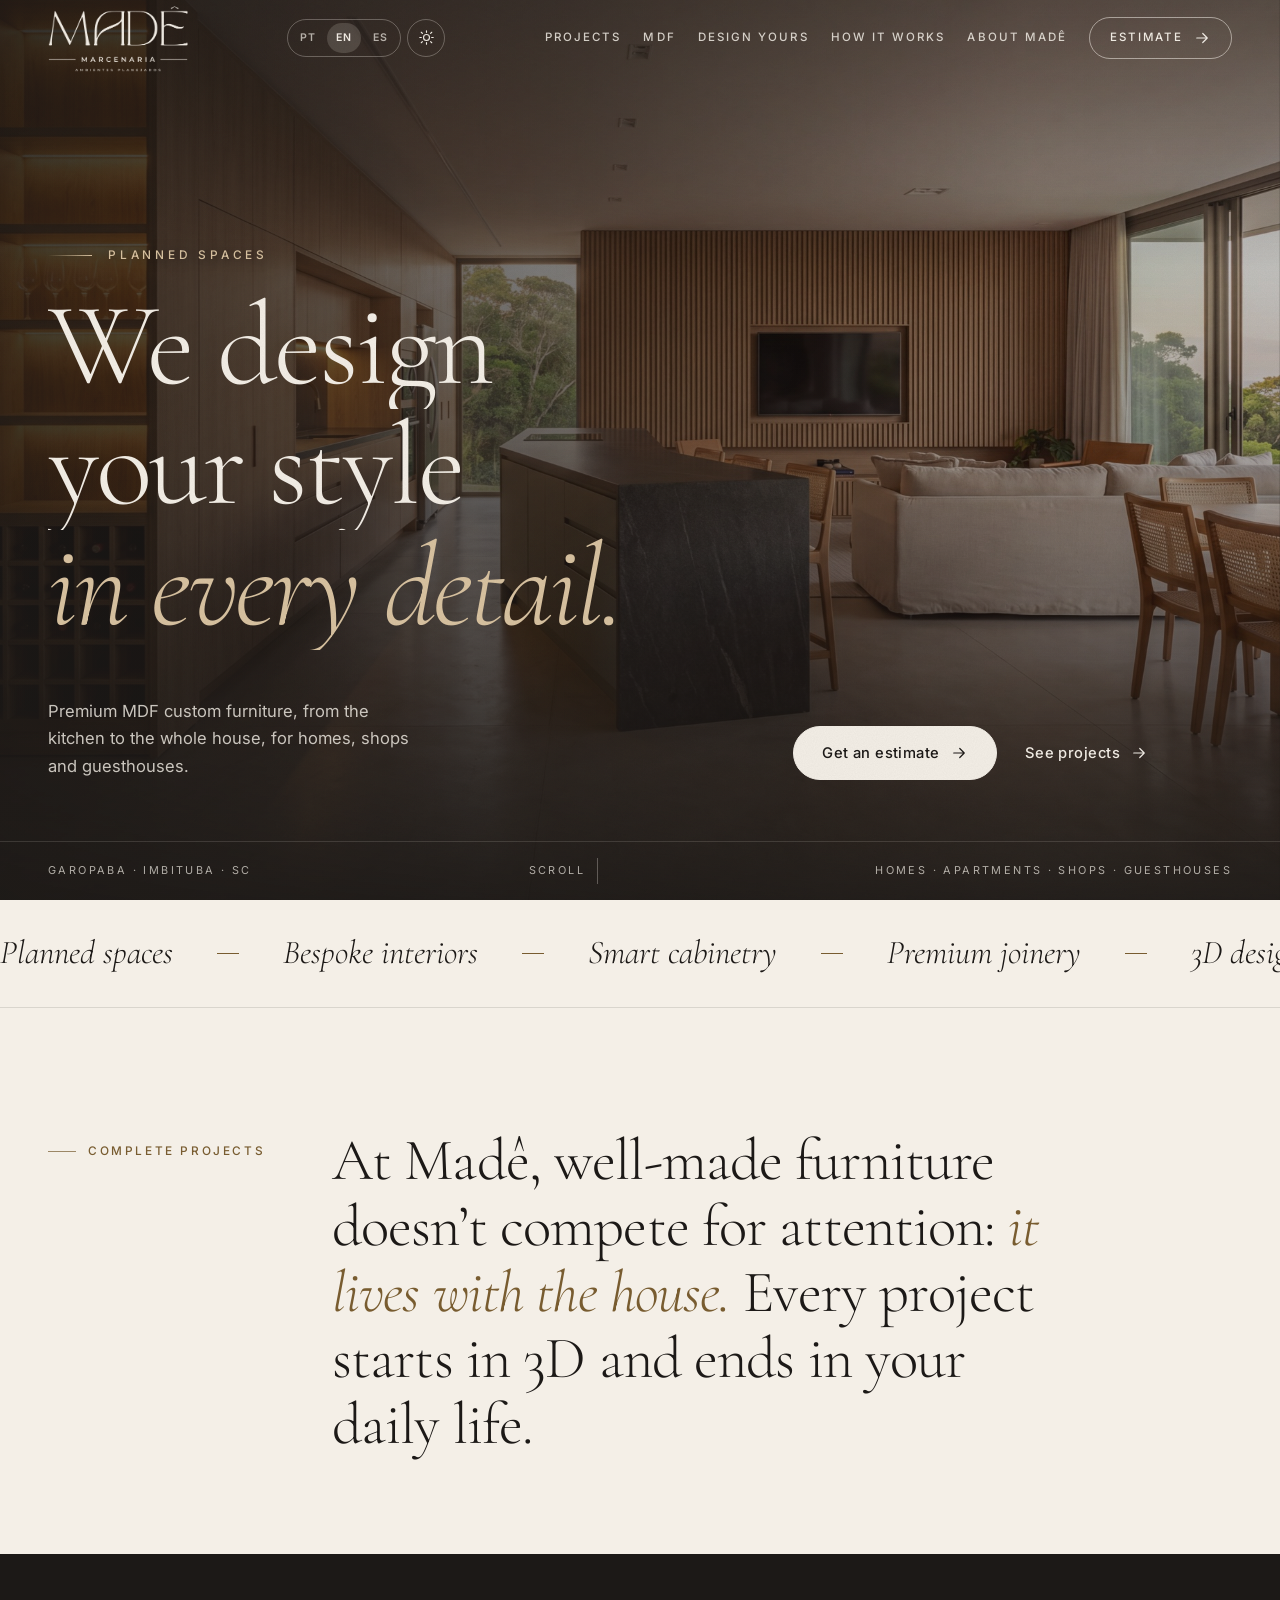
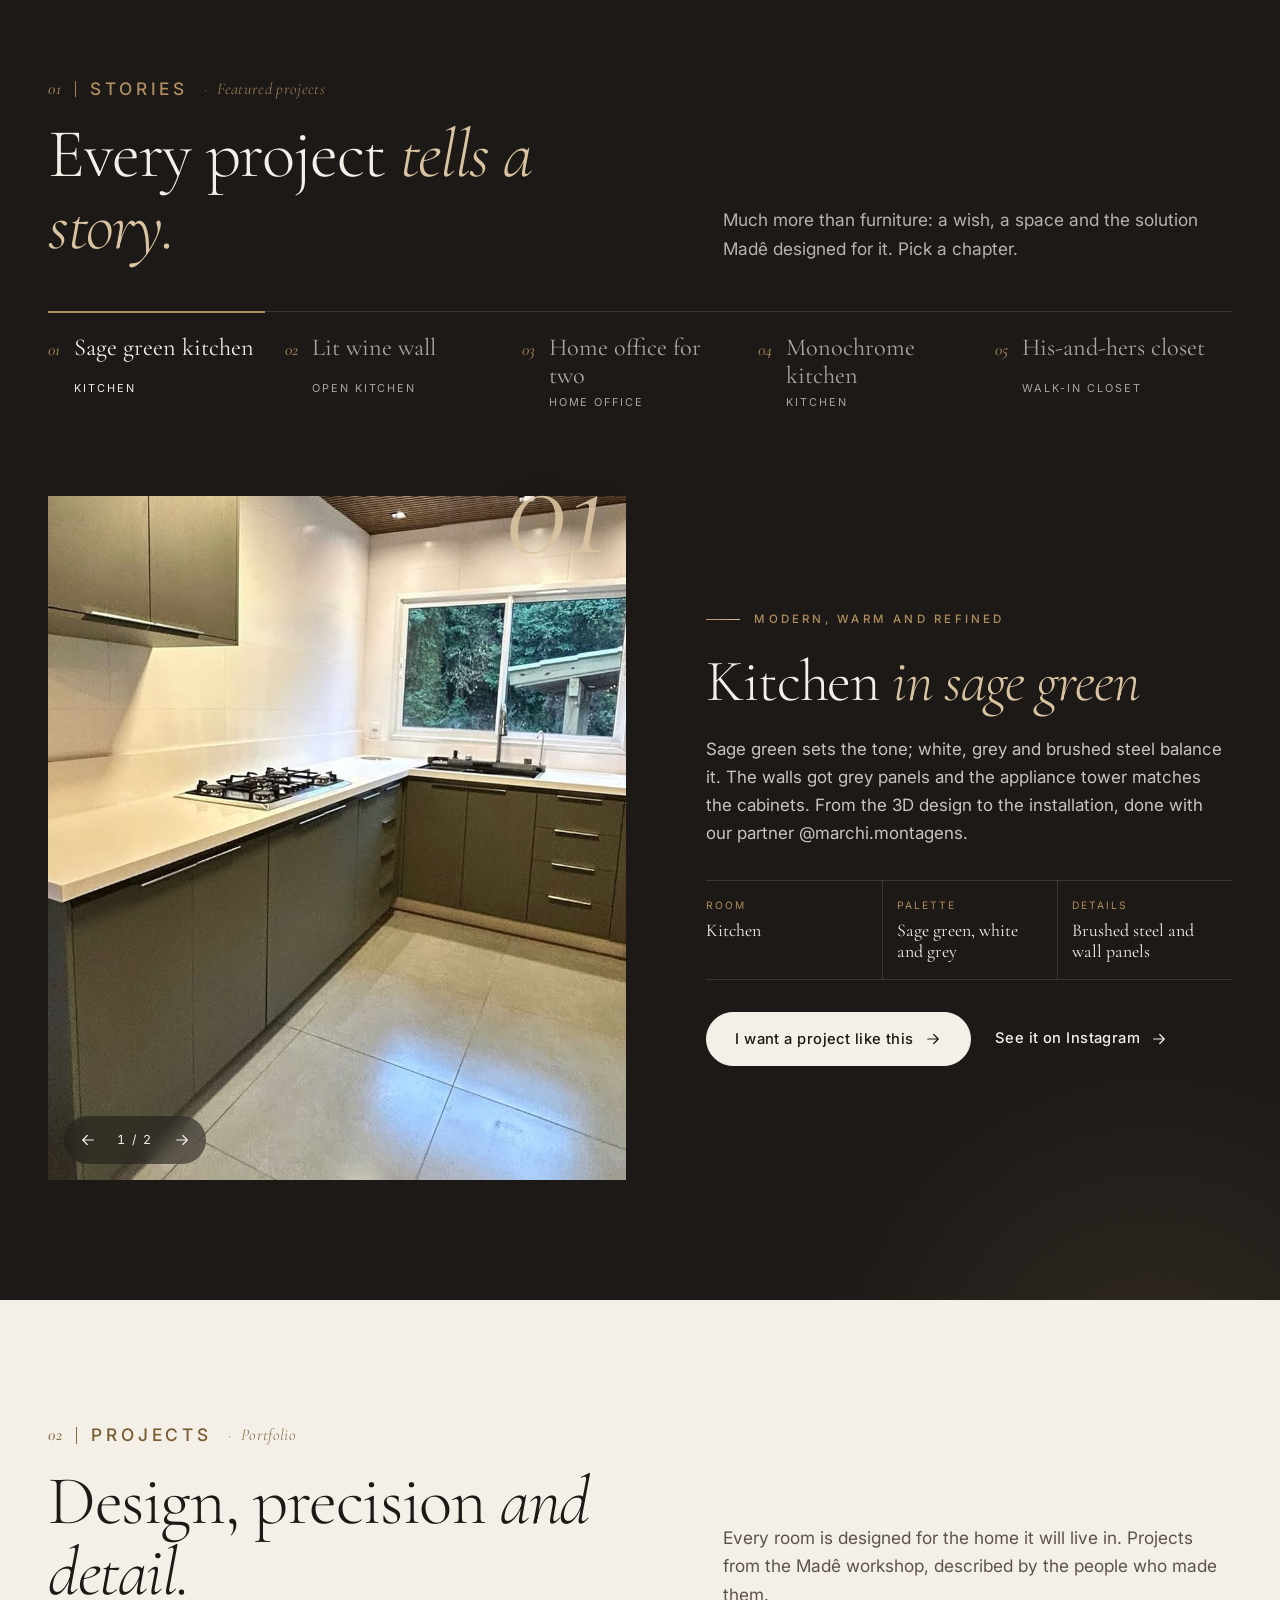
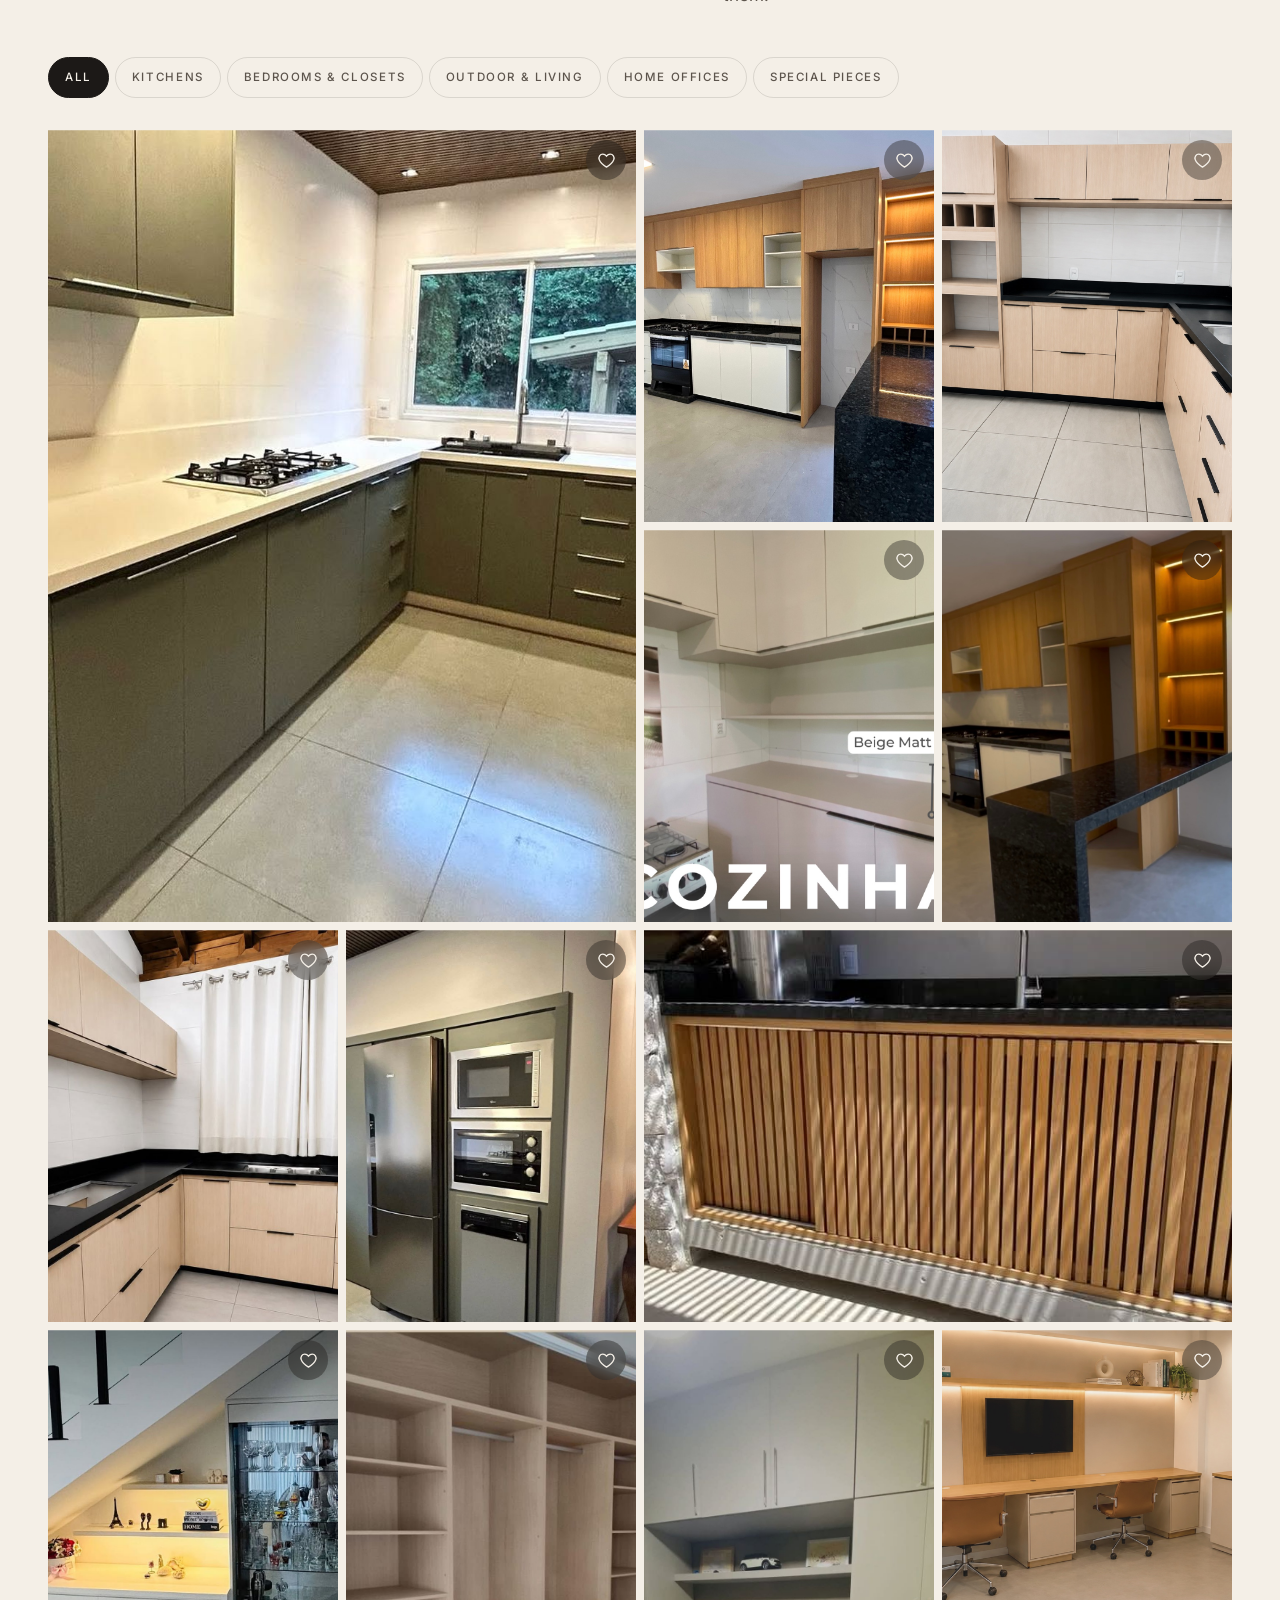
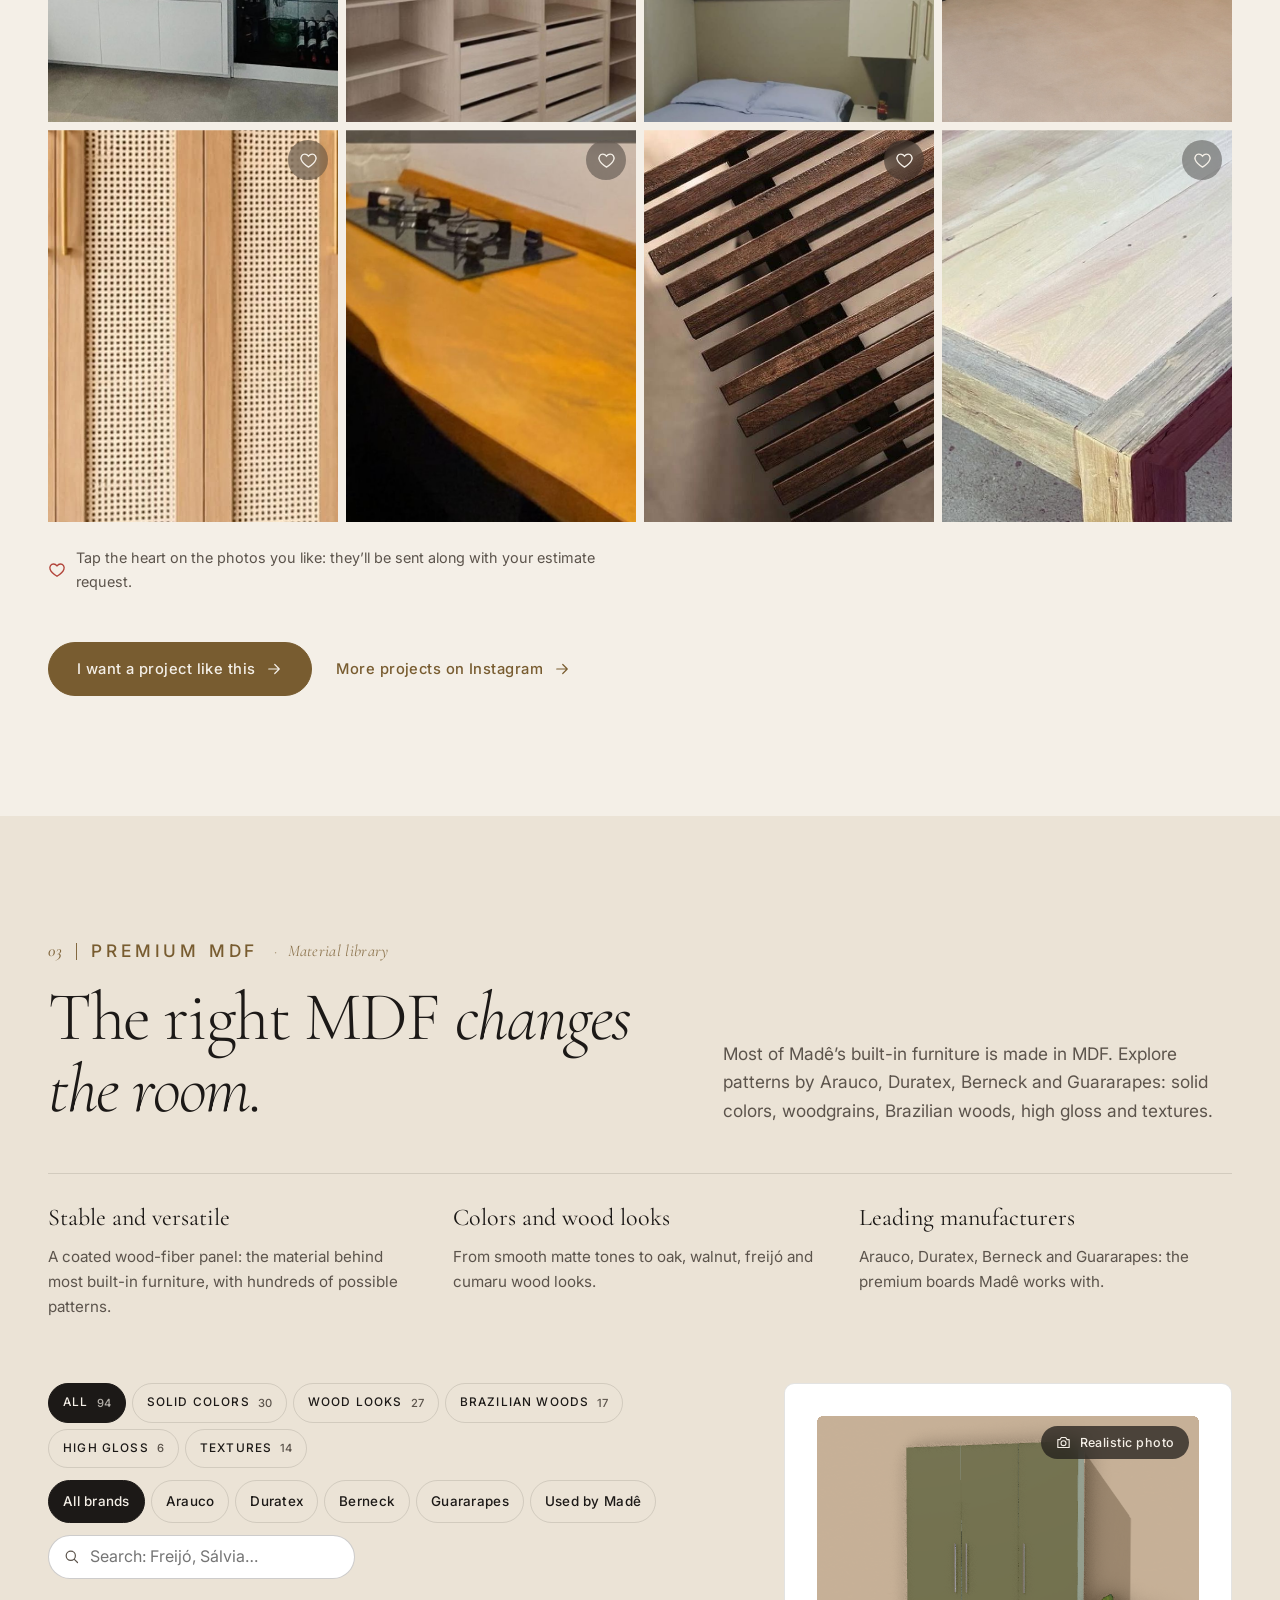
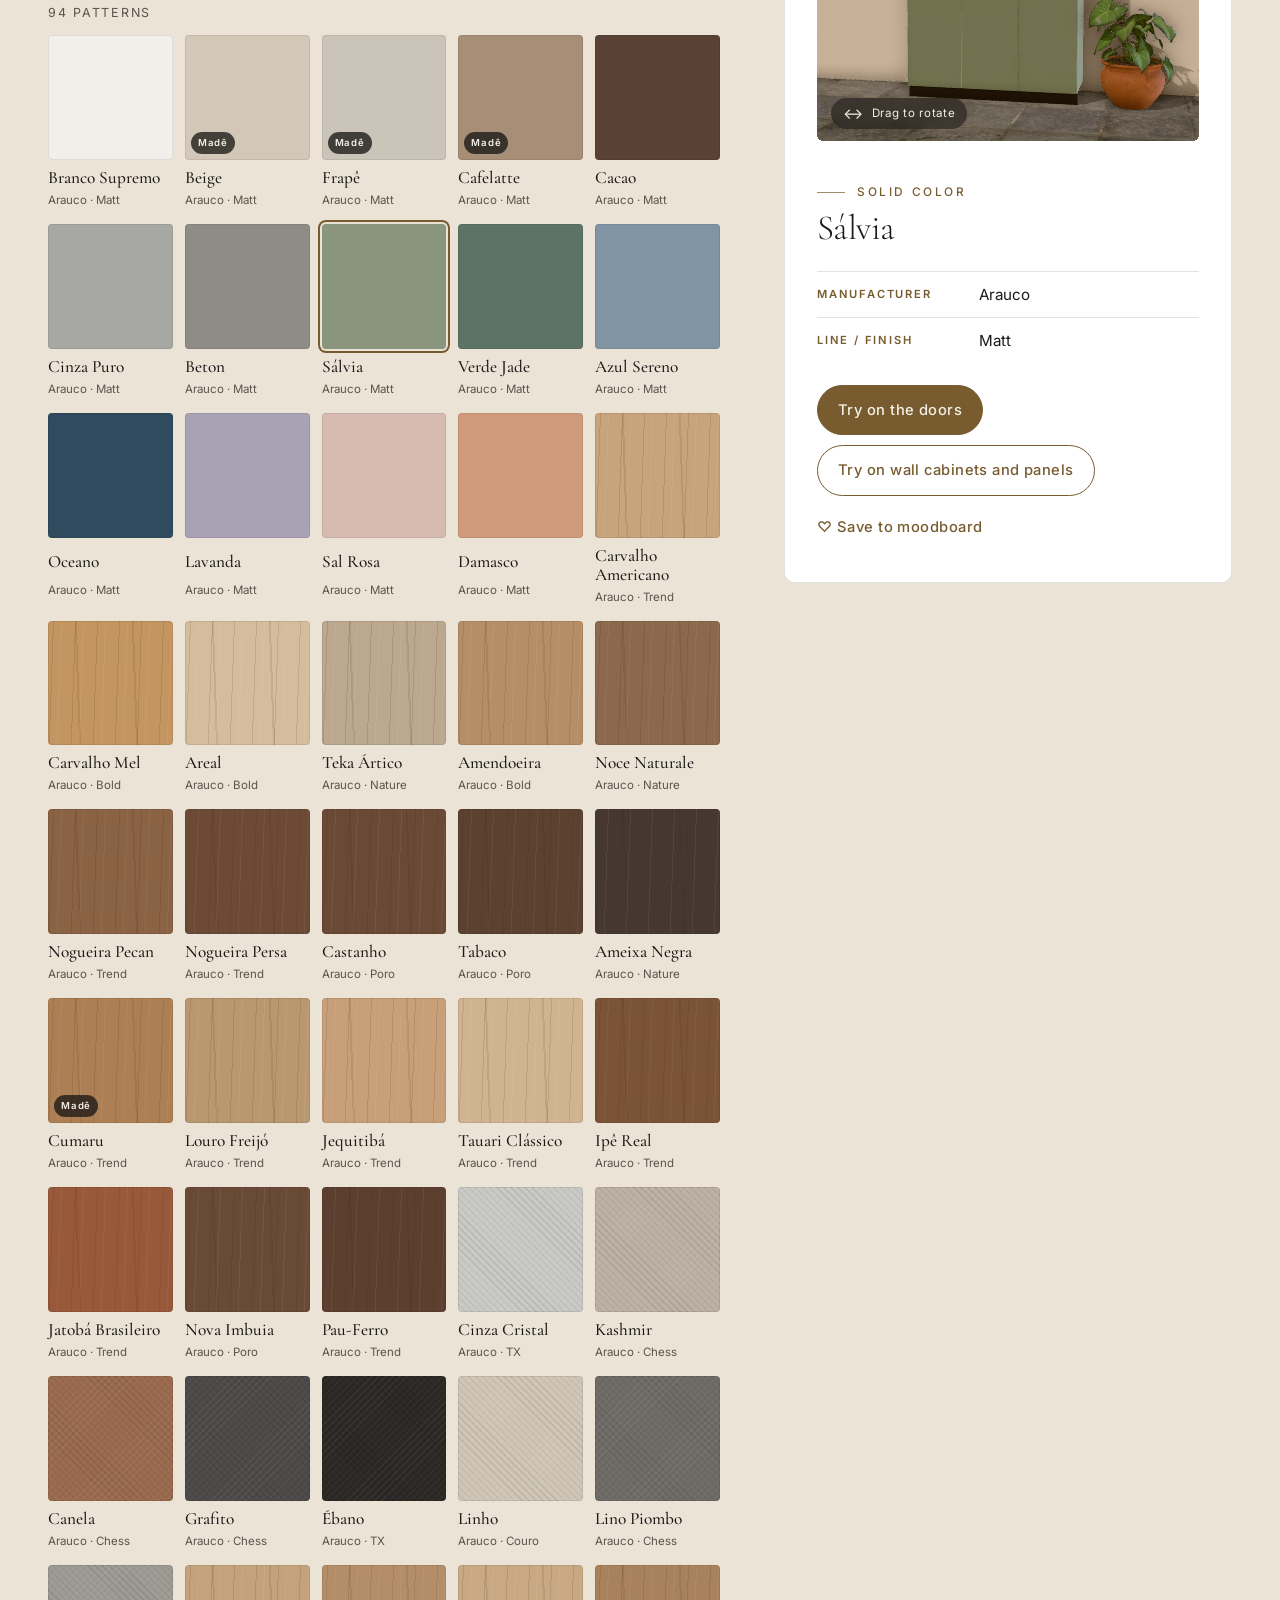
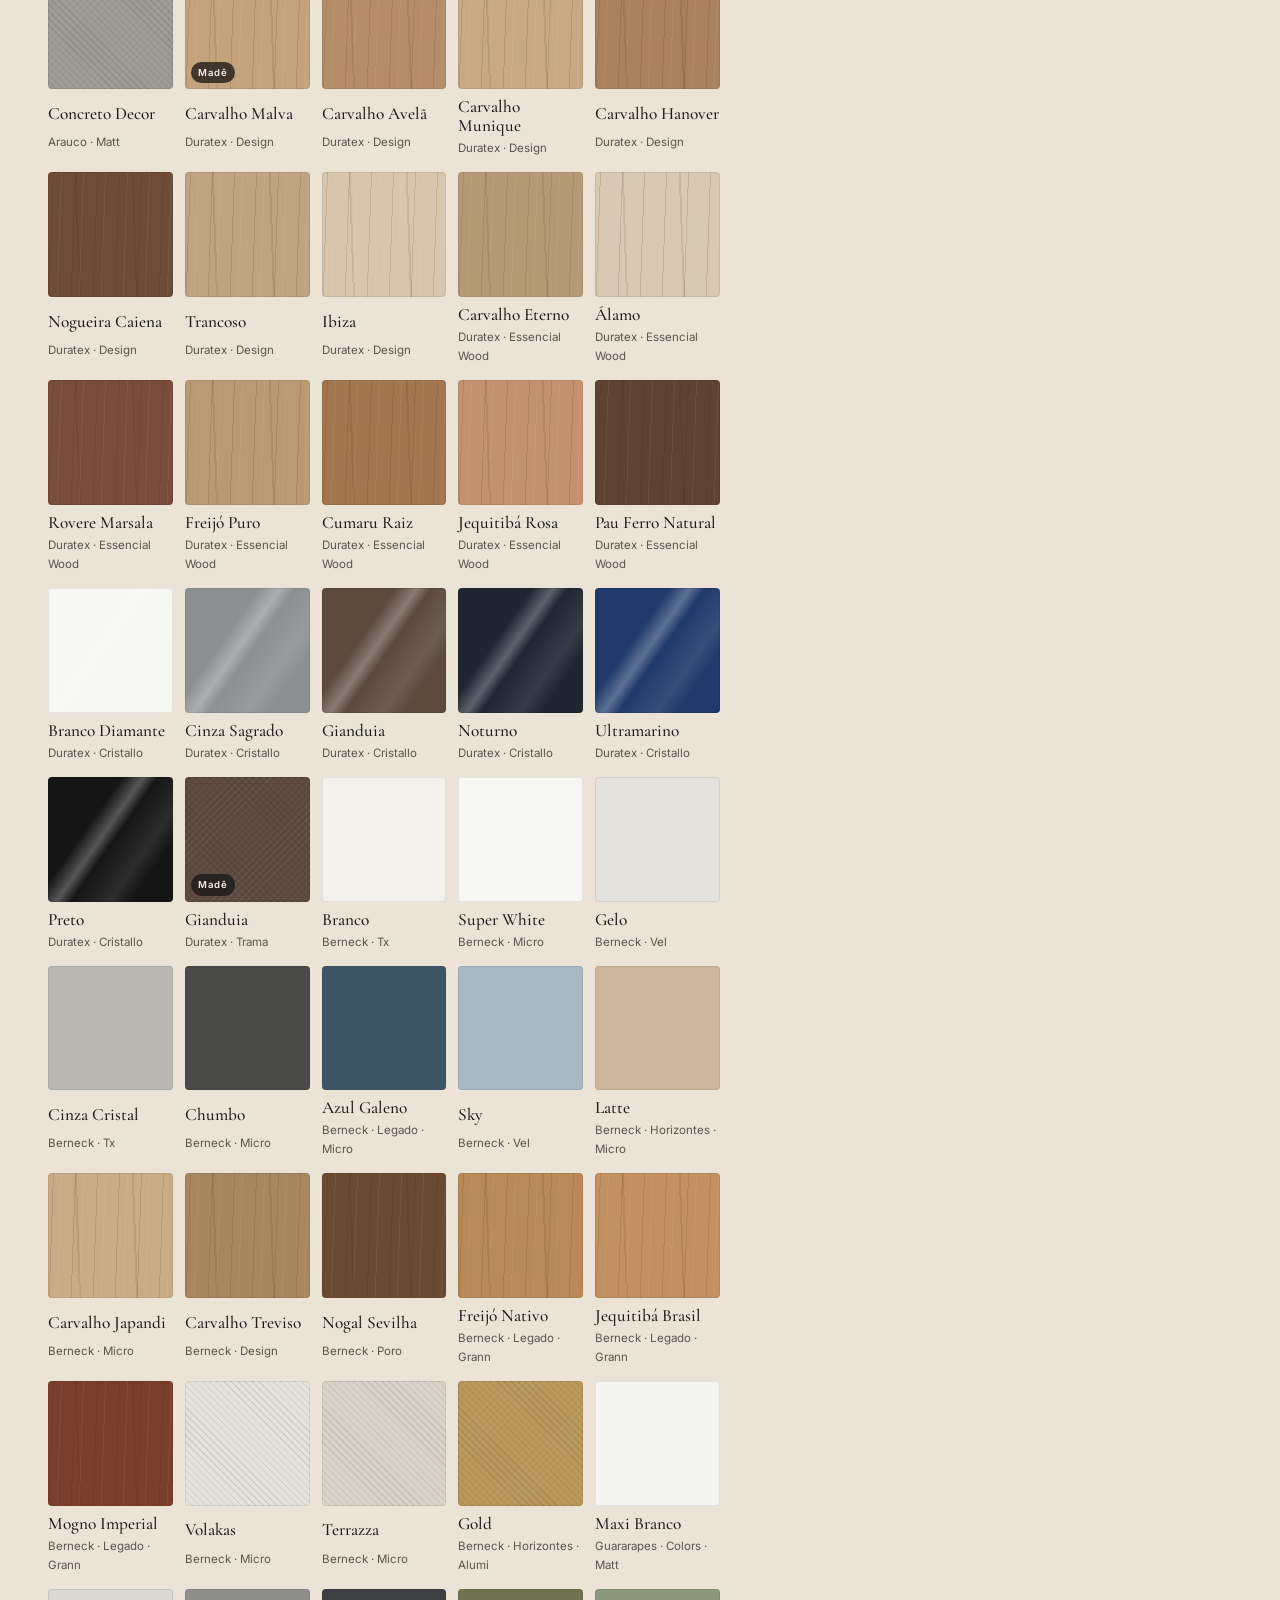
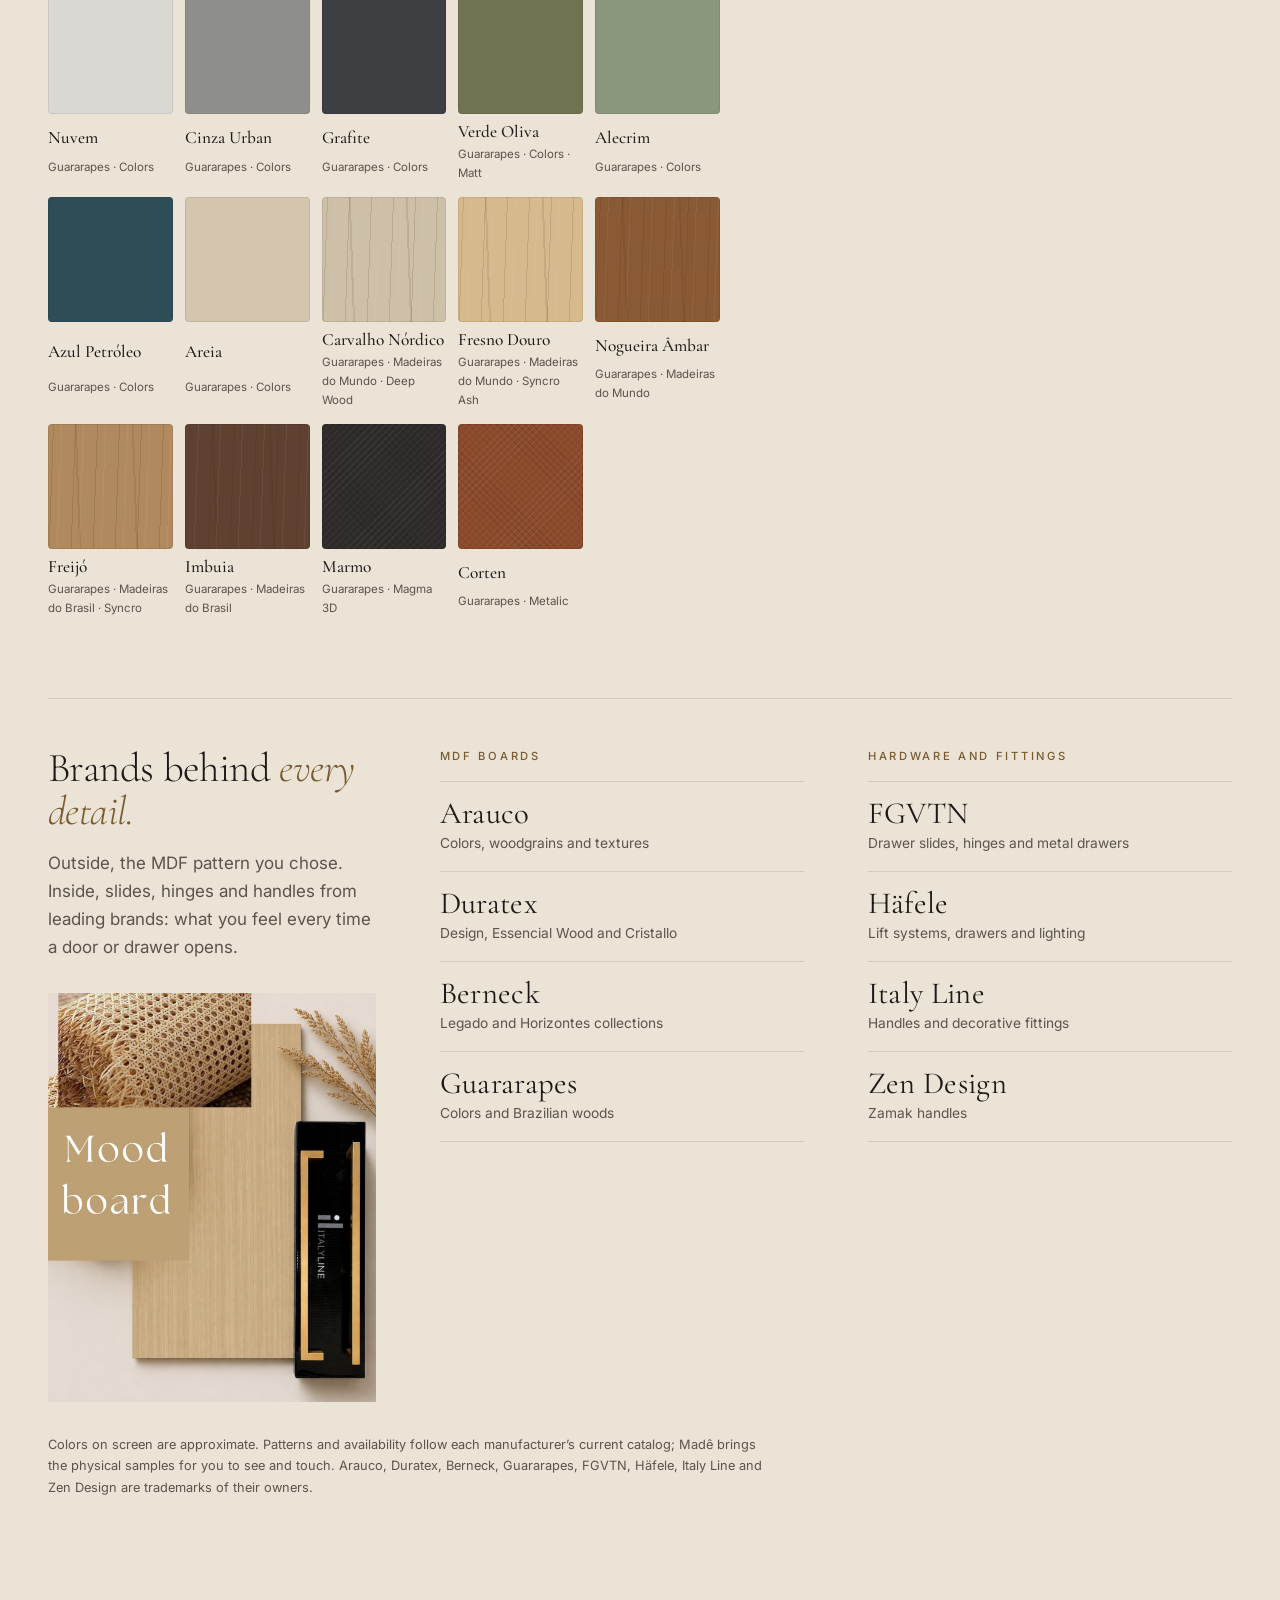
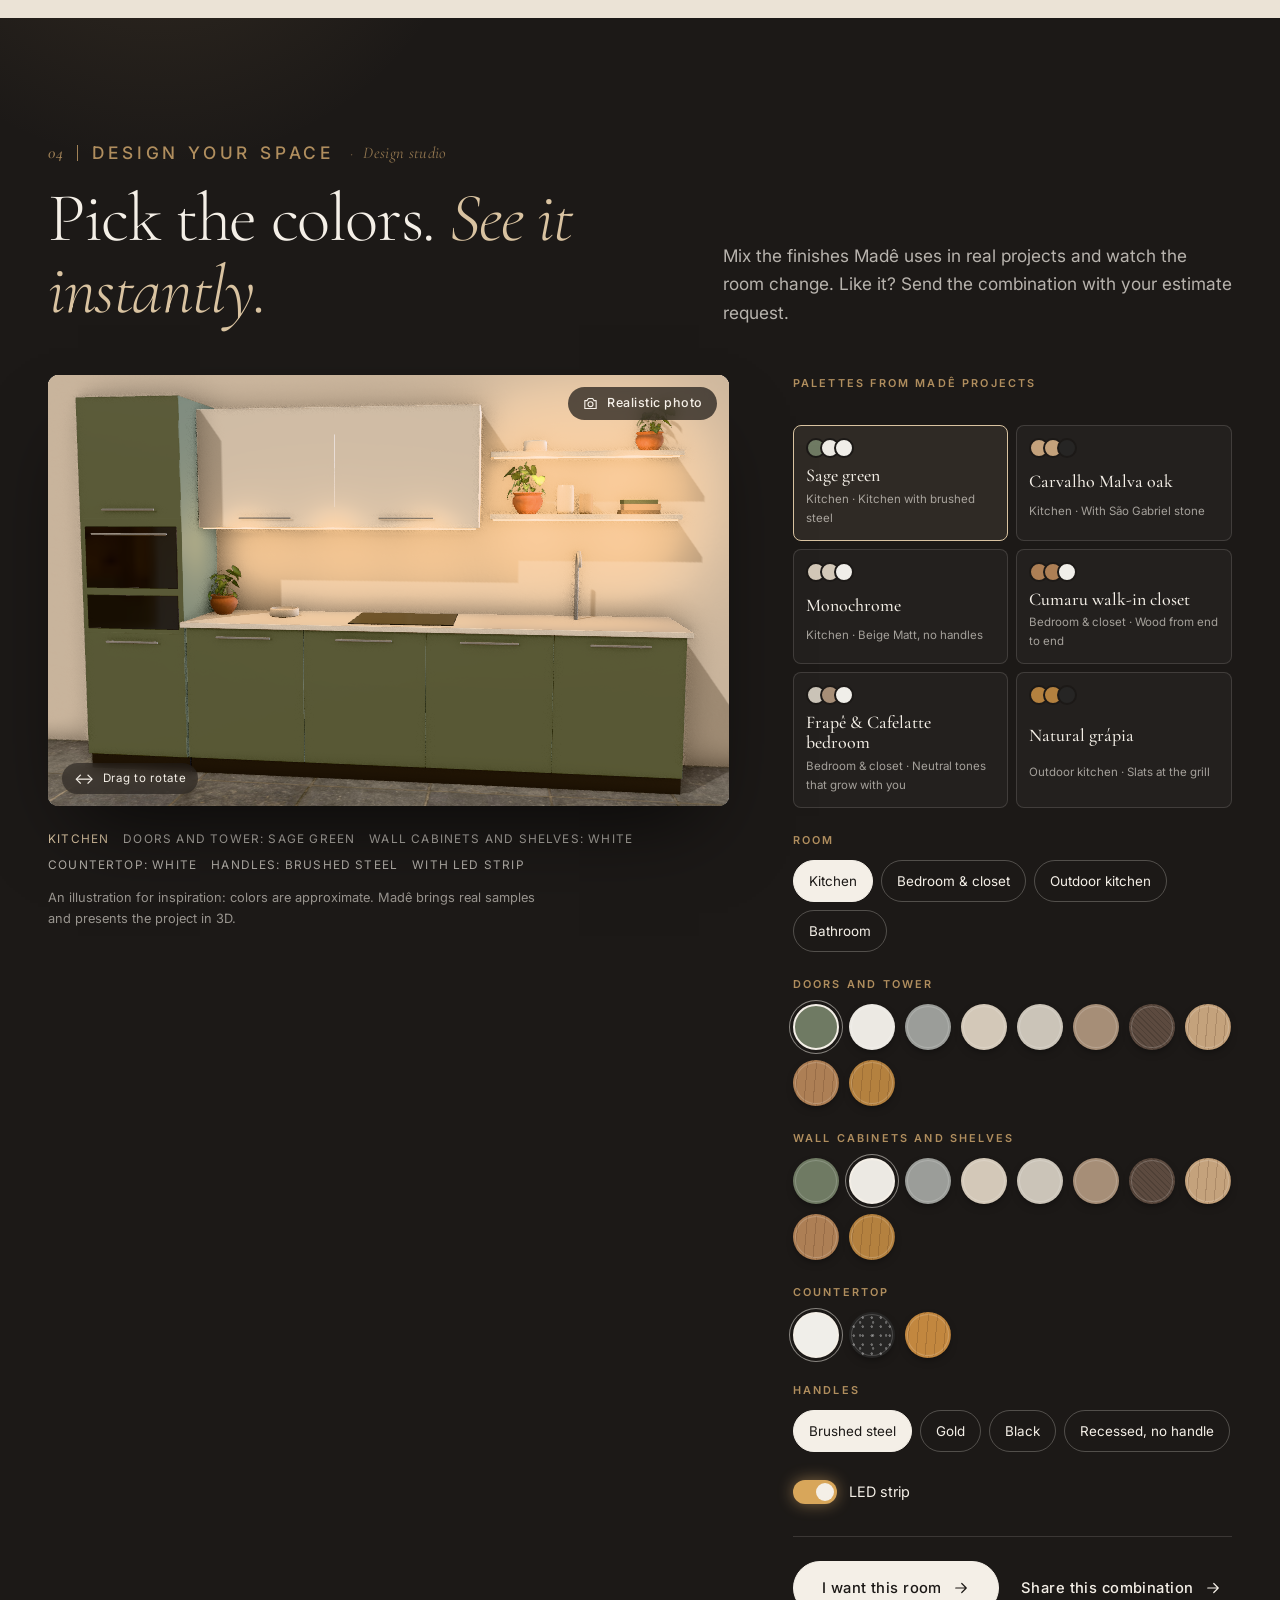
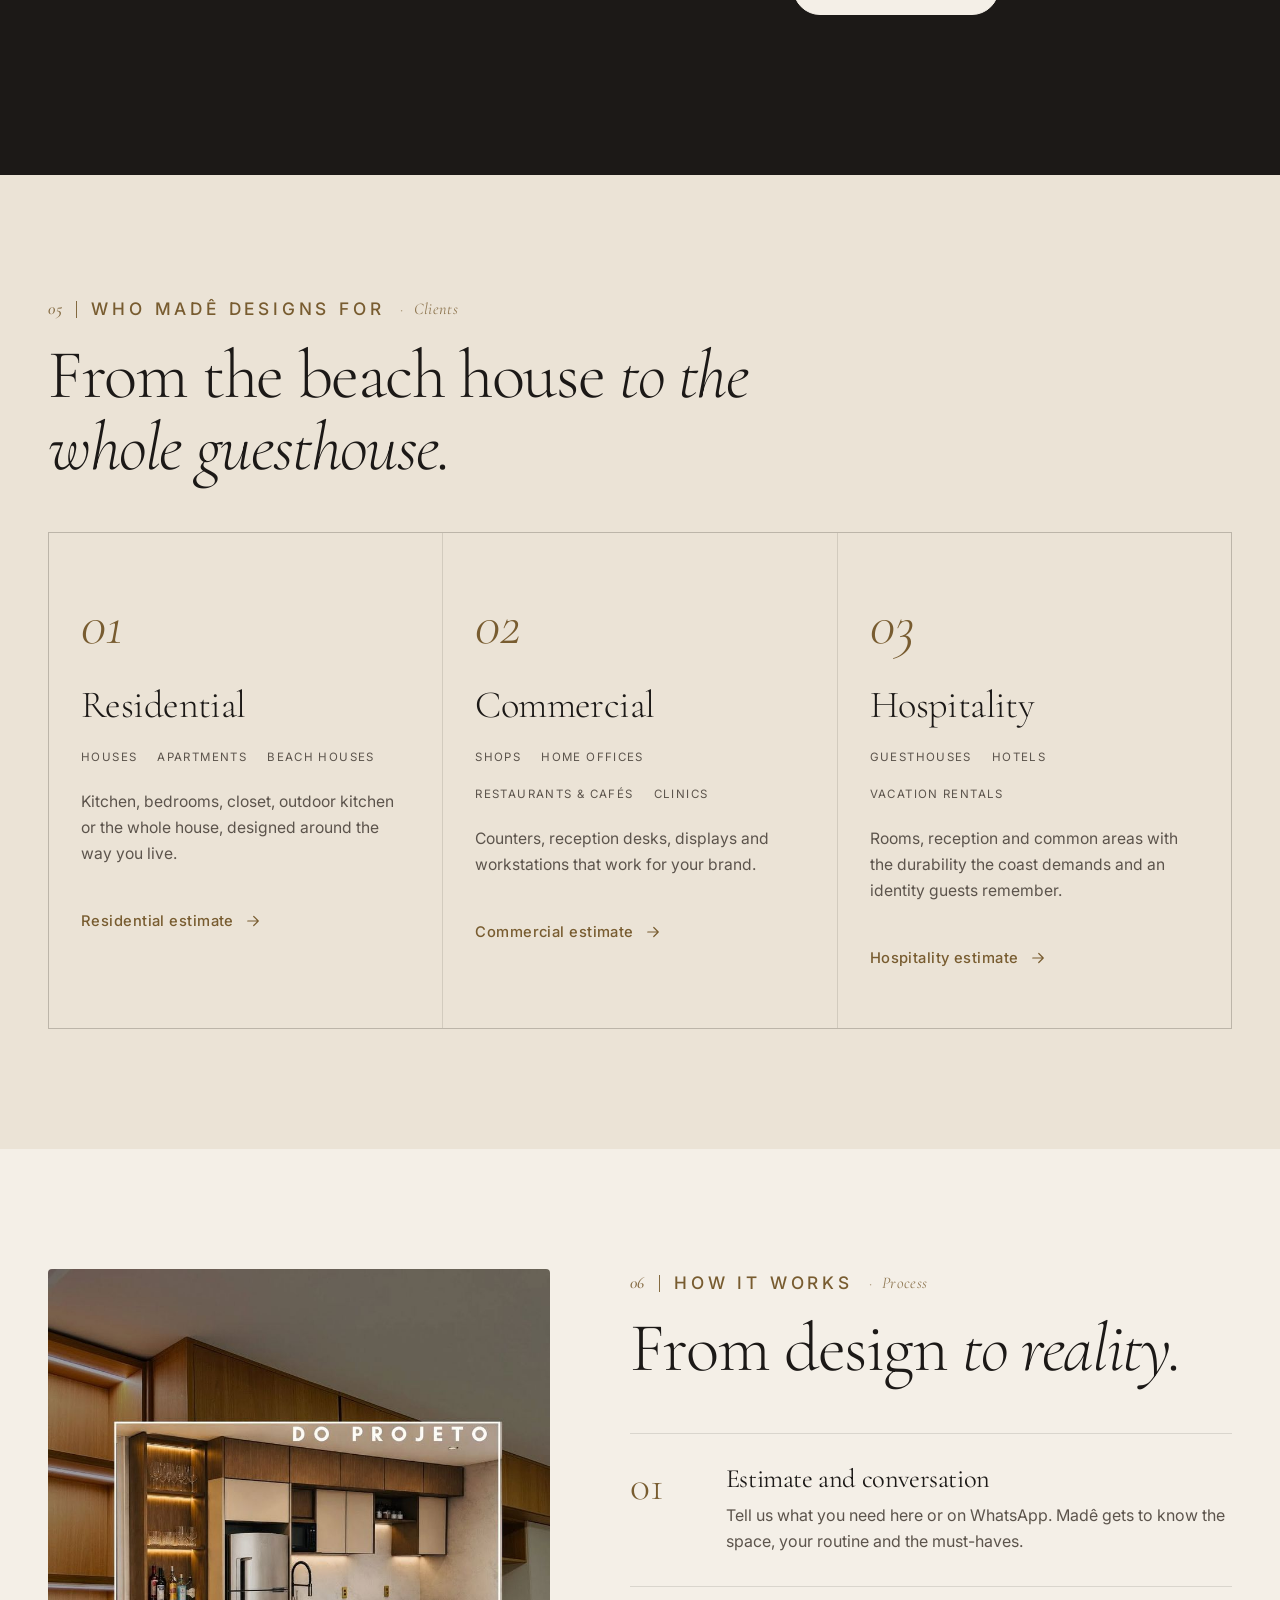
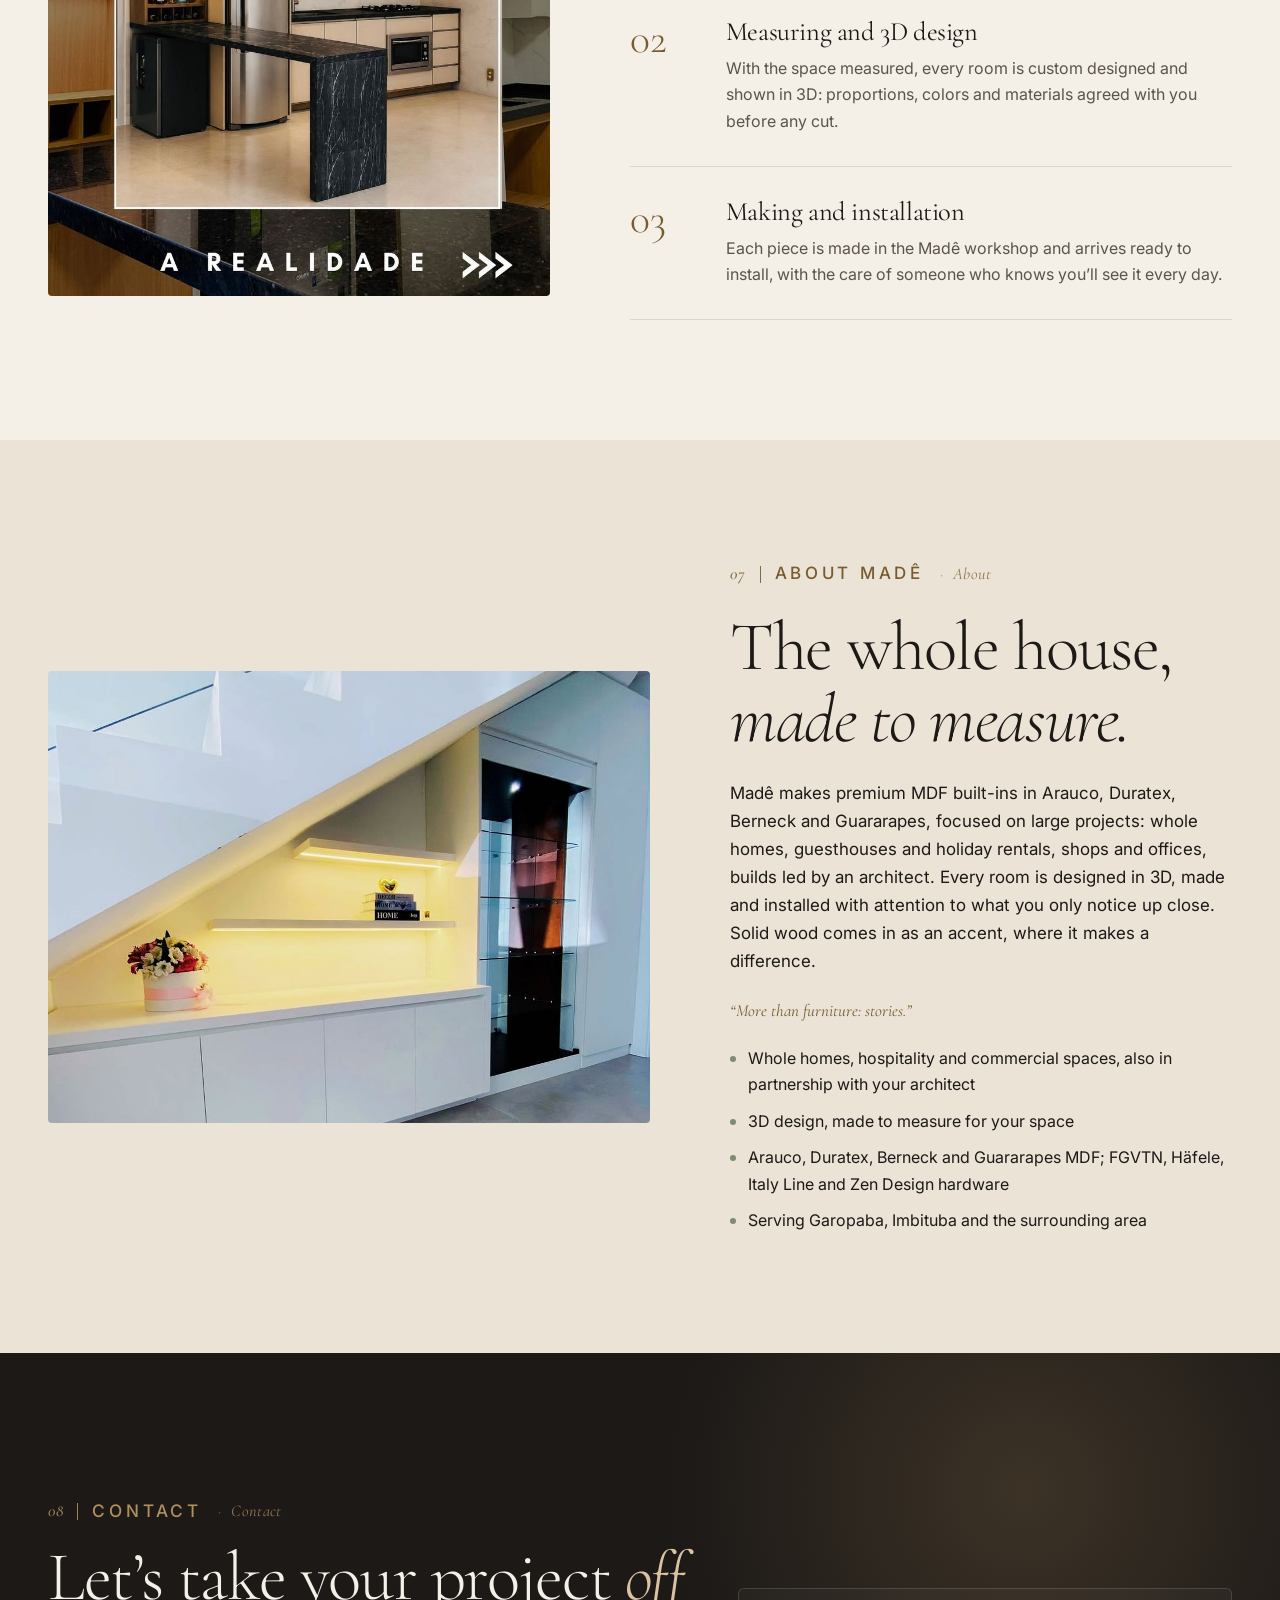
==== commit 867fe133: "Rodapé: crédito da Extrema com o ícone oficial, igual ao site da Target Também no link da bio. No de" ====
--- a/index.html
+++ b/index.html
@@ -693,7 +693,8 @@
     <div class="rodape__gigante" aria-hidden="true"><span class="marca__letreiro"></span></div>
     <div class="rodape__base">
       <span>© <span data-ano>2026</span> Madê Marcenaria · Garopaba, SC</span>
-      <span>Site por <a href="https://extremaconsultoria.com.br" target="_blank" rel="noopener">Extrema Consultoria</a></span>
+      <!-- Crédito do desenvolvedor igual ao da Target: ícone oficial da Extrema (cópia de Target/public/img/extrema-consultoria.svg). -->
+    <a class="credito-dev" href="https://extremaconsultoria.com.br/" target="_blank" rel="noopener" title="Desenvolvido por Extrema Consultoria"><img src="assets/extrema-consultoria.svg" width="28" height="28" alt="Desenvolvido por Extrema Consultoria" loading="lazy" decoding="async"></a>
     </div>
   </div>
 </footer>
--- a/assets/styles.css
+++ b/assets/styles.css
@@ -447,7 +447,7 @@
 .historias .suave { color: rgb(244 239 231 / .72); }
 .historias h2 em, .historias h3 em { color: var(--madeira); }
 
-.historias__abas { display: grid; grid-template-columns: repeat(4, 1fr); border-top: 1px solid var(--linha-escura); margin-bottom: var(--s6); }
+.historias__abas { display: grid; grid-template-columns: repeat(5, 1fr); border-top: 1px solid var(--linha-escura); margin-bottom: var(--s6); }
 .historias__aba {
   appearance: none; background: none; border: 0; text-align: left; cursor: pointer; position: relative;
   display: grid; grid-template-columns: auto 1fr; column-gap: 14px; align-items: baseline;
@@ -580,6 +580,8 @@
    Rodapé
    ------------------------------------------------------------ */
 .rodape { background: var(--grafite); color: var(--creme); padding: var(--s6) 0 var(--s5); border-top: 1px solid var(--linha-escura); }
+/* No desktop o lançador do pré-orçamento flutua no canto: o rodapé termina acima dele (o crédito da Extrema fica visível). */
+@media (min-width: 900px) { .rodape { padding-bottom: 104px; } }
 .rodape__grade { display: grid; grid-template-columns: 1.4fr 1fr 1fr; gap: var(--s5); align-items: start; }
 @media (max-width: 899px) { .rodape__grade { grid-template-columns: 1fr; gap: var(--s4); } }
 .rodape__marca { display: flex; align-items: center; gap: 16px; }
@@ -592,8 +594,12 @@
 /* Marca d'água: a arte só tem 500 px; em tamanho de tela inteira ela fica discreta de propósito. */
 .rodape__gigante { margin-top: var(--s7); color: var(--creme); opacity: .1; }
 .rodape__gigante .marca__letreiro { width: 100%; }
-.rodape__base { margin-top: var(--s5); padding-top: var(--s3); border-top: 1px solid var(--linha-escura); display: flex; flex-wrap: wrap; justify-content: space-between; gap: 12px; font-size: .84rem; color: rgb(244 239 231 / .62); }
+.rodape__base { margin-top: var(--s5); padding-top: var(--s3); border-top: 1px solid var(--linha-escura); display: flex; flex-wrap: wrap; justify-content: space-between; align-items: center; gap: 12px; font-size: .84rem; color: rgb(244 239 231 / .62); }
 .rodape__base a { color: inherit; }
+/* Crédito do desenvolvedor (Extrema Consultoria): só o ícone, discreto, como no site da Target. */
+.credito-dev { display: inline-flex; align-items: center; opacity: .75; transition: opacity var(--dur) var(--ease); }
+.credito-dev:hover, .credito-dev:focus-visible { opacity: 1; }
+.credito-dev img { display: block; border-radius: 6px; }
 
 /* ------------------------------------------------------------
    Páginas de passagem (404)
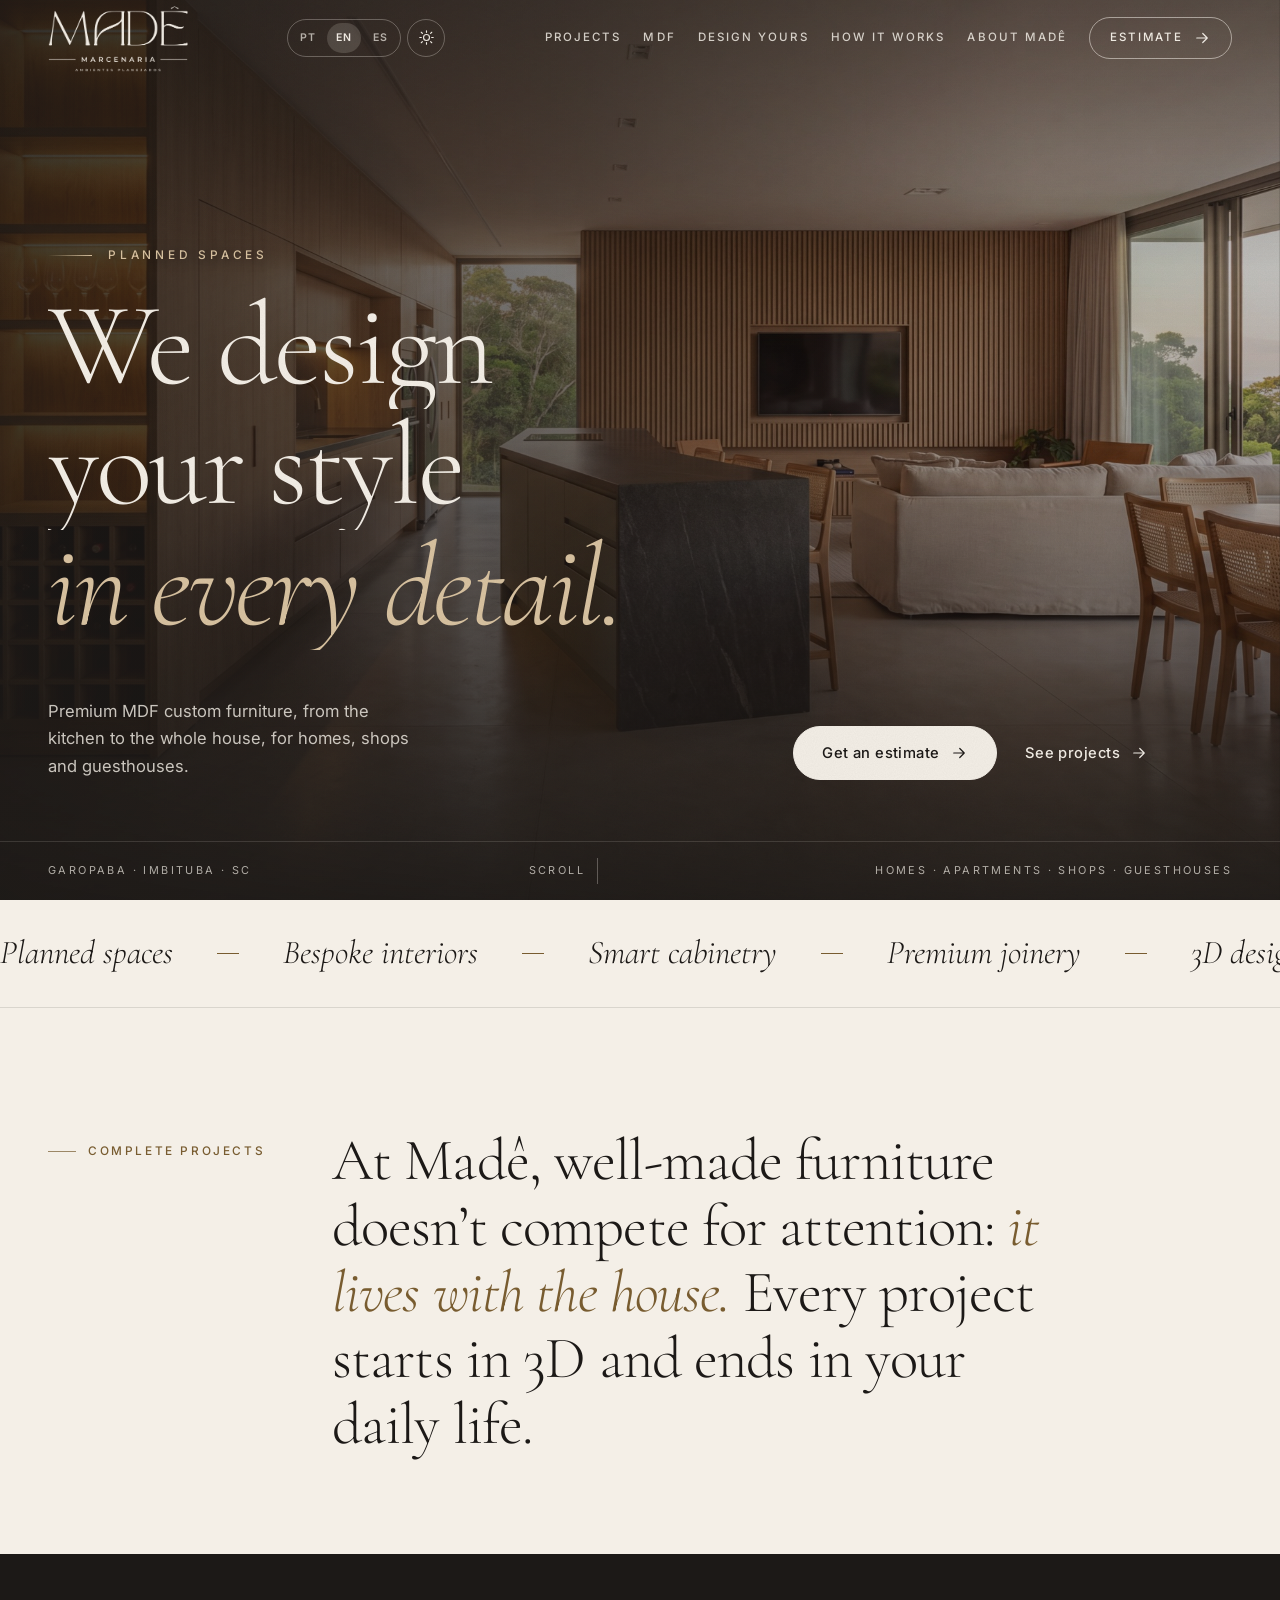
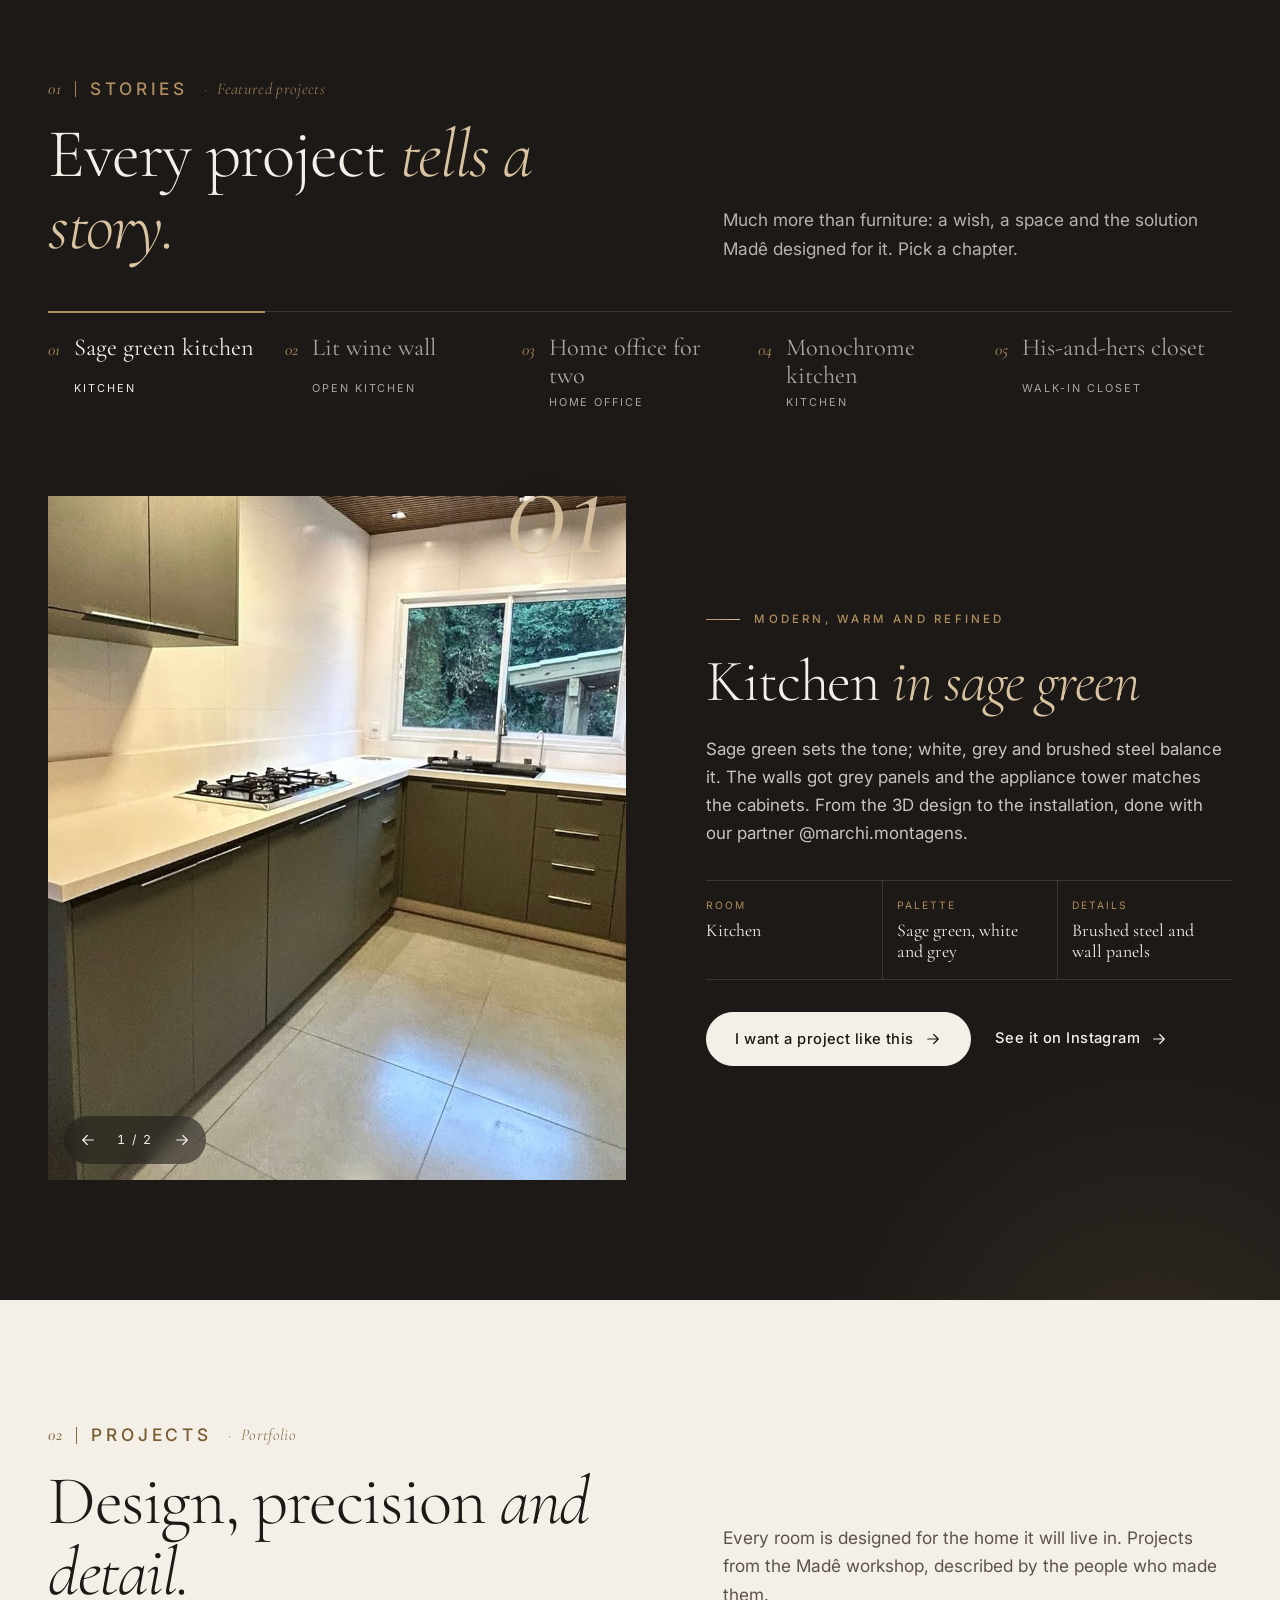
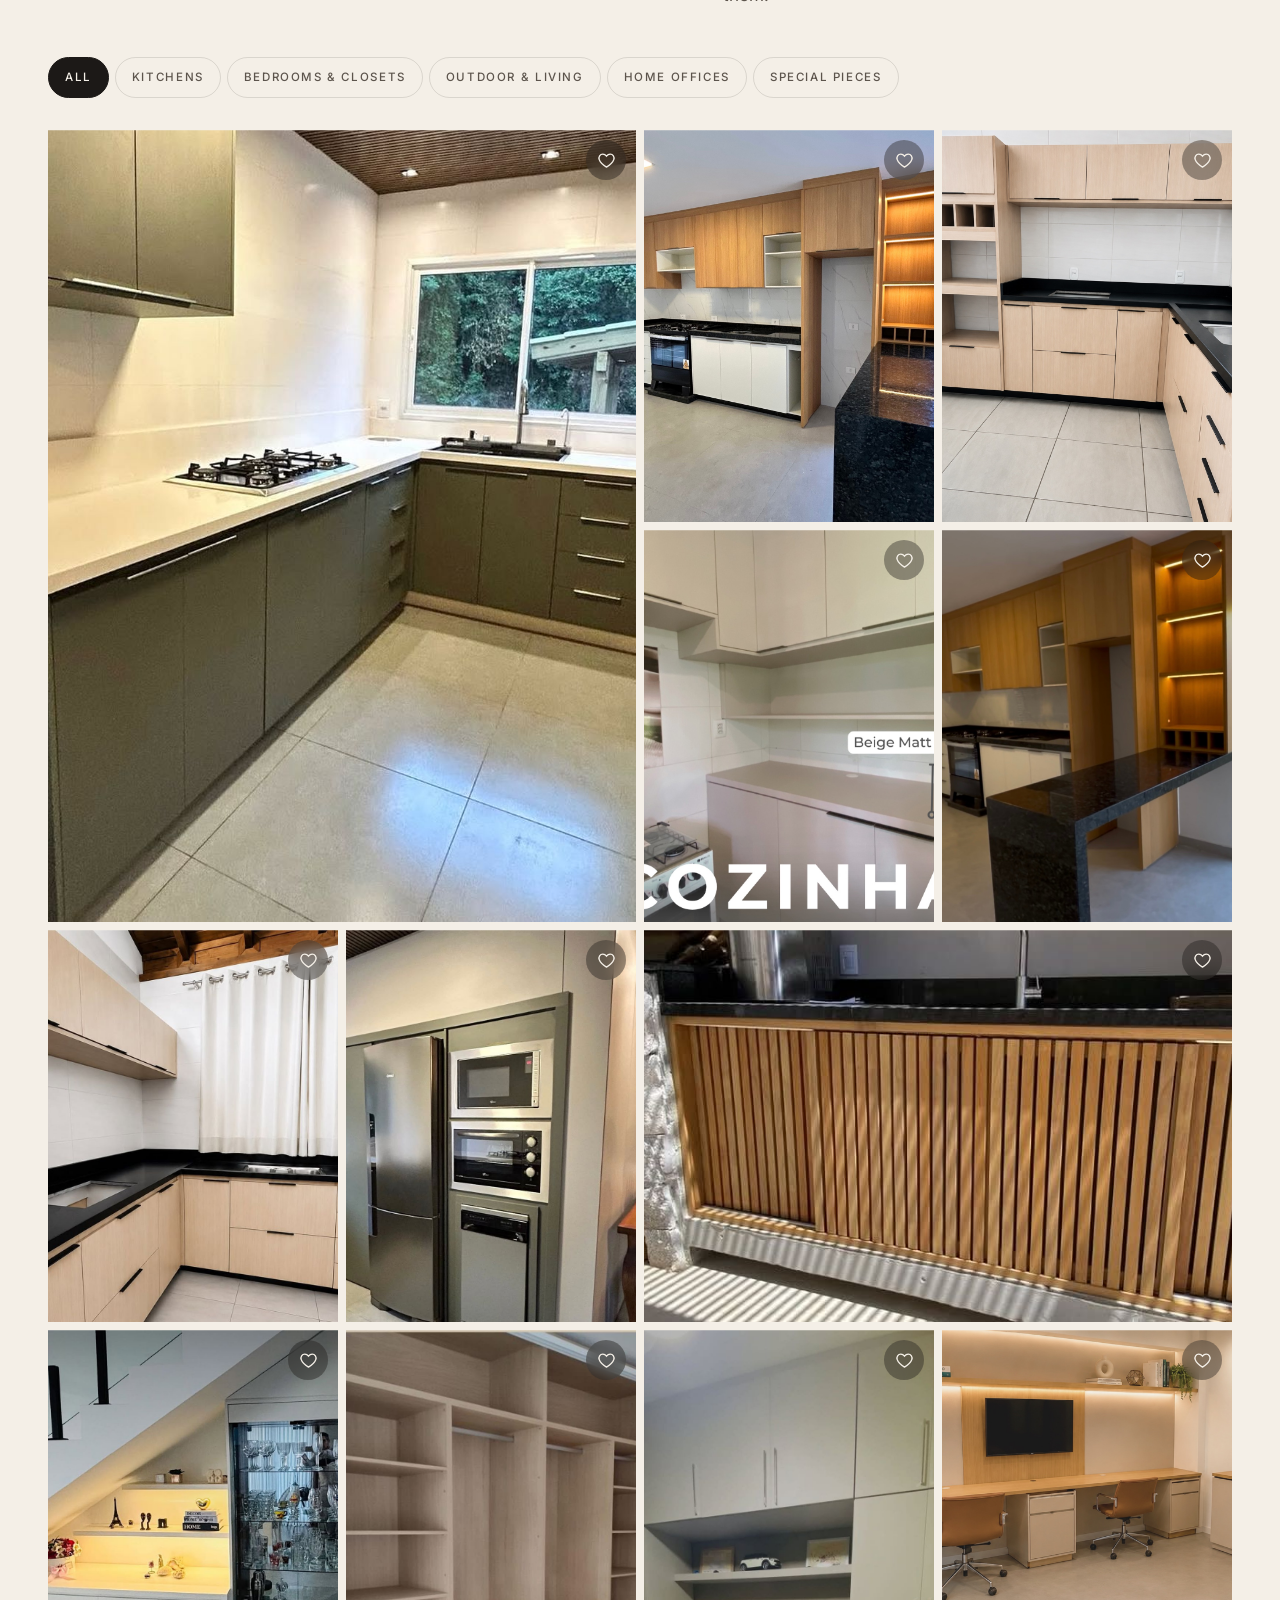
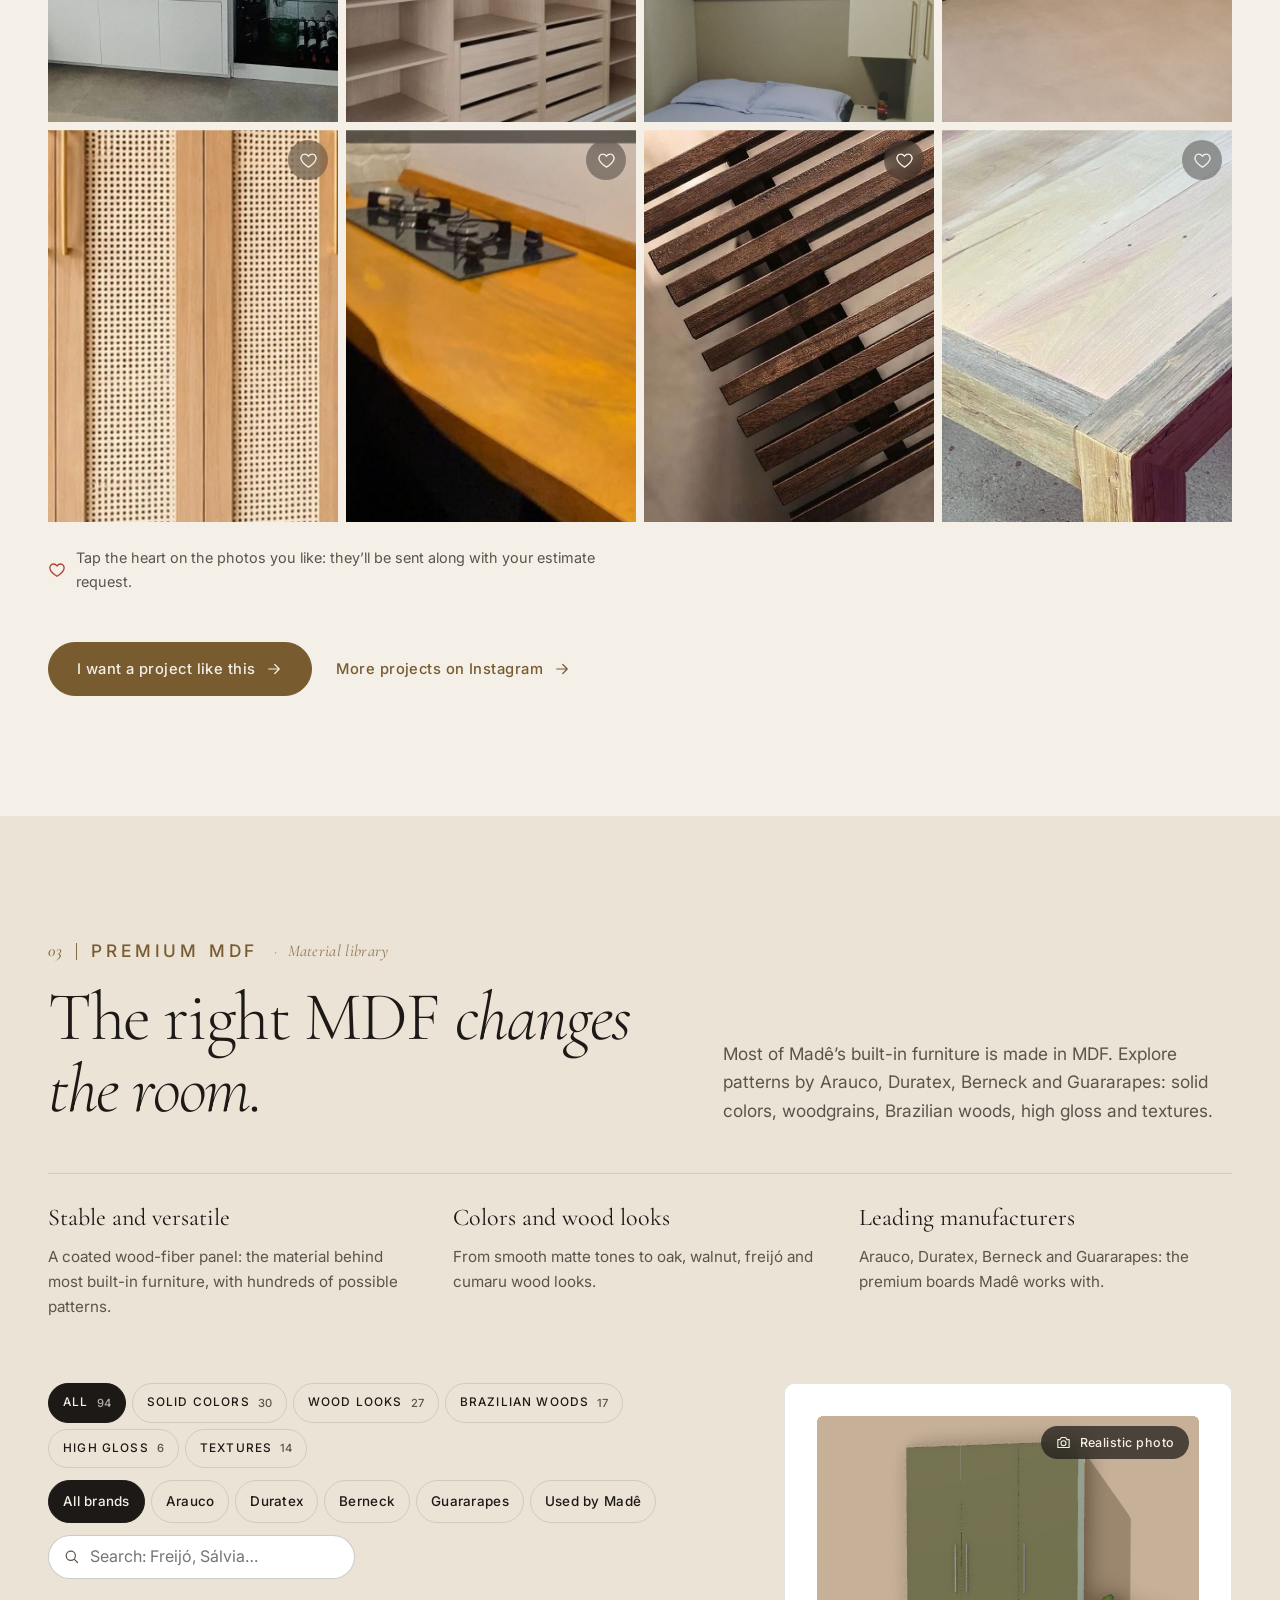
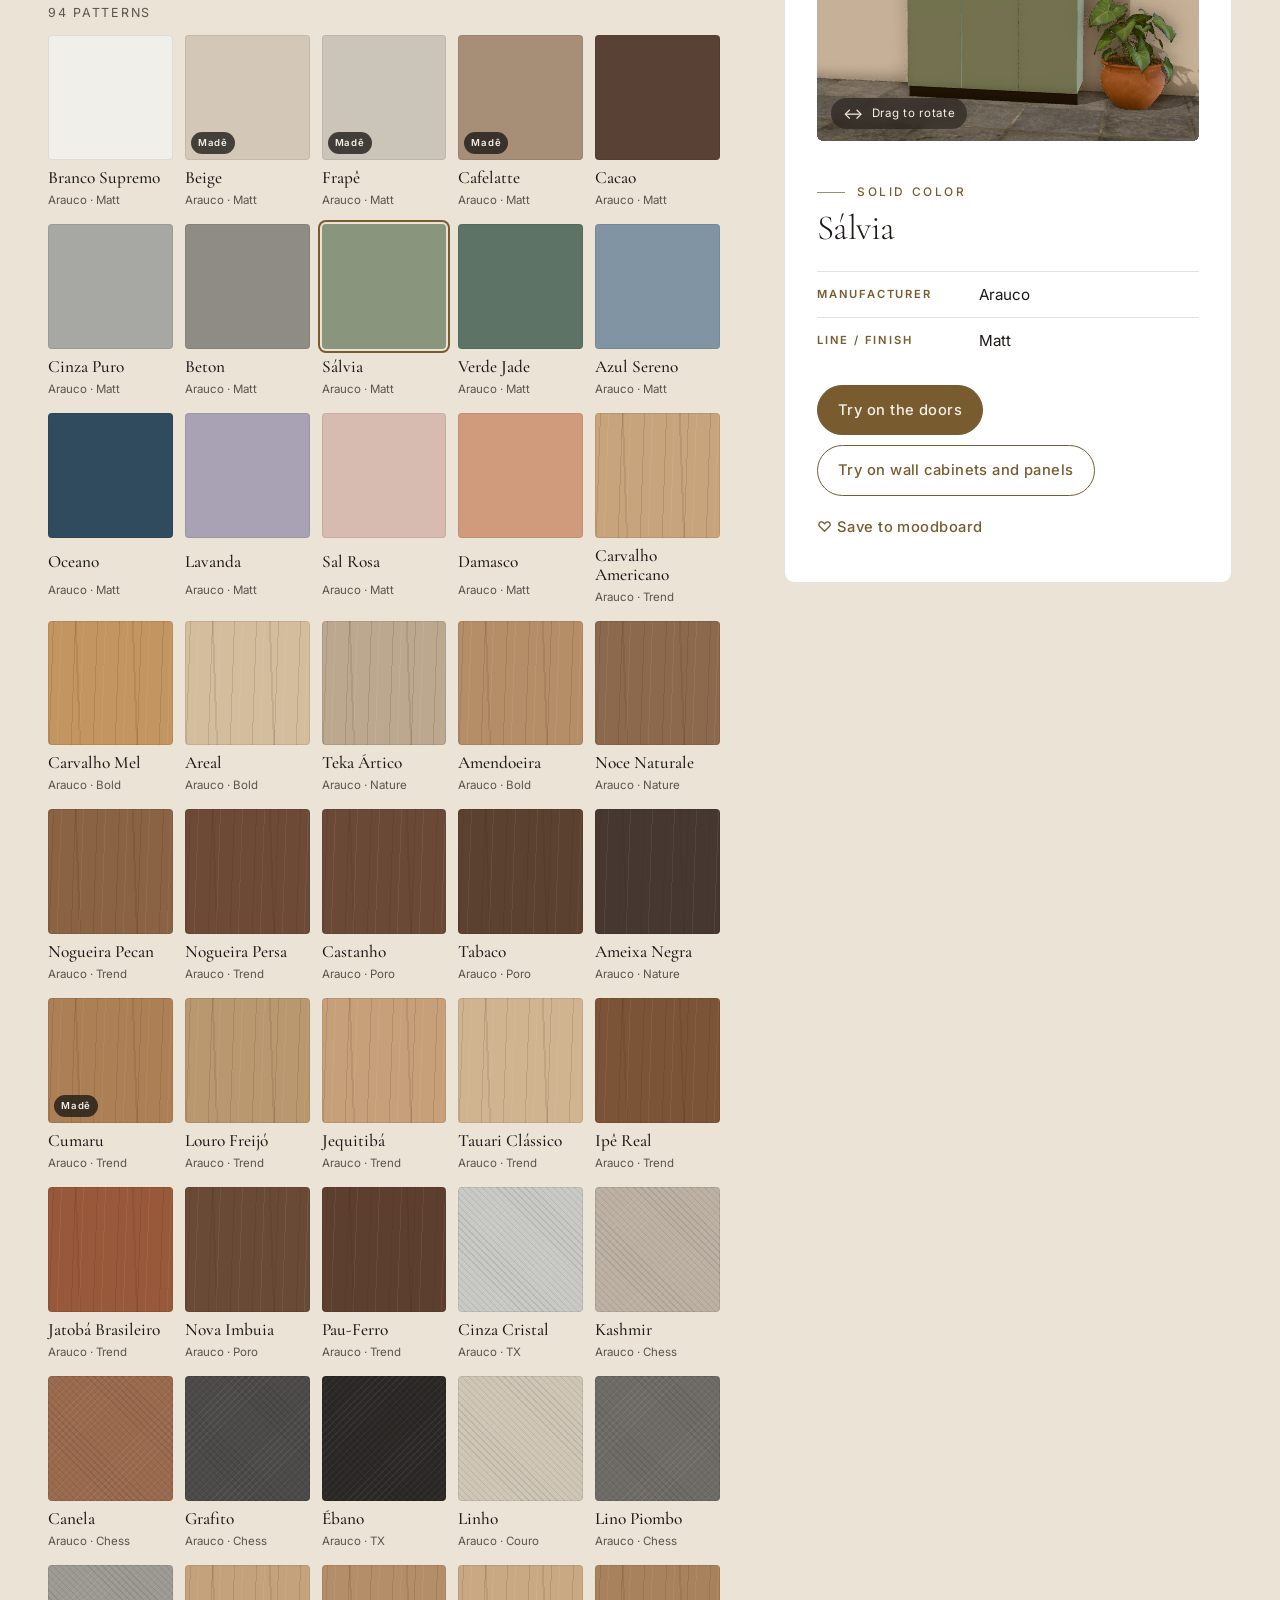
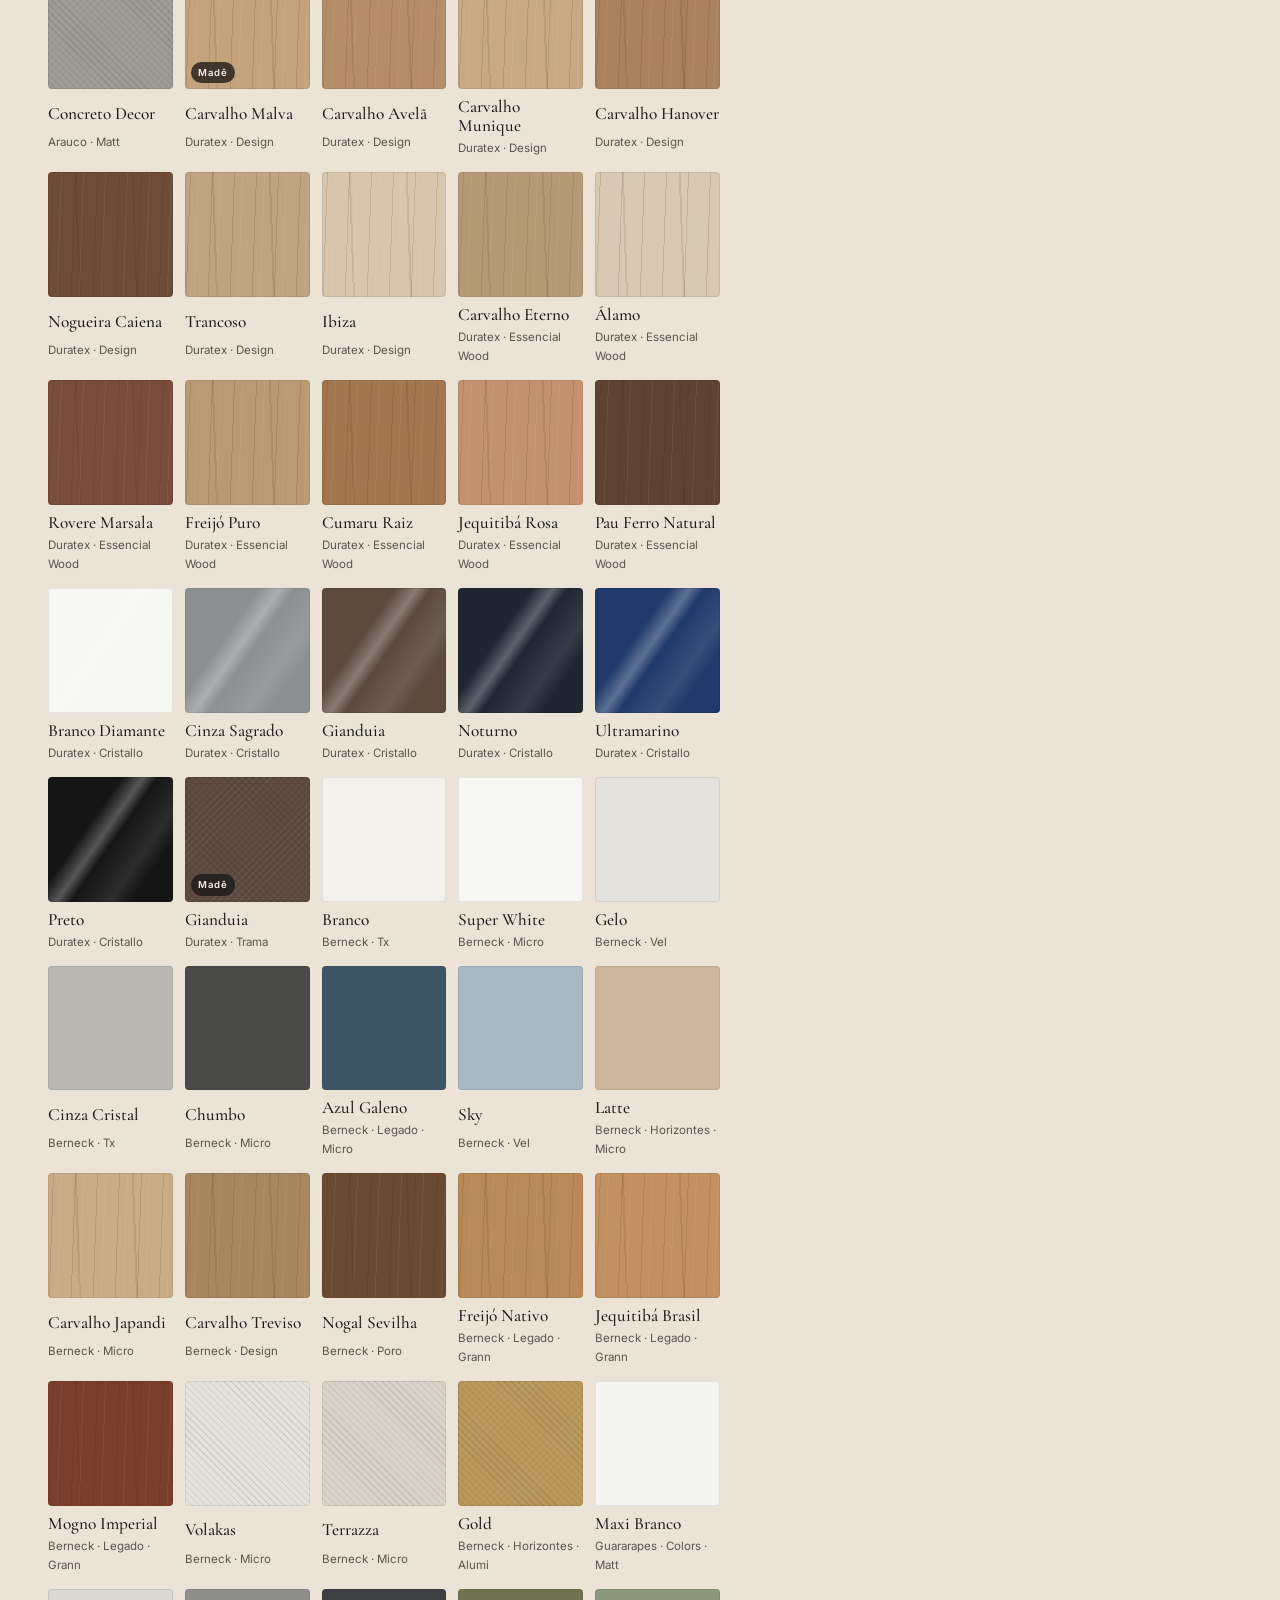
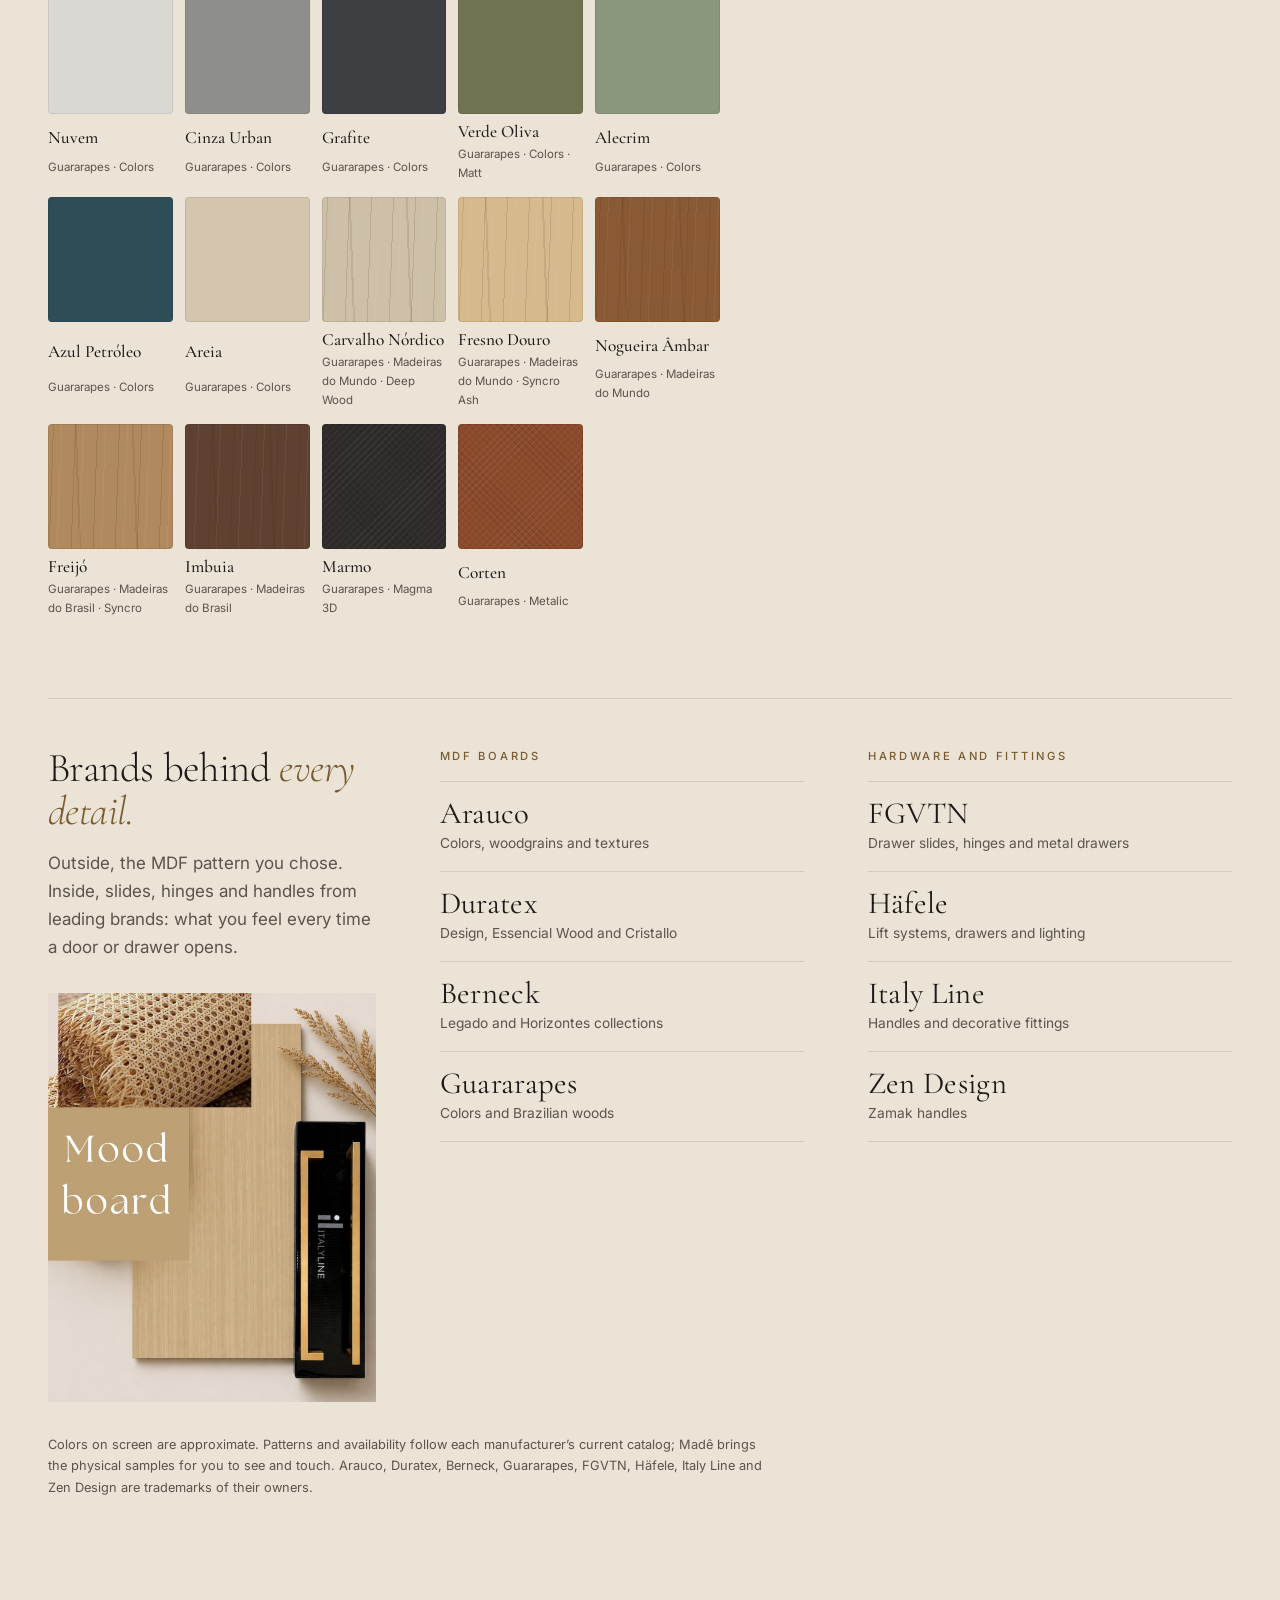
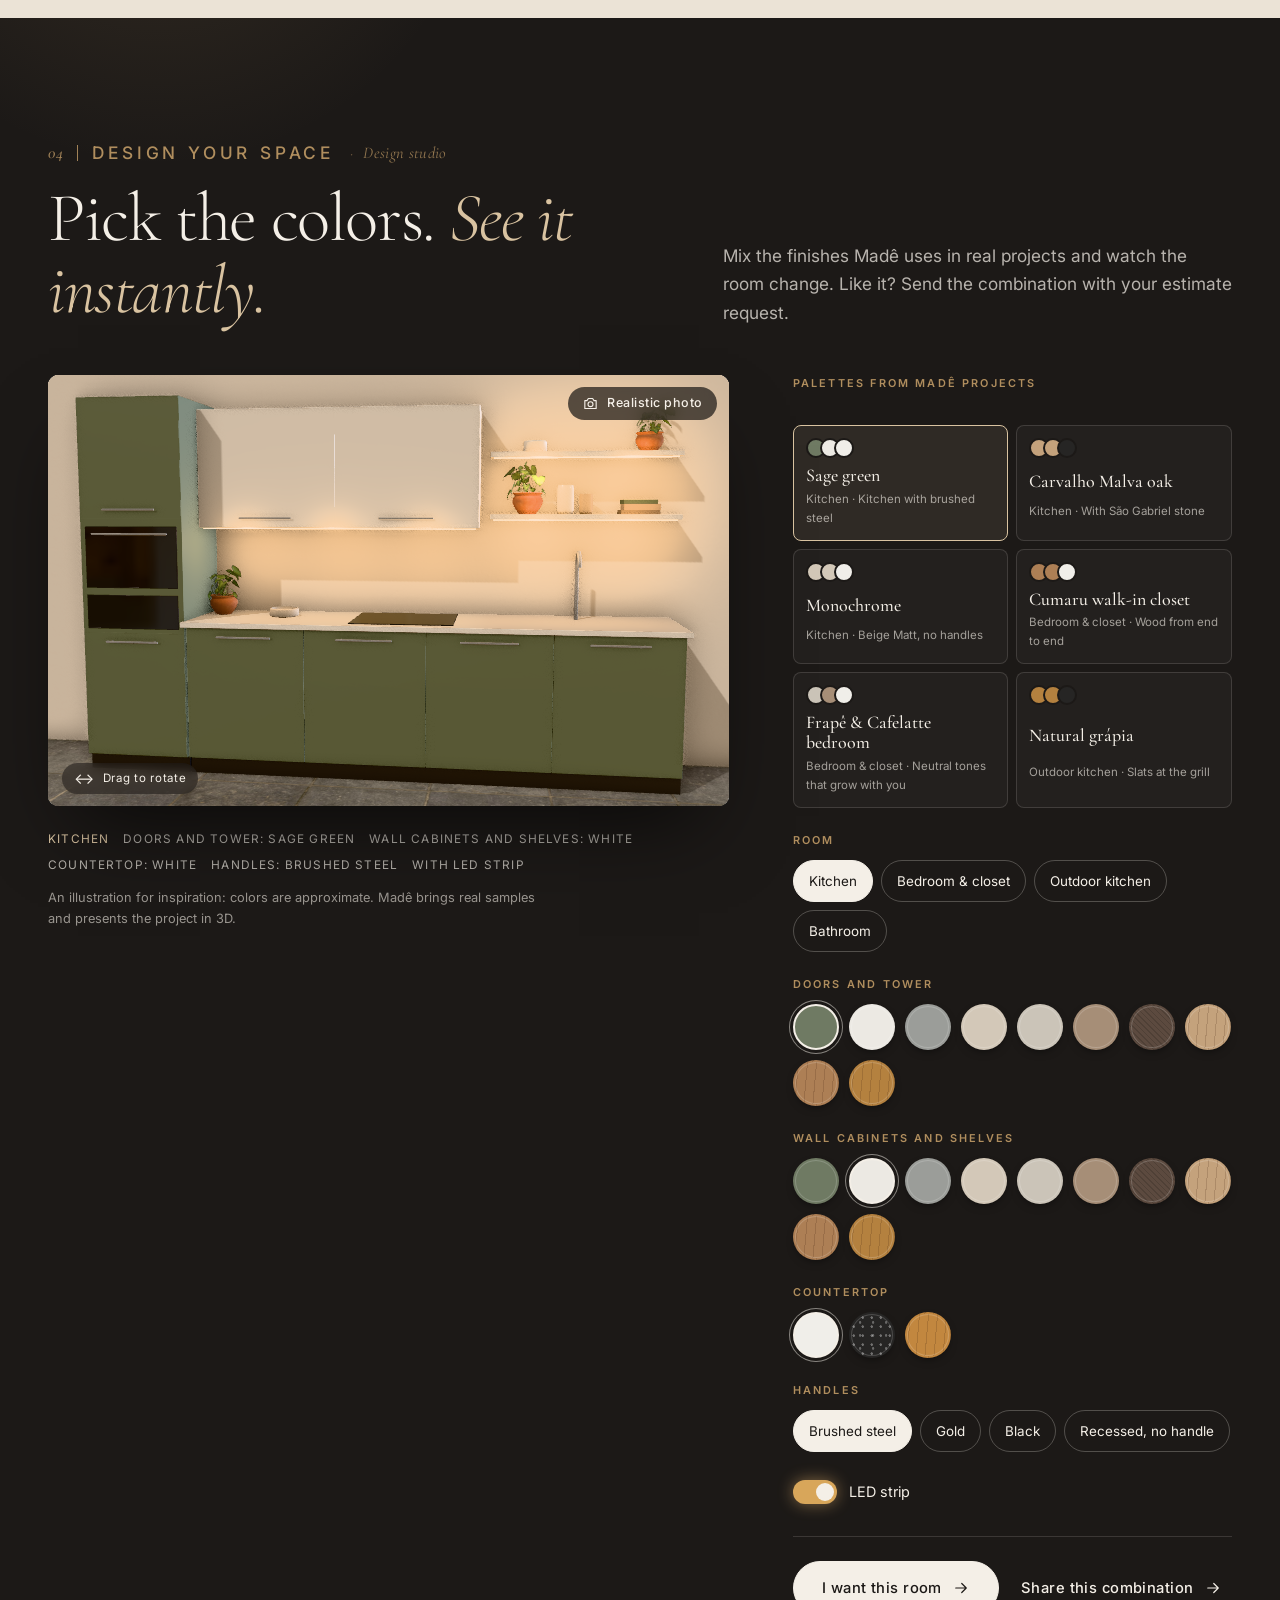
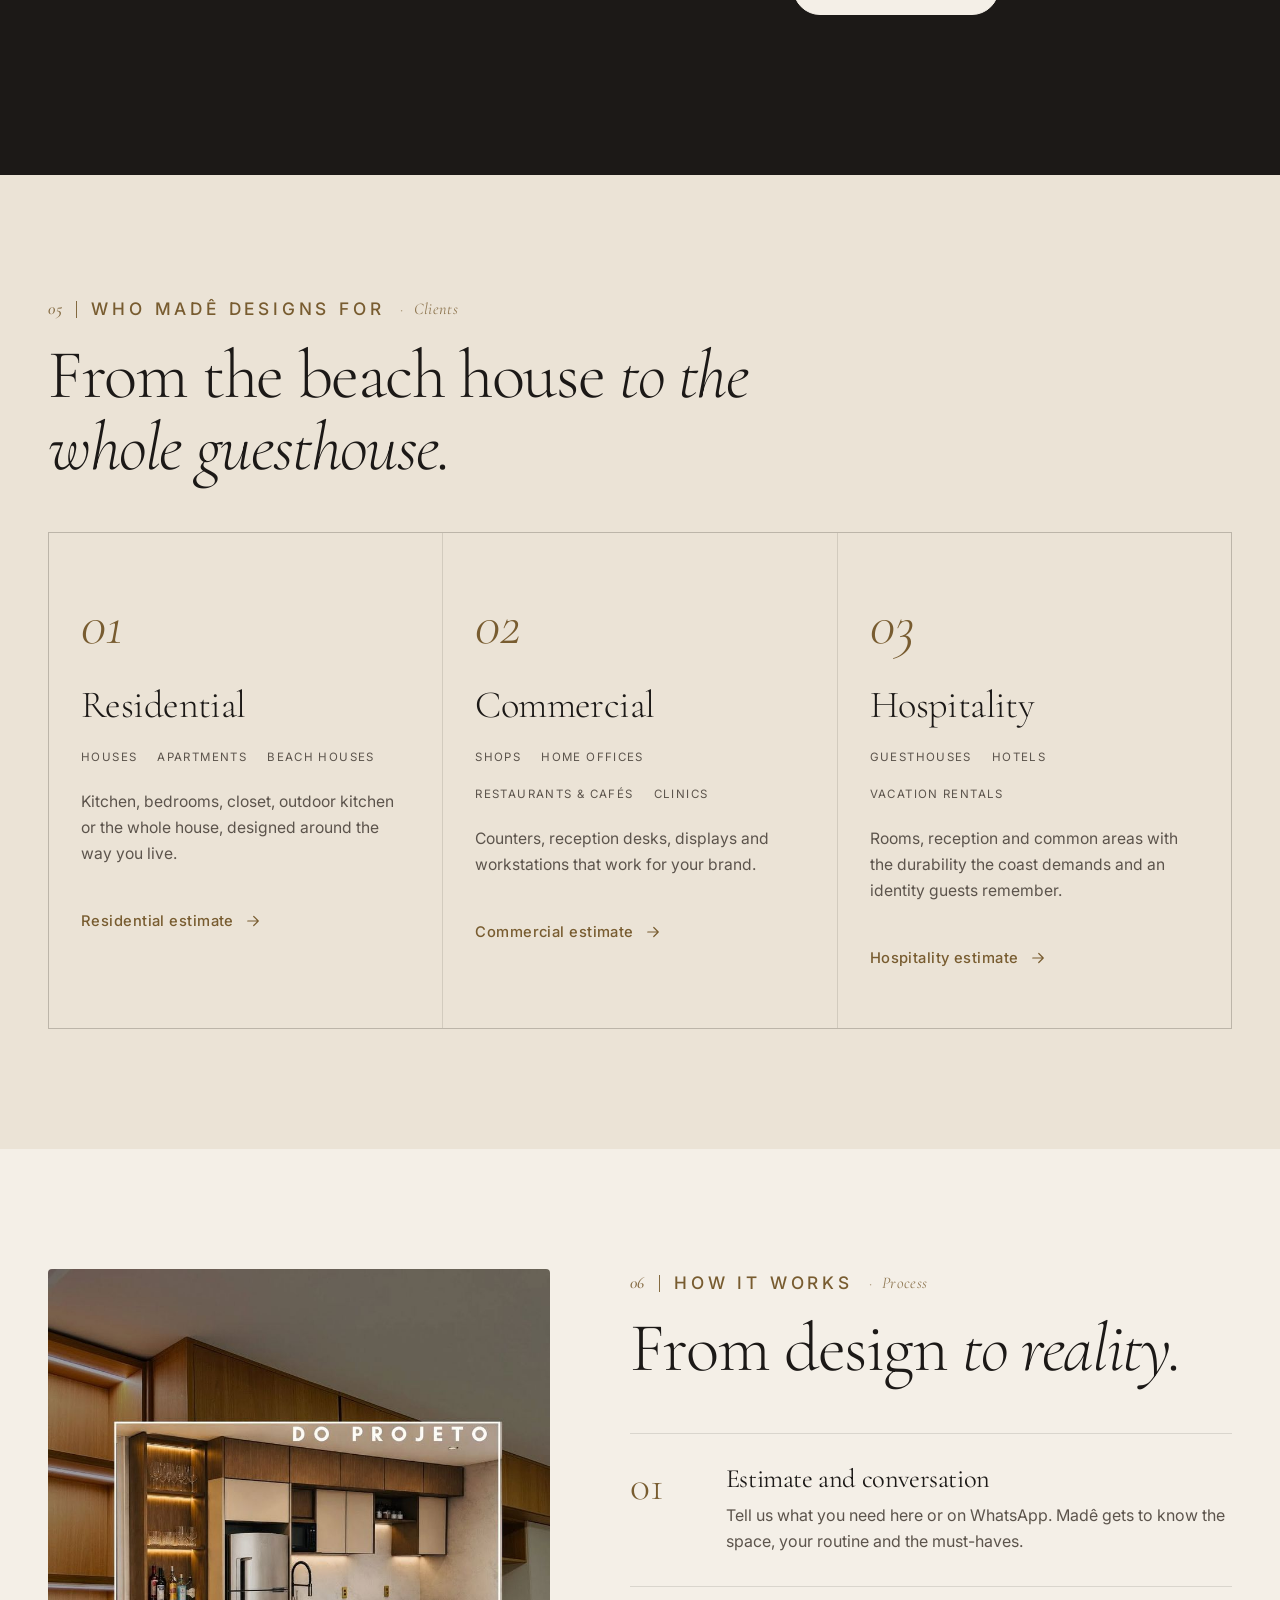
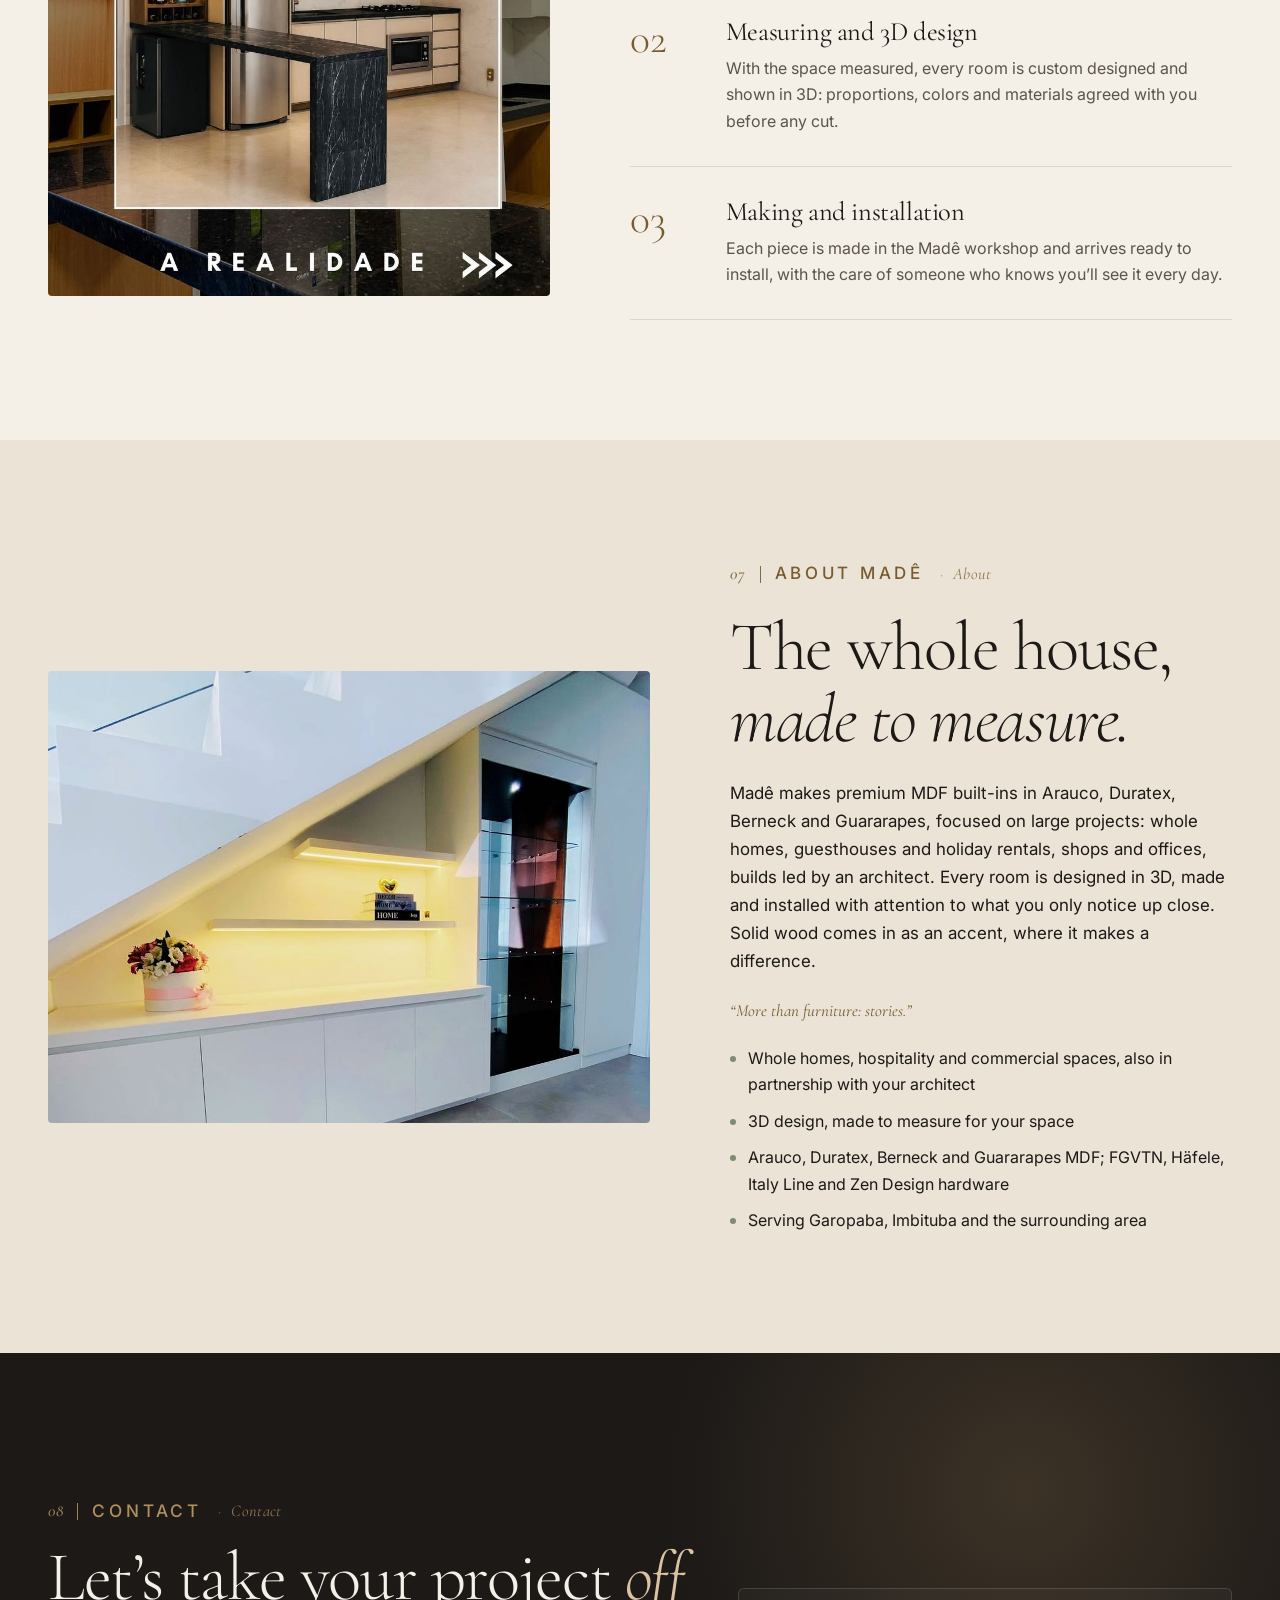
==== commit f338d8e3: "Domínio da casa: www.mademarcenaria.com (CNAME do GitHub Pages) A Madê registrou mademarcenaria.com " ====
--- a/index.html
+++ b/index.html
@@ -5,15 +5,15 @@
 <meta name="viewport" content="width=device-width, initial-scale=1">
 <title>Madê Marcenaria — ambientes planejados em Garopaba e Imbituba</title>
 <meta name="description" content="Ambientes e móveis planejados em MDF premium Arauco, Duratex, Berneck e Guararapes, com ferragens Häfele e FGVTN, em Garopaba e Imbituba: cozinhas, quartos, closets e áreas gourmet para casas, apartamentos, comércios e pousadas. Faça seu pré-orçamento.">
-<!-- TODO: confirmar com a dona — domínio final (canonical, OG e JSON-LD usam mademarcenaria.com.br por enquanto). -->
-<link rel="canonical" href="https://www.mademarcenaria.com.br/">
+<!-- Domínio da casa: mademarcenaria.com (registrado pela Madê na Hostinger, 26/10/2026). -->
+<link rel="canonical" href="https://www.mademarcenaria.com/">
 <meta property="og:type" content="website">
 <meta property="og:site_name" content="Madê Marcenaria">
 <meta property="og:locale" content="pt_BR">
 <meta property="og:title" content="Madê Marcenaria — ambientes planejados em Garopaba e Imbituba">
 <meta property="og:description" content="Ambientes planejados em MDF premium, da cozinha à casa inteira. Projetamos seu estilo em cada detalhe.">
-<meta property="og:url" content="https://www.mademarcenaria.com.br/">
-<meta property="og:image" content="https://www.mademarcenaria.com.br/assets/og-image-1200x630.jpg">
+<meta property="og:url" content="https://www.mademarcenaria.com/">
+<meta property="og:image" content="https://www.mademarcenaria.com/assets/og-image-1200x630.jpg">
 <meta name="twitter:card" content="summary_large_image">
 <meta name="theme-color" content="#1C1917">
 <link rel="icon" href="assets/favicon-32.png" sizes="32x32">
@@ -49,9 +49,9 @@
   "@type": "HomeAndConstructionBusiness",
   "name": "Madê Marcenaria",
   "description": "Marcenaria de ambientes planejados em MDF premium para casas inteiras, apartamentos, hospedagem e comércio, também em parceria com arquitetos. Garopaba, Imbituba e região (SC).",
-  "url": "https://www.mademarcenaria.com.br/",
-  "image": "https://www.mademarcenaria.com.br/assets/og-image-1200x630.jpg",
-  "logo": "https://www.mademarcenaria.com.br/assets/logo.png",
+  "url": "https://www.mademarcenaria.com/",
+  "image": "https://www.mademarcenaria.com/assets/og-image-1200x630.jpg",
+  "logo": "https://www.mademarcenaria.com/assets/logo.png",
   "telephone": "+55 48 99222-9202",
   "areaServed": [
     { "@type": "City", "name": "Garopaba" },
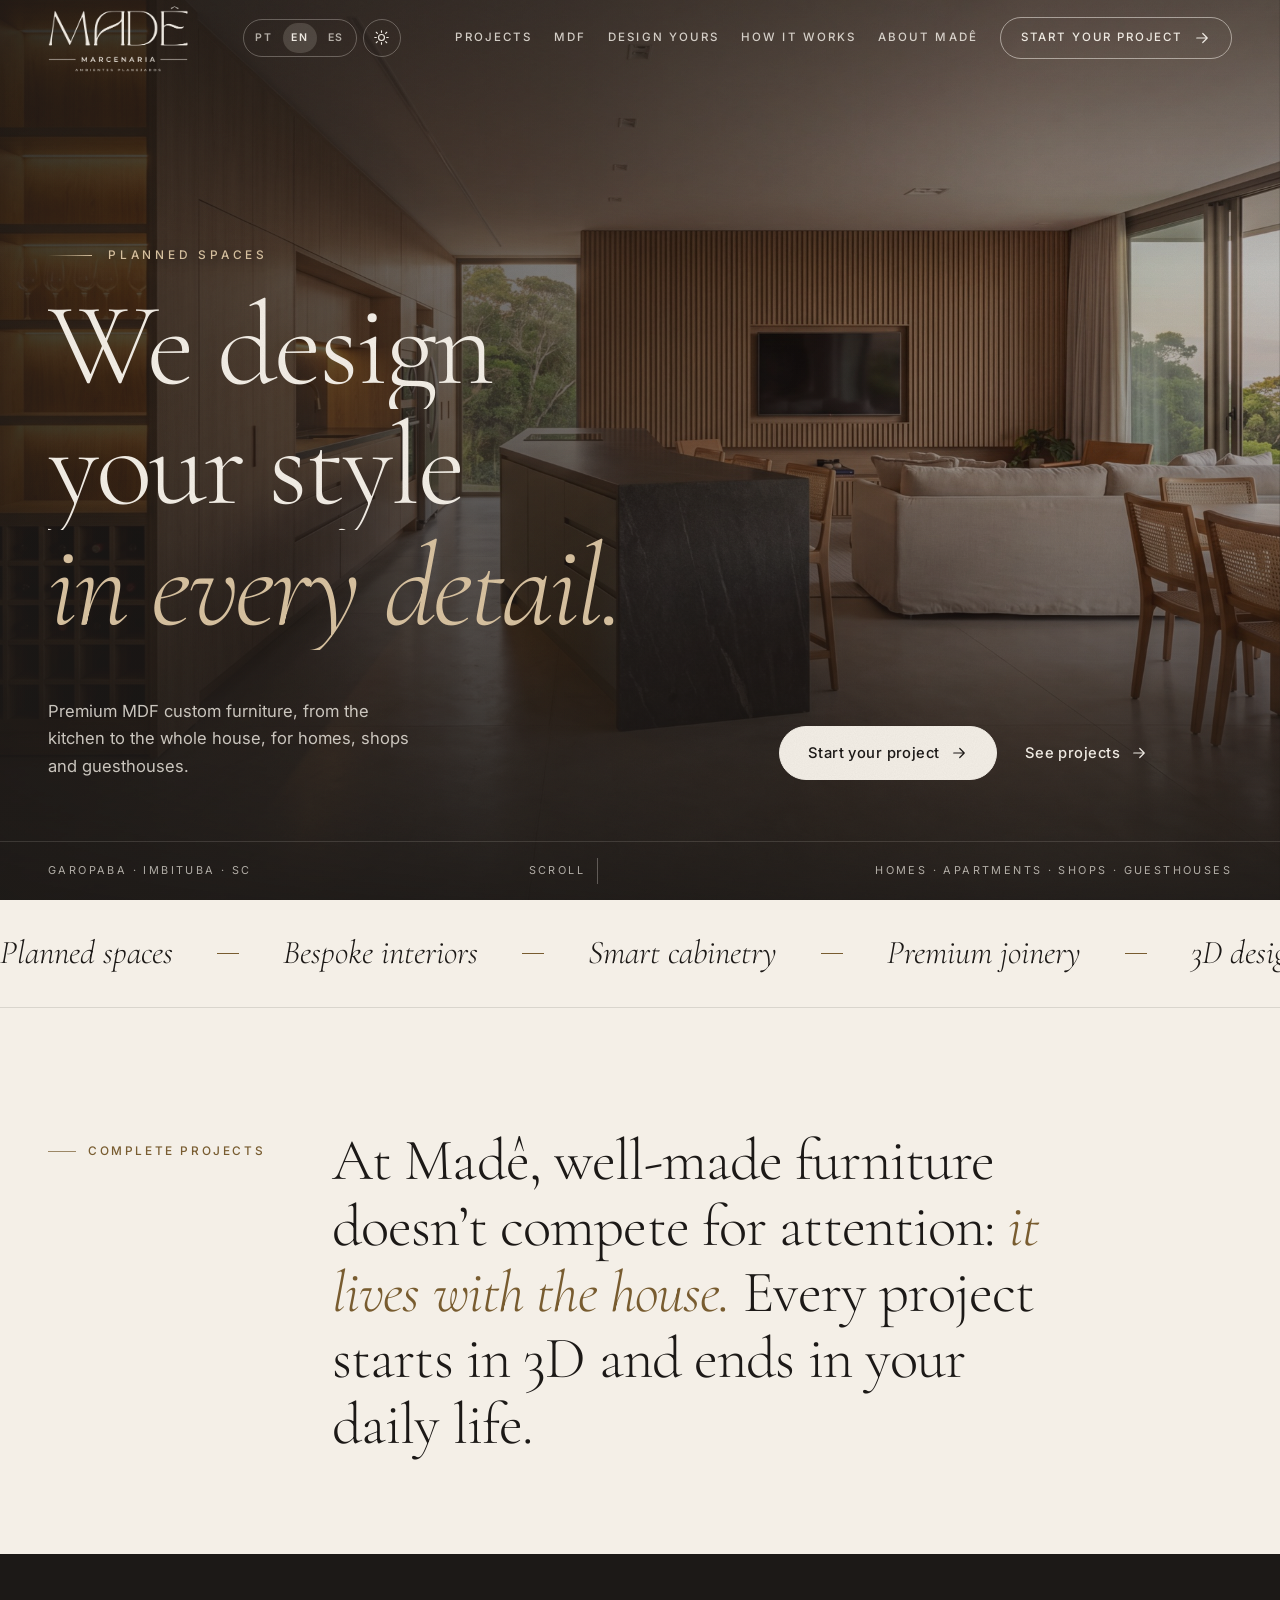
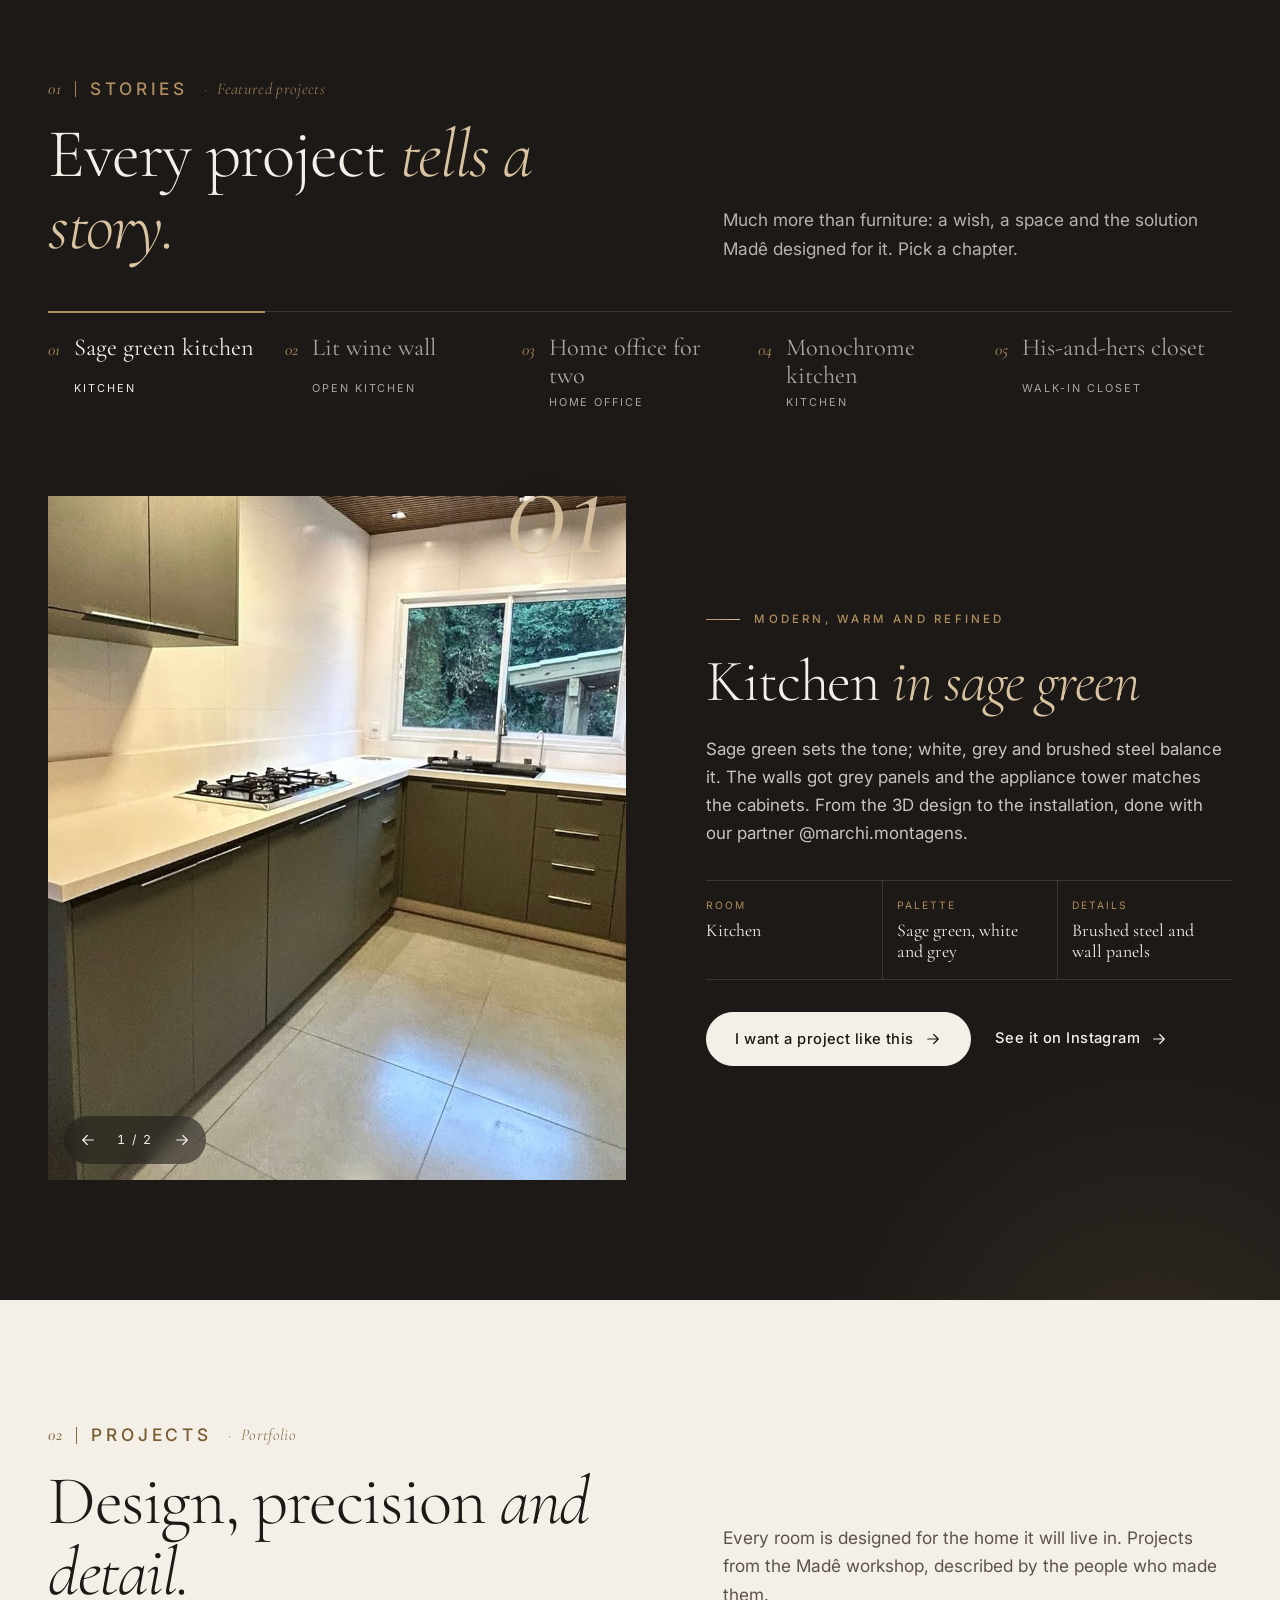
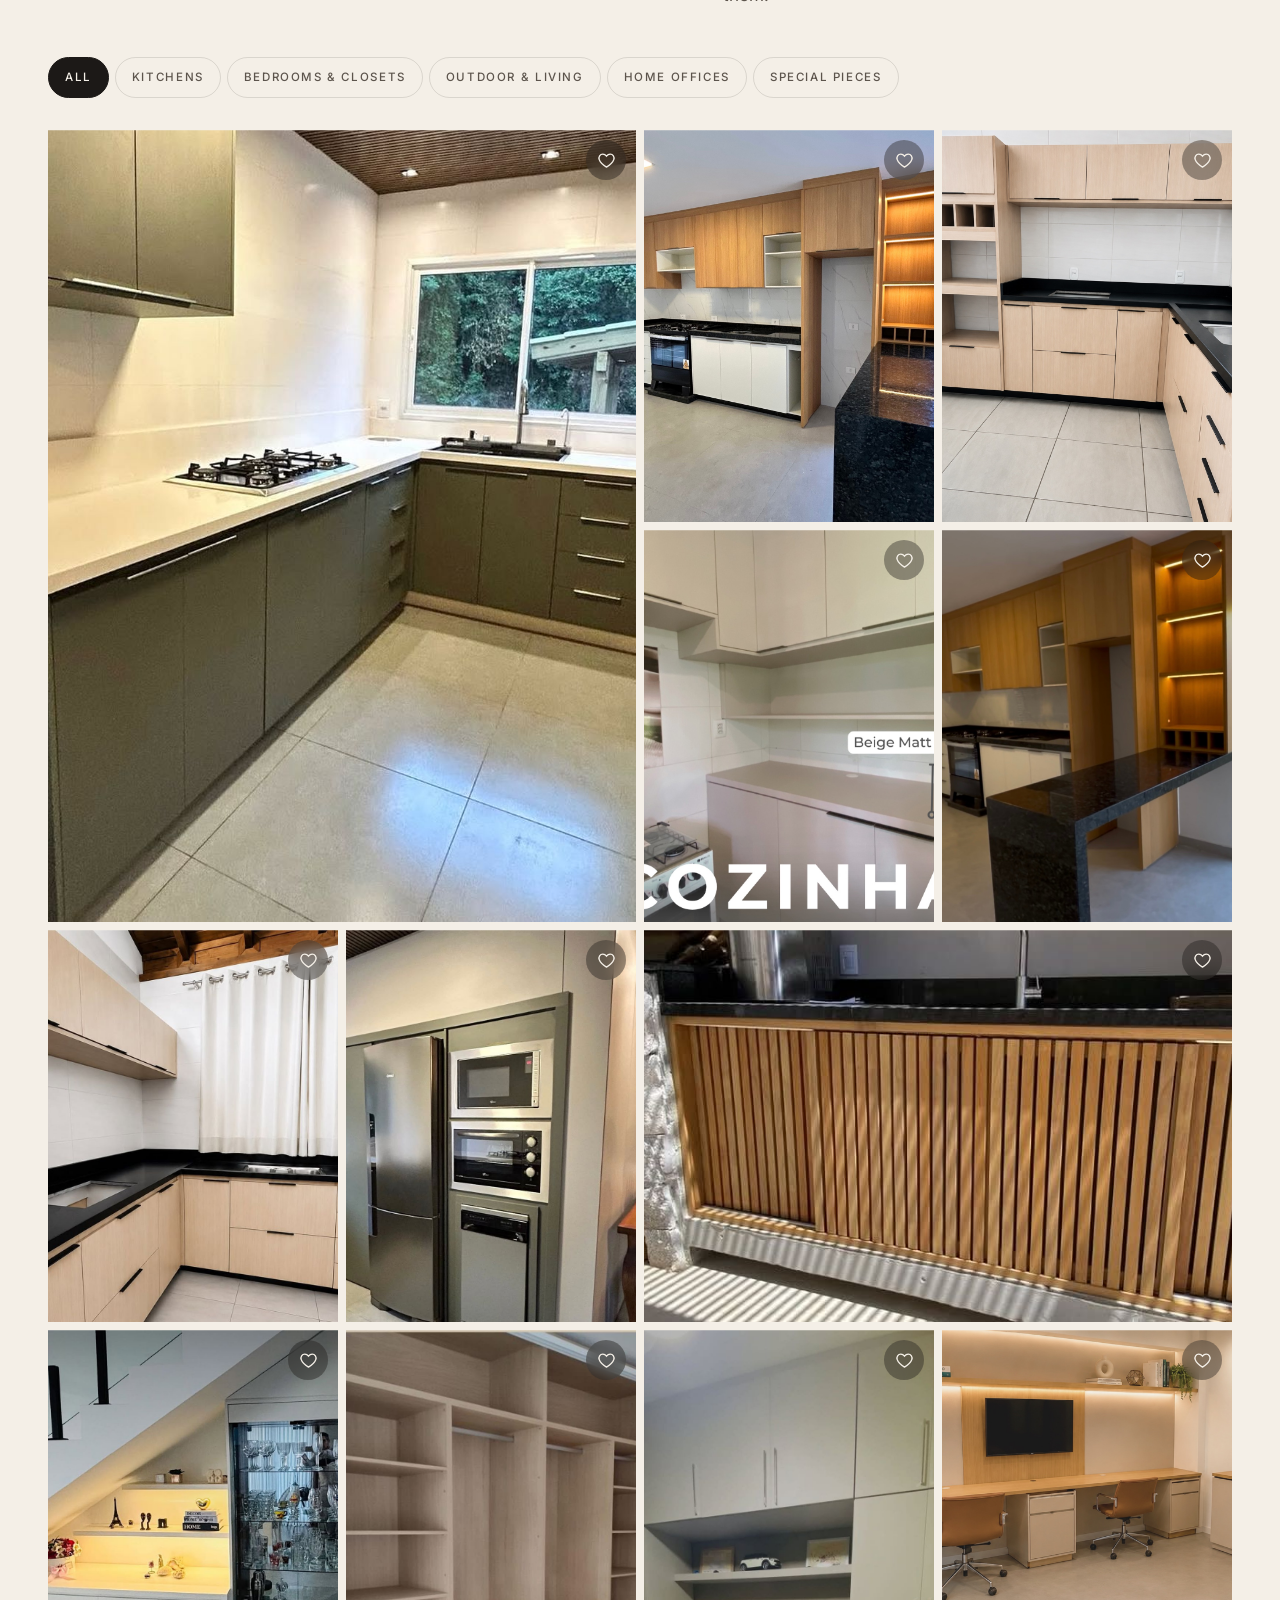
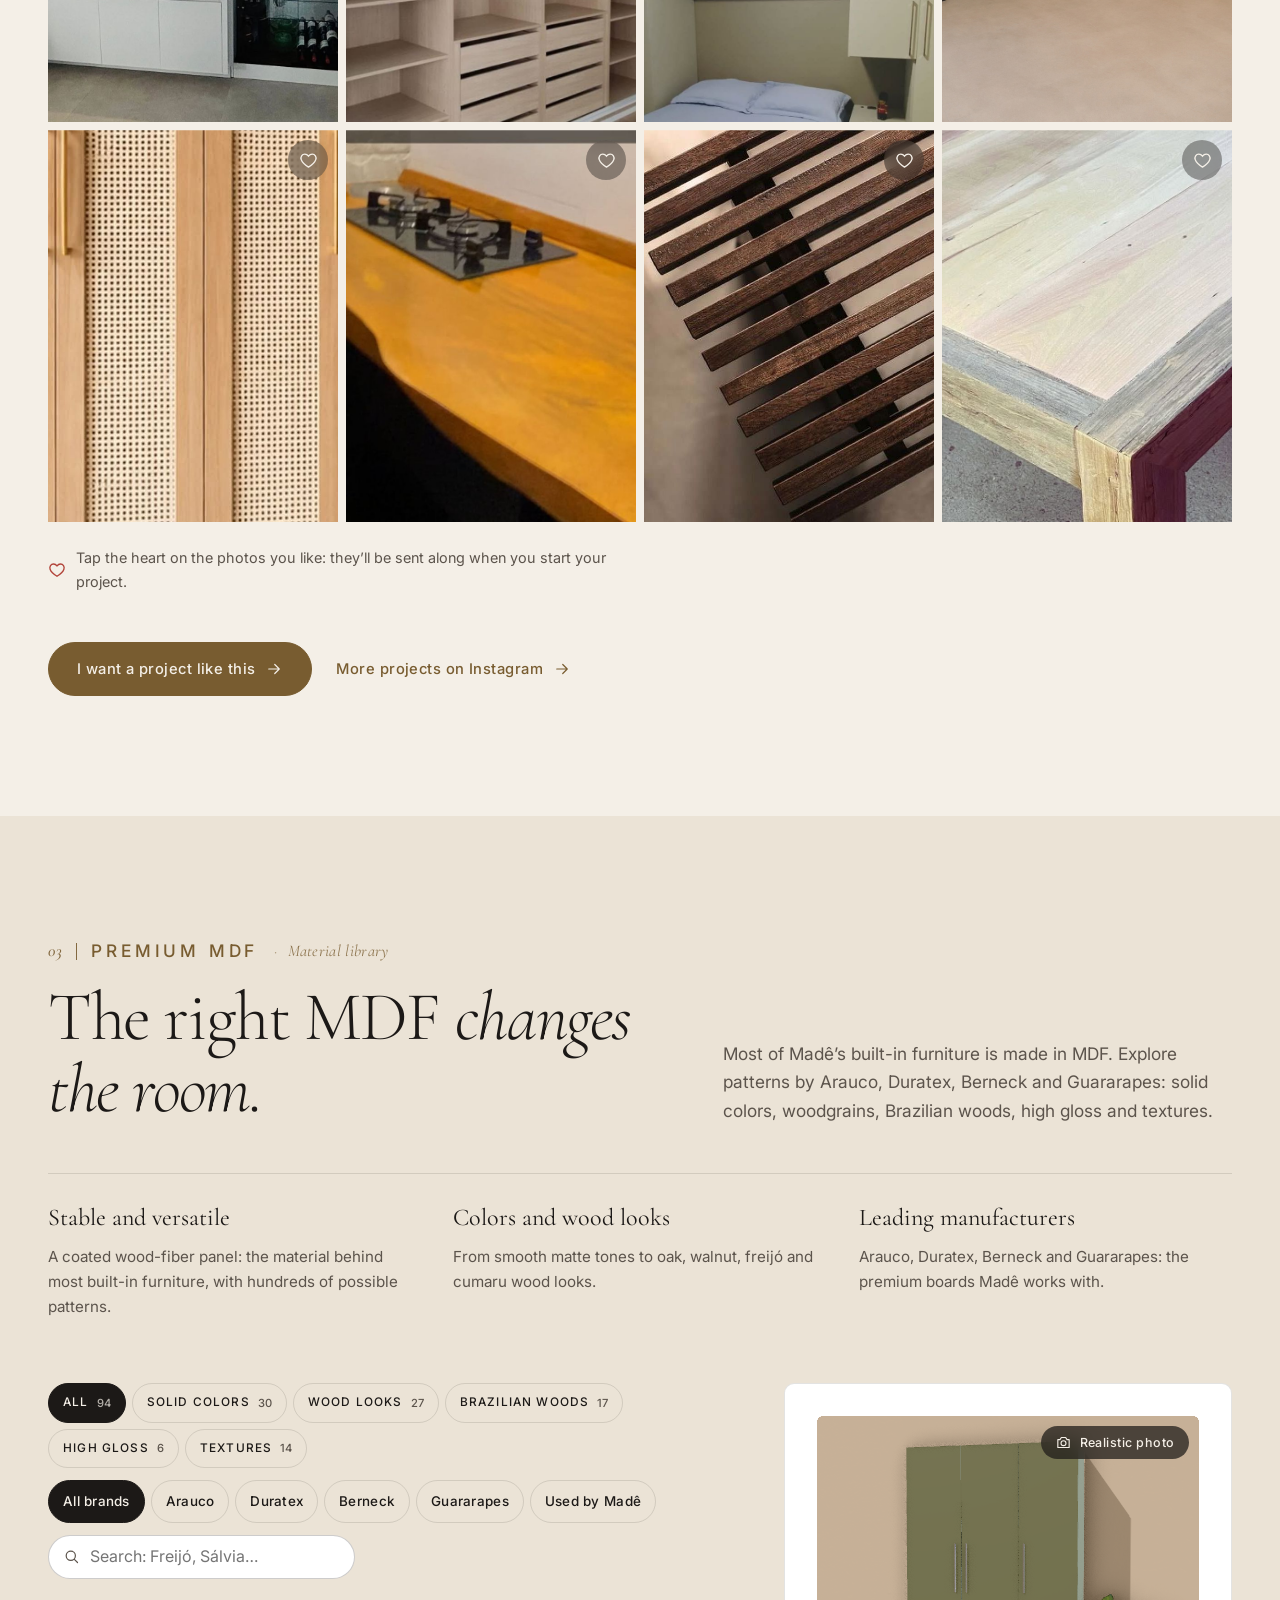
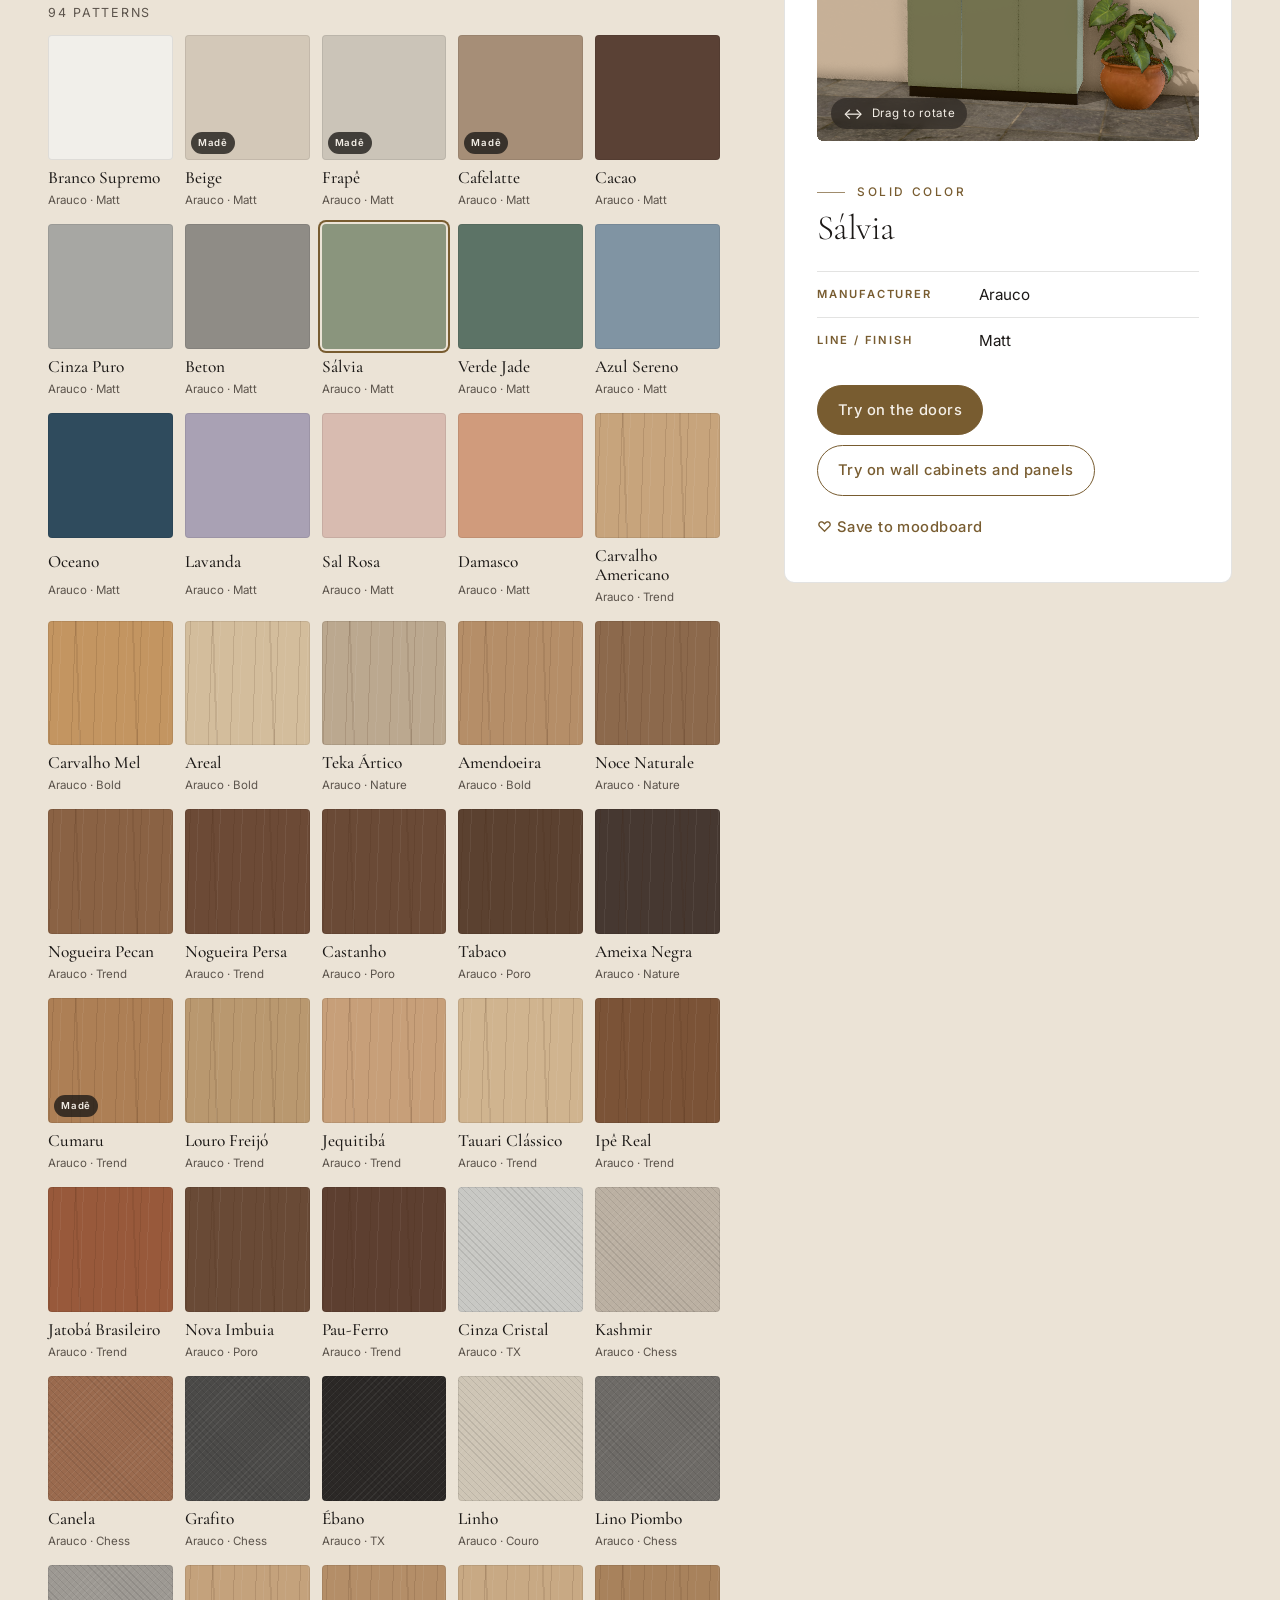
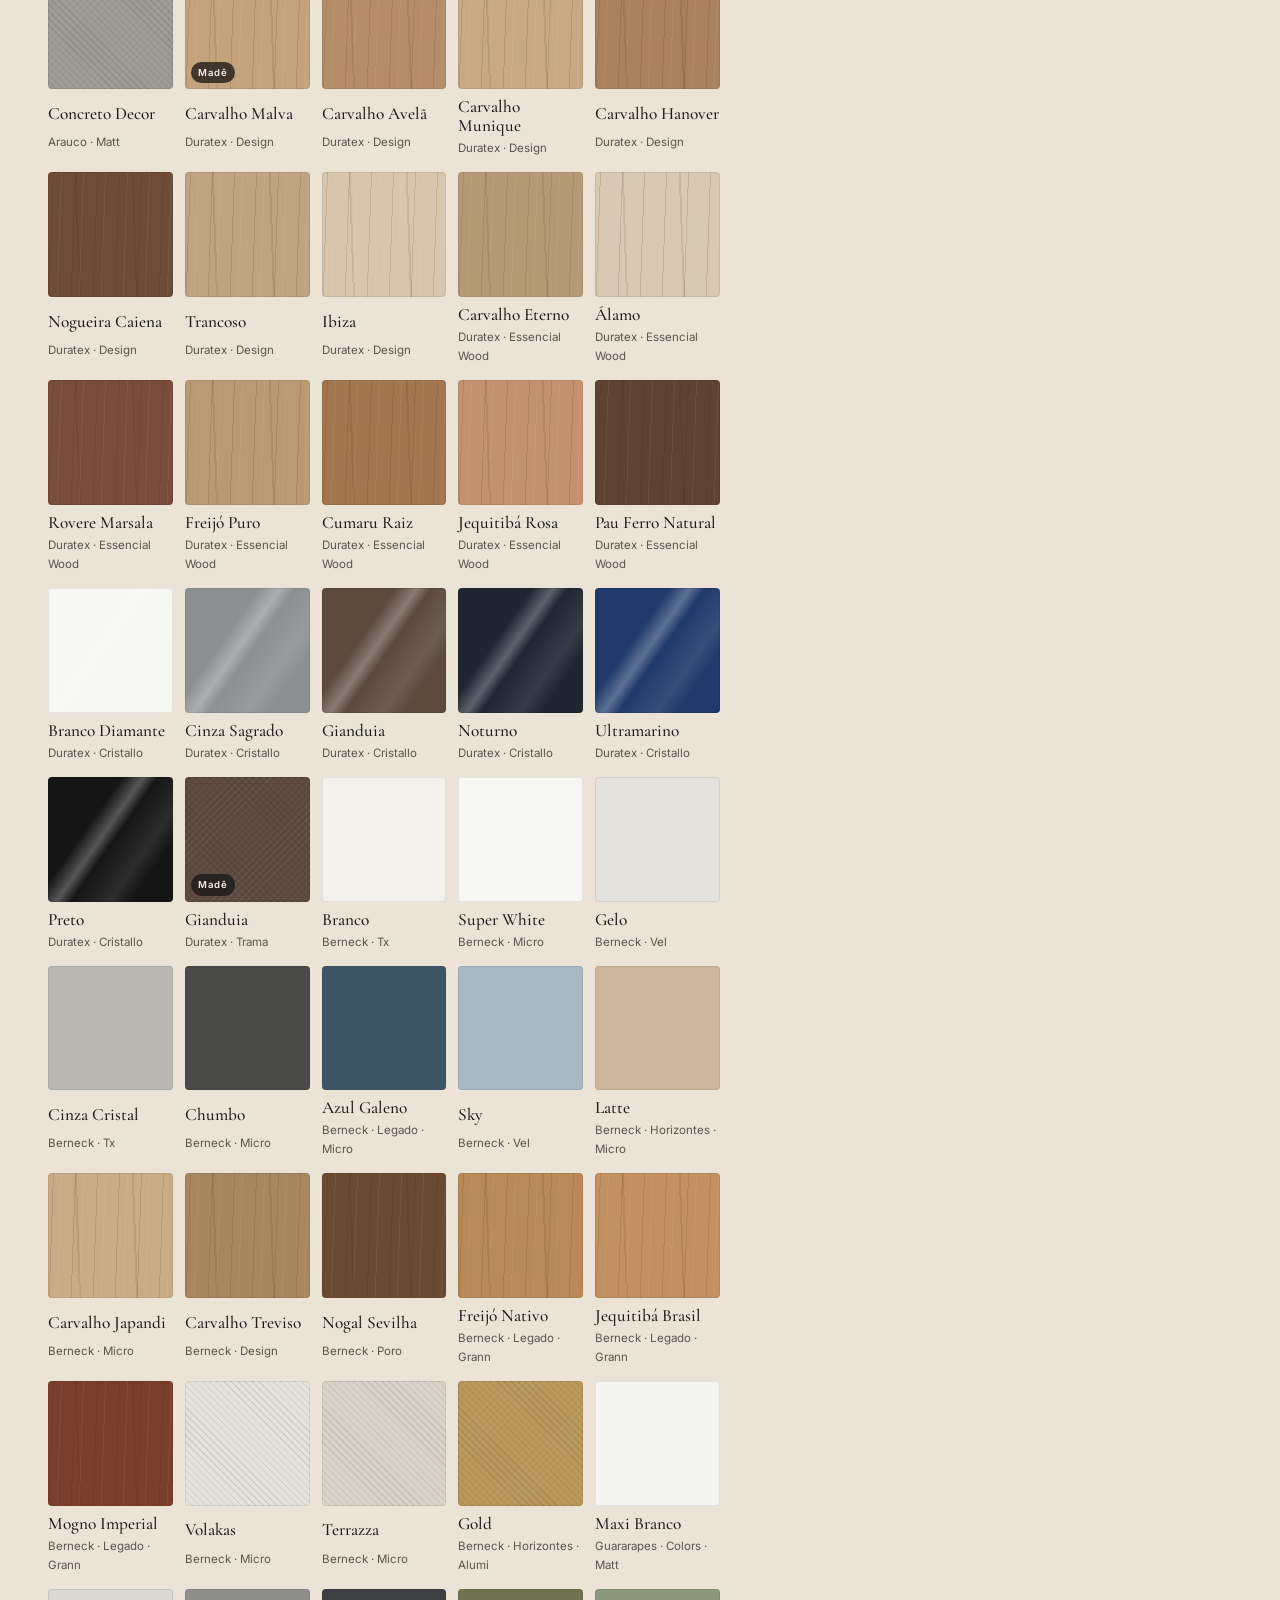
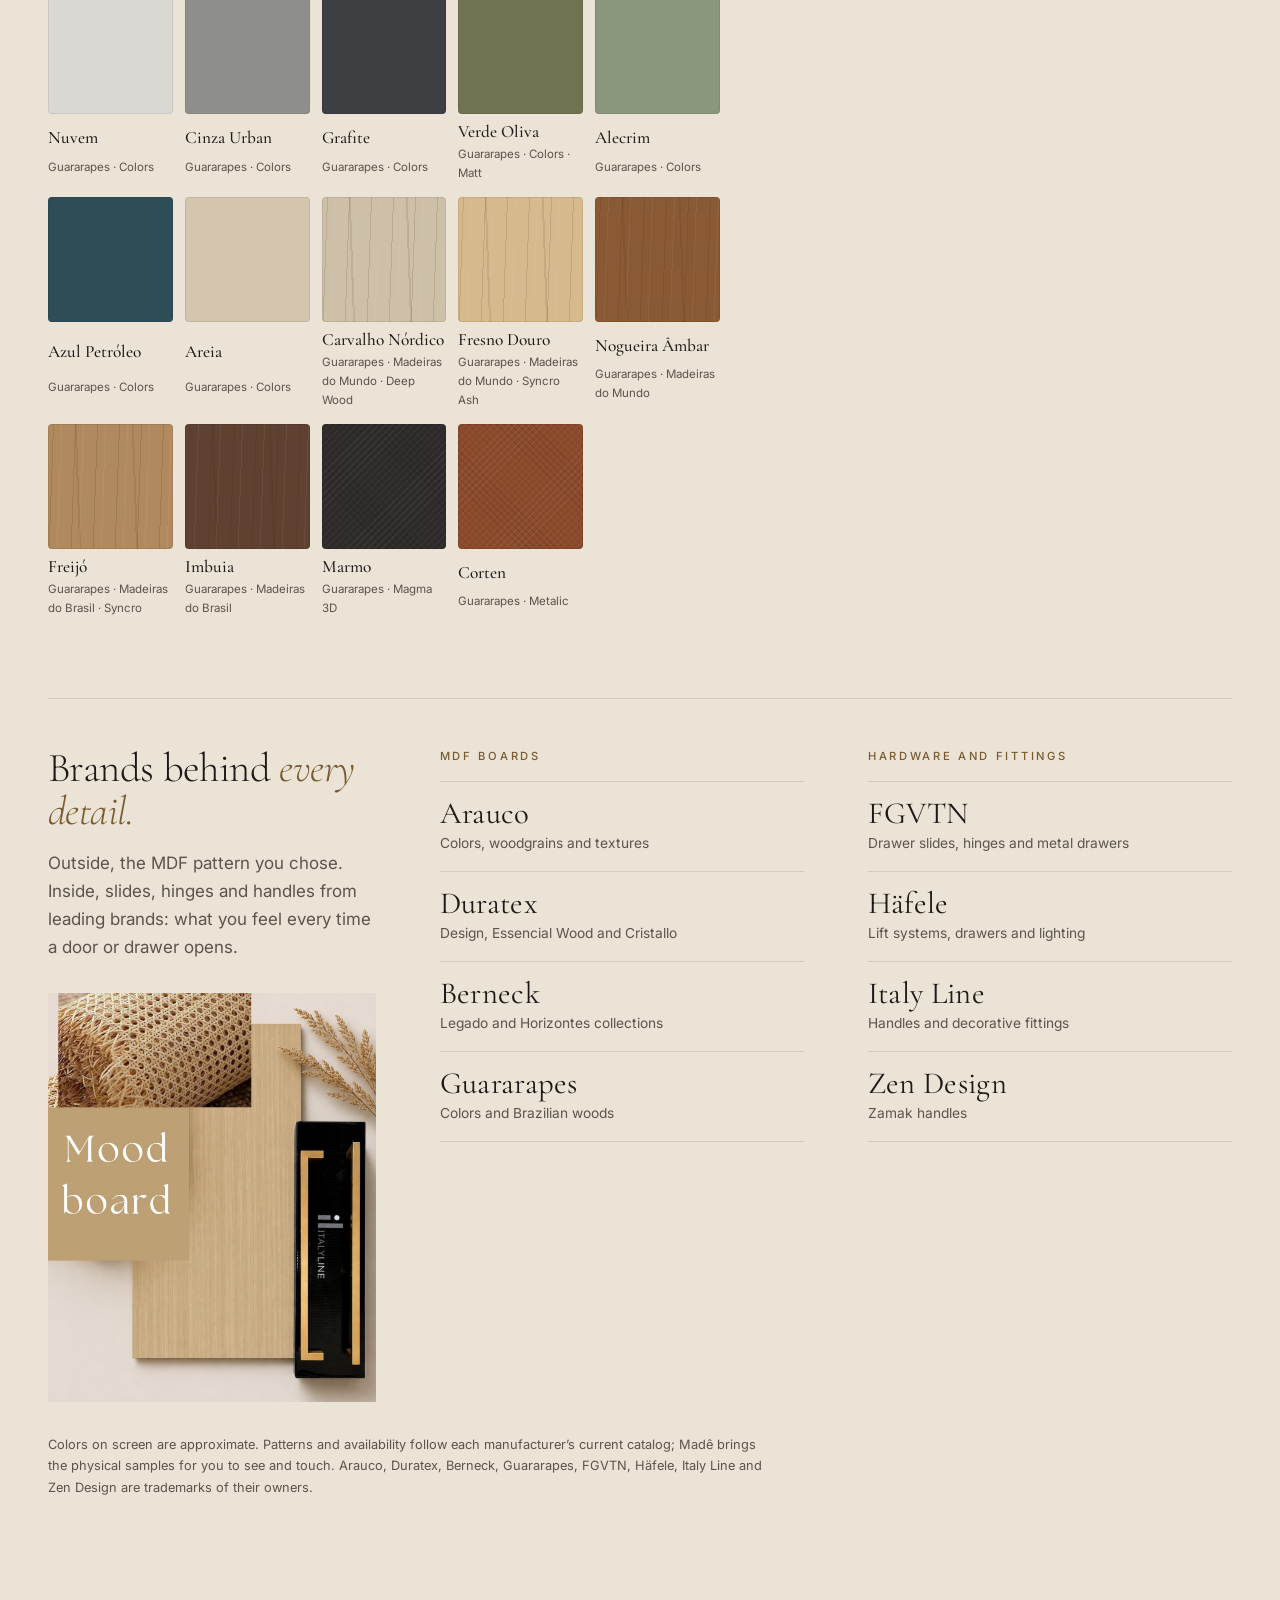
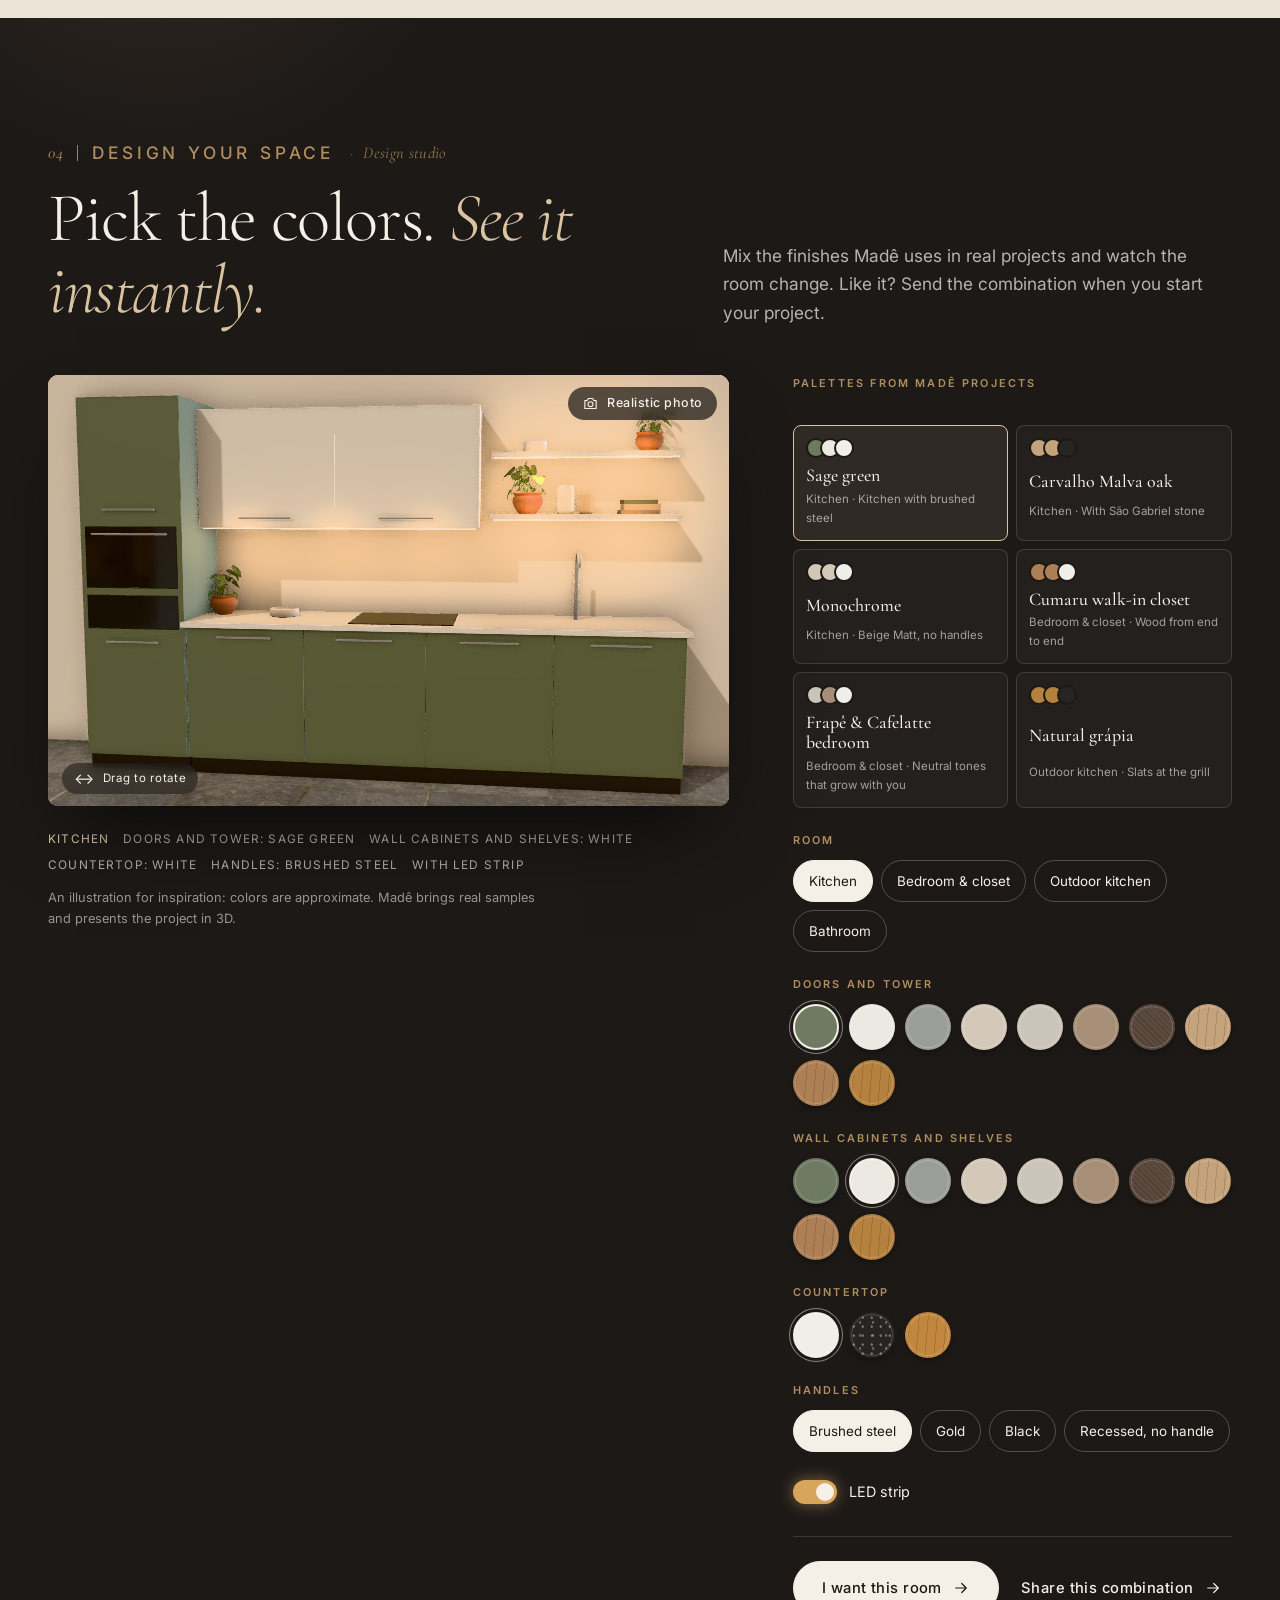
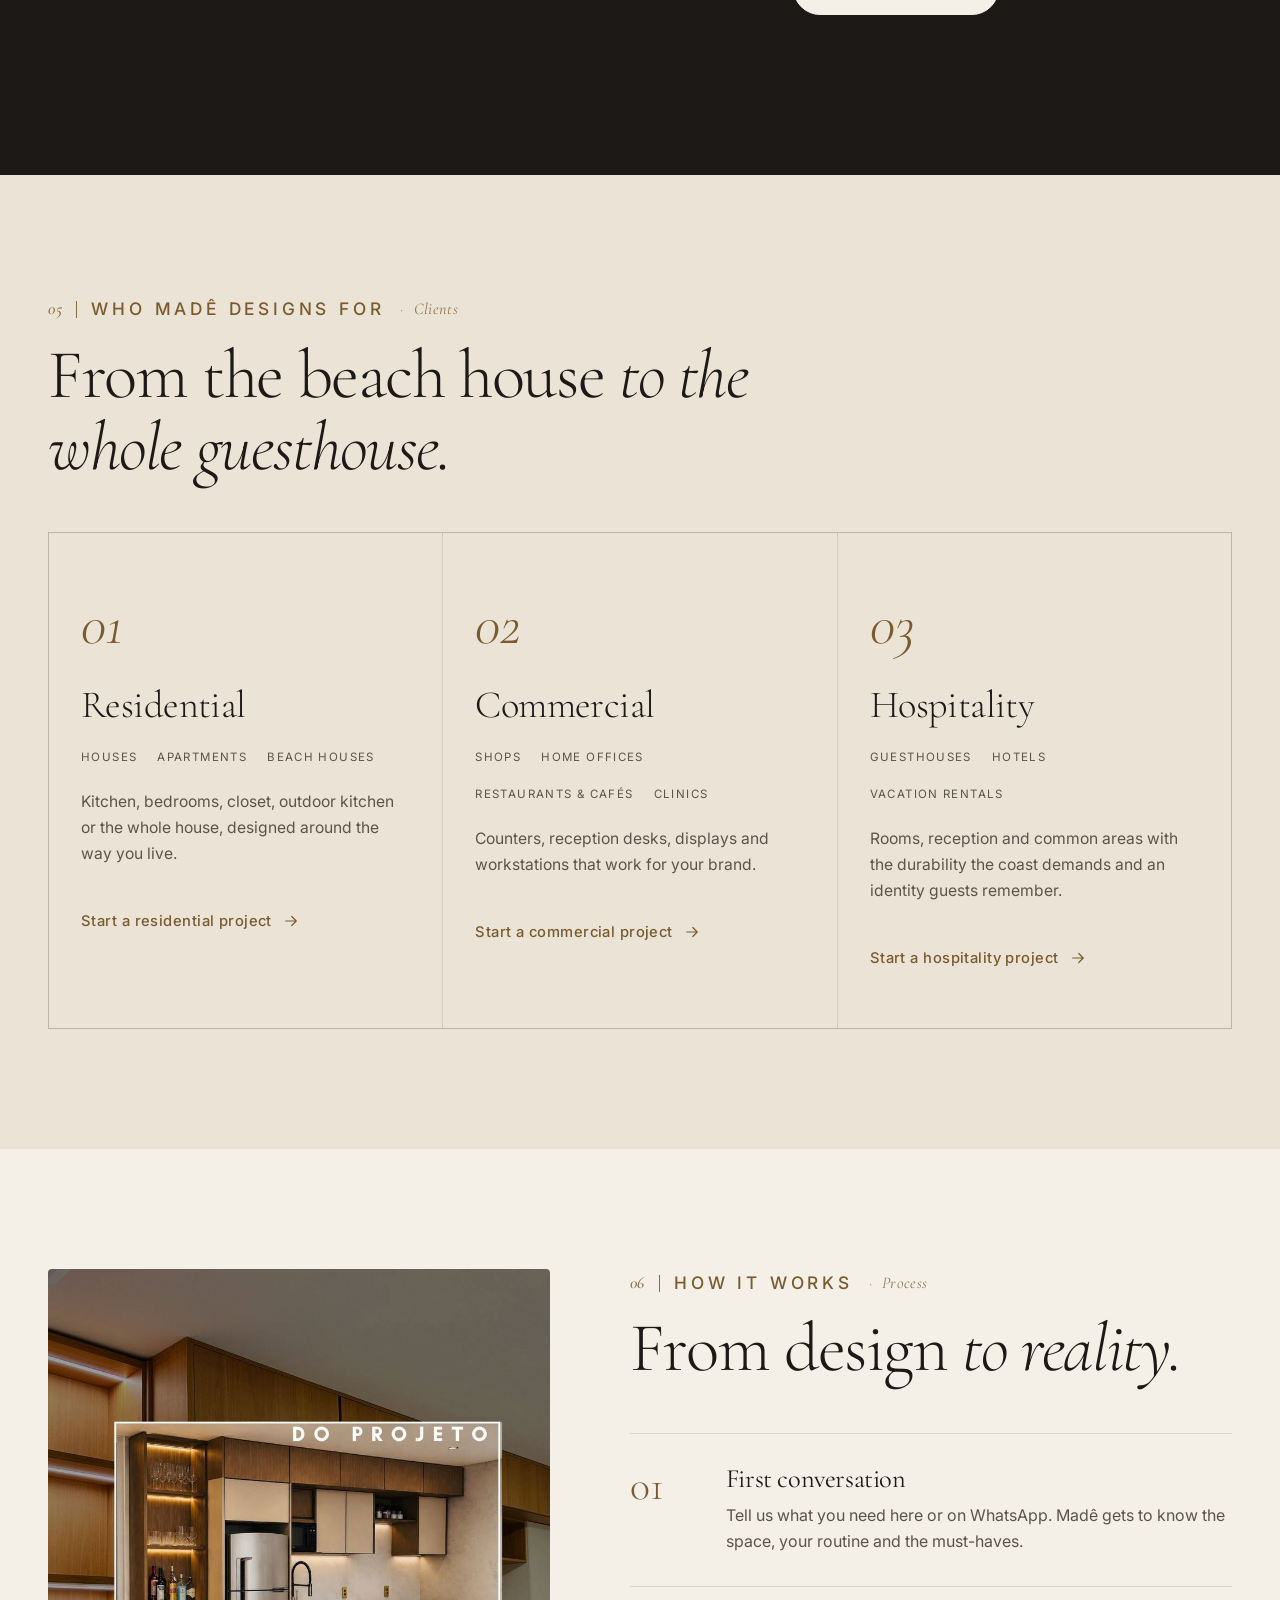
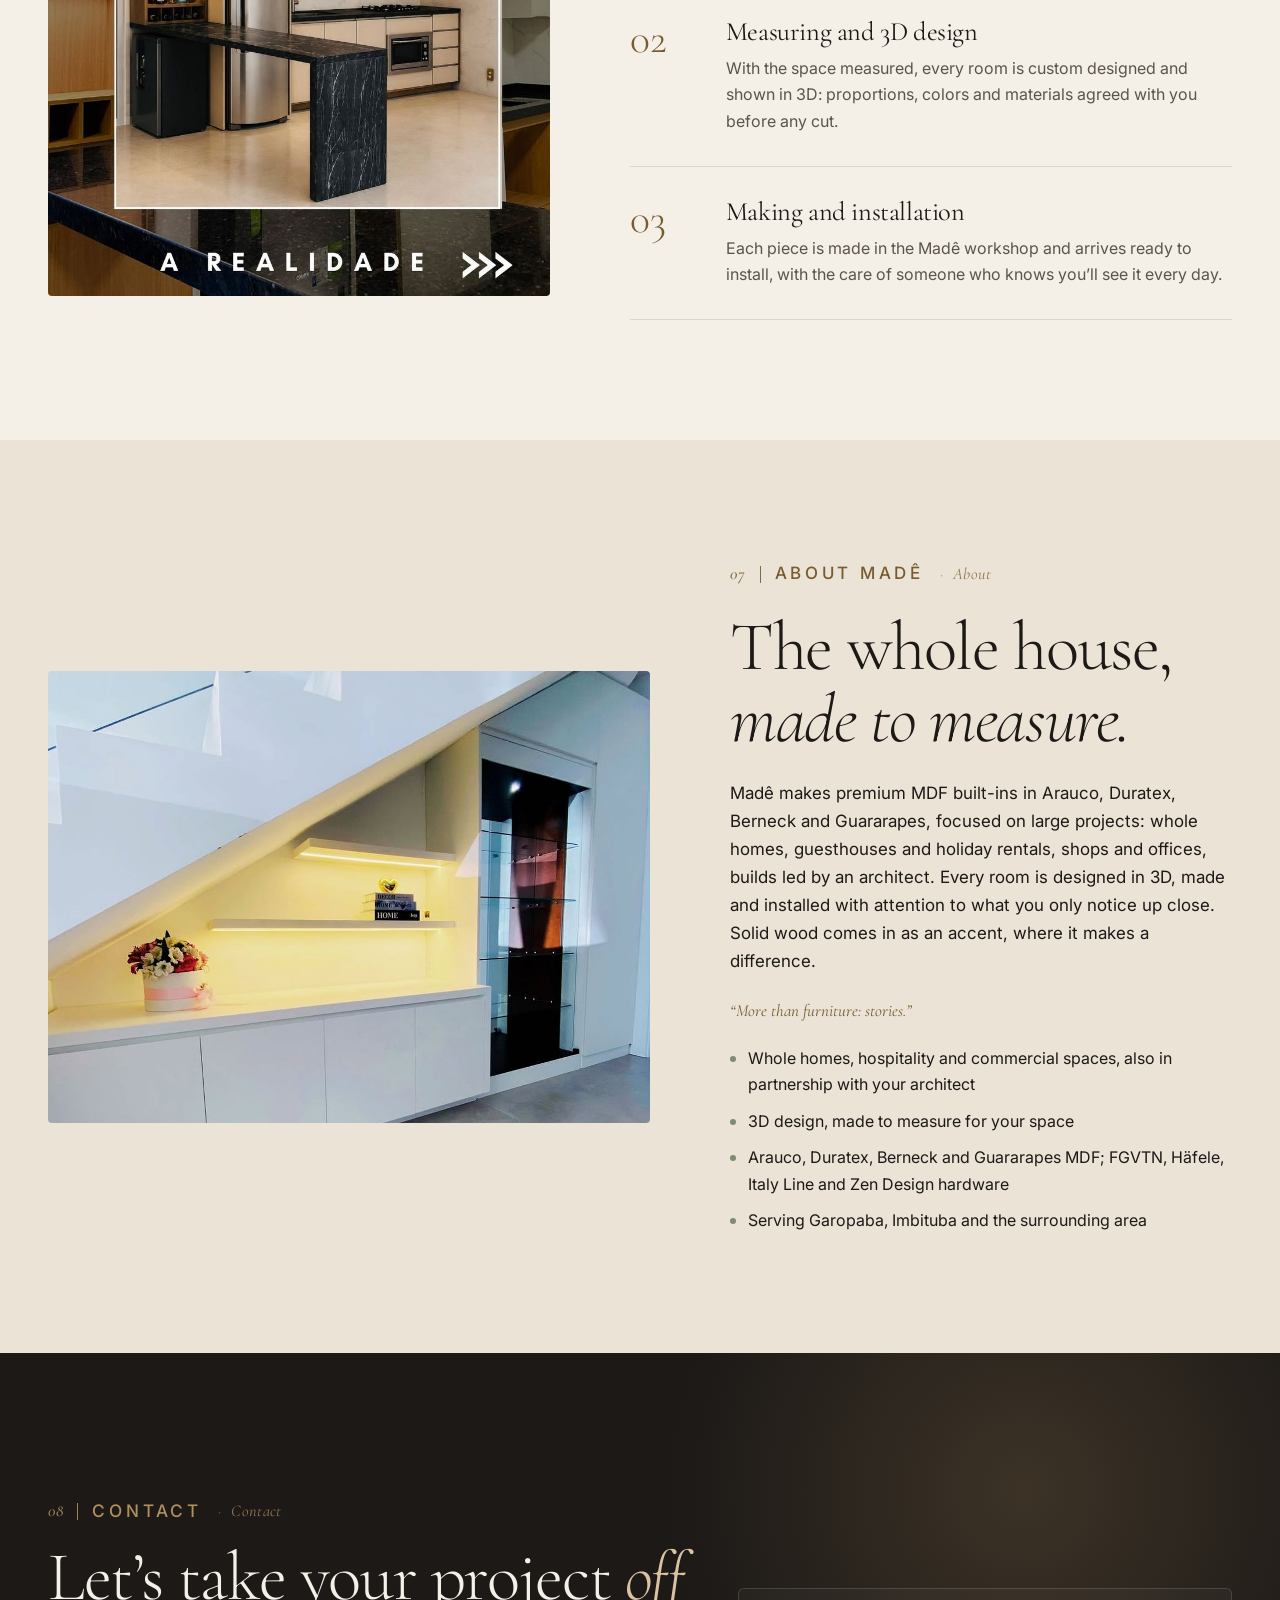
==== commit d3f53f57: "Pré-orçamento vira "Comece seu projeto" O assistente não estima preço; o nome novo convida a começar" ====
--- a/index.html
+++ b/index.html
@@ -4,7 +4,7 @@
 <meta charset="utf-8">
 <meta name="viewport" content="width=device-width, initial-scale=1">
 <title>Madê Marcenaria — ambientes planejados em Garopaba e Imbituba</title>
-<meta name="description" content="Ambientes e móveis planejados em MDF premium Arauco, Duratex, Berneck e Guararapes, com ferragens Häfele e FGVTN, em Garopaba e Imbituba: cozinhas, quartos, closets e áreas gourmet para casas, apartamentos, comércios e pousadas. Faça seu pré-orçamento.">
+<meta name="description" content="Ambientes e móveis planejados em MDF premium Arauco, Duratex, Berneck e Guararapes, com ferragens Häfele e FGVTN, em Garopaba e Imbituba: cozinhas, quartos, closets e áreas gourmet para casas, apartamentos, comércios e pousadas. Comece seu projeto.">
 <!-- Domínio da casa: mademarcenaria.com (registrado pela Madê na Hostinger, 26/10/2026). -->
 <link rel="canonical" href="https://www.mademarcenaria.com/">
 <meta property="og:type" content="website">
@@ -91,7 +91,7 @@
       <a href="#processo">Como funciona</a>
       <a href="#a-made">A Madê</a>
       <a class="menu__zap" href="falar/?de=topo">WhatsApp</a>
-      <button class="btn btn--topo" type="button" data-orcamento>Pré-orçamento <svg class="seta" viewBox="0 0 24 24" fill="none" stroke="currentColor" stroke-width="1.6" stroke-linecap="round" stroke-linejoin="round" aria-hidden="true"><path d="M5 12h14M13 6l6 6-6 6"/></svg></button>
+      <button class="btn btn--topo" type="button" data-orcamento>Comece seu projeto <svg class="seta" viewBox="0 0 24 24" fill="none" stroke="currentColor" stroke-width="1.6" stroke-linecap="round" stroke-linejoin="round" aria-hidden="true"><path d="M5 12h14M13 6l6 6-6 6"/></svg></button>
     </nav>
   </div>
 </header>
@@ -121,7 +121,7 @@
         <div class="heroi__base entra entra--5">
           <p>Móveis planejados em MDF premium, da cozinha à casa inteira, para residências, comércios e pousadas.</p>
           <div class="heroi__acoes">
-            <button class="btn btn--creme" type="button" data-orcamento>Fazer pré-orçamento <svg class="seta" viewBox="0 0 24 24" fill="none" stroke="currentColor" stroke-width="1.6" stroke-linecap="round" stroke-linejoin="round" aria-hidden="true"><path d="M5 12h14M13 6l6 6-6 6"/></svg></button>
+            <button class="btn btn--creme" type="button" data-orcamento>Comece seu projeto <svg class="seta" viewBox="0 0 24 24" fill="none" stroke="currentColor" stroke-width="1.6" stroke-linecap="round" stroke-linejoin="round" aria-hidden="true"><path d="M5 12h14M13 6l6 6-6 6"/></svg></button>
             <a class="link-seta link-seta--claro" href="#historias">Ver projetos <svg class="seta" viewBox="0 0 24 24" fill="none" stroke="currentColor" stroke-width="1.6" stroke-linecap="round" stroke-linejoin="round" aria-hidden="true"><path d="M5 12h14M13 6l6 6-6 6"/></svg></a>
           </div>
         </div>
@@ -433,7 +433,7 @@
         </div>
       </div>
 
-      <p class="dica-moodboard sobe"><svg viewBox="0 0 24 24" aria-hidden="true"><path d="M12 20.3s-7.6-4.6-9.2-9.4C1.6 7.3 3.9 4 7.3 4c2 0 3.6 1.1 4.7 2.6C13.1 5.1 14.7 4 16.7 4c3.4 0 5.7 3.3 4.5 6.9-1.6 4.8-9.2 9.4-9.2 9.4z"/></svg>Toque no coração das fotos que você gostar: elas vão junto no seu pré-orçamento.</p>
+      <p class="dica-moodboard sobe"><svg viewBox="0 0 24 24" aria-hidden="true"><path d="M12 20.3s-7.6-4.6-9.2-9.4C1.6 7.3 3.9 4 7.3 4c2 0 3.6 1.1 4.7 2.6C13.1 5.1 14.7 4 16.7 4c3.4 0 5.7 3.3 4.5 6.9-1.6 4.8-9.2 9.4-9.2 9.4z"/></svg>Toque no coração das fotos que você gostar: elas vão junto quando você começar seu projeto.</p>
       <div class="galeria__acao sobe">
         <button class="btn btn--bronze" type="button" data-orcamento>Quero um projeto assim <svg class="seta" viewBox="0 0 24 24" fill="none" stroke="currentColor" stroke-width="1.6" stroke-linecap="round" stroke-linejoin="round" aria-hidden="true"><path d="M5 12h14M13 6l6 6-6 6"/></svg></button>
         <a class="link-seta" data-insta-link href="https://www.instagram.com/made.marcenaria/" target="_blank" rel="noopener">Mais projetos no Instagram <svg class="seta" viewBox="0 0 24 24" fill="none" stroke="currentColor" stroke-width="1.6" stroke-linecap="round" stroke-linejoin="round" aria-hidden="true"><path d="M5 12h14M13 6l6 6-6 6"/></svg></a>
@@ -513,7 +513,7 @@
           <p class="kicker"><span class="kicker__num">04</span>Monte seu ambiente<span class="kicker__en" lang="en" data-sem-traducao>Design studio</span></p>
           <h2 id="titulo-monte" style="margin-top: 16px">Escolha as cores. <em>Veja na hora.</em></h2>
         </div>
-        <p class="suave">Combine os acabamentos que a Madê usa nos projetos e veja o ambiente mudar. Gostou? Mande a combinação junto com o pré-orçamento.</p>
+        <p class="suave">Combine os acabamentos que a Madê usa nos projetos e veja o ambiente mudar. Gostou? Mande a combinação quando começar seu projeto.</p>
       </div>
       <div class="monte__grade">
         <div class="monte__visual sobe">
@@ -549,21 +549,21 @@
           <h3>Residencial</h3>
           <ul><li>Casas</li><li>Apartamentos</li><li>Casas de praia</li></ul>
           <p>Cozinha, quartos, closet, área gourmet ou a casa inteira, desenhados para a rotina de quem mora.</p>
-          <button class="link-seta" type="button" data-orcamento="Residencial">Pré-orçamento residencial <svg class="seta" viewBox="0 0 24 24" fill="none" stroke="currentColor" stroke-width="1.6" stroke-linecap="round" stroke-linejoin="round" aria-hidden="true"><path d="M5 12h14M13 6l6 6-6 6"/></svg></button>
+          <button class="link-seta" type="button" data-orcamento="Residencial">Comece seu projeto residencial <svg class="seta" viewBox="0 0 24 24" fill="none" stroke="currentColor" stroke-width="1.6" stroke-linecap="round" stroke-linejoin="round" aria-hidden="true"><path d="M5 12h14M13 6l6 6-6 6"/></svg></button>
         </article>
         <article class="segmento sobe sobe--2">
           <span class="segmento__num">02</span>
           <h3>Comercial</h3>
           <ul><li>Lojas</li><li>Escritórios</li><li>Restaurantes e cafés</li><li>Clínicas</li></ul>
           <p>Balcões, recepções, expositores e estações de trabalho que trabalham pela sua marca.</p>
-          <button class="link-seta" type="button" data-orcamento="Comercial">Pré-orçamento comercial <svg class="seta" viewBox="0 0 24 24" fill="none" stroke="currentColor" stroke-width="1.6" stroke-linecap="round" stroke-linejoin="round" aria-hidden="true"><path d="M5 12h14M13 6l6 6-6 6"/></svg></button>
+          <button class="link-seta" type="button" data-orcamento="Comercial">Comece seu projeto comercial <svg class="seta" viewBox="0 0 24 24" fill="none" stroke="currentColor" stroke-width="1.6" stroke-linecap="round" stroke-linejoin="round" aria-hidden="true"><path d="M5 12h14M13 6l6 6-6 6"/></svg></button>
         </article>
         <article class="segmento sobe sobe--3">
           <span class="segmento__num">03</span>
           <h3>Hospedagem</h3>
           <ul><li>Pousadas</li><li>Hotéis</li><li>Aluguel por temporada</li></ul>
           <p>Quartos, recepção e áreas comuns com a resistência que o litoral pede e a identidade que o hóspede lembra.</p>
-          <button class="link-seta" type="button" data-orcamento="Hospedagem">Pré-orçamento hospedagem <svg class="seta" viewBox="0 0 24 24" fill="none" stroke="currentColor" stroke-width="1.6" stroke-linecap="round" stroke-linejoin="round" aria-hidden="true"><path d="M5 12h14M13 6l6 6-6 6"/></svg></button>
+          <button class="link-seta" type="button" data-orcamento="Hospedagem">Comece seu projeto de hospedagem <svg class="seta" viewBox="0 0 24 24" fill="none" stroke="currentColor" stroke-width="1.6" stroke-linecap="round" stroke-linejoin="round" aria-hidden="true"><path d="M5 12h14M13 6l6 6-6 6"/></svg></button>
         </article>
       </div>
     </div>
@@ -586,7 +586,7 @@
           <ol class="passos" aria-label="Etapas do projeto">
             <li class="passo sobe">
               <span class="passo__num" aria-hidden="true">01</span>
-              <div><h3>Pré-orçamento e conversa</h3><p>Você conta o que precisa aqui no site ou no WhatsApp. A Madê entende o espaço, a rotina e o que não pode faltar.</p></div>
+              <div><h3>Primeira conversa</h3><p>Você conta o que precisa aqui no site ou no WhatsApp. A Madê entende o espaço, a rotina e o que não pode faltar.</p></div>
             </li>
             <li class="passo sobe sobe--2">
               <span class="passo__num" aria-hidden="true">02</span>
@@ -639,9 +639,9 @@
       <div class="sobe">
         <p class="kicker"><span class="kicker__num">08</span>Contato<span class="kicker__en" lang="en" data-sem-traducao>Contact</span></p>
         <h2 id="titulo-contato" style="margin-top: 16px">Vamos tirar o seu projeto <em>do papel?</em></h2>
-        <p>Faça o pré-orçamento em dois minutos ou chame direto no WhatsApp. A Madê responde com o próximo passo: uma conversa e a medição do espaço.</p>
+        <p>Comece seu projeto em dois minutos ou chame direto no WhatsApp. A Madê responde com o próximo passo: uma conversa e a medição do espaço.</p>
         <div class="chamada__acoes">
-          <button class="btn btn--creme" type="button" data-orcamento>Fazer pré-orçamento</button>
+          <button class="btn btn--creme" type="button" data-orcamento>Comece seu projeto</button>
           <a class="btn btn--linha-clara" href="falar/?de=contato">
             <svg viewBox="0 0 24 24" fill="currentColor" aria-hidden="true"><path d="M12 2a10 10 0 0 0-8.6 15.1L2 22l5.1-1.3A10 10 0 1 0 12 2zm0 18.2a8.2 8.2 0 0 1-4.2-1.2l-.3-.2-3 .8.8-2.9-.2-.3A8.2 8.2 0 1 1 12 20.2zm4.5-6.1c-.2-.1-1.5-.7-1.7-.8-.2-.1-.4-.1-.6.1-.2.2-.6.8-.8 1-.1.2-.3.2-.5.1-.7-.3-1.4-.7-2-1.3-.5-.5-1-1.1-1.3-1.7-.1-.2 0-.4.1-.5l.4-.5.3-.4v-.5l-.7-1.8c-.2-.5-.4-.4-.6-.4h-.5c-.2 0-.5.1-.7.3-.6.6-.9 1.3-.9 2.1 0 .9.4 1.8 1 2.6 1.1 1.6 2.6 2.9 4.4 3.6.5.2.9.3 1.3.4.5.1 1 .1 1.5 0 .6-.2 1.1-.6 1.4-1.1.1-.3.2-.7.1-1l-.4-.2z"/></svg>
             Falar no WhatsApp
@@ -683,7 +683,7 @@
       <div>
         <h4>Falar com a Madê</h4>
         <ul>
-          <li><button type="button" data-orcamento>Pré-orçamento</button></li>
+          <li><button type="button" data-orcamento>Comece seu projeto</button></li>
           <li><a href="falar/?de=rodape">WhatsApp</a></li>
           <li><a data-insta-link href="https://www.instagram.com/made.marcenaria/" target="_blank" rel="noopener">Instagram</a></li>
           <li><a href="links/">Todos os links</a></li>
@@ -701,16 +701,16 @@
 
 <!-- Barra de ação no celular -->
 <div class="barra-fixa">
-  <button class="btn btn--bronze" type="button" data-orcamento>Fazer pré-orçamento</button>
+  <button class="btn btn--bronze" type="button" data-orcamento>Comece seu projeto</button>
   <a class="btn btn--linha btn--icone" href="falar/?de=barra" aria-label="Falar no WhatsApp">
     <svg viewBox="0 0 24 24" fill="currentColor" aria-hidden="true"><path d="M12 2a10 10 0 0 0-8.6 15.1L2 22l5.1-1.3A10 10 0 1 0 12 2zm0 18.2a8.2 8.2 0 0 1-4.2-1.2l-.3-.2-3 .8.8-2.9-.2-.3A8.2 8.2 0 1 1 12 20.2zm4.5-6.1c-.2-.1-1.5-.7-1.7-.8-.2-.1-.4-.1-.6.1-.2.2-.6.8-.8 1-.1.2-.3.2-.5.1-.7-.3-1.4-.7-2-1.3-.5-.5-1-1.1-1.3-1.7-.1-.2 0-.4.1-.5l.4-.5.3-.4v-.5l-.7-1.8c-.2-.5-.4-.4-.6-.4h-.5c-.2 0-.5.1-.7.3-.6.6-.9 1.3-.9 2.1 0 .9.4 1.8 1 2.6 1.1 1.6 2.6 2.9 4.4 3.6.5.2.9.3 1.3.4.5.1 1 .1 1.5 0 .6-.2 1.1-.6 1.4-1.1.1-.3.2-.7.1-1l-.4-.2z"/></svg>
   </a>
 </div>
 
 <!-- Lançador do assistente (desktop) -->
-<button class="lancador" type="button" data-orcamento aria-label="Abrir o assistente de pré-orçamento">
+<button class="lancador" type="button" data-orcamento aria-label="Abrir o assistente Comece seu projeto">
   <span class="lancador__icone" aria-hidden="true"><svg viewBox="0 0 24 24" width="18" height="18" fill="none" stroke="currentColor" stroke-width="1.6" stroke-linecap="round" stroke-linejoin="round"><path d="M4 5h16v11H9l-5 4z"/><path d="M8 9.5h8M8 12.5h5"/></svg></span>
-  Pré-orçamento
+  Comece seu projeto
 </button>
 
 <!-- Lightbox -->
--- a/assets/styles.css
+++ b/assets/styles.css
@@ -822,6 +822,8 @@
 .menu a { white-space: nowrap; }
 @media (min-width: 980px) and (max-width: 1440px) { .menu { gap: 22px; } .menu .menu__zap { display: none; } }
 @media (min-width: 980px) and (max-width: 1180px) { .menu { gap: 16px; } .menu a { letter-spacing: .12em; } .idiomas button { min-width: 28px; } }
+/* "Comece seu projeto" é mais longo que o antigo "Pré-orçamento": no notebook pequeno o topo aperta e "Como funciona" sai do menu (continua na página). */
+@media (min-width: 980px) and (max-width: 1180px) { .menu { gap: 12px; } .menu .btn { padding: 10px 14px; letter-spacing: .1em; } .menu a[href="#processo"] { display: none; } }
 
 /* ============================================================
    MDF premium (mdf.js) — explorador do catálogo
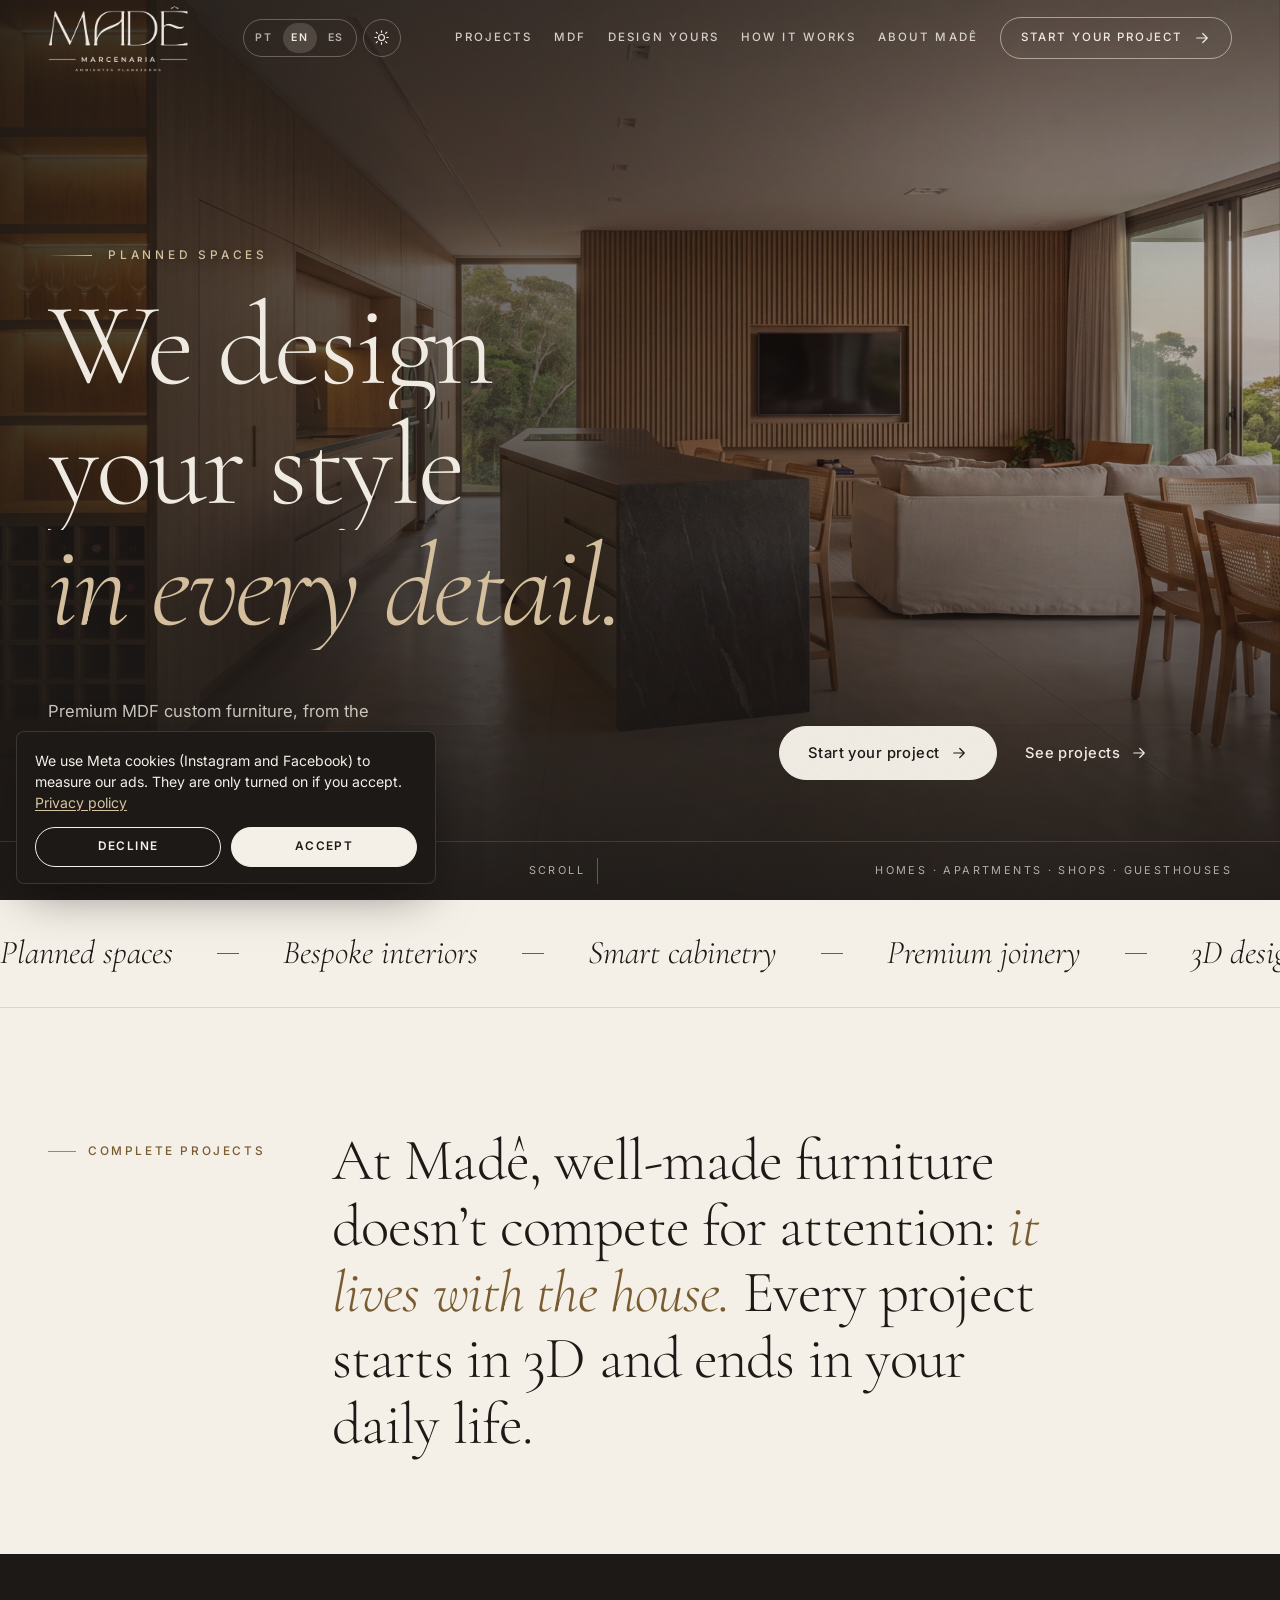
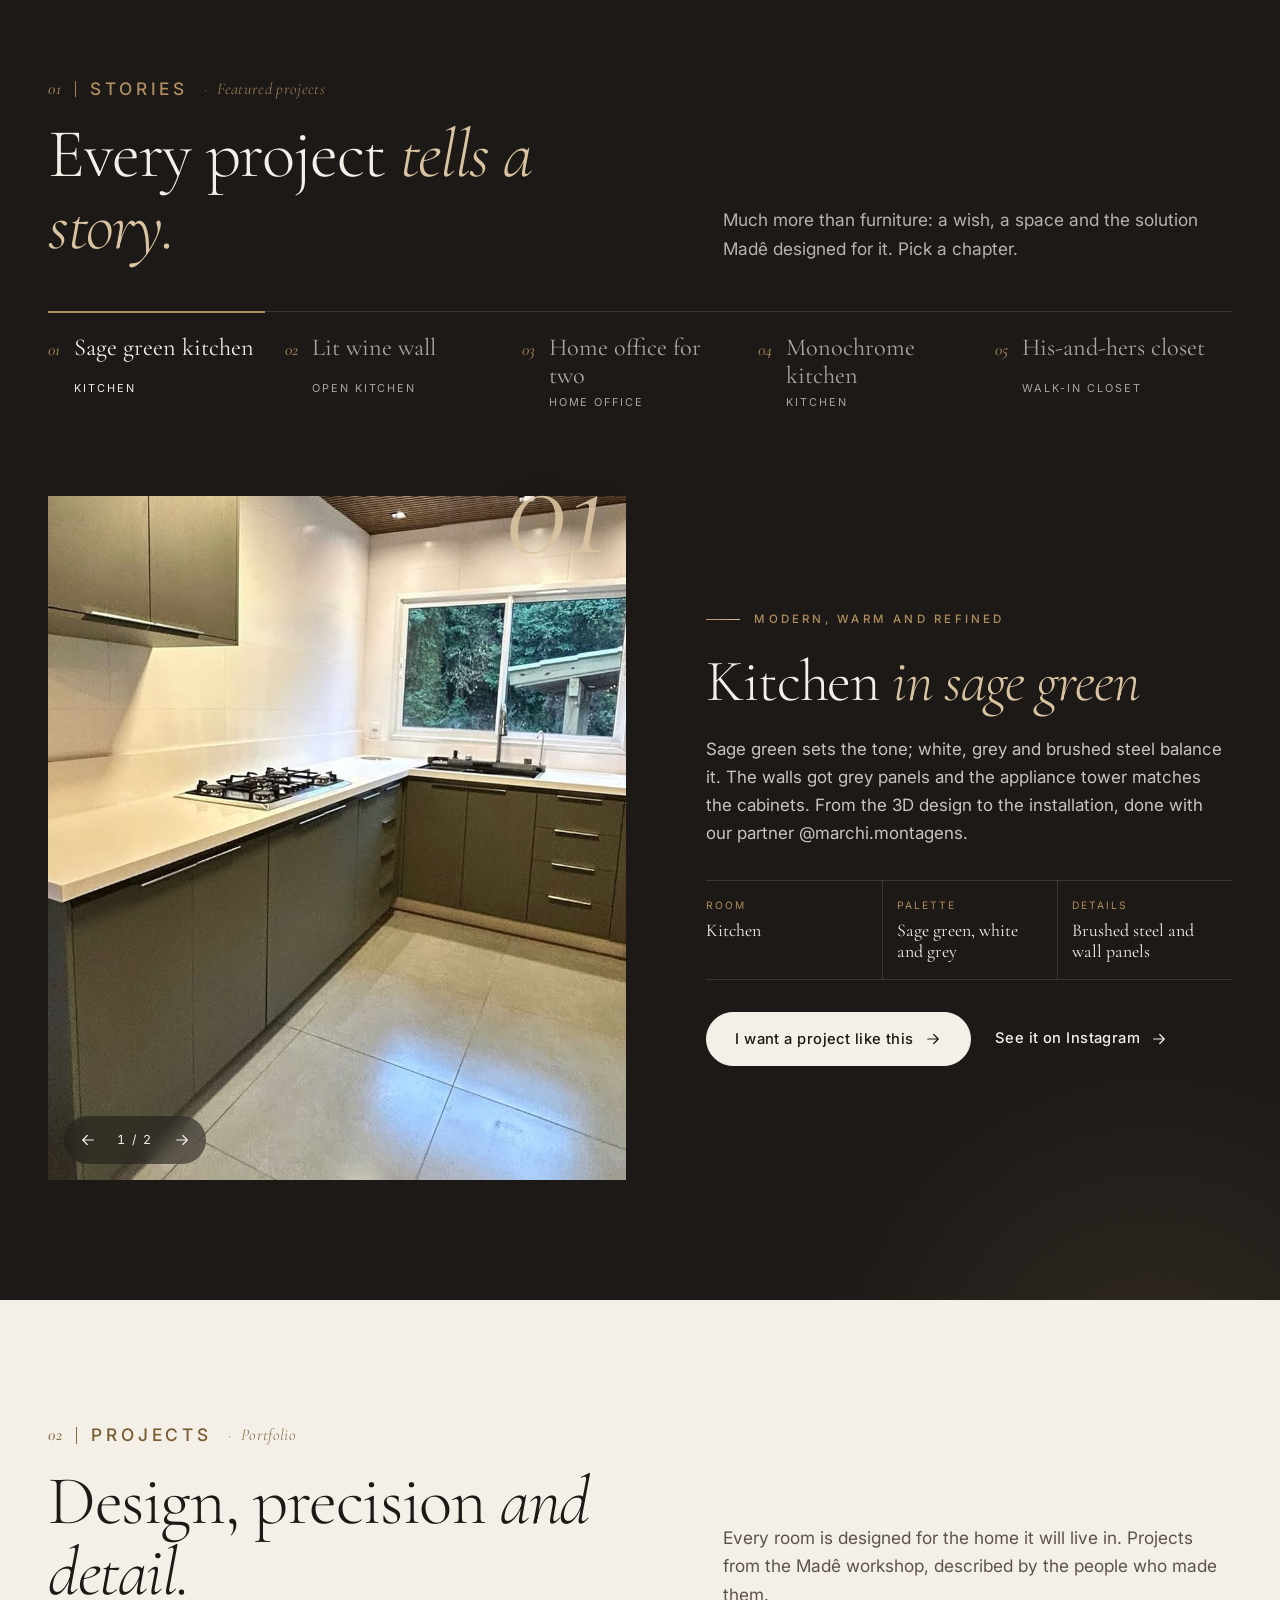
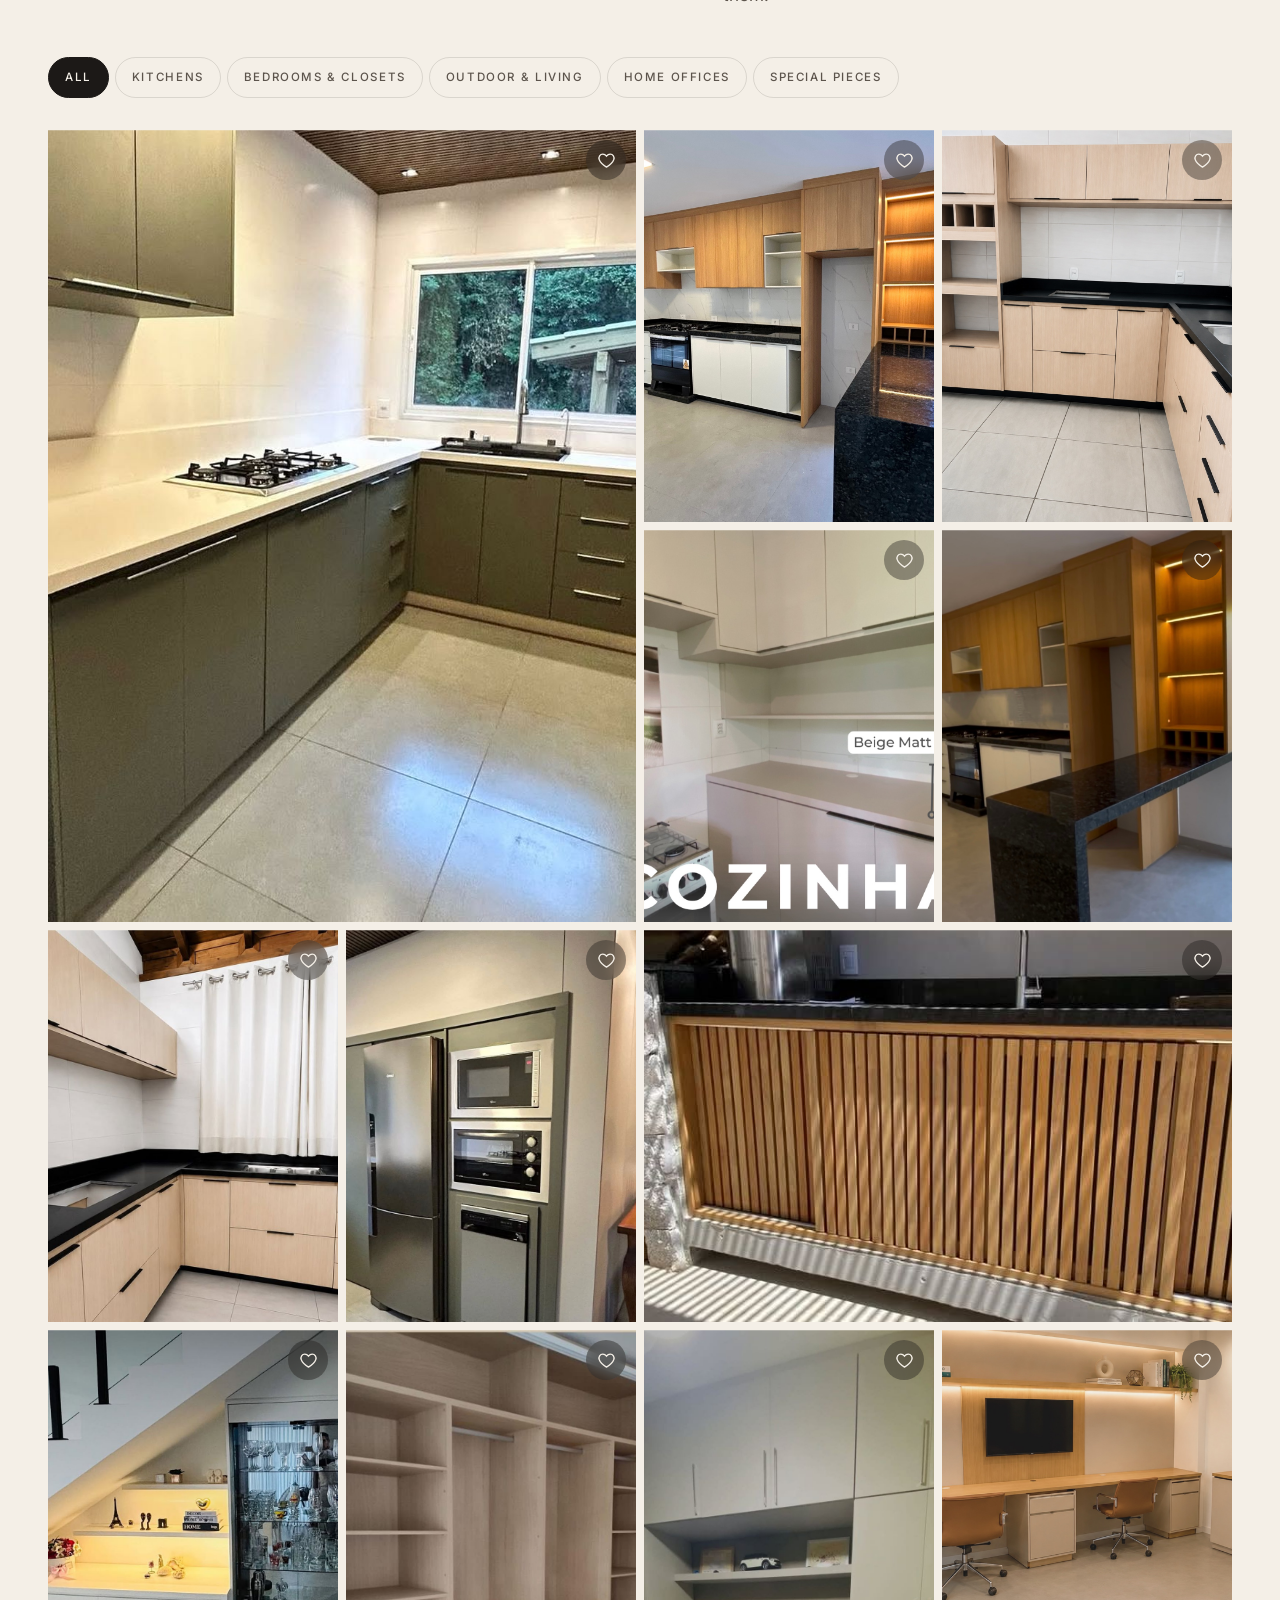
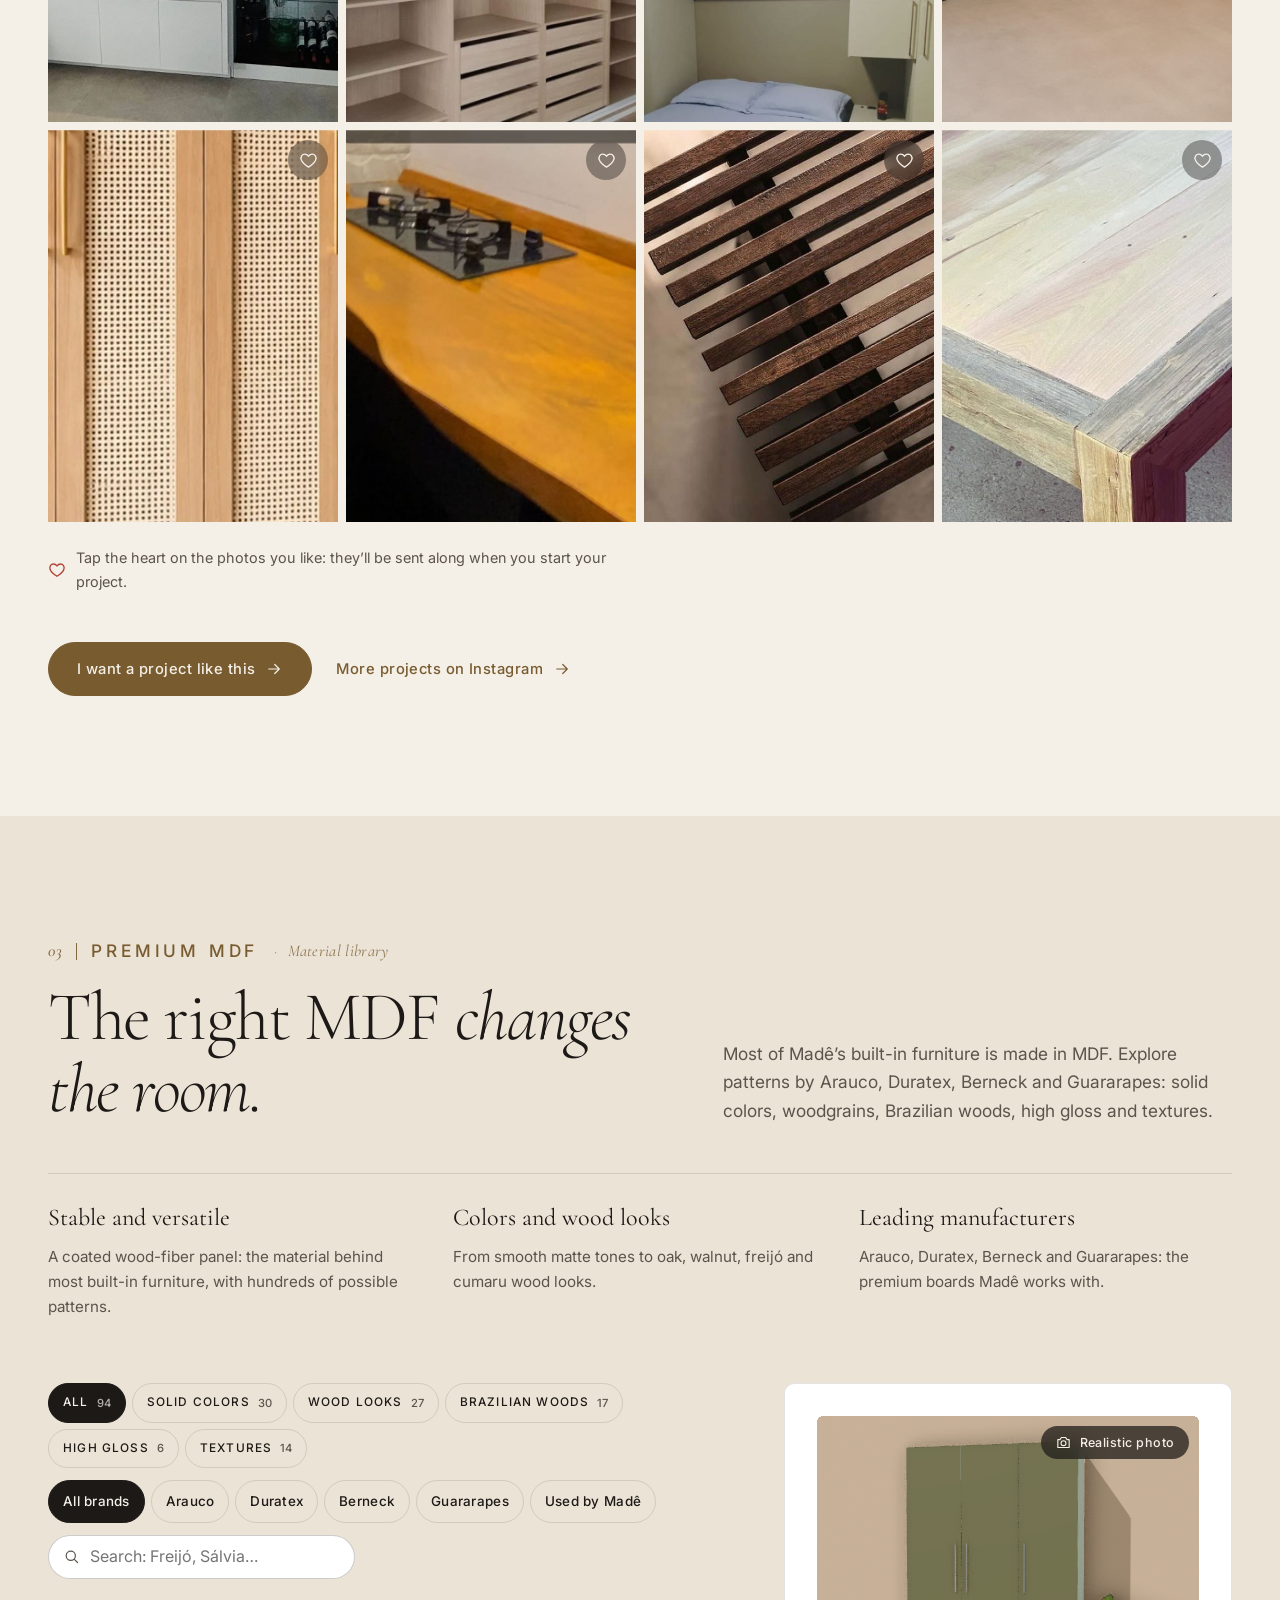
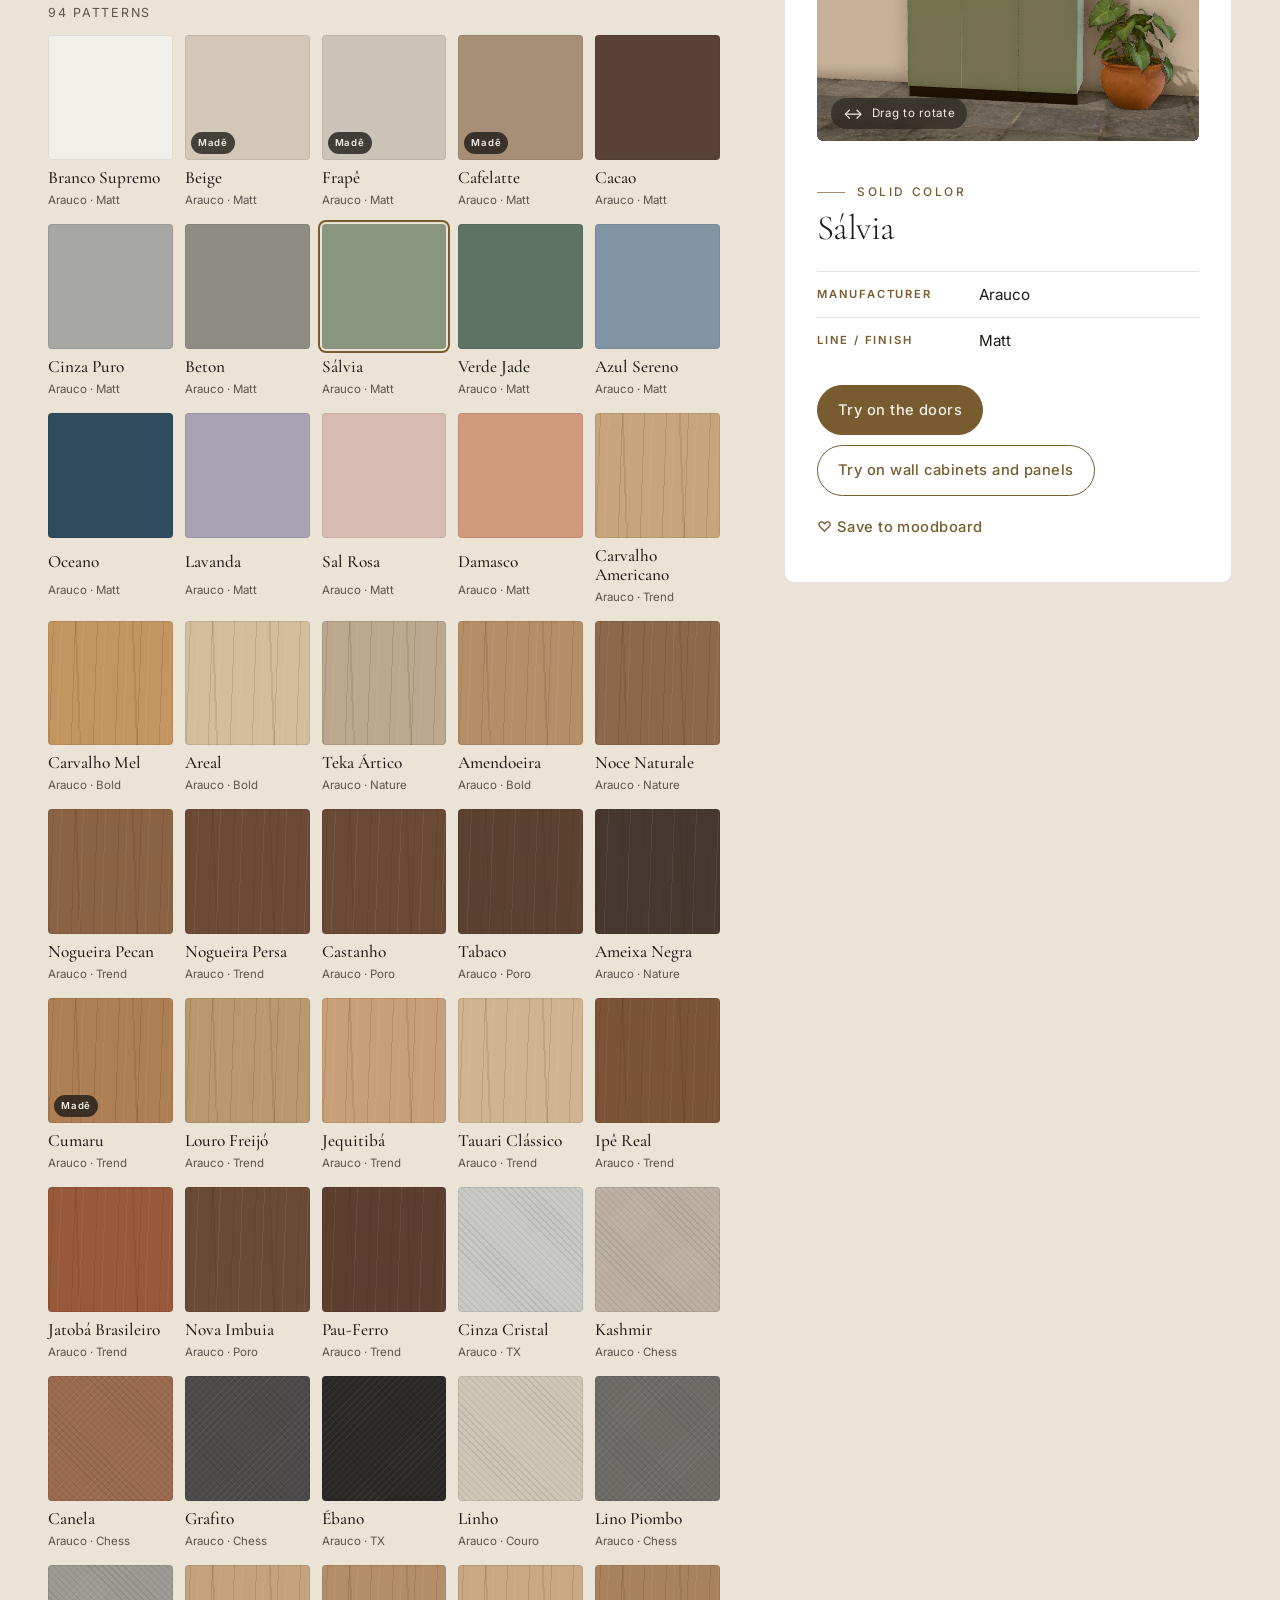
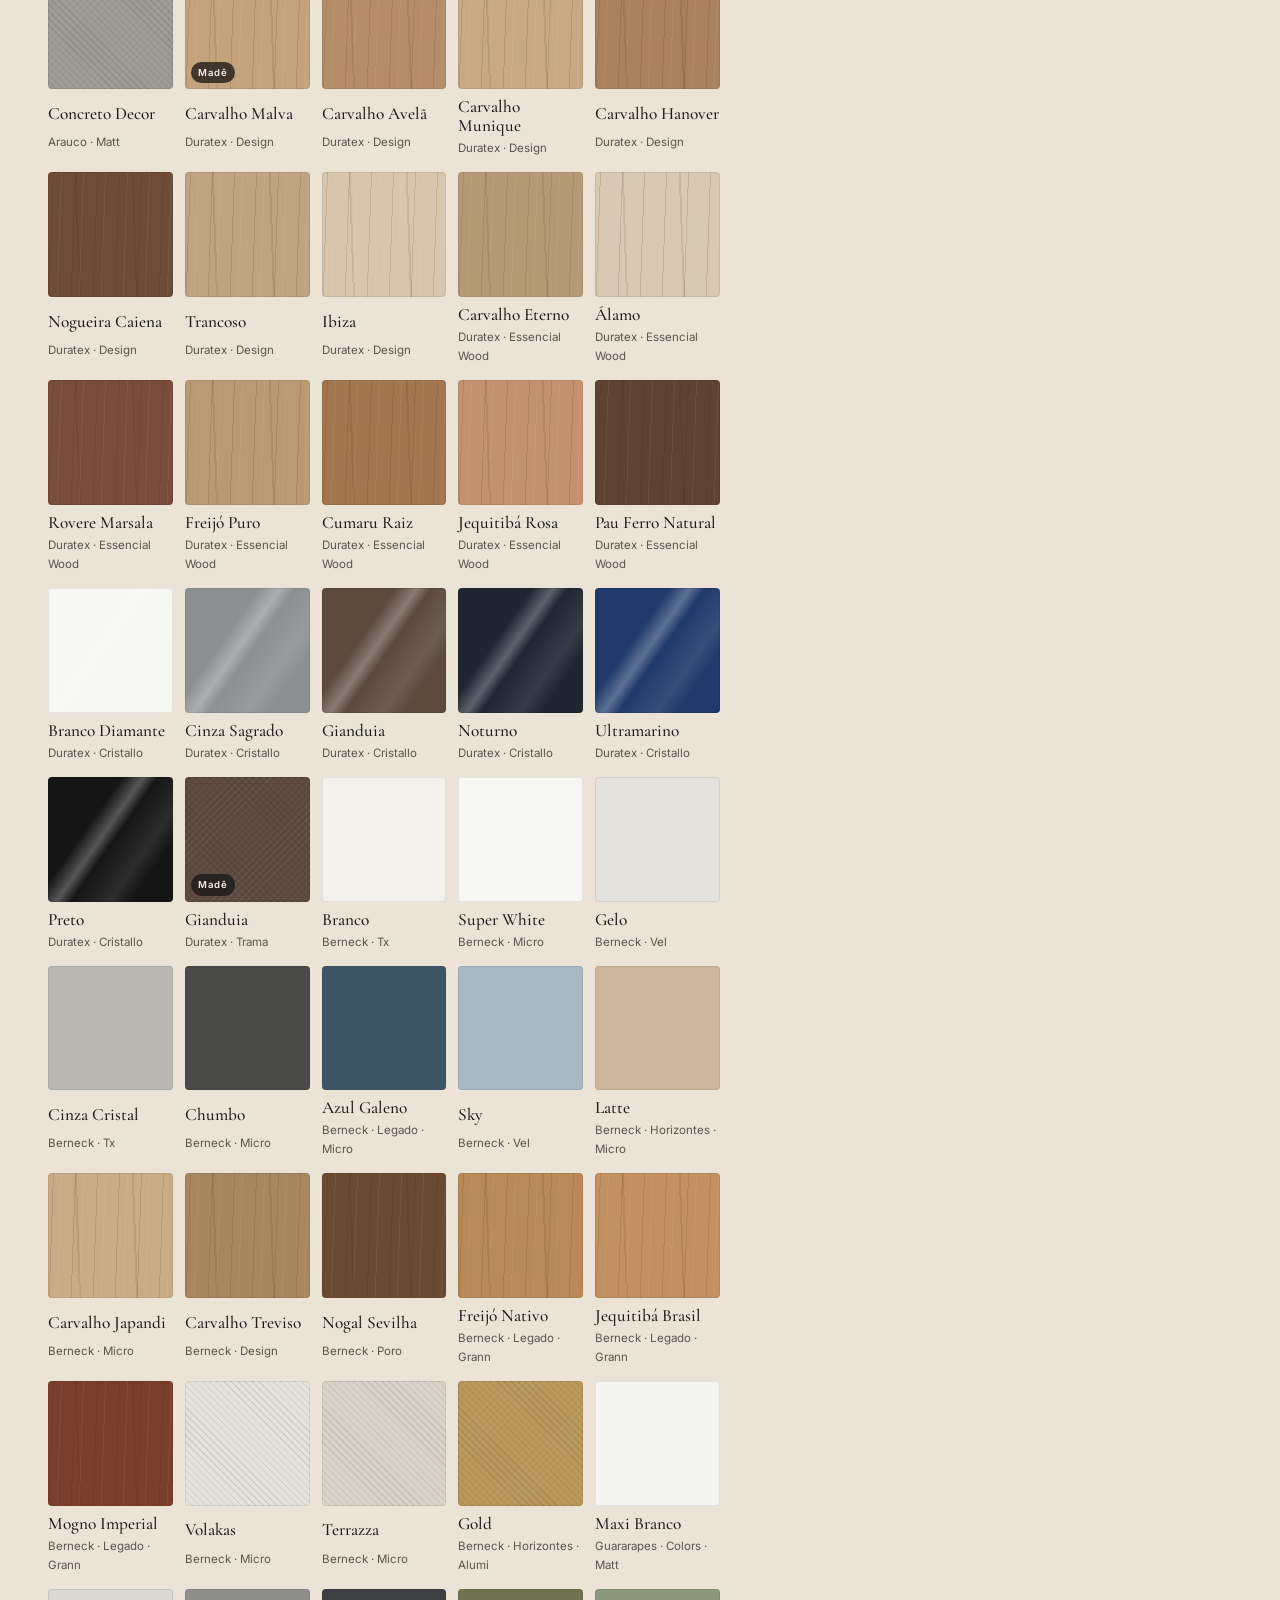
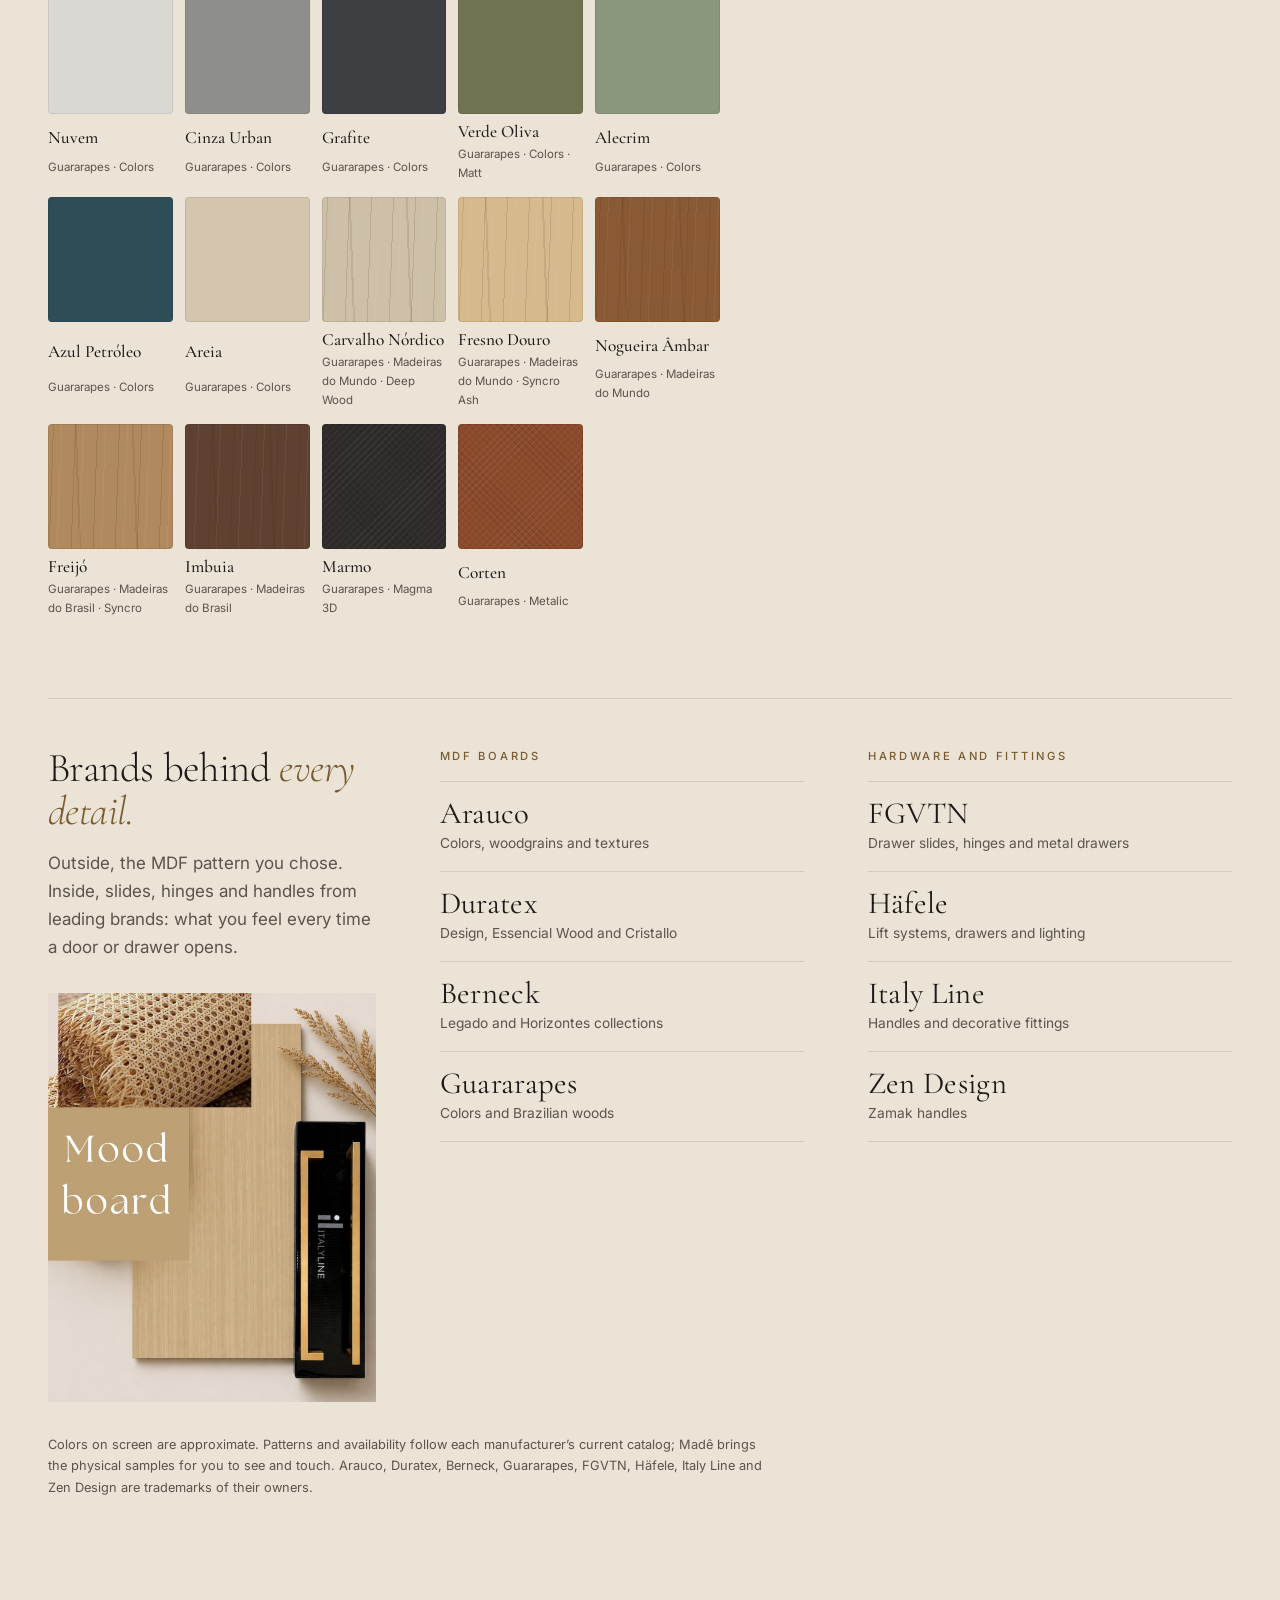
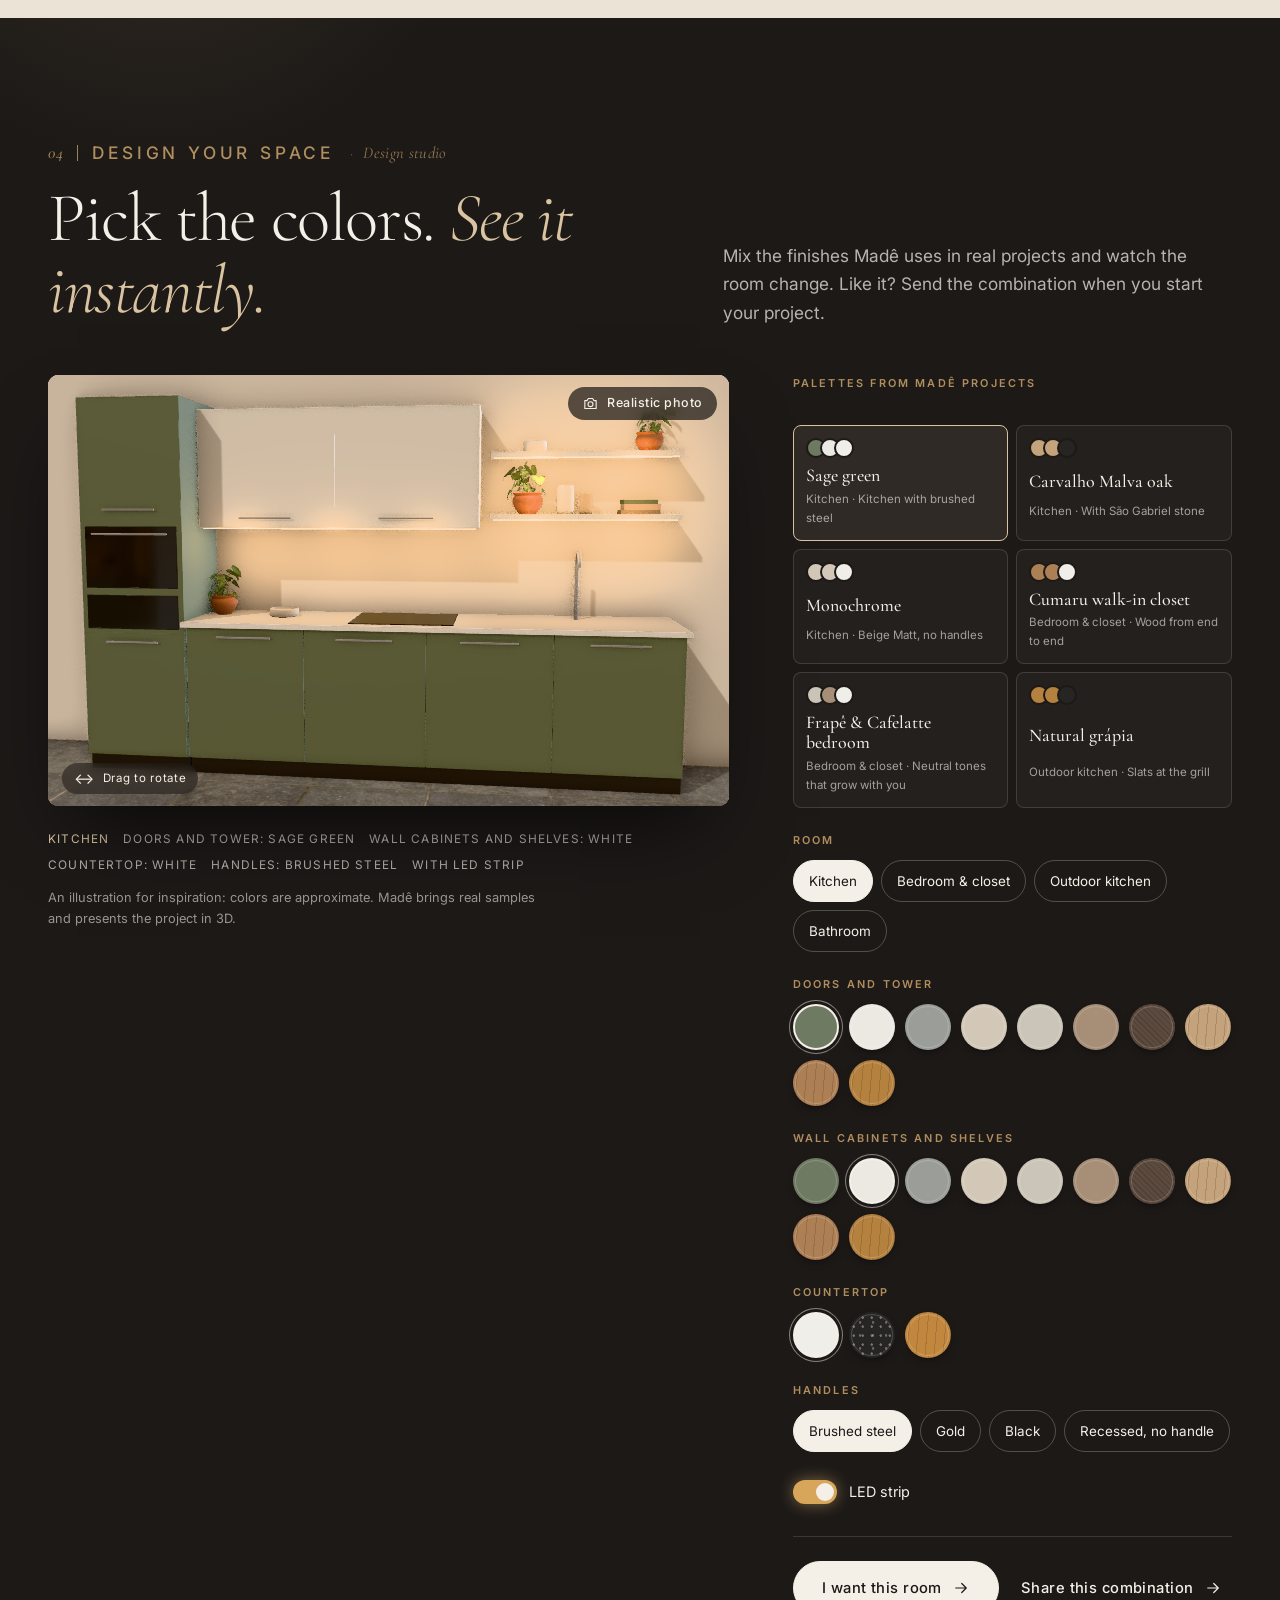
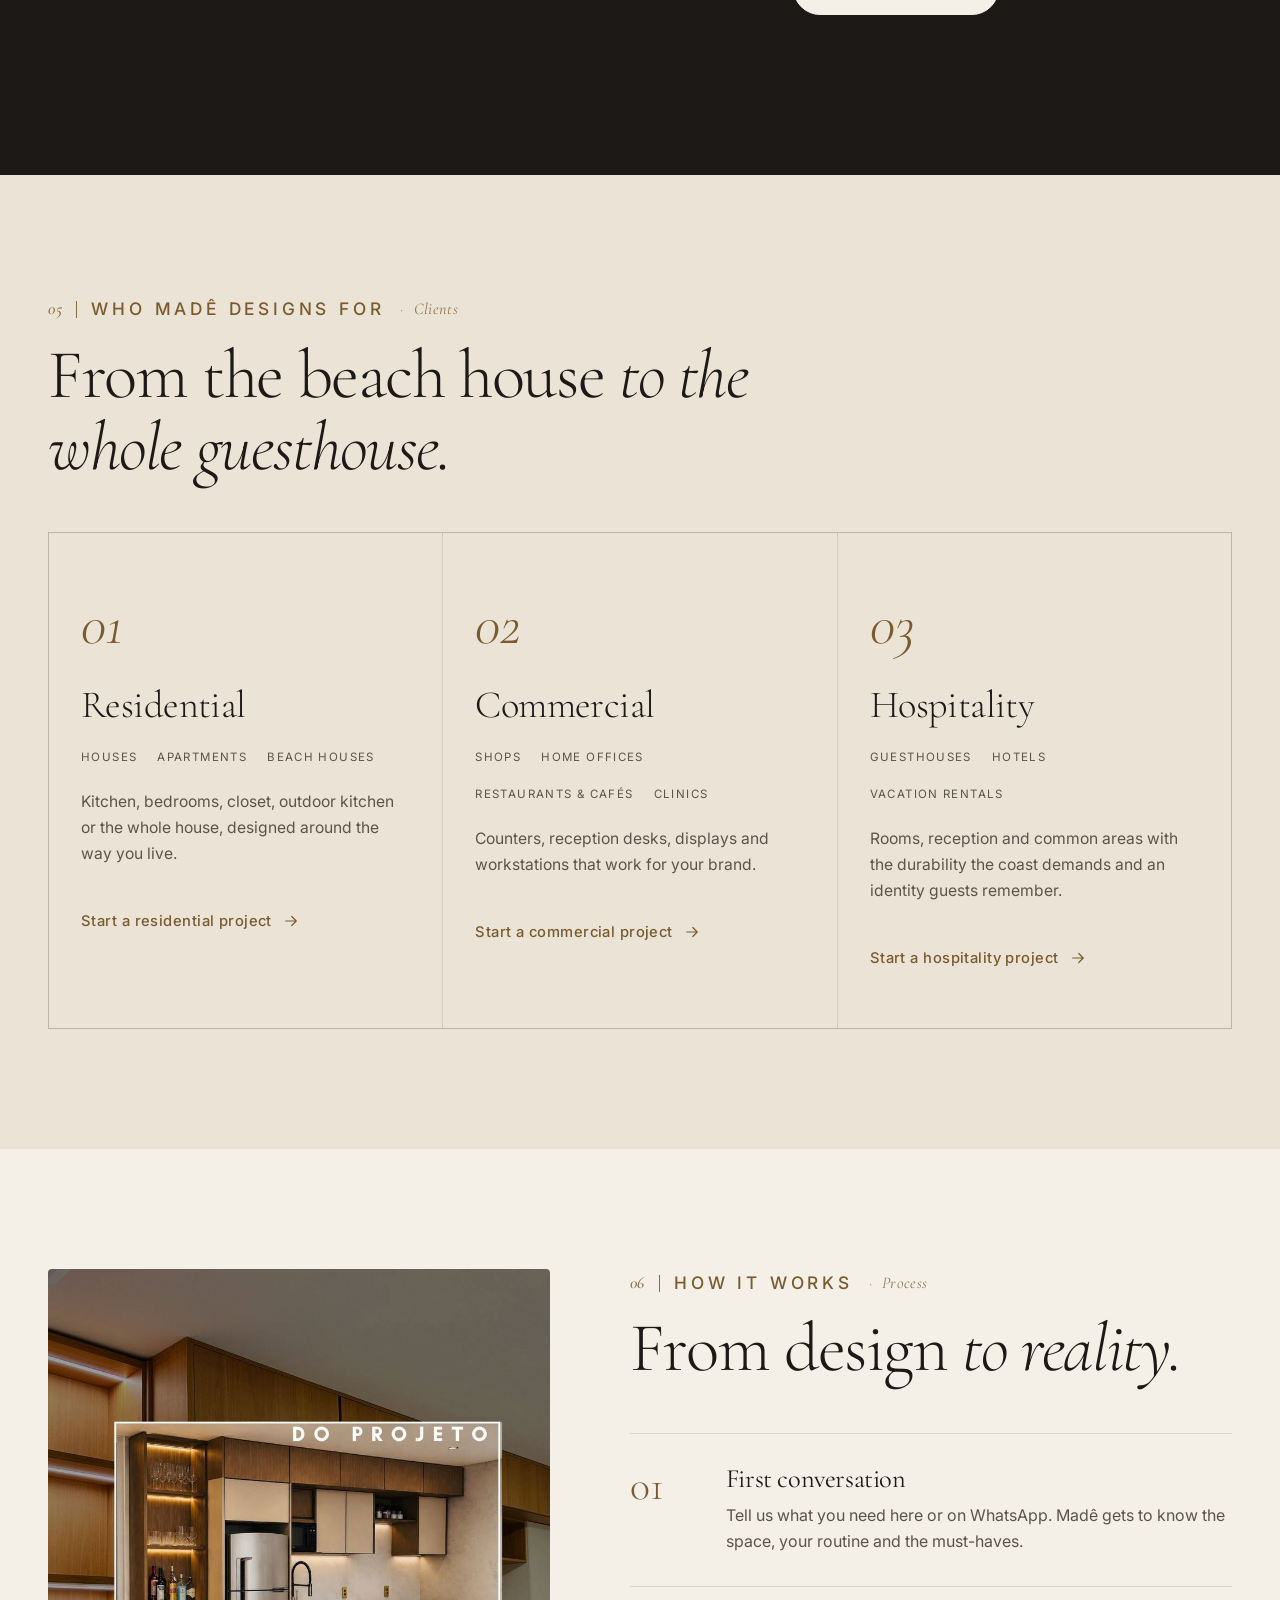
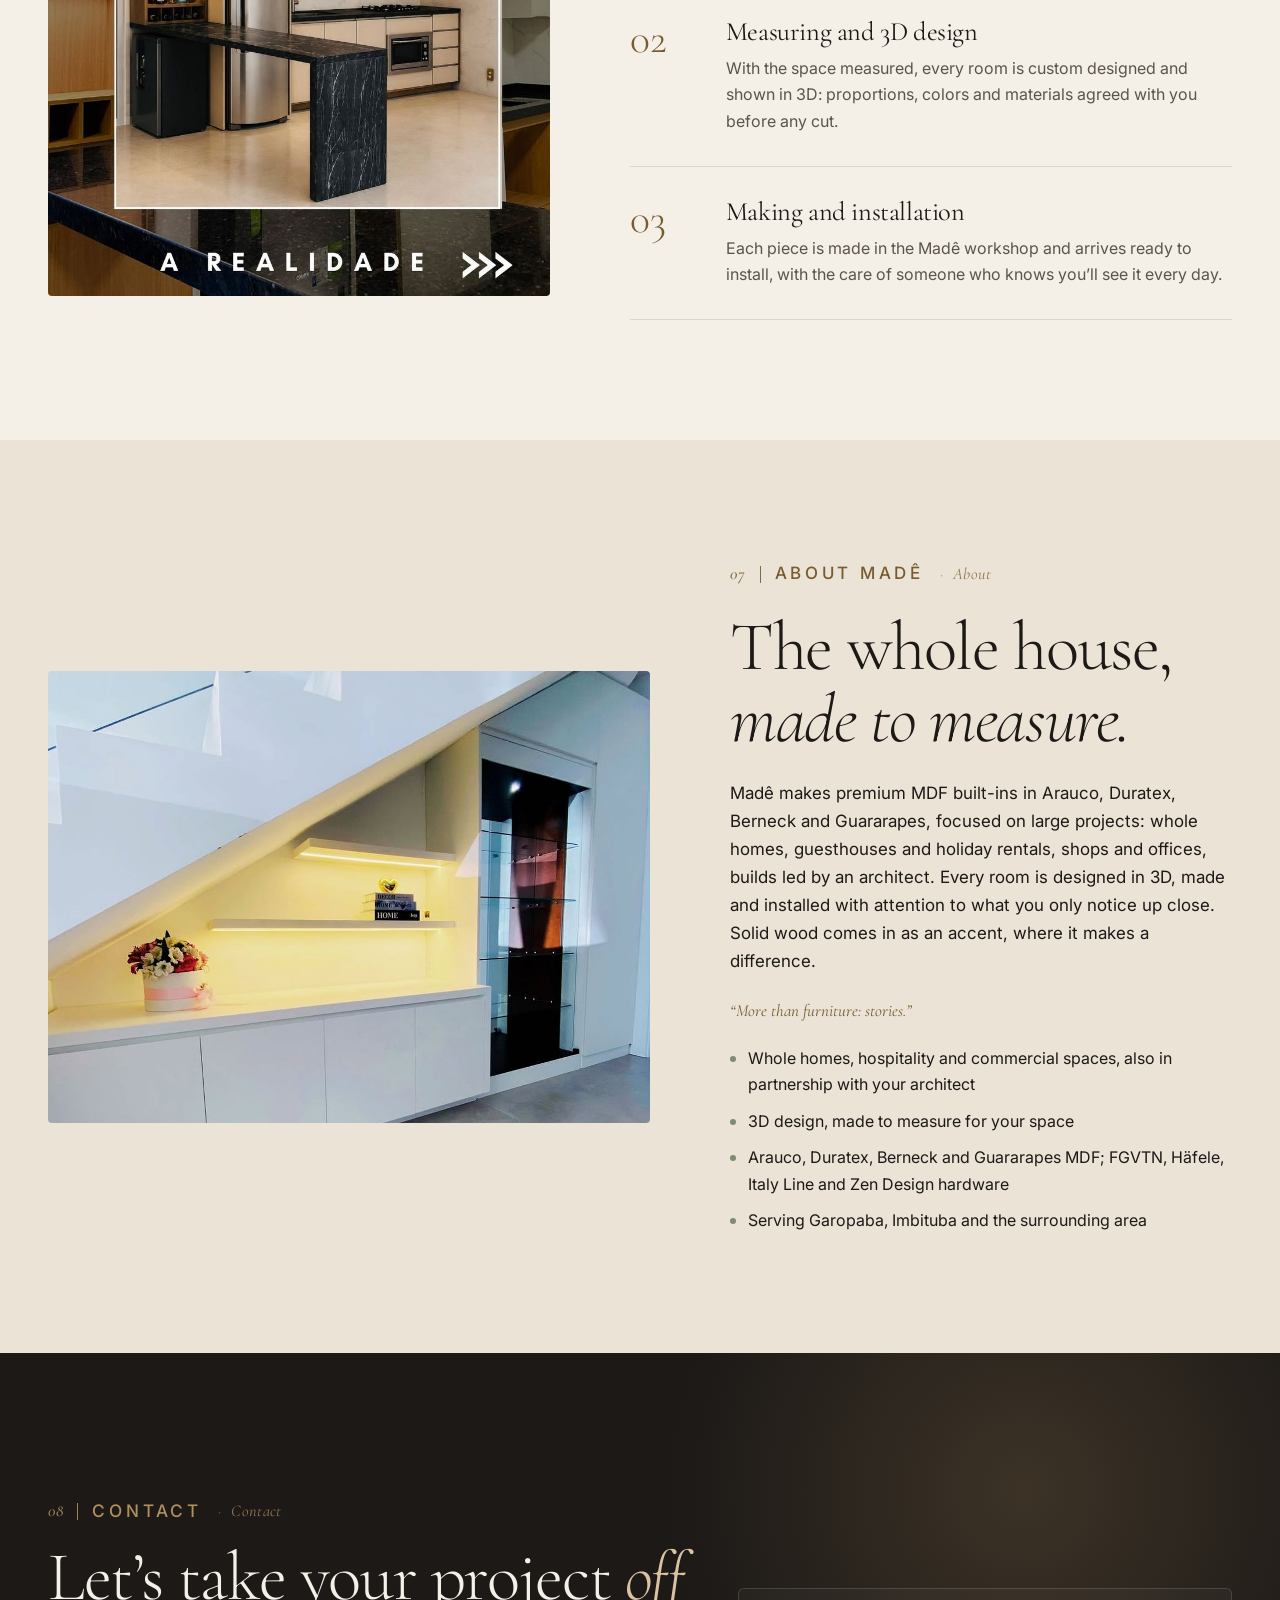
==== commit 3cbd1d5c: "Pixel da Meta com consentimento LGPD e política de privacidade - assets/pixel.js: carrega o pixel 21" ====
--- a/index.html
+++ b/index.html
@@ -64,7 +64,7 @@
 </head>
 
 <!-- Dado da casa num lugar só. data-zap vazio desliga todo botão de WhatsApp. -->
-<body id="inicio" data-zap="5548992229202" data-insta="made.marcenaria">
+<body id="inicio" data-zap="5548992229202" data-insta="made.marcenaria" data-pixel="214079548223861">
 
 <header class="topo">
   <div class="container">
@@ -693,6 +693,7 @@
     <div class="rodape__gigante" aria-hidden="true"><span class="marca__letreiro"></span></div>
     <div class="rodape__base">
       <span>© <span data-ano>2026</span> Madê Marcenaria · Garopaba, SC</span>
+      <span class="rodape__legal"><a href="privacidade/">Privacidade</a> · <button type="button" data-cookies>Preferências de cookies</button></span>
       <!-- Crédito do desenvolvedor igual ao da Target: ícone oficial da Extrema (cópia de Target/public/img/extrema-consultoria.svg). -->
     <a class="credito-dev" href="https://extremaconsultoria.com.br/" target="_blank" rel="noopener" title="Desenvolvido por Extrema Consultoria"><img src="assets/extrema-consultoria.svg" width="28" height="28" alt="Desenvolvido por Extrema Consultoria" loading="lazy" decoding="async"></a>
     </div>
@@ -730,5 +731,6 @@
 <script src="assets/mdf.js" defer></script>
 <script type="module" src="assets/cena3d.js"></script>
 <script src="assets/medir.js" defer></script>
+<script src="assets/pixel.js" defer></script>
 </body>
 </html>
--- a/assets/styles.css
+++ b/assets/styles.css
@@ -596,6 +596,8 @@
 .rodape__gigante .marca__letreiro { width: 100%; }
 .rodape__base { margin-top: var(--s5); padding-top: var(--s3); border-top: 1px solid var(--linha-escura); display: flex; flex-wrap: wrap; justify-content: space-between; align-items: center; gap: 12px; font-size: .84rem; color: rgb(244 239 231 / .62); }
 .rodape__base a { color: inherit; }
+.rodape__legal button { font: inherit; color: inherit; background: none; border: 0; padding: 0; cursor: pointer; }
+.rodape__legal a:hover, .rodape__legal button:hover { color: var(--creme); }
 /* Crédito do desenvolvedor (Extrema Consultoria): só o ícone, discreto, como no site da Target. */
 .credito-dev { display: inline-flex; align-items: center; opacity: .75; transition: opacity var(--dur) var(--ease); }
 .credito-dev:hover, .credito-dev:focus-visible { opacity: 1; }
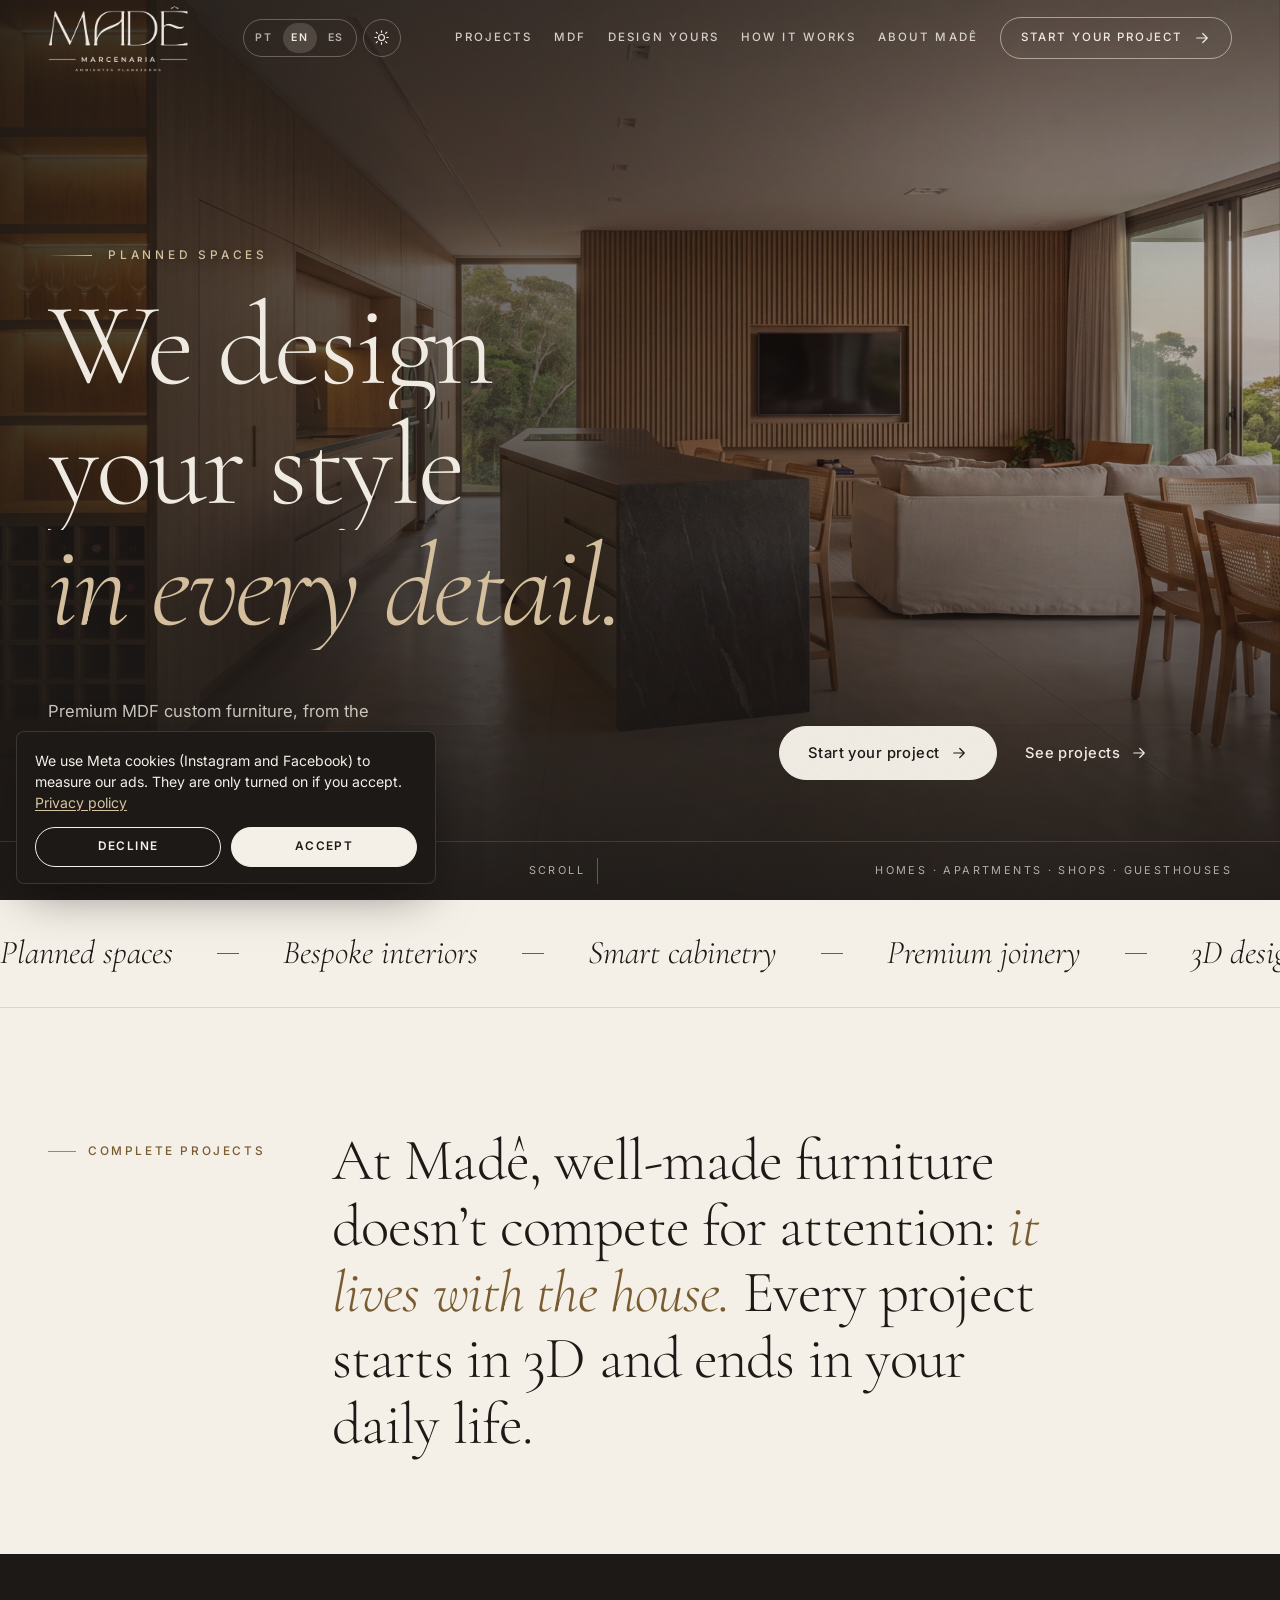
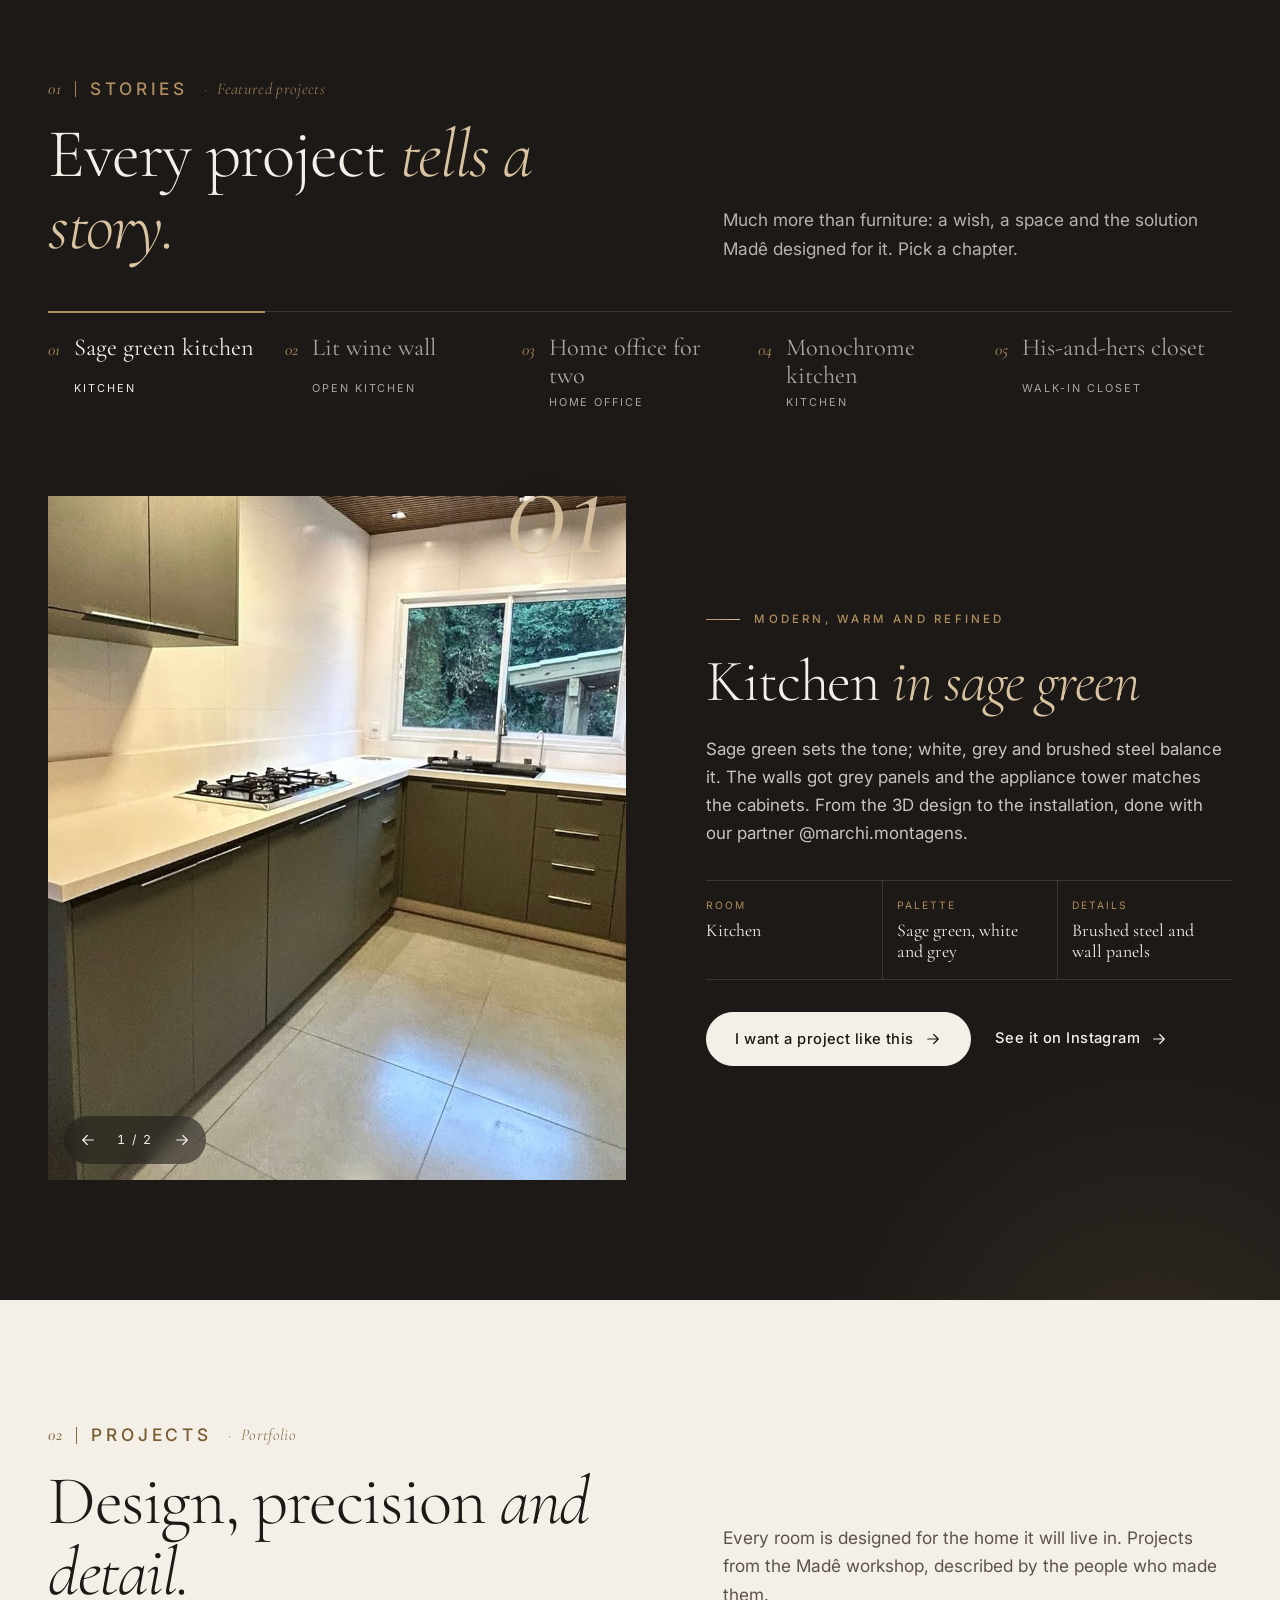
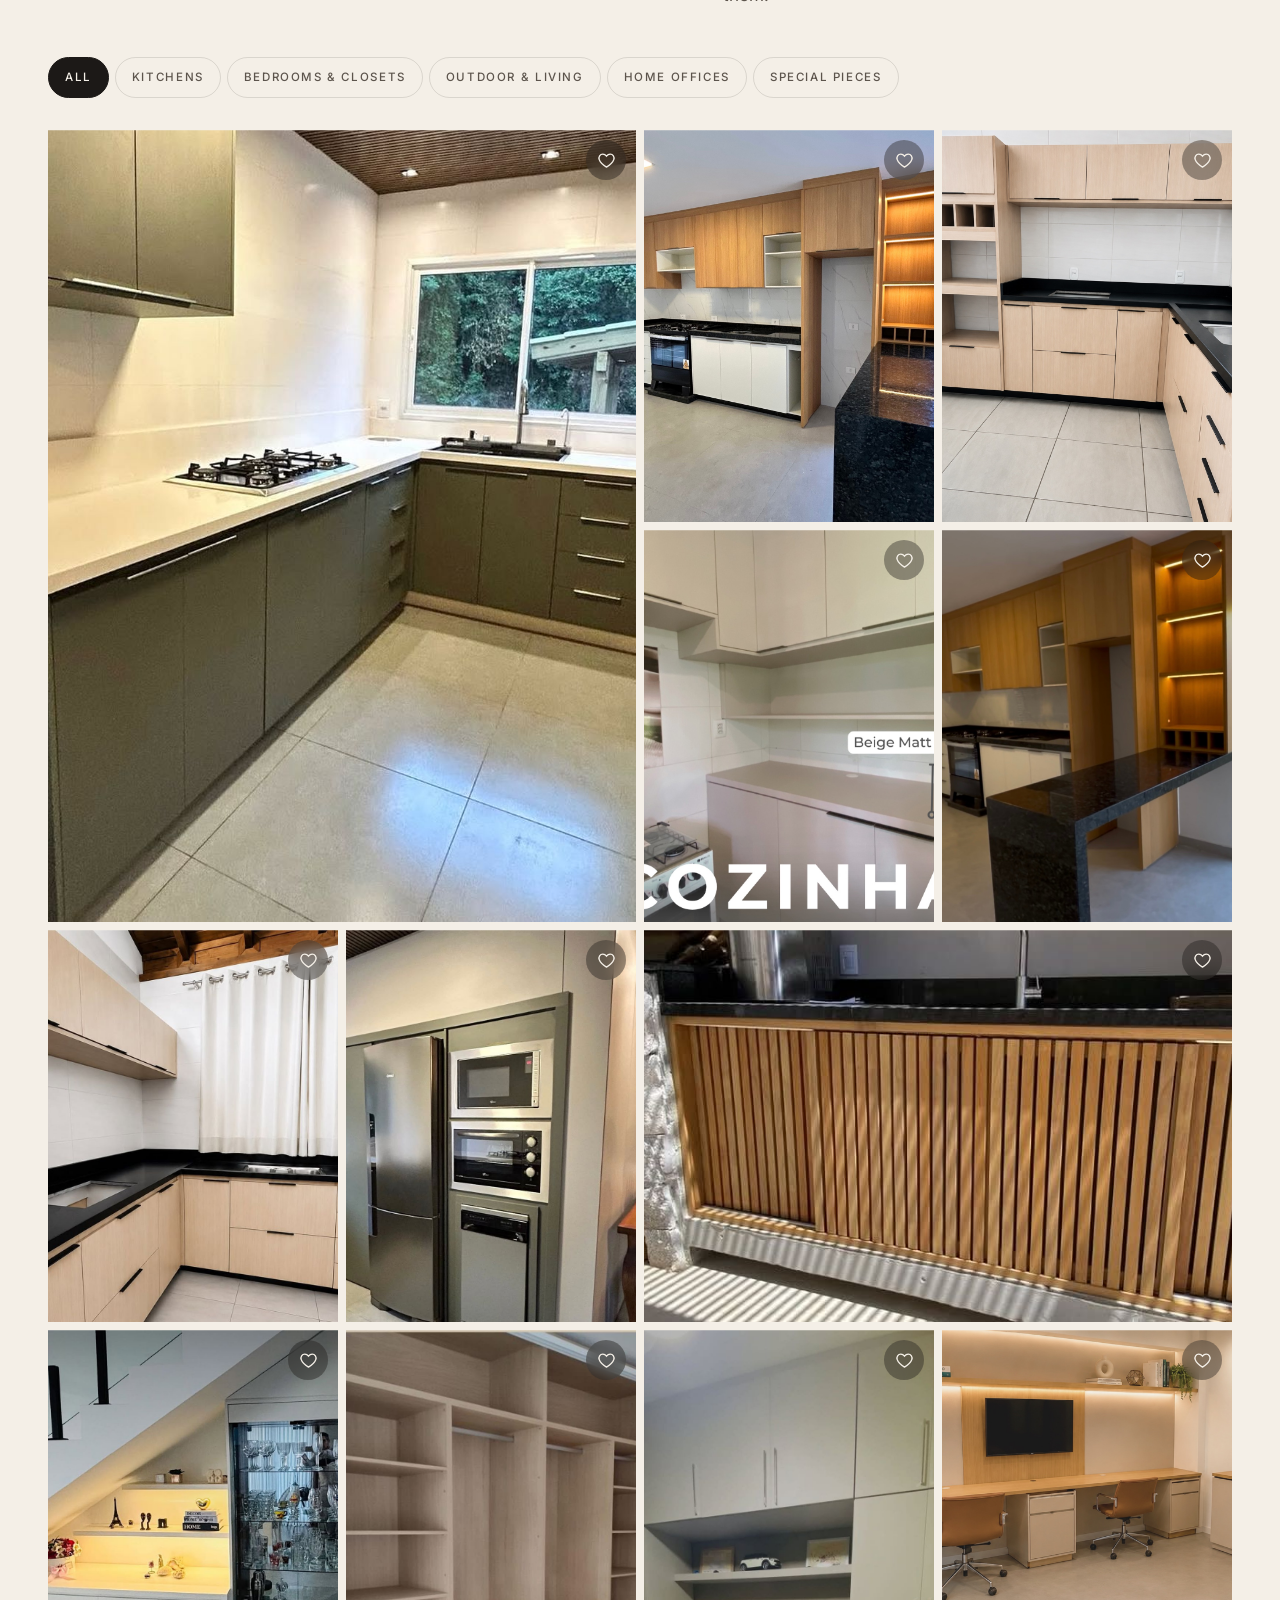
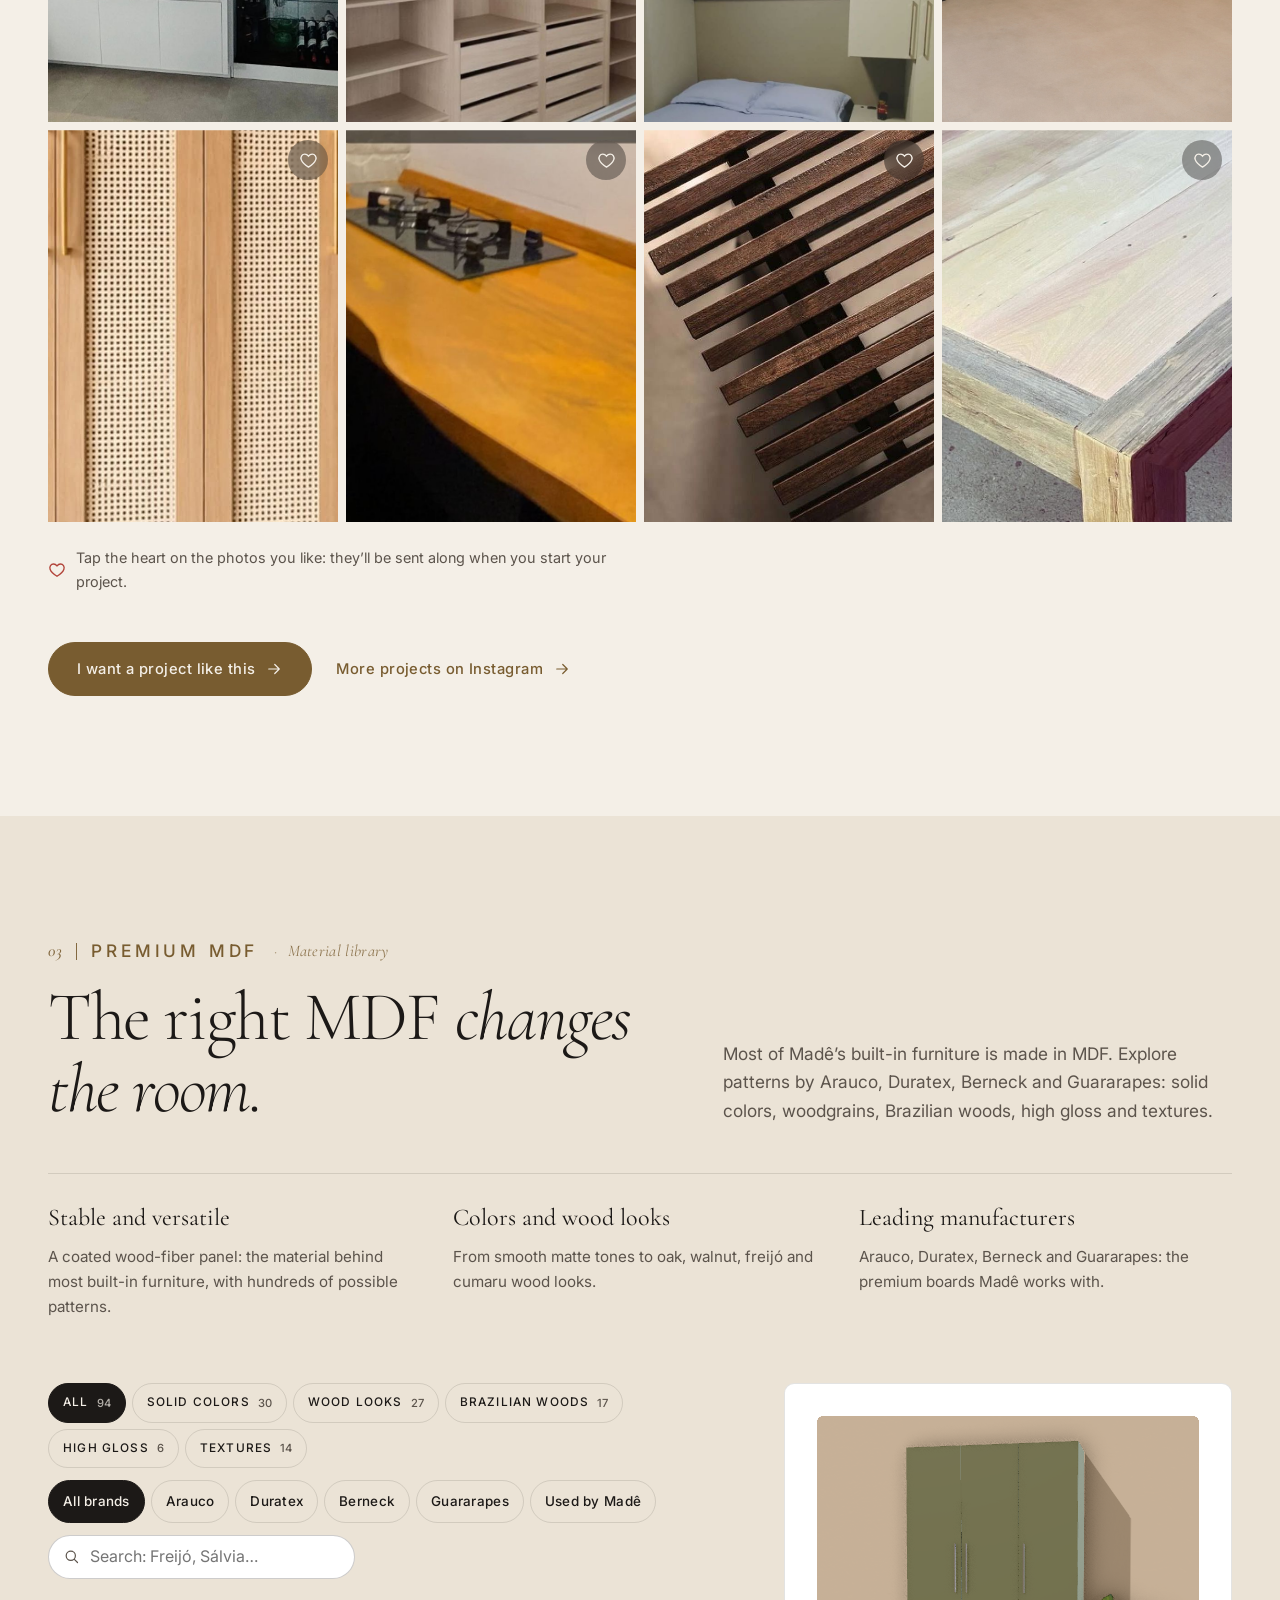
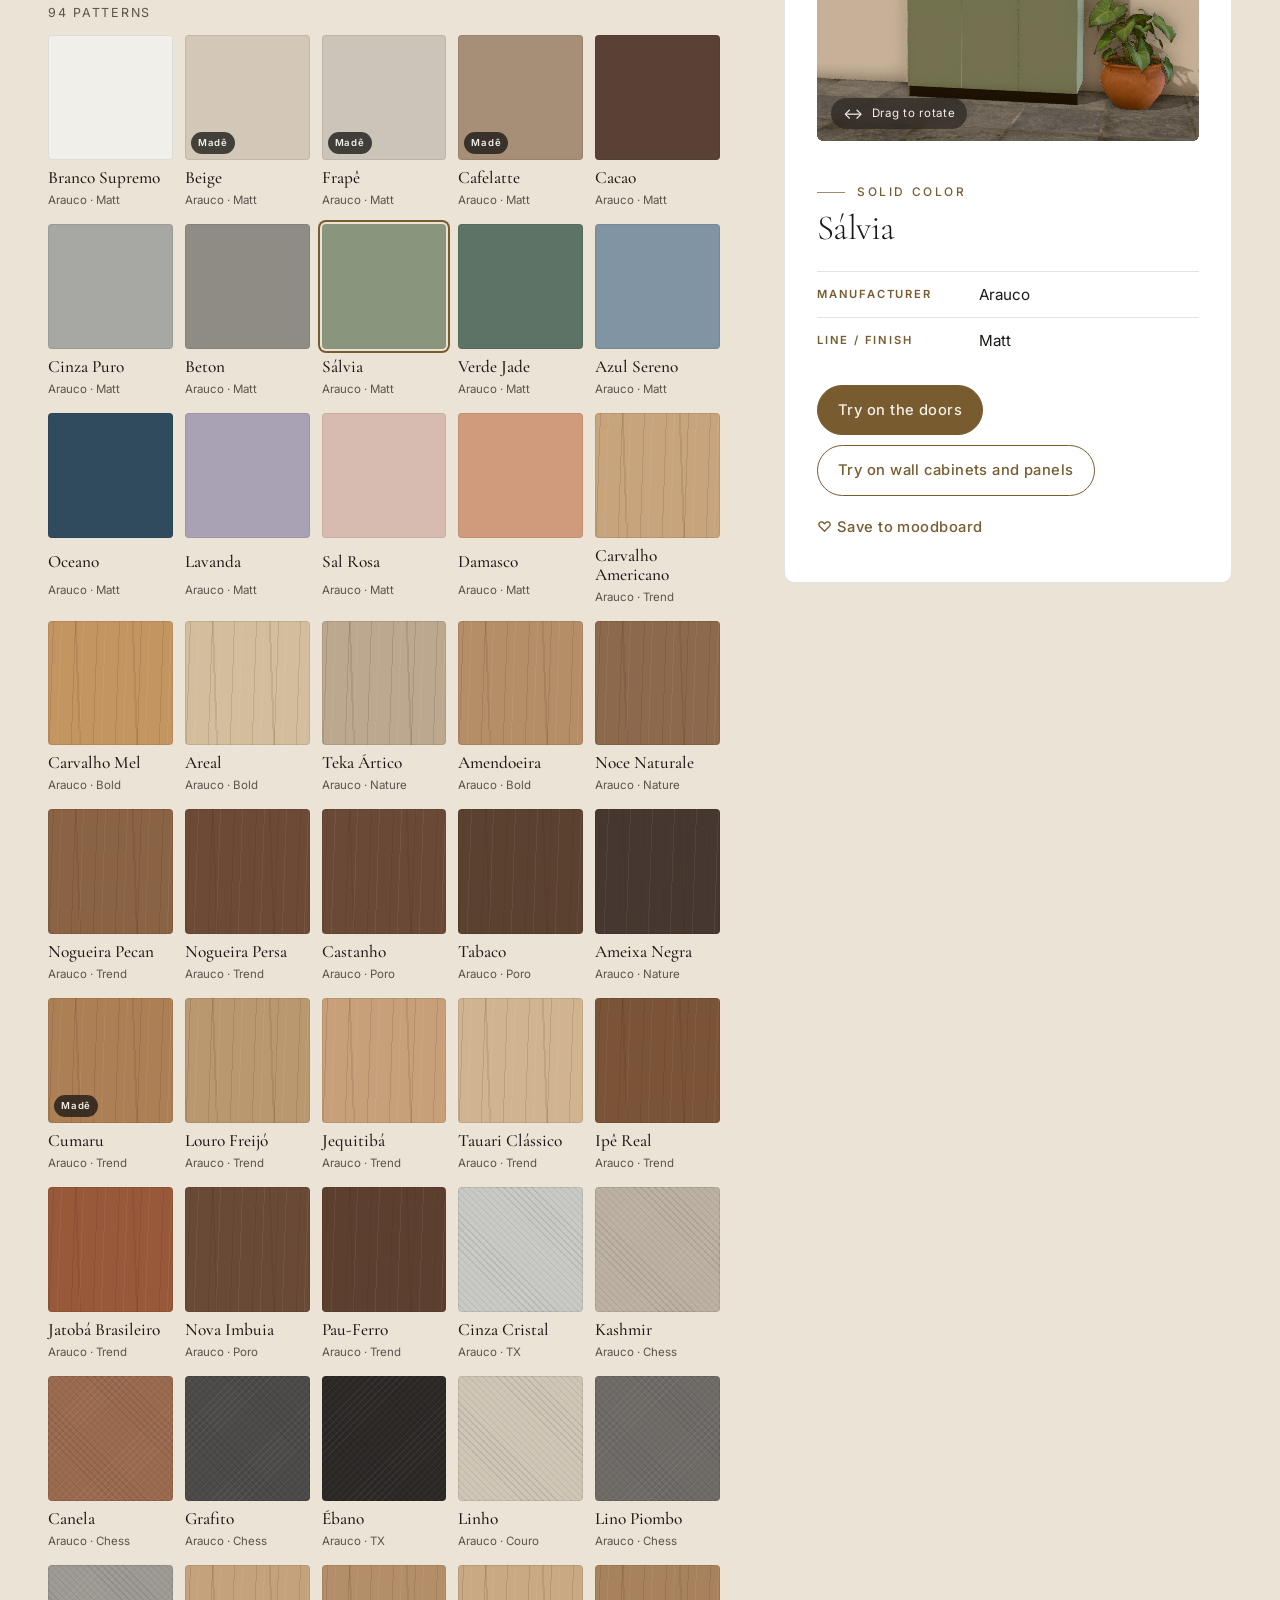
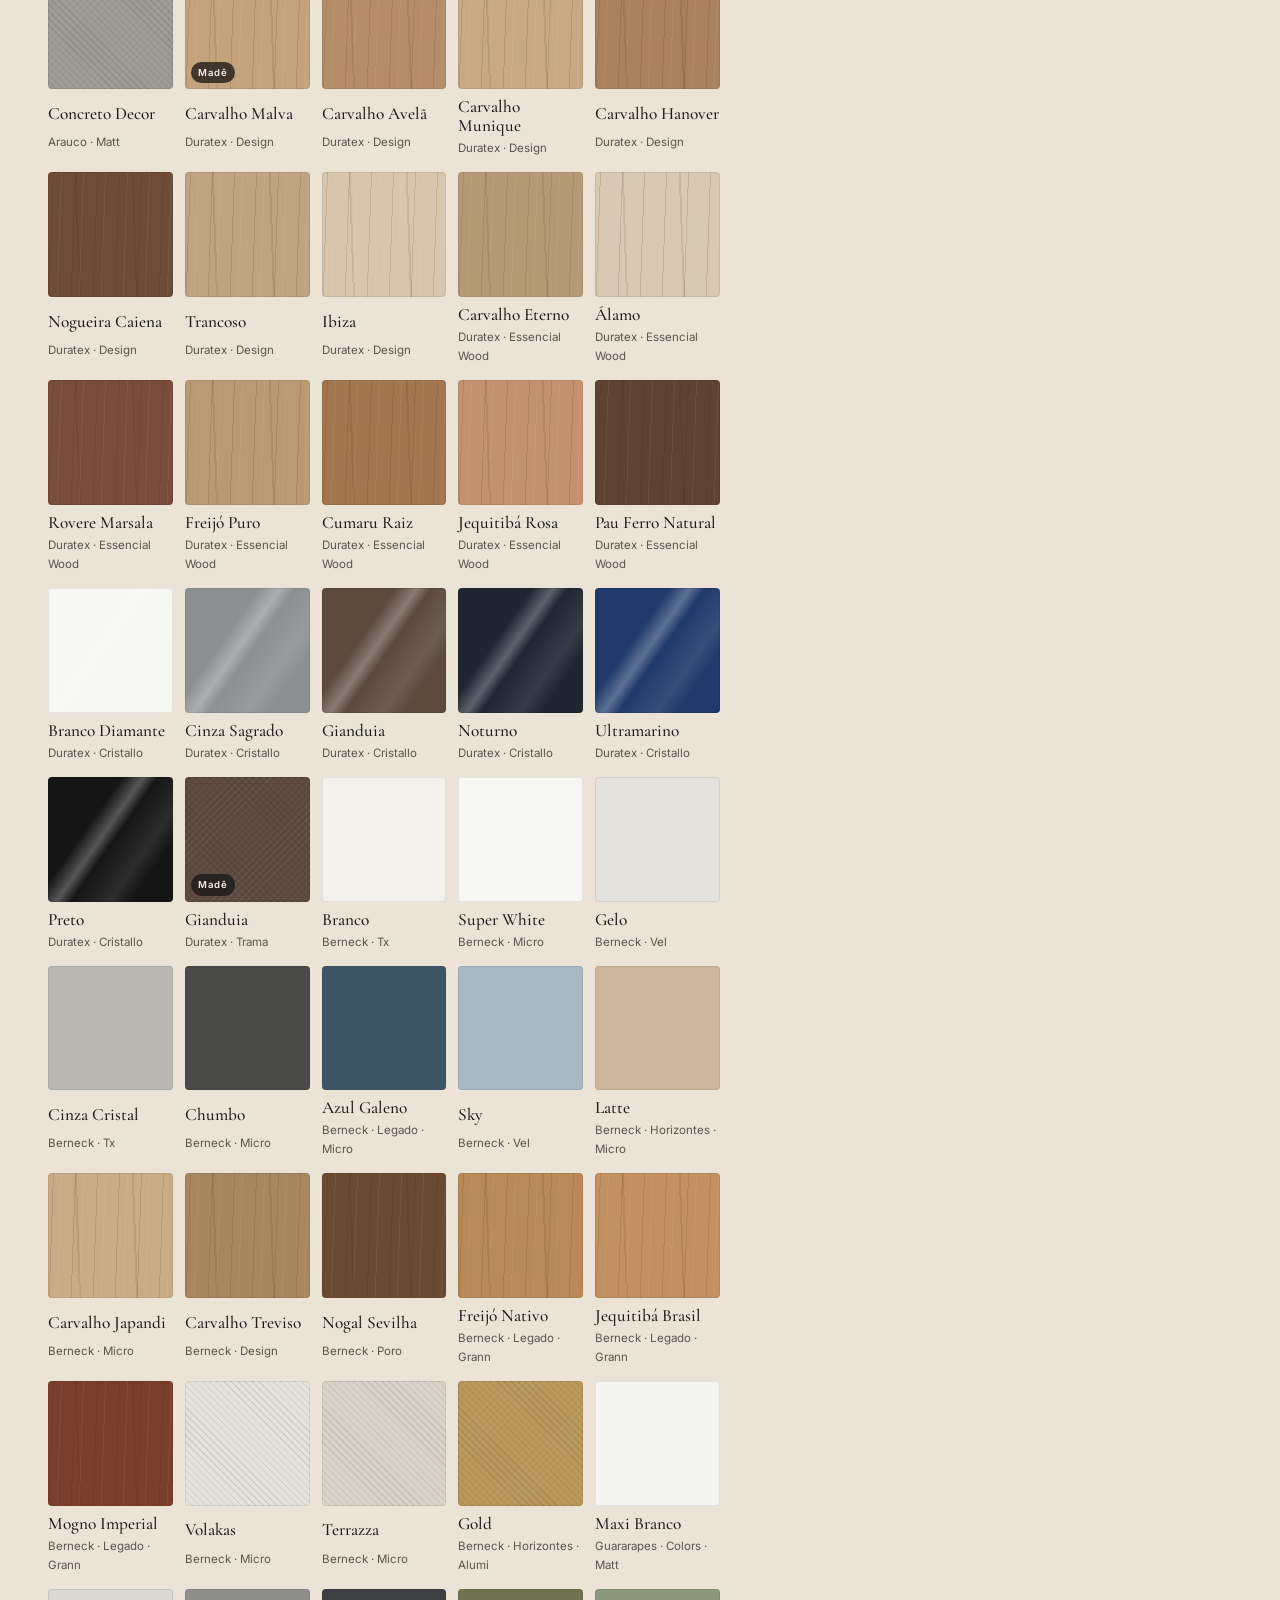
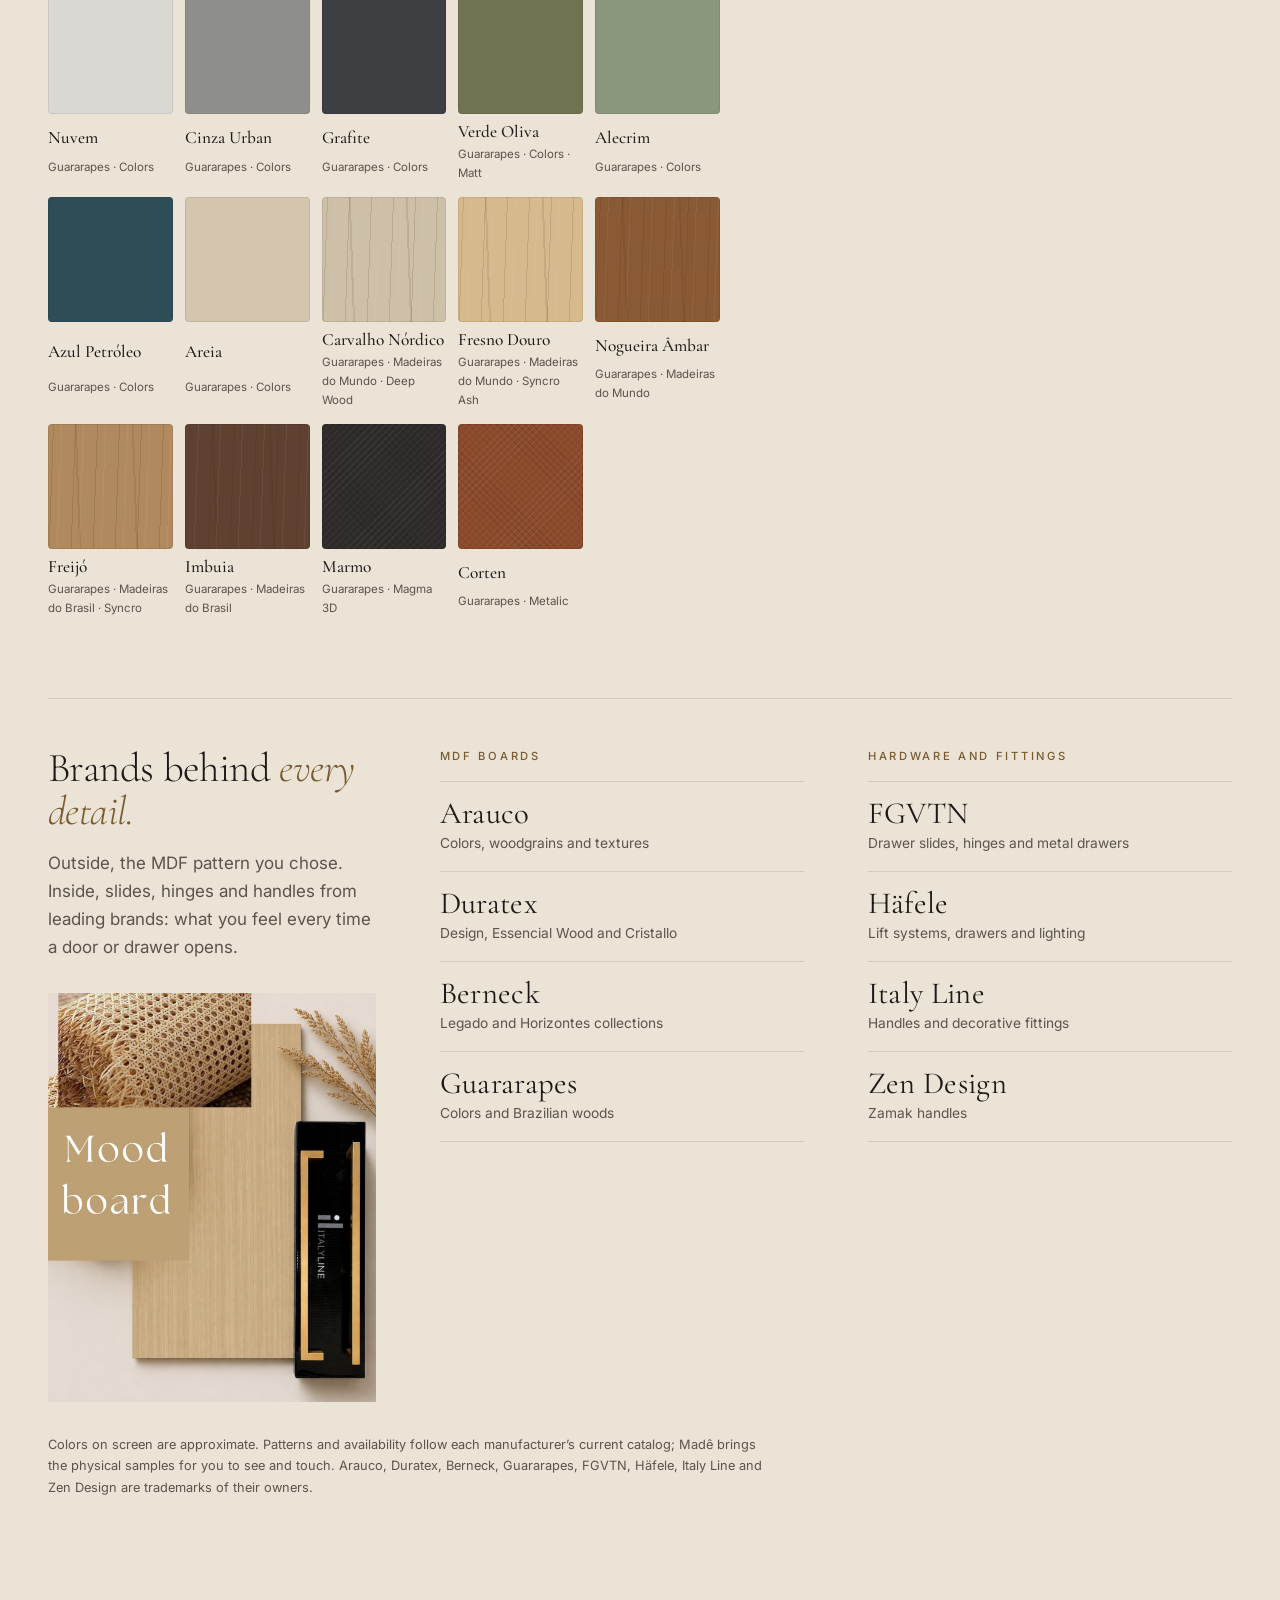
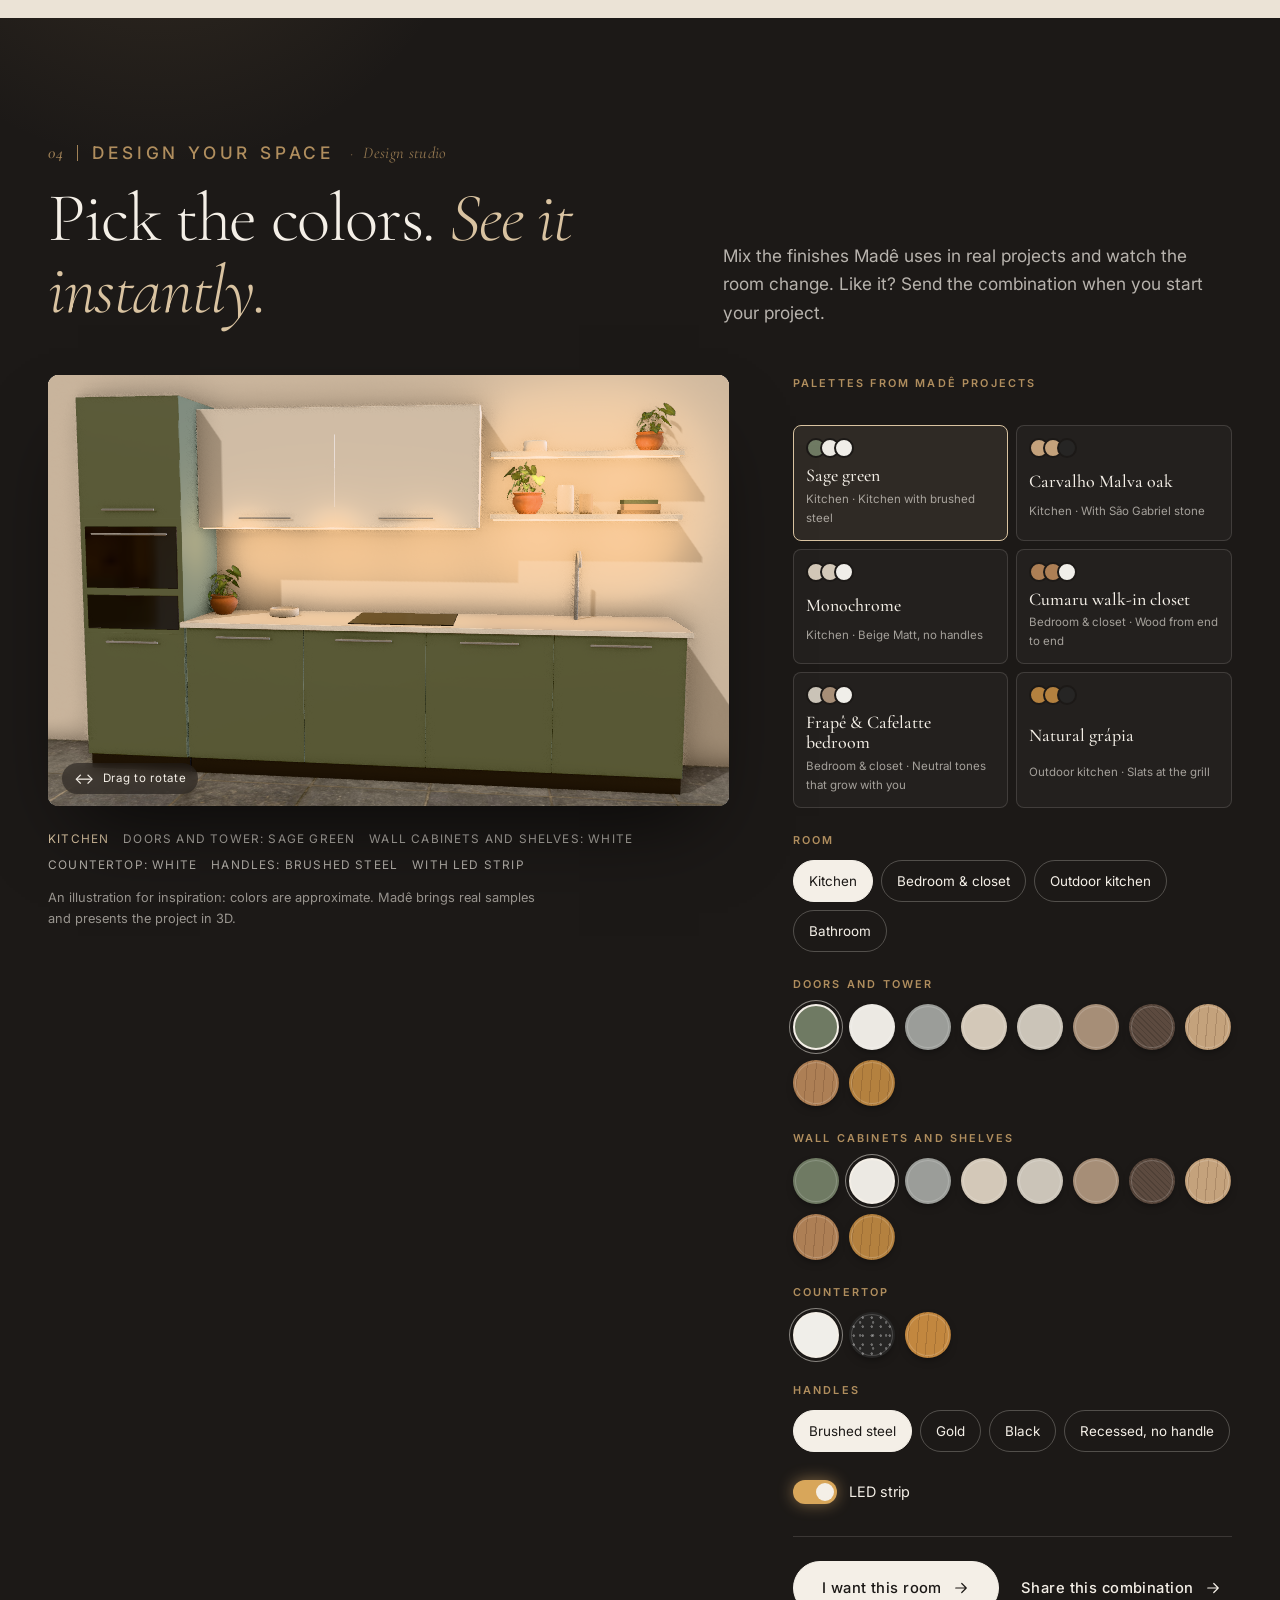
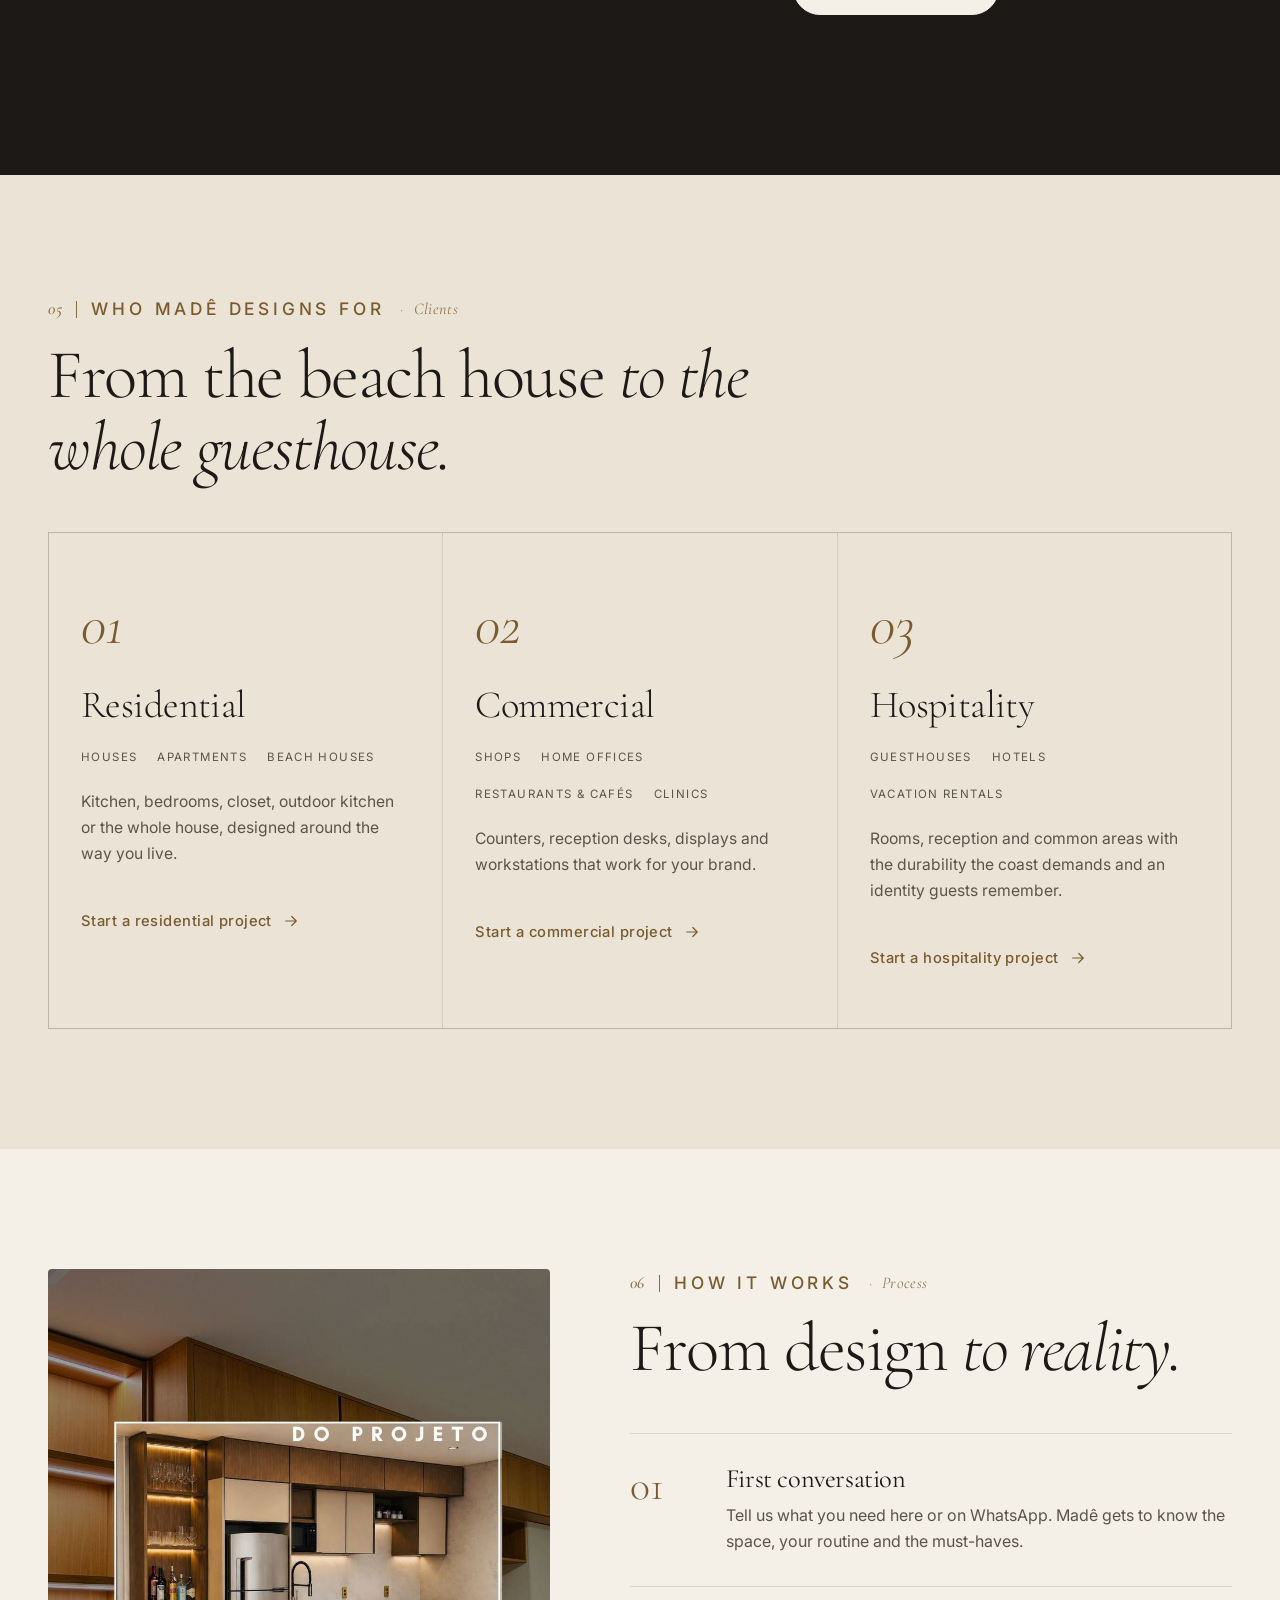
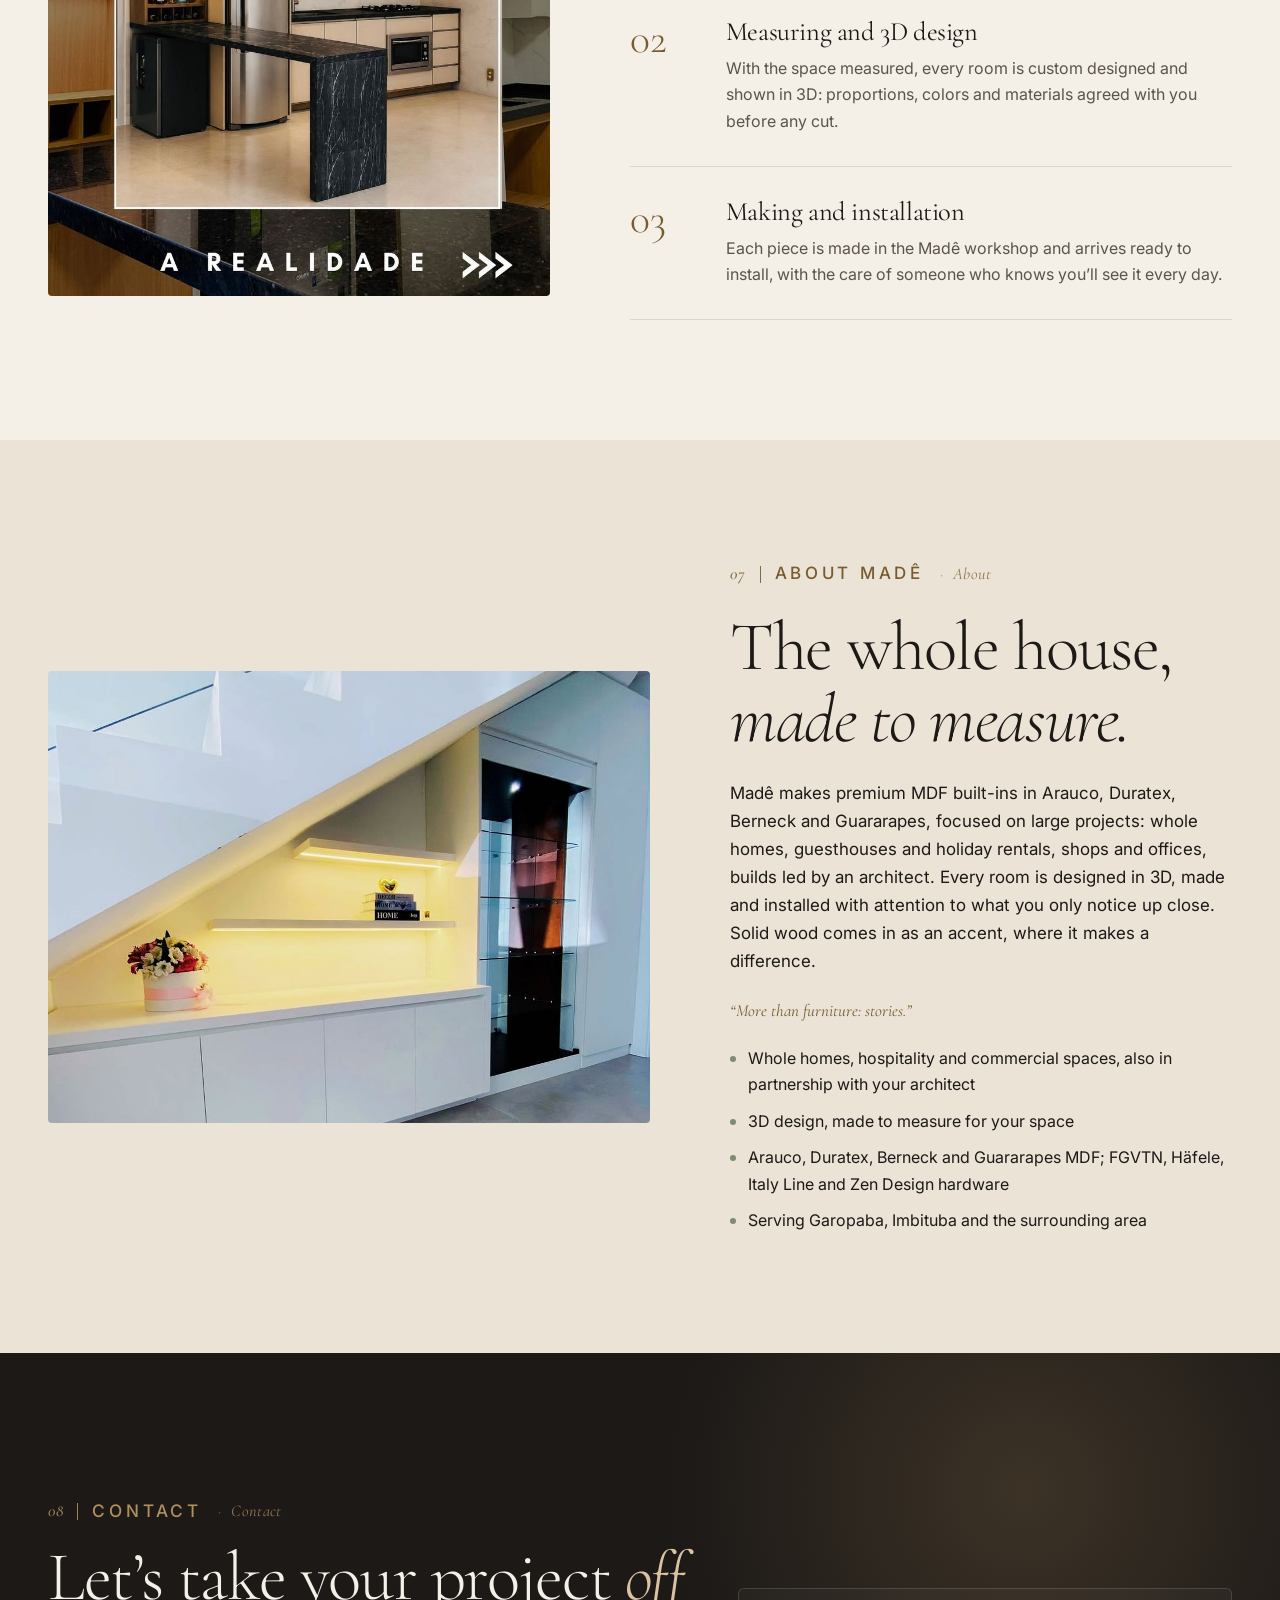
==== commit c0ad8fa0: "Tira a "Foto realista": fica só o 3D interativo Botão, painel e traçador de raios saem dos palcos do" ====
--- a/index.html
+++ b/index.html
@@ -29,9 +29,7 @@
 <script type="importmap">{ "imports": {
   "three": "./assets/vendor/three/three.module.min.js",
   "three/addons/": "./assets/vendor/three/examples/jsm/",
-  "three/examples/jsm/": "./assets/vendor/three/examples/jsm/",
-  "three-mesh-bvh": "./assets/vendor/three-mesh-bvh/index.module.js",
-  "three-gpu-pathtracer": "./assets/vendor/three-gpu-pathtracer/index.module.js"
+  "three/examples/jsm/": "./assets/vendor/three/examples/jsm/"
 } }</script>
 <script>
   /* Tema antes de pintar a página (sem "piscar" claro → escuro).
--- a/assets/styles.css
+++ b/assets/styles.css
@@ -933,29 +933,6 @@
 .giro-dica::before { content: "↔"; font-size: .95rem; line-height: 1; }
 .girou .giro-dica { opacity: 0; }
 
-/* ---------- Foto realista (traçado de raios, cena3d.js) ---------- */
-.foto3d__botao {
-  position: absolute; right: 12px; top: 12px; z-index: 3;
-  display: inline-flex; align-items: center; gap: 8px; padding: 8px 14px; border: 0; border-radius: 999px; cursor: pointer;
-  background: rgb(28 25 23 / .72); color: #F4EFE7; font: 500 .78rem/1 var(--fonte-corpo); letter-spacing: .04em;
-  -webkit-backdrop-filter: blur(8px); backdrop-filter: blur(8px); transition: background-color var(--dur) var(--ease);
-}
-.foto3d__botao:hover { background: rgb(28 25 23 / .88); }
-.foto3d__botao svg { width: 17px; height: 17px; }
-.fotografando .foto3d__botao, .fotografando .giro-dica { opacity: 0; pointer-events: none; }
-.foto3d__painel {
-  position: absolute; left: 12px; right: 12px; bottom: 12px; z-index: 3;
-  display: grid; gap: 10px; padding: 12px 14px; border-radius: 10px;
-  background: rgb(28 25 23 / .78); color: #F4EFE7; -webkit-backdrop-filter: blur(10px); backdrop-filter: blur(10px);
-}
-.foto3d__painel[hidden] { display: none; }
-.foto3d__texto { margin: 0; font-size: .84rem; }
-.foto3d__barra { height: 3px; border-radius: 2px; background: rgb(244 239 231 / .2); overflow: hidden; }
-.foto3d__barra span { display: block; height: 100%; width: 0; background: #D9C3A1; transition: width 200ms linear; }
-.foto3d__acoes { display: flex; flex-wrap: wrap; gap: 8px; }
-.foto3d__acao { appearance: none; cursor: pointer; border: 1px solid rgb(244 239 231 / .4); background: transparent; color: #F4EFE7; border-radius: 999px; padding: 8px 14px; font: 500 .8rem/1 var(--fonte-corpo); }
-.foto3d__acao--principal { background: #F4EFE7; color: #1C1917; border-color: #F4EFE7; }
-.mdf__previa .foto3d__botao { top: 10px; right: 10px; }
 
 /* ------------------------------------------------------------
    Acabamento premium (19/10/2026)
